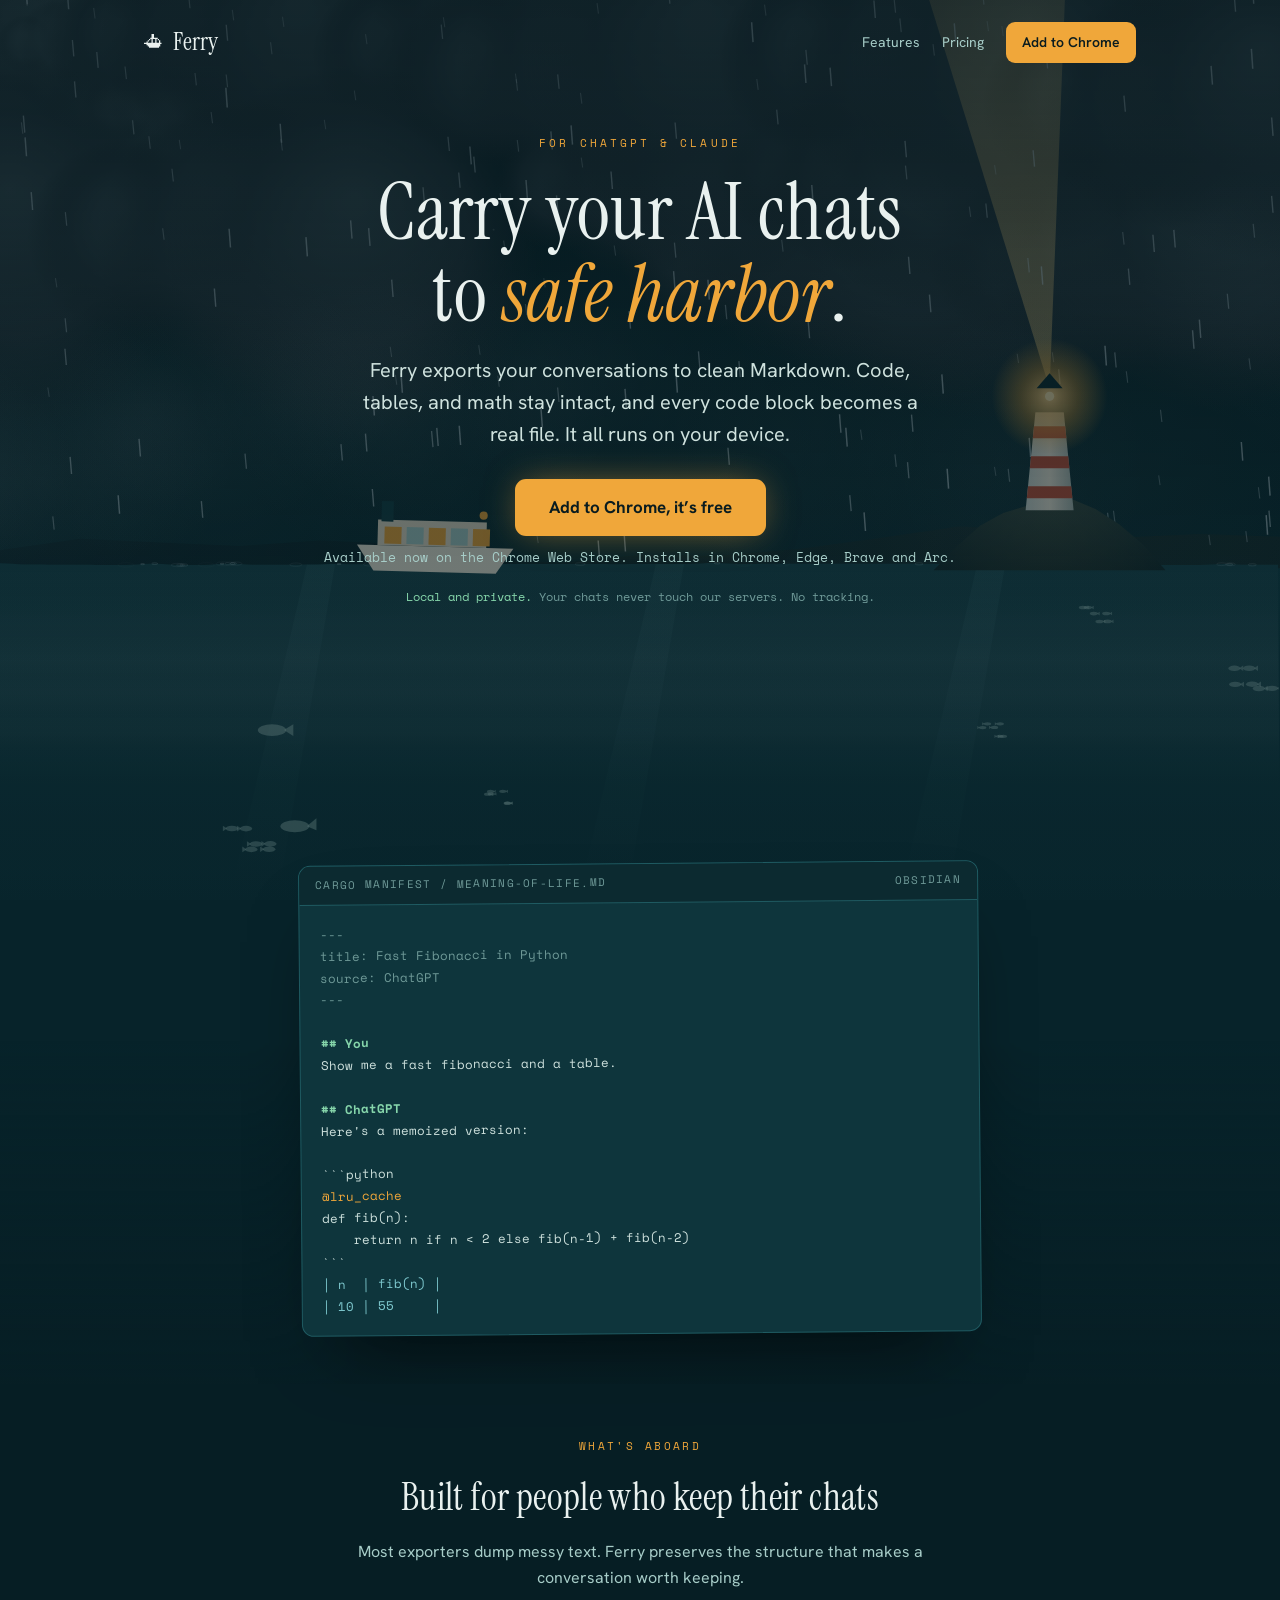
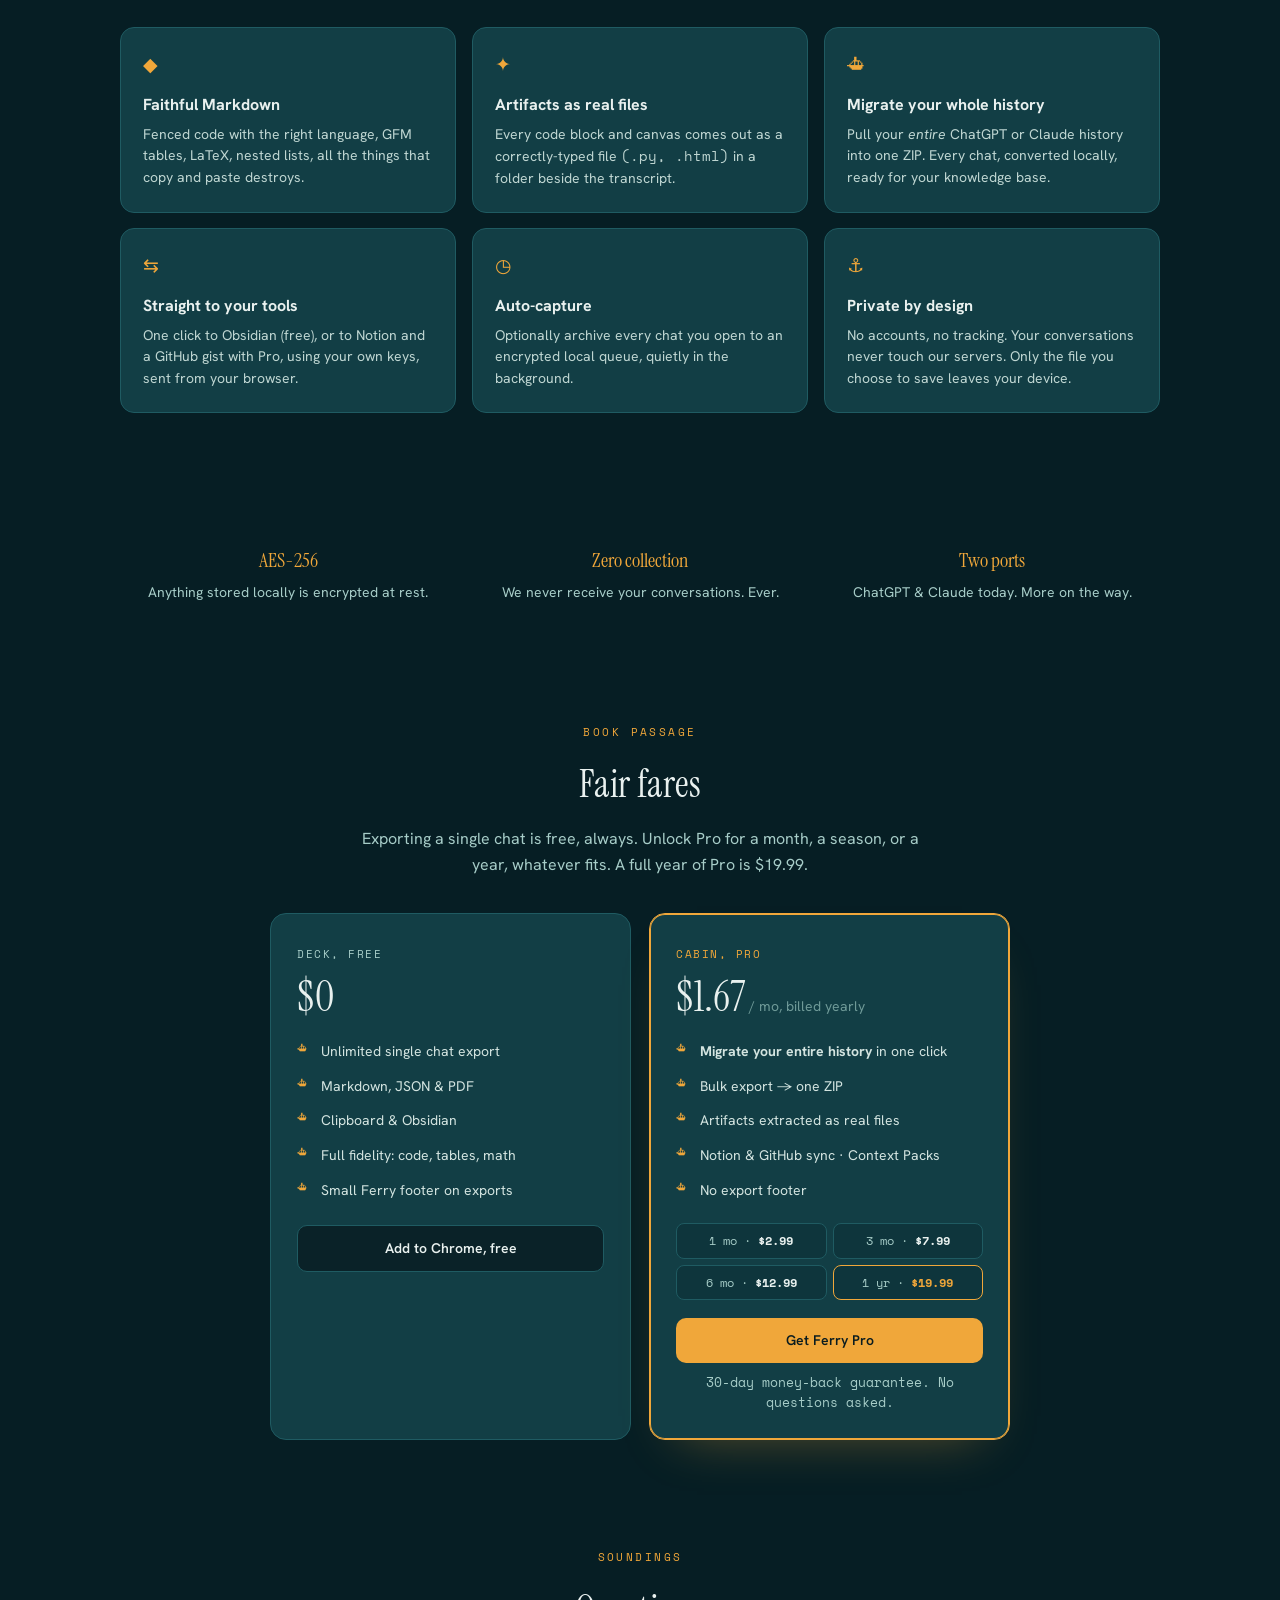
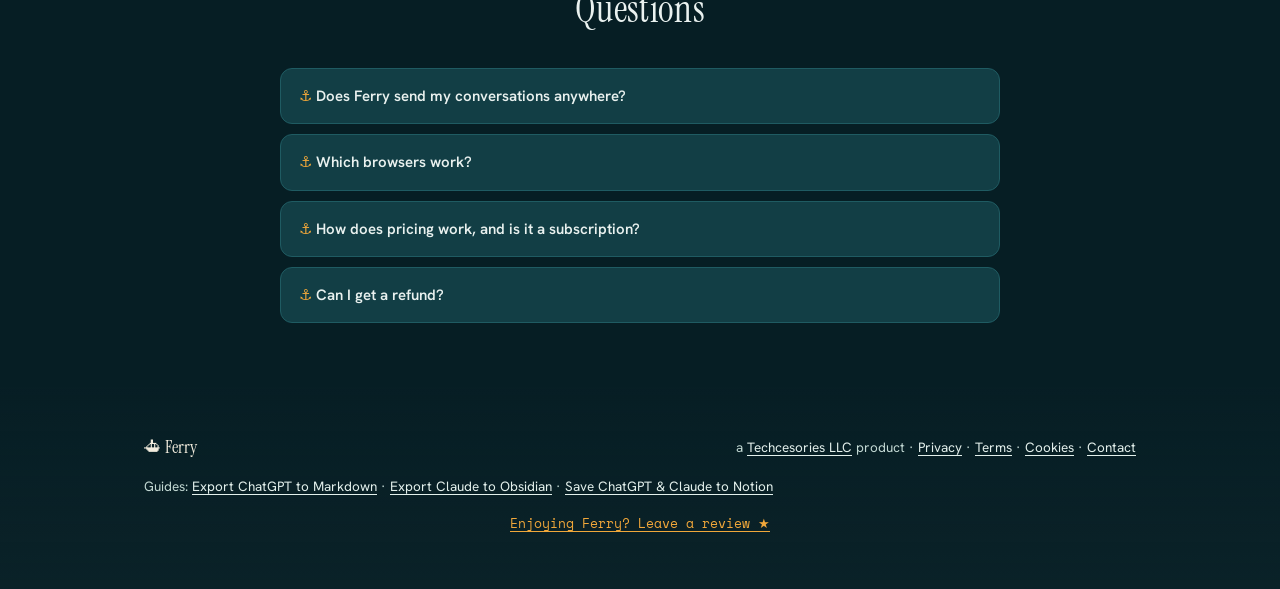
==== index.html @ b4bf06af "SEO fixes: trailing-slash URLs, real 404, link guides, copy accuracy - Canonicals, sitemap, internal" ====
<!doctype html>
<html lang="en">
<head>
<meta charset="utf-8" />
<meta name="viewport" content="width=device-width, initial-scale=1" />
<title>Ferry: Export ChatGPT & Claude to Markdown & Obsidian</title>
<link rel="canonical" href="https://ferry.techcesories.com/" />
<meta name="theme-color" content="#07232a" />
<meta property="og:type" content="website" />
<meta property="og:site_name" content="Ferry" />
<meta property="og:title" content="Ferry: Export ChatGPT &amp; Claude to Markdown &amp; Obsidian" />
<meta property="og:description" content="Carry your AI chats into your knowledge base. Clean Markdown with code, tables and artifacts as real files. Local-first. ChatGPT + Claude." />
<meta property="og:url" content="https://ferry.techcesories.com/" />
<meta property="og:image" content="https://ferry.techcesories.com/og.png" />
<meta property="og:image:width" content="1200" />
<meta property="og:image:height" content="630" />
<meta property="og:locale" content="en_US" />
<meta name="twitter:card" content="summary_large_image" />
<meta name="twitter:title" content="Ferry: Export ChatGPT &amp; Claude to Markdown &amp; Obsidian" />
<meta name="twitter:description" content="Carry your AI chats into your knowledge base. Clean Markdown with code, tables and artifacts as real files. Local-first. ChatGPT + Claude." />
<meta name="twitter:image" content="https://ferry.techcesories.com/og.png" />
<script type="application/ld+json">{"@context":"https://schema.org","@type":"SoftwareApplication","name":"Ferry","applicationCategory":"BrowserApplication","operatingSystem":"Chrome, Edge, Brave, Arc; Windows, macOS, Linux","description":"Export and migrate ChatGPT and Claude conversations into clean, re-importable Markdown and into Obsidian, Notion, and GitHub. Runs locally in your browser; conversation content never touches Ferry's servers.","url":"https://ferry.techcesories.com/","image":"https://ferry.techcesories.com/og.png","offers":{"@type":"AggregateOffer","priceCurrency":"USD","lowPrice":"2.99","highPrice":"19.99","offerCount":"4","offers":[{"@type":"Offer","name":"Ferry Pro — 1 month","price":"2.99","priceCurrency":"USD"},{"@type":"Offer","name":"Ferry Pro — 3 months","price":"7.99","priceCurrency":"USD"},{"@type":"Offer","name":"Ferry Pro — 6 months","price":"12.99","priceCurrency":"USD"},{"@type":"Offer","name":"Ferry Pro — 1 year","price":"19.99","priceCurrency":"USD"}]},"publisher":{"@context":"https://schema.org","@type":"Organization","name":"Techcesories LLC","url":"https://ferry.techcesories.com/","email":"contactus@techcesories.com"}}</script>
<script type="application/ld+json">{"@context":"https://schema.org","@type":"Organization","name":"Techcesories LLC","url":"https://ferry.techcesories.com/","email":"contactus@techcesories.com"}</script>
<script type="application/ld+json">{"@context":"https://schema.org","@type":"WebSite","name":"Ferry","url":"https://ferry.techcesories.com/","publisher":{"@context":"https://schema.org","@type":"Organization","name":"Techcesories LLC","url":"https://ferry.techcesories.com/","email":"contactus@techcesories.com"}}</script>
<script type="application/ld+json">{"@context":"https://schema.org","@type":"FAQPage","mainEntity":[{"@type":"Question","name":"Does Ferry send my conversations anywhere?","acceptedAnswer":{"@type":"Answer","text":"No. Ferry runs in your browser and we never receive your conversations. For Pro, a minimal licensing service sees only an anonymous ID to check your access status with Stripe, never chat content. The only time a conversation leaves your device is when you send one to Obsidian, Notion or GitHub with your own credentials."}},{"@type":"Question","name":"Which browsers work?","acceptedAnswer":{"@type":"Answer","text":"Chrome, Edge, Brave, and Arc. It works on Windows, macOS, and Linux."}},{"@type":"Question","name":"How does pricing work, and is it a subscription?","acceptedAnswer":{"@type":"Answer","text":"Your choice. The 1, 3, and 6 month fares are prepaid, so they don't auto-renew. Access simply ends unless you buy again. The annual fare auto-renews at the lowest rate and you can cancel anytime. Either way, anything you've already exported is yours and stays on your device."}},{"@type":"Question","name":"Can I get a refund?","acceptedAnswer":{"@type":"Answer","text":"Yes, 30 days, no questions asked. See the Terms page."}}]}</script>
<meta name="description" content="Carry your AI chats into your knowledge base. Clean Markdown with code, tables and artifacts as real files. Local-first. ChatGPT + Claude." />
<link rel="preconnect" href="https://fonts.googleapis.com">
<link rel="preconnect" href="https://fonts.gstatic.com" crossorigin>
<link href="https://fonts.googleapis.com/css2?family=Instrument+Serif:ital@0;1&family=Hanken+Grotesk:wght@400;500;600;700&family=Space+Mono:wght@400;700&display=swap" rel="stylesheet">
<style>
  :root{
    --abyss:#07232a;--hull:#123e45;--hull-2:#0e353c;
    --chart:#1f5b62;--foam:#a7cdc8;--foam-dim:#6f9a98;
    --beacon:#f0a73a;--ink:#0a1c1f;--ok:#86d6ab;
    --disp:"Instrument Serif",Georgia,serif;
    --body:"Hanken Grotesk",system-ui,-apple-system,sans-serif;
    --mono:"Space Mono",ui-monospace,Menlo,monospace;
  }
  *{box-sizing:border-box}
  html{scroll-behavior:smooth}
  body{margin:0;background:var(--abyss);color:#e9f1ef;font-family:var(--body);line-height:1.62;
    font-size:16px;-webkit-font-smoothing:antialiased}
  a{color:var(--beacon);text-decoration:none}
  .wrap{max-width:1040px;margin:0 auto;padding:0 24px}
  .mono{font-family:var(--mono)}

  /* nav */
  .nav{display:flex;align-items:center;justify-content:space-between;padding:22px 0;position:relative;z-index:5}
  .brand{display:flex;align-items:center;gap:9px;font-family:var(--disp);font-size:25px;letter-spacing:.01em}
  .brand .b-mark{font-size:20px;filter:saturate(.9)}
  .nav .links{display:flex;gap:22px;align-items:center}
  .nav .links a{color:var(--foam);font-size:14px}
  .nav .links a.btn{color:var(--ink);background:var(--beacon);padding:9px 16px;border-radius:9px;font-weight:600}

  /* hero */
  .hero{position:relative;overflow:hidden;min-height:clamp(760px,95vh,900px)}
  .seascape{position:fixed;inset:0;width:100vw;height:100vh;z-index:0;pointer-events:none}
  #seaDim{position:fixed;inset:0;z-index:0;pointer-events:none;background:linear-gradient(180deg,rgba(6,24,30,.72) 0%,rgba(6,24,30,.56) 55%,rgba(6,24,30,.52) 100%)}
  /* cursor light: follows the pointer and brightens cards + text */
  #cursorLight{position:fixed;inset:0;z-index:60;pointer-events:none;opacity:0;transition:opacity .35s ease;
    mix-blend-mode:screen;
    background:radial-gradient(circle 100px at var(--mx,-200px) var(--my,-200px),
      rgba(245,228,180,.22),rgba(240,210,150,.08) 45%,rgba(240,210,150,0) 72%)}
  /* lightning flash: brief page-wide brighten from the engine */
  #stormFlash{position:fixed;inset:0;z-index:61;pointer-events:none;opacity:0;
    mix-blend-mode:screen;background:rgba(150,185,210,.85)}
  .hero-inner{position:relative;z-index:2;padding:50px 0 200px;text-align:center}
  .eyebrow{font-family:var(--mono);text-transform:uppercase;letter-spacing:.28em;font-size:11px;
    color:var(--beacon);margin:0 0 20px}
  h1{font-family:var(--disp);font-weight:400;font-size:clamp(40px,7.4vw,80px);line-height:1.02;
    letter-spacing:.005em;margin:0 0 18px}
  h1 .i{font-style:italic;color:var(--beacon)}
  .sub{font-size:clamp(16px,2.3vw,20px);color:#cfe2de;max-width:560px;margin:0 auto 28px}
  .cta-row{display:flex;gap:12px;justify-content:center;flex-wrap:wrap}
  .cta-alt{display:flex;gap:10px;justify-content:center;flex-wrap:wrap;margin-top:10px}
  .cta-row .btn-primary{font-size:17px;padding:15px 34px}
  .btn-primary{display:inline-flex;align-items:center;gap:9px;background:var(--beacon);color:var(--ink);
    font-weight:700;font-size:15px;padding:13px 22px;border-radius:11px;
    box-shadow:0 0 36px -8px rgba(240,167,58,.6);transition:transform .08s,box-shadow .3s}
  .btn-primary:hover{box-shadow:0 0 46px -6px rgba(240,167,58,.75)}
  .btn-primary:active{transform:translateY(1px)}
  .btn-ghost{display:inline-flex;align-items:center;gap:8px;color:#e9f1ef;border:1px solid var(--chart);
    padding:13px 20px;border-radius:11px;font-weight:600;font-size:15px;background:rgba(10,32,38,.92)}
  .btn-ghost:hover{border-color:var(--beacon)}
  .notify{display:flex;gap:10px;flex-wrap:wrap;justify-content:center;width:100%;max-width:520px;margin:0 auto}
  .notify input{flex:1;min-width:220px;padding:14px 18px;border-radius:12px;border:1px solid var(--chart);background:rgba(7,28,34,.85);color:#eaf2f0;font-size:15px;font-family:var(--ui)}
  .notify input:focus{outline:none;border-color:var(--beacon)}
  .coming{margin-top:12px;text-align:center;font-family:var(--mono);font-size:12.5px;color:var(--foam)}
  .coming a{color:var(--beacon)}
  .guarantee{margin:10px 0 0;text-align:center;font-size:12.5px;color:var(--foam);font-family:var(--mono)}
  .hero-foot{margin-top:18px;font-family:var(--mono);font-size:12px;color:var(--foam-dim)}
  .hero-foot b{color:var(--ok);font-weight:400}

  /* manifest demo */
  .manifest-band{padding:8px 0 50px;position:relative;z-index:1;background:linear-gradient(180deg,rgba(7,28,34,0) 0%,rgba(7,28,34,0) 35%,rgba(7,28,34,.66) 100%)}
  .manifest{max-width:680px;margin:0 auto;background:var(--hull-2);color:#cfe2de;border-radius:12px;
    box-shadow:0 40px 80px -36px rgba(0,0,0,.7);overflow:hidden;transform:rotate(-.5deg);border:1px solid var(--chart)}
  .manifest .head{display:flex;justify-content:space-between;align-items:center;padding:10px 16px;
    background:#0c2a30;border-bottom:1px solid var(--chart);font-family:var(--mono);font-size:11px;
    text-transform:uppercase;letter-spacing:.12em;color:var(--foam-dim)}
  .manifest .body{padding:18px 20px;font-family:var(--mono);font-size:12.5px;line-height:1.75;white-space:pre-wrap}
  .manifest .fm{color:#6f9a98}.manifest .h{color:var(--ok);font-weight:700}
  .manifest .kw{color:var(--beacon)}.manifest .st{color:#7fcad0}


  /* sections: one consistent translucent tint, no blur */
  section{position:relative;z-index:1}
  .band,.band-2{background:rgba(7,28,34,.66)}
  .sec-pad{padding:54px 0}
  .kicker{font-family:var(--mono);font-size:11px;letter-spacing:.22em;text-transform:uppercase;
    color:var(--beacon);text-align:center;margin:0 0 12px}
  h2{font-family:var(--disp);font-weight:400;font-size:clamp(26px,4vw,38px);text-align:center;margin:0 0 10px;letter-spacing:.01em}
  .lede{text-align:center;color:var(--foam);max-width:580px;margin:0 auto 36px}

  .grid{display:grid;grid-template-columns:repeat(3,1fr);gap:16px}
  .card{background:var(--hull);border:1px solid var(--chart);border-radius:14px;padding:22px;transition:border-color .15s,box-shadow .15s}
  .card:hover{border-color:var(--beacon);box-shadow:0 12px 32px -14px rgba(240,167,58,.3)}
  .card .ic{font-size:19px;color:var(--beacon)}
  .card h3{font-family:var(--body);font-weight:700;margin:11px 0 6px;font-size:16px}
  .card p{margin:0;color:#bfd6d2;font-size:14px;line-height:1.55}
  .card .ic-m{font-family:var(--mono)}

  /* pricing as berths/tickets */
  .berths{display:grid;grid-template-columns:1fr 1fr;gap:18px;max-width:740px;margin:0 auto}
  .berth{background:var(--hull);border:1px solid var(--chart);border-radius:16px;padding:26px;position:relative}
  .berth.pro{border-color:var(--beacon);box-shadow:0 0 0 1px var(--beacon) inset, 0 24px 50px -30px rgba(240,167,58,.4)}
  .berth .tag{font-family:var(--mono);text-transform:uppercase;letter-spacing:.14em;font-size:11px;color:var(--foam)}
  .berth.pro .tag{color:var(--beacon)}
  .amt{font-family:var(--disp);font-size:42px;line-height:1;margin:10px 0 2px}
  .amt small{font-family:var(--body);font-size:14px;color:var(--foam-dim)}
  .berth ul{list-style:none;margin:16px 0 0;padding:0}
  .berth li{padding:6px 0 6px 24px;position:relative;font-size:14px;color:#d3e4e0}
  .berth li::before{content:"⛴";position:absolute;left:0;color:var(--beacon);font-size:11px}
  .berth .alt{margin-top:14px;font-family:var(--mono);font-size:12px;color:var(--foam-dim)}
  .berth .pick{display:block;text-align:center;margin-top:18px;padding:11px;border-radius:10px;font-weight:600;font-size:14px}
  .berth.free .pick{border:1px solid var(--chart);color:#e9f1ef;background:rgba(10,32,38,.92)}
  .berth.pro .pick{background:var(--beacon);color:var(--ink)}
  .fare-grid{display:grid;grid-template-columns:1fr 1fr;gap:6px;margin-top:16px;font-family:var(--mono);font-size:12px;color:var(--foam)}
  .fare-grid span{background:var(--hull-2,#0e353c);border:1px solid var(--chart);border-radius:8px;padding:7px 9px;text-align:center}
  .fare-grid b{color:#eaf2f0}
  .fare-grid .hl{border-color:var(--beacon)}
  .fare-grid .hl b{color:var(--beacon)}

  /* trust */
  .trust .grid{grid-template-columns:repeat(3,1fr)}
  .trust .card{background:transparent;border:0;text-align:center;padding:12px}
  .trust .card:hover{transform:none}
  /* all cards drift gently and rest at a slight, varied tilt */
  @keyframes floaty{0%,100%{transform:translateY(0) rotate(var(--tilt,0deg))}50%{transform:translateY(-6px) rotate(var(--tilt,0deg))}}
  .card,.berth{--tilt:0deg;animation:floaty 6.4s ease-in-out infinite;will-change:transform}
  .card:nth-child(1),.berth:nth-child(1){--tilt:-1.4deg}
  .card:nth-child(2),.berth:nth-child(2){--tilt:1.1deg;animation-delay:-2.1s;animation-duration:7s}
  .card:nth-child(3){--tilt:-0.7deg;animation-delay:-3.4s;animation-duration:6s}
  .card:nth-child(4){--tilt:1.6deg;animation-delay:-1.2s;animation-duration:7.4s}
  .card:nth-child(5){--tilt:-1.1deg;animation-delay:-2.7s;animation-duration:6.6s}
  .card:nth-child(6){--tilt:0.9deg;animation-delay:-1.8s;animation-duration:6.9s}
  @media(prefers-reduced-motion:reduce){.card,.berth{animation:none;transform:rotate(var(--tilt,0deg))}}
  .trust h3{color:var(--beacon);font-family:var(--disp);font-weight:400;font-size:20px}

  /* faq */
  details{background:var(--hull);border:1px solid var(--chart);border-radius:12px;padding:15px 18px;margin-bottom:10px}
  summary{cursor:pointer;font-weight:600;font-size:15px;list-style:none}
  summary::-webkit-details-marker{display:none}
  summary::before{content:"⚓ ";color:var(--beacon)}
  details p{color:#bfd6d2;font-size:14px;margin:10px 0 0}

  footer{position:relative;z-index:1;padding:46px 0 54px;color:#c2d8d3;font-size:13.5px}
  footer.band{background:linear-gradient(180deg,rgba(7,28,34,.66) 0%,rgba(11,34,40,.92) 100%)}
  footer a{color:#e3f0ec;text-decoration:underline;text-underline-offset:3px}
  footer .row{display:flex;justify-content:space-between;flex-wrap:wrap;gap:10px;align-items:center}
  footer .brand{font-size:18px;color:#f2ecdd;text-decoration:none}

  @media(max-width:720px){.grid,.berths,.trust .grid{grid-template-columns:1fr}.hero{min-height:560px}}
  /* ---------- mobile / touch ---------- */
  html,body{overflow-x:hidden;max-width:100%}
  @media (pointer:coarse){#cursorLight,#stormFlash{display:none!important}}
  @media (max-width:640px){
    .nav{font-size:13px;gap:10px;flex-wrap:wrap}
    .hero{min-height:auto}
    .hero-inner{padding:30px 0 70px}
    h1{font-size:clamp(40px,13vw,62px);line-height:1.05}
    .sub{font-size:15px;line-height:1.55}
    .cta-row .btn-primary{width:100%;max-width:330px;font-size:15px;padding:14px 20px}
    .cta-alt{flex-direction:column;align-items:center;gap:8px}
    .cta-alt .btn-ghost{width:100%;max-width:330px;text-align:center}
    h2{font-size:30px}
    .sec-pad{padding:46px 0}
    .grid,.berths,.trust .grid{grid-template-columns:1fr;gap:14px}
    .manifest{max-width:100%;transform:none}
    .fare-grid{grid-template-columns:1fr 1fr}
    /* gentler, slower card drift on small screens */
    .card,.berth{animation-duration:9s}
  }
</style>
</head>
<body>
  <canvas class="seascape" id="seaCanvas" aria-hidden="true"></canvas>
  <div id="seaDim" aria-hidden="true"></div>
  <div id="cursorLight" aria-hidden="true"></div>
  <div id="stormFlash" aria-hidden="true"></div>

<section class="hero">

  <div class="wrap">
    <nav class="nav">
      <span class="brand"><span class="b-mark">⛴</span> Ferry</span>
      <span class="links">
        <a href="#features">Features</a>
        <a href="#pricing">Pricing</a>
        <a class="btn" href="https://chromewebstore.google.com/detail/jccpfaknkdpnekdhgchkildnmphgmgao" data-goatcounter-click="cta-nav" target="_blank" rel="noopener">Add to Chrome</a>
      </span>
    </nav>

    <div class="hero-inner">
      <p class="eyebrow">For ChatGPT &amp; Claude</p>
      <h1>Carry your AI chats<br>to <span class="i">safe harbor</span>.</h1>
      <p class="sub">Ferry exports your conversations to clean Markdown. Code, tables, and math stay intact, and every code block becomes a real file. It all runs on your device.</p>
      <div class="cta-row" id="get">
        <a class="btn-primary" href="https://chromewebstore.google.com/detail/jccpfaknkdpnekdhgchkildnmphgmgao" data-goatcounter-click="cta-install" target="_blank" rel="noopener">Add to Chrome, it’s free</a>
      </div>
      <p class="coming">Available now on the Chrome Web Store. Installs in Chrome, Edge, Brave and Arc.</p>
      <p class="hero-foot"><b>Local and private.</b> Your chats never touch our servers. No tracking.</p>
    </div>
  </div>
</section>

<div class="manifest-band">
  <div class="wrap">
    <div class="manifest" role="img" aria-label="Example of an exported Markdown file">
      <div class="head"><span>cargo manifest / meaning-of-life.md</span><span>Obsidian</span></div>
      <div class="body"><span class="fm">---
title: Fast Fibonacci in Python
source: ChatGPT
---</span>

<span class="h">## You</span>
Show me a fast fibonacci and a table.

<span class="h">## ChatGPT</span>
Here's a memoized version:

```python
<span class="kw">@lru_cache</span>
def fib(n):
    return n if n &lt; 2 else fib(n-1) + fib(n-2)
```
<span class="st">│ n  │ fib(n) │
│ 10 │ 55     │</span></div>
    </div>
  </div>
</div>


<section class="band" id="features">
  <div class="wrap sec-pad">
    <p class="kicker">What's aboard</p>
    <h2>Built for people who keep their chats</h2>
    <p class="lede">Most exporters dump messy text. Ferry preserves the structure that makes a conversation worth keeping.</p>
    <div class="grid">
      <div class="card"><div class="ic">◆</div><h3>Faithful Markdown</h3><p>Fenced code with the right language, GFM tables, LaTeX, nested lists, all the things that copy and paste destroys.</p></div>
      <div class="card"><div class="ic">✦</div><h3>Artifacts as real files</h3><p>Every code block and canvas comes out as a correctly-typed file <span class="ic-m">(.py, .html)</span> in a folder beside the transcript.</p></div>
      <div class="card"><div class="ic">⛴</div><h3>Migrate your whole history</h3><p>Pull your <em>entire</em> ChatGPT or Claude history into one ZIP. Every chat, converted locally, ready for your knowledge base.</p></div>
      <div class="card"><div class="ic">⇆</div><h3>Straight to your tools</h3><p>One click to Obsidian (free), or to Notion and a GitHub gist with Pro, using your own keys, sent from your browser.</p></div>
      <div class="card"><div class="ic">◷</div><h3>Auto-capture</h3><p>Optionally archive every chat you open to an encrypted local queue, quietly in the background.</p></div>
      <div class="card"><div class="ic">⚓</div><h3>Private by design</h3><p>No accounts, no tracking. Your conversations never touch our servers. Only the file you choose to save leaves your device.</p></div>
    </div>
  </div>
</section>

<section class="band-2 trust">
  <div class="wrap sec-pad">
    <div class="grid">
      <div class="card"><h3>AES-256</h3><p style="color:var(--foam)">Anything stored locally is encrypted at rest.</p></div>
      <div class="card"><h3>Zero collection</h3><p style="color:var(--foam)">We never receive your conversations. Ever.</p></div>
      <div class="card"><h3>Two ports</h3><p style="color:var(--foam)">ChatGPT &amp; Claude today. More on the way.</p></div>
    </div>
  </div>
</section>

<section class="band" id="pricing">
  <div class="wrap sec-pad">
    <p class="kicker">Book passage</p>
    <h2>Fair fares</h2>
    <p class="lede">Exporting a single chat is free, always. Unlock Pro for a month, a season, or a year, whatever fits. A full year of Pro is $19.99.</p>
    <div class="berths">
      <div class="berth free">
        <span class="tag">Deck, Free</span>
        <div class="amt">$0</div>
        <ul>
          <li>Unlimited single chat export</li>
          <li>Markdown, JSON &amp; PDF</li>
          <li>Clipboard &amp; Obsidian</li>
          <li>Full fidelity: code, tables, math</li>
          <li>Small Ferry footer on exports</li>
        </ul>
        <a class="pick" href="https://chromewebstore.google.com/detail/jccpfaknkdpnekdhgchkildnmphgmgao" data-goatcounter-click="cta-free" target="_blank" rel="noopener">Add to Chrome, free</a>
      </div>
      <div class="berth pro">
        <span class="tag">Cabin, Pro</span>
        <div class="amt">$1.67<small> / mo, billed yearly</small></div>
        <ul>
          <li><b>Migrate your entire history</b> in one click</li>
          <li>Bulk export → one ZIP</li>
          <li>Artifacts extracted as real files</li>
          <li>Notion &amp; GitHub sync · Context Packs</li>
          <li>No export footer</li>
        </ul>
        <div class="fare-grid">
          <span>1 mo · <b>$2.99</b></span>
          <span>3 mo · <b>$7.99</b></span>
          <span>6 mo · <b>$12.99</b></span>
          <span class="hl">1 yr · <b>$19.99</b></span>
        </div>
        <a class="pick" href="https://chromewebstore.google.com/detail/jccpfaknkdpnekdhgchkildnmphgmgao" data-goatcounter-click="cta-pro" target="_blank" rel="noopener">Get Ferry Pro</a>
        <p class="guarantee">30-day money-back guarantee. No questions asked.</p>
      </div>
    </div>
  </div>
</section>

<section class="band-2">
  <div class="wrap sec-pad">
    <p class="kicker">Soundings</p>
    <h2>Questions</h2>
    <div style="max-width:720px;margin:28px auto 0">
      <details><summary>Does Ferry send my conversations anywhere?</summary><p>No. Ferry runs in your browser and we never receive your conversations. For Pro, a minimal licensing service sees only an anonymous ID to check your access status with Stripe, never chat content. The only time a conversation leaves your device is when <em>you</em> send one to Obsidian, Notion or GitHub with your own credentials.</p></details>
      <details><summary>Which browsers work?</summary><p>Chrome, Edge, Brave, and Arc. It works on Windows, macOS, and Linux.</p></details>
      <details><summary>How does pricing work, and is it a subscription?</summary><p>Your choice. The 1, 3, and 6 month fares are <b>prepaid</b>, so they don't auto-renew. Access simply ends unless you buy again. The annual fare auto-renews at the lowest rate and you can cancel anytime. Either way, anything you've already exported is yours and stays on your device.</p></details>
      <details><summary>Can I get a refund?</summary><p>Yes, 30 days, no questions asked. See <a href="/terms/">Terms</a>.</p></details>
    </div>
  </div>
</section>

<footer class="band">
  <div class="wrap">
    <div class="row">
      <span class="brand">⛴ Ferry</span>
      <span>a <a href="https://techcesories.com">Techcesories LLC</a> product · <a href="/privacy/">Privacy</a> · <a href="/terms/">Terms</a> · <a href="/cookies/">Cookies</a> · <a href="mailto:contactus@techcesories.com">Contact</a></span>
    </div>
    <p style="margin:14px 0 0">Guides: <a href="/export-chatgpt-to-markdown/">Export ChatGPT to Markdown</a> · <a href="/export-claude-to-obsidian/">Export Claude to Obsidian</a> · <a href="/chatgpt-claude-to-notion/">Save ChatGPT &amp; Claude to Notion</a></p>
  </div>
<p style="text-align:center;margin:16px 0 0;font-family:var(--mono);font-size:12.5px"><a href="https://chromewebstore.google.com/detail/jccpfaknkdpnekdhgchkildnmphgmgao/reviews" target="_blank" rel="noopener" data-goatcounter-click="cta-review" style="color:var(--beacon)">Enjoying Ferry? Leave a review ★</a></p>
</footer>

<script src="/sea.js" defer></script>

<script data-goatcounter="https://techcesories.goatcounter.com/count" async src="//gc.zgo.at/count.js"></script>
</body>
</html>
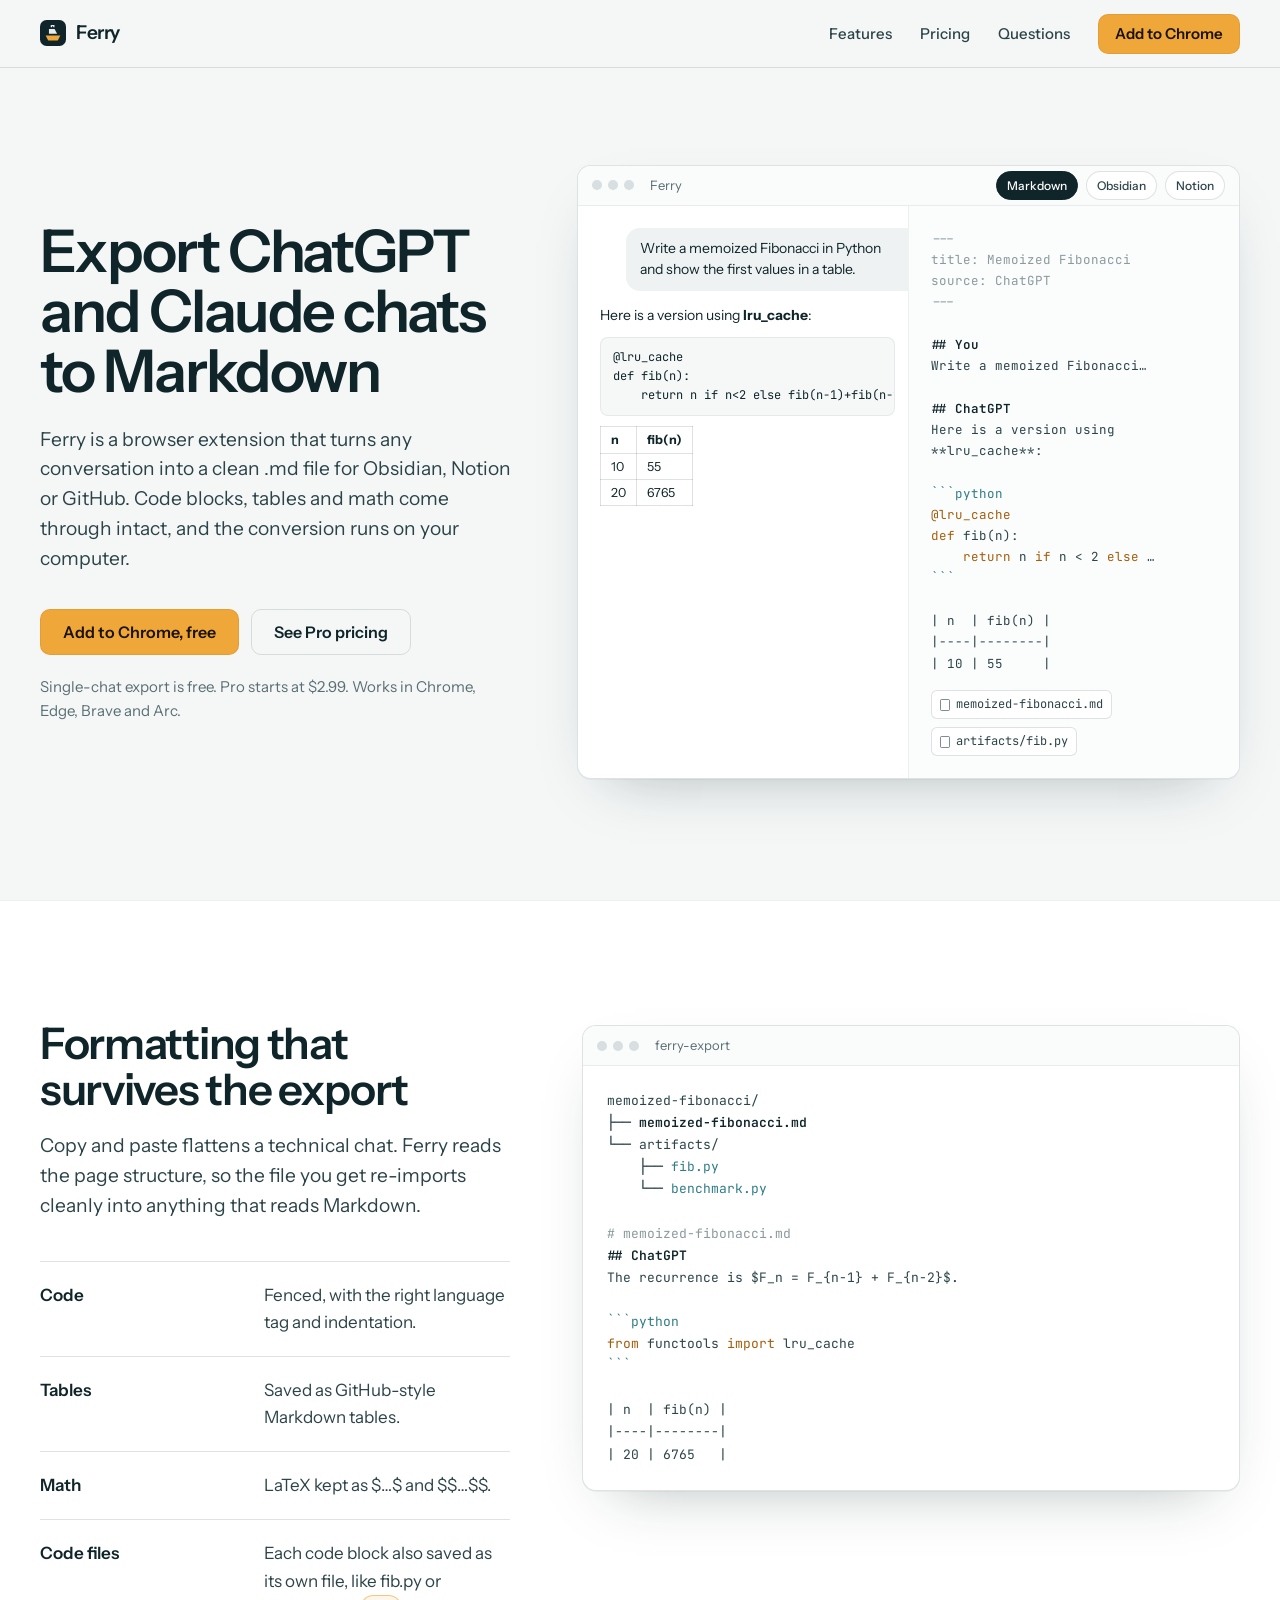
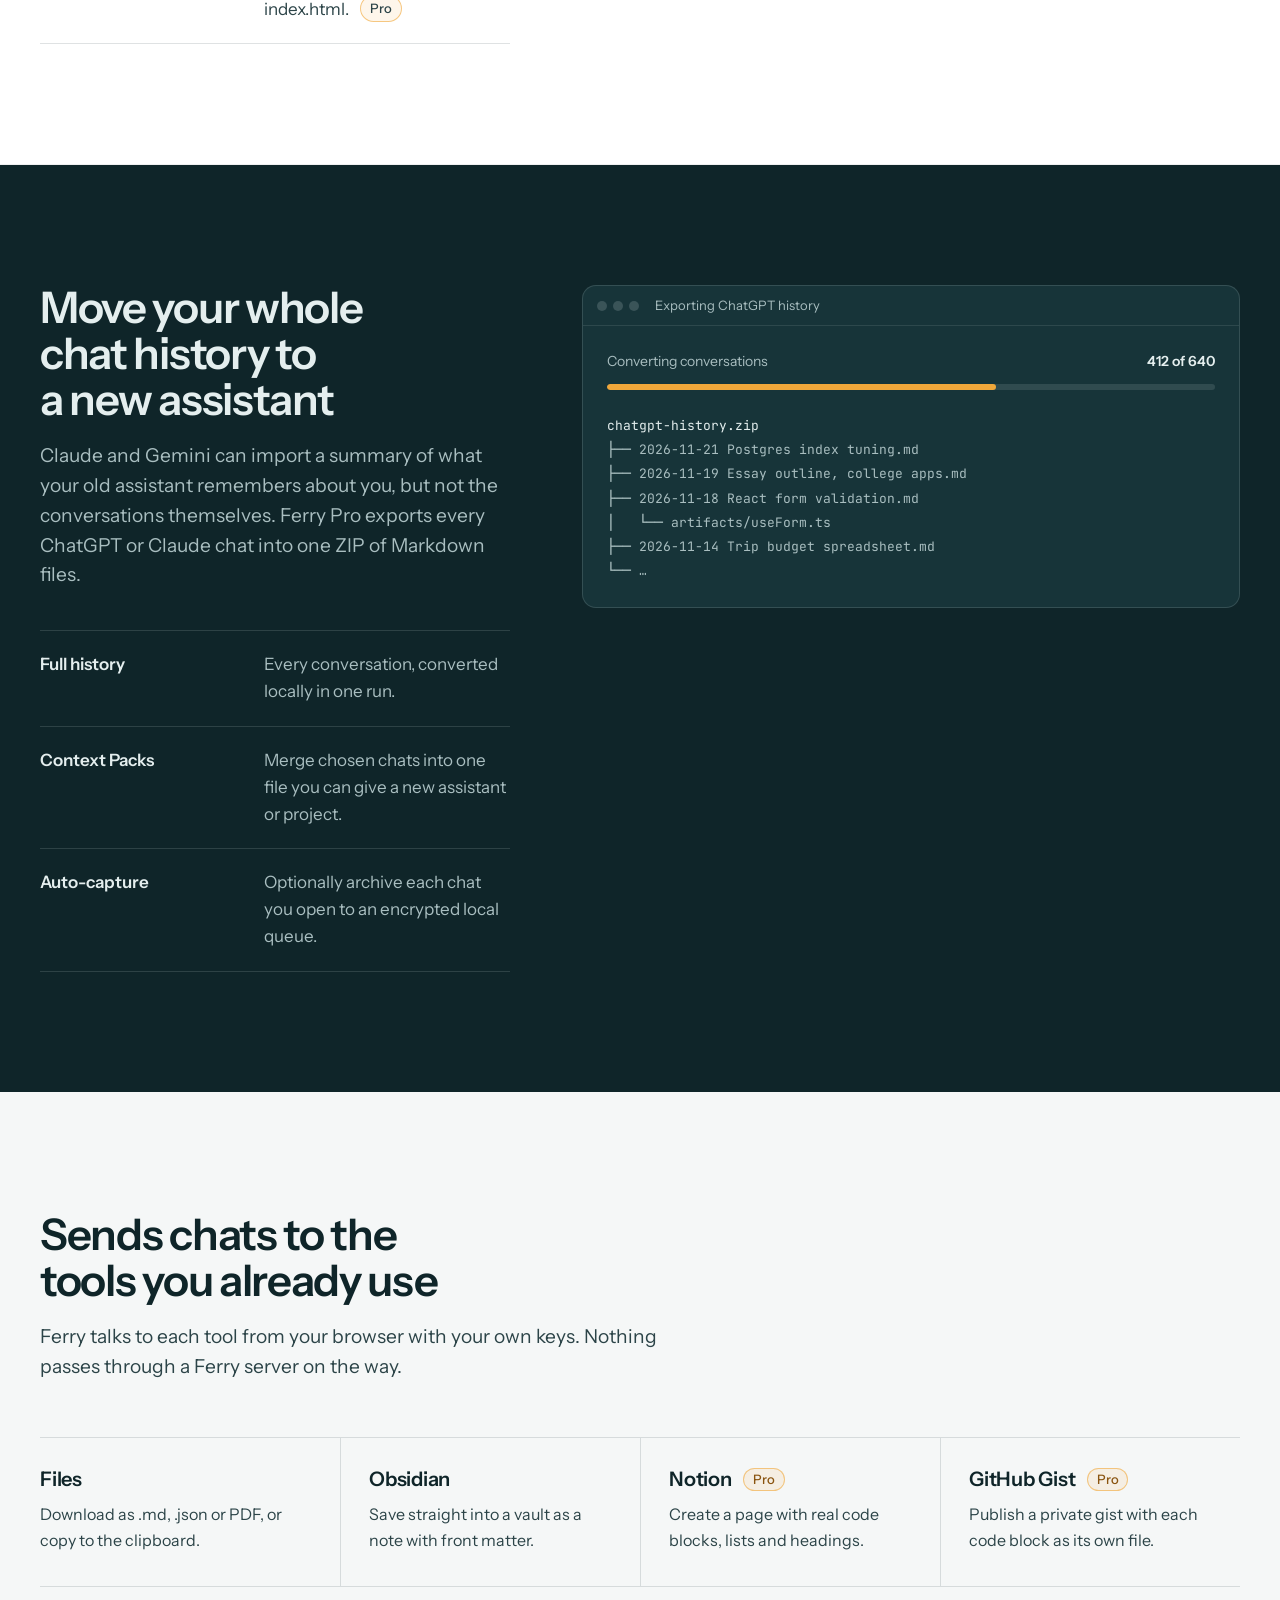
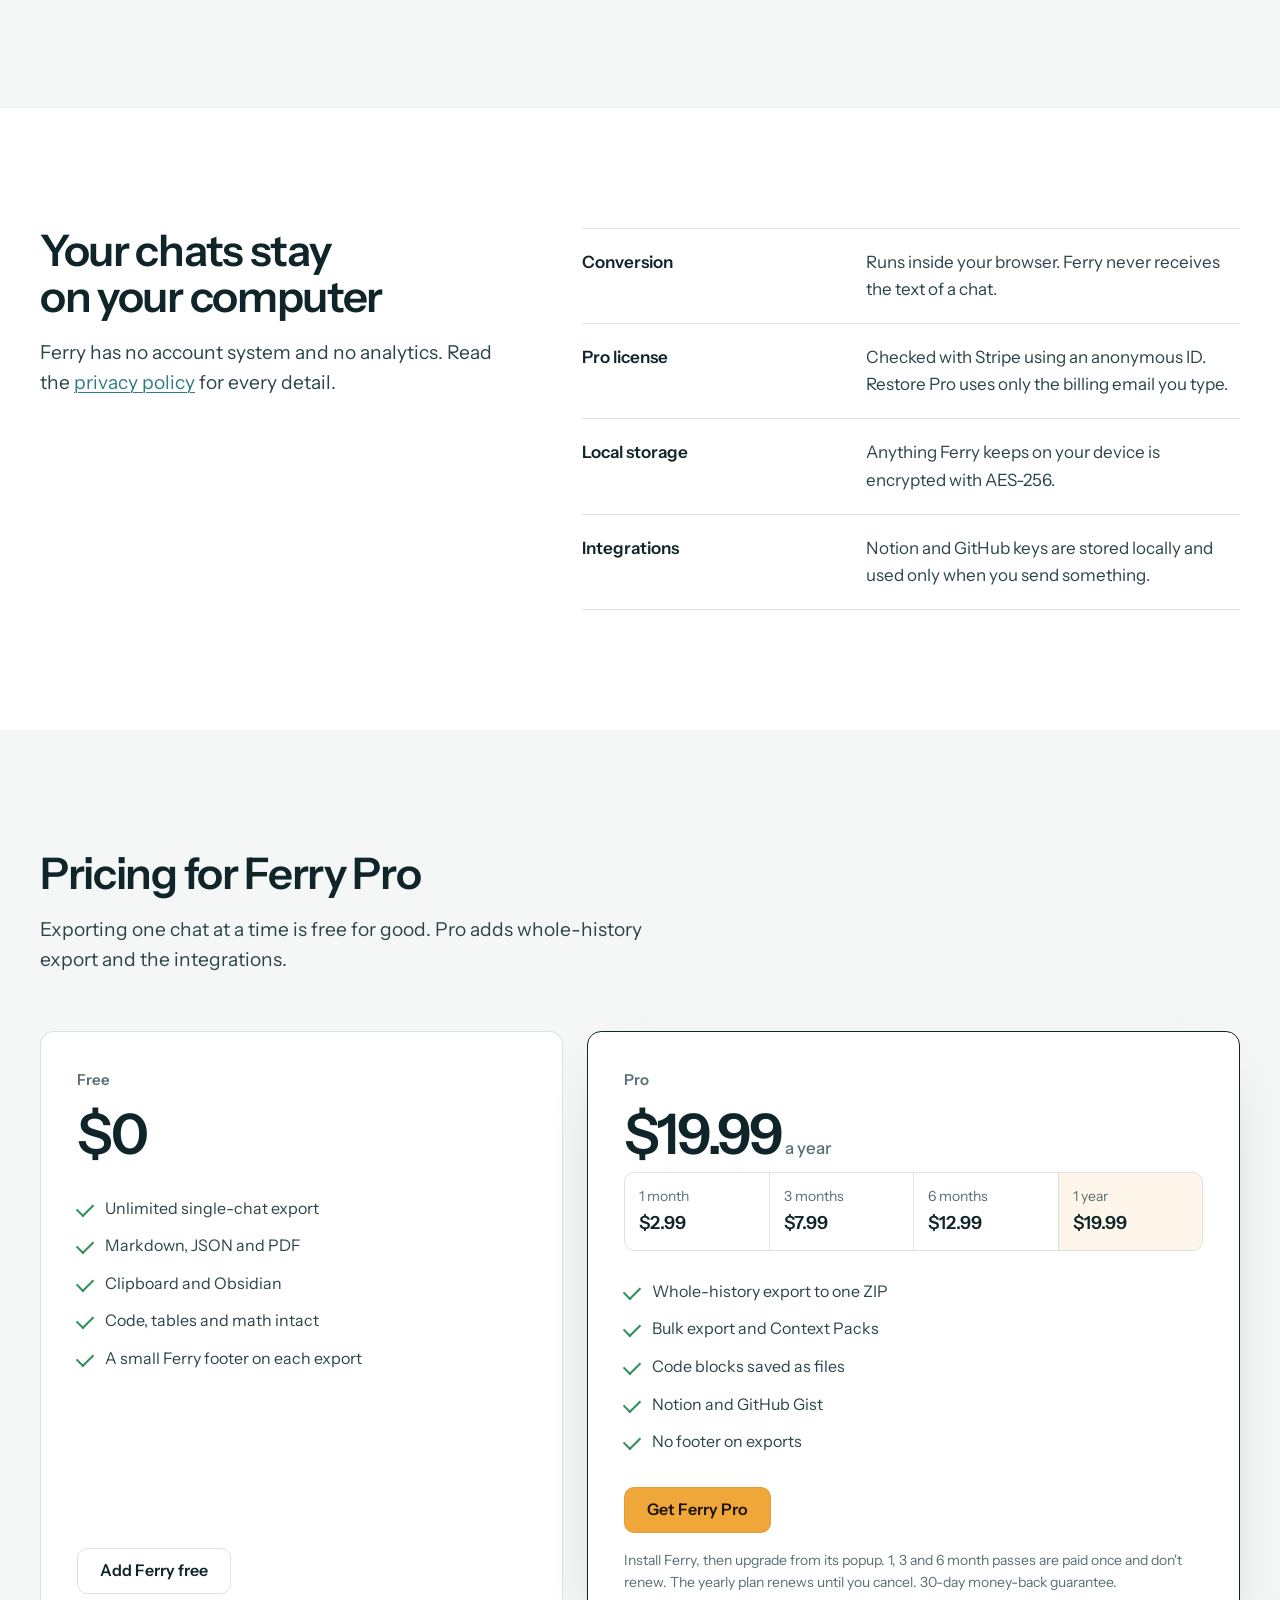
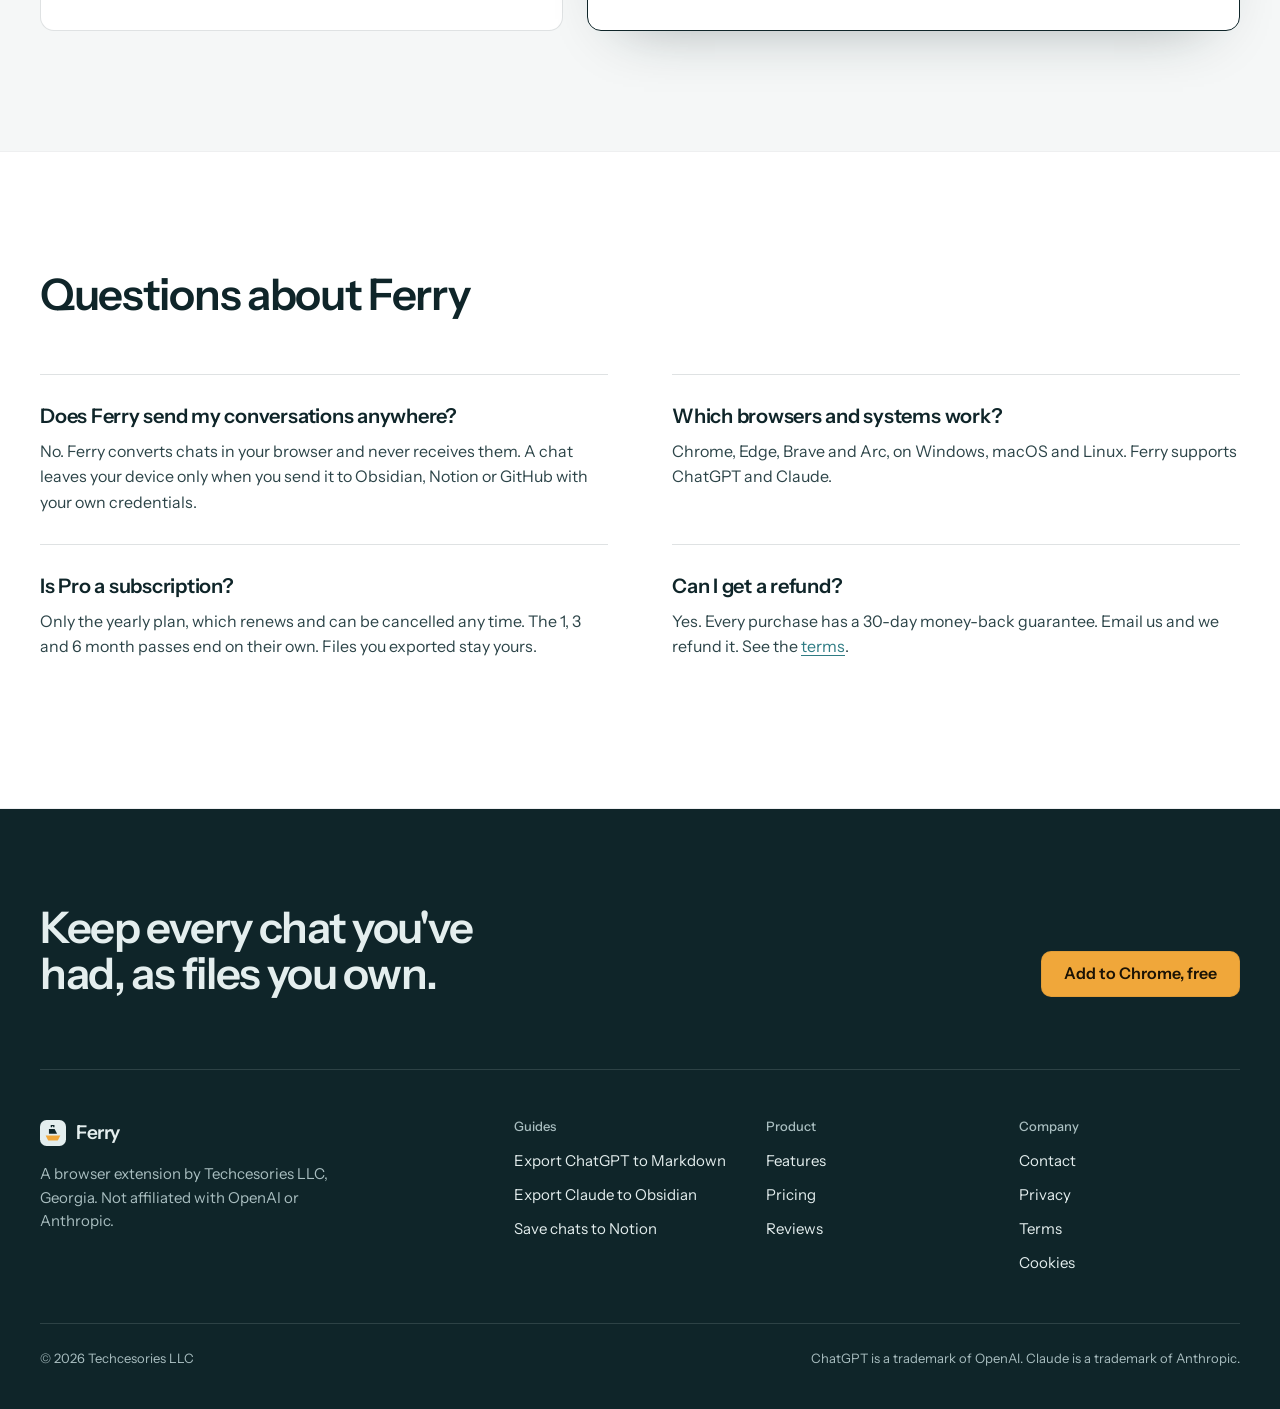
==== commit ad6b6635: "Redesign the Ferry site - New homepage: plain category headline, a product mock showing a chat   con" ====
--- a/index.html
+++ b/index.html
@@ -2,14 +2,16 @@
 <html lang="en">
 <head>
 <meta charset="utf-8" />
-<meta name="viewport" content="width=device-width, initial-scale=1" />
+<meta name="viewport" content="width=device-width, initial-scale=1, viewport-fit=cover" />
 <title>Ferry: Export ChatGPT & Claude to Markdown & Obsidian</title>
+<meta name="description" content="Ferry is a browser extension that exports ChatGPT and Claude chats to clean Markdown, Obsidian, Notion and GitHub. Code, tables and math stay intact. Runs locally." />
 <link rel="canonical" href="https://ferry.techcesories.com/" />
-<meta name="theme-color" content="#07232a" />
+<meta name="theme-color" content="#f5f7f7" />
+<link rel="icon" href="/favicon.svg" type="image/svg+xml" />
 <meta property="og:type" content="website" />
 <meta property="og:site_name" content="Ferry" />
 <meta property="og:title" content="Ferry: Export ChatGPT &amp; Claude to Markdown &amp; Obsidian" />
-<meta property="og:description" content="Carry your AI chats into your knowledge base. Clean Markdown with code, tables and artifacts as real files. Local-first. ChatGPT + Claude." />
+<meta property="og:description" content="Export ChatGPT and Claude chats to clean Markdown, Obsidian, Notion and GitHub. Code, tables and math stay intact. Runs locally." />
 <meta property="og:url" content="https://ferry.techcesories.com/" />
 <meta property="og:image" content="https://ferry.techcesories.com/og.png" />
 <meta property="og:image:width" content="1200" />
@@ -17,333 +19,368 @@
 <meta property="og:locale" content="en_US" />
 <meta name="twitter:card" content="summary_large_image" />
 <meta name="twitter:title" content="Ferry: Export ChatGPT &amp; Claude to Markdown &amp; Obsidian" />
-<meta name="twitter:description" content="Carry your AI chats into your knowledge base. Clean Markdown with code, tables and artifacts as real files. Local-first. ChatGPT + Claude." />
+<meta name="twitter:description" content="Export ChatGPT and Claude chats to clean Markdown, Obsidian, Notion and GitHub. Code, tables and math stay intact. Runs locally." />
 <meta name="twitter:image" content="https://ferry.techcesories.com/og.png" />
-<script type="application/ld+json">{"@context":"https://schema.org","@type":"SoftwareApplication","name":"Ferry","applicationCategory":"BrowserApplication","operatingSystem":"Chrome, Edge, Brave, Arc; Windows, macOS, Linux","description":"Export and migrate ChatGPT and Claude conversations into clean, re-importable Markdown and into Obsidian, Notion, and GitHub. Runs locally in your browser; conversation content never touches Ferry's servers.","url":"https://ferry.techcesories.com/","image":"https://ferry.techcesories.com/og.png","offers":{"@type":"AggregateOffer","priceCurrency":"USD","lowPrice":"2.99","highPrice":"19.99","offerCount":"4","offers":[{"@type":"Offer","name":"Ferry Pro — 1 month","price":"2.99","priceCurrency":"USD"},{"@type":"Offer","name":"Ferry Pro — 3 months","price":"7.99","priceCurrency":"USD"},{"@type":"Offer","name":"Ferry Pro — 6 months","price":"12.99","priceCurrency":"USD"},{"@type":"Offer","name":"Ferry Pro — 1 year","price":"19.99","priceCurrency":"USD"}]},"publisher":{"@context":"https://schema.org","@type":"Organization","name":"Techcesories LLC","url":"https://ferry.techcesories.com/","email":"contactus@techcesories.com"}}</script>
-<script type="application/ld+json">{"@context":"https://schema.org","@type":"Organization","name":"Techcesories LLC","url":"https://ferry.techcesories.com/","email":"contactus@techcesories.com"}</script>
-<script type="application/ld+json">{"@context":"https://schema.org","@type":"WebSite","name":"Ferry","url":"https://ferry.techcesories.com/","publisher":{"@context":"https://schema.org","@type":"Organization","name":"Techcesories LLC","url":"https://ferry.techcesories.com/","email":"contactus@techcesories.com"}}</script>
-<script type="application/ld+json">{"@context":"https://schema.org","@type":"FAQPage","mainEntity":[{"@type":"Question","name":"Does Ferry send my conversations anywhere?","acceptedAnswer":{"@type":"Answer","text":"No. Ferry runs in your browser and we never receive your conversations. For Pro, a minimal licensing service sees only an anonymous ID to check your access status with Stripe, never chat content. The only time a conversation leaves your device is when you send one to Obsidian, Notion or GitHub with your own credentials."}},{"@type":"Question","name":"Which browsers work?","acceptedAnswer":{"@type":"Answer","text":"Chrome, Edge, Brave, and Arc. It works on Windows, macOS, and Linux."}},{"@type":"Question","name":"How does pricing work, and is it a subscription?","acceptedAnswer":{"@type":"Answer","text":"Your choice. The 1, 3, and 6 month fares are prepaid, so they don't auto-renew. Access simply ends unless you buy again. The annual fare auto-renews at the lowest rate and you can cancel anytime. Either way, anything you've already exported is yours and stays on your device."}},{"@type":"Question","name":"Can I get a refund?","acceptedAnswer":{"@type":"Answer","text":"Yes, 30 days, no questions asked. See the Terms page."}}]}</script>
-<meta name="description" content="Carry your AI chats into your knowledge base. Clean Markdown with code, tables and artifacts as real files. Local-first. ChatGPT + Claude." />
-<link rel="preconnect" href="https://fonts.googleapis.com">
-<link rel="preconnect" href="https://fonts.gstatic.com" crossorigin>
-<link href="https://fonts.googleapis.com/css2?family=Instrument+Serif:ital@0;1&family=Hanken+Grotesk:wght@400;500;600;700&family=Space+Mono:wght@400;700&display=swap" rel="stylesheet">
+<script type="application/ld+json">{"@context":"https://schema.org","@type":"SoftwareApplication","name":"Ferry","applicationCategory":"BrowserApplication","operatingSystem":"Chrome, Edge, Brave, Arc; Windows, macOS, Linux","description":"Export and migrate ChatGPT and Claude conversations into clean, re-importable Markdown and into Obsidian, Notion, and GitHub. Runs locally in your browser; conversation content never touches Ferry's servers.","url":"https://ferry.techcesories.com/","image":"https://ferry.techcesories.com/og.png","offers":{"@type":"AggregateOffer","priceCurrency":"USD","lowPrice":"0","highPrice":"19.99","offerCount":"5","offers":[{"@type":"Offer","name":"Ferry Free","price":"0","priceCurrency":"USD"},{"@type":"Offer","name":"Ferry Pro, 1 month","price":"2.99","priceCurrency":"USD"},{"@type":"Offer","name":"Ferry Pro, 3 months","price":"7.99","priceCurrency":"USD"},{"@type":"Offer","name":"Ferry Pro, 6 months","price":"12.99","priceCurrency":"USD"},{"@type":"Offer","name":"Ferry Pro, 1 year","price":"19.99","priceCurrency":"USD"}]},"publisher":{"@type":"Organization","name":"Techcesories LLC","url":"https://ferry.techcesories.com/","email":"contactus@techcesories.com"}}</script>
+<script type="application/ld+json">{"@context":"https://schema.org","@type":"FAQPage","mainEntity":[{"@type":"Question","name":"Does Ferry send my conversations anywhere?","acceptedAnswer":{"@type":"Answer","text":"No. Ferry converts chats inside your browser and never receives them. Pro checks your license with an anonymous ID through Stripe. A chat leaves your device only when you send it to Obsidian, Notion or GitHub with your own credentials."}},{"@type":"Question","name":"Which browsers work?","acceptedAnswer":{"@type":"Answer","text":"Chrome, Edge, Brave and Arc, on Windows, macOS and Linux."}},{"@type":"Question","name":"Is Pro a subscription?","acceptedAnswer":{"@type":"Answer","text":"Only if you pick the yearly plan, which renews and can be cancelled any time. The 1, 3 and 6 month passes are paid once and end on their own. Files you exported stay yours either way."}},{"@type":"Question","name":"Can I get a refund?","acceptedAnswer":{"@type":"Answer","text":"Yes. Every purchase has a 30-day money-back guarantee."}}]}</script>
+<link rel="preconnect" href="https://fonts.googleapis.com" />
+<link rel="preconnect" href="https://fonts.gstatic.com" crossorigin />
+<link href="https://fonts.googleapis.com/css2?family=Instrument+Sans:wght@400;500;600&family=JetBrains+Mono:wght@400;600&display=swap" rel="stylesheet" />
+<link rel="stylesheet" href="/site.css" />
 <style>
-  :root{
-    --abyss:#07232a;--hull:#123e45;--hull-2:#0e353c;
-    --chart:#1f5b62;--foam:#a7cdc8;--foam-dim:#6f9a98;
-    --beacon:#f0a73a;--ink:#0a1c1f;--ok:#86d6ab;
-    --disp:"Instrument Serif",Georgia,serif;
-    --body:"Hanken Grotesk",system-ui,-apple-system,sans-serif;
-    --mono:"Space Mono",ui-monospace,Menlo,monospace;
+  /* hero */
+  .hero{padding:72px 0 96px;min-height:calc(100svh - var(--nav));display:flex;align-items:center}
+  .hero .split{grid-template-columns:5fr 7fr;gap:64px;align-items:center}
+  .hero h1{font-size:clamp(40px,4.6vw,62px);max-width:11em}
+  .hero .lead{margin-top:24px}
+  .hero .btn-row{margin-top:36px}
+  .hero__fact{margin-top:20px;font-size:15px;color:var(--muted)}
+
+  /* hero product mock: chat on the left, Markdown on the right */
+  .convert{display:grid;grid-template-columns:minmax(0,1fr) minmax(0,1fr)}
+  .chat{padding:22px;border-right:1px solid var(--line-2);display:grid;gap:14px;align-content:start;font-size:14px;line-height:1.55}
+  .msg{max-width:92%}
+  .msg--you{justify-self:end;background:#eef2f2;border-radius:14px 14px 4px 14px;padding:10px 14px}
+  .msg--ai p+p{margin-top:8px}
+  .msg__code{overflow:hidden;margin-top:10px;background:#f6f8f8;border:1px solid var(--line-2);border-radius:8px;padding:10px 12px;font-family:var(--mono);font-size:12px;line-height:1.6;white-space:pre}
+  .msg__table{margin-top:10px;border-collapse:collapse;font-size:12.5px}
+  .msg__table td,.msg__table th{border:1px solid var(--line);padding:3px 10px;text-align:left}
+  .md{padding:22px;background:#fbfcfc;position:relative;overflow:hidden;min-width:0}
+  .chat{min-width:0}
+  .md .code{font-size:12.5px}
+  .md__files{display:flex;gap:8px;margin-top:16px;flex-wrap:wrap}
+  .file{display:inline-flex;align-items:center;gap:6px;font-family:var(--mono);font-size:12px;border:1px solid var(--line);background:#fff;border-radius:6px;padding:4px 8px;color:var(--ink-2)}
+  .file::before{content:"";width:8px;height:10px;border:1.5px solid currentColor;border-radius:1.5px;opacity:.6}
+  .toolbar{display:flex;align-items:center;gap:8px;margin-left:auto}
+  .pill{font-size:12px;font-weight:500;padding:4px 10px;border-radius:99px;border:1px solid var(--line);color:var(--ink-2);background:#fff}
+  .pill--on{background:var(--ink);color:#fff;border-color:var(--ink)}
+  /* one load moment: the Markdown writes itself in, line by line */
+  .md .code span.l{display:block;opacity:0;transform:translateY(3px);animation:line .32s ease forwards}
+  @keyframes line{to{opacity:1;transform:none}}
+  .md__files .file{opacity:0;animation:line .3s ease forwards}
+
+  /* fidelity */
+  .fidelity .window{margin-top:4px}
+  .fidelity .code{padding:24px;font-size:13px}
+
+  /* migration */
+  .migrate .window{background:var(--deep-2);border-color:rgba(228,238,238,.14);box-shadow:none}
+  .migrate .window__bar{background:transparent;border-color:rgba(228,238,238,.1)}
+  .migrate .window__dots i{background:#3a5458}
+  .migrate .window__title{color:var(--on-deep-2)}
+  .progress{padding:24px}
+  .progress__row{display:flex;justify-content:space-between;font-size:14px;color:var(--on-deep-2)}
+  .progress__row b{color:var(--on-deep);font-weight:600}
+  .bar{height:6px;background:rgba(228,238,238,.12);border-radius:99px;margin:12px 0 24px;overflow:hidden}
+  .bar i{display:block;height:100%;width:64%;background:var(--amber);border-radius:99px}
+  .tree{font-family:var(--mono);font-size:13px;line-height:1.85;color:var(--on-deep-2);white-space:pre;margin:0}
+  .tree b{color:var(--on-deep);font-weight:400}
+  .migrate .rows{margin-top:40px}
+
+  /* destinations */
+  .dest{display:grid;grid-template-columns:repeat(4,1fr);gap:0;border-top:1px solid var(--line)}
+  .dest > div{padding:28px 28px 32px 0;border-bottom:1px solid var(--line)}
+  .dest > div + div{padding-left:28px;border-left:1px solid var(--line)}
+  .dest h3{margin-bottom:10px}
+  .dest p{color:var(--ink-2);font-size:16px}
+
+  /* privacy */
+  .privacy .rows li{grid-template-columns:260px 1fr}
+
+  /* pricing */
+  .plans{display:grid;grid-template-columns:1fr 1.25fr;gap:24px;align-items:stretch}
+  .plan{background:var(--surface);border:1px solid var(--line);border-radius:var(--r-lg);padding:36px;display:flex;flex-direction:column}
+  .plan--pro{border-color:var(--ink);box-shadow:0 24px 60px -36px rgba(15,37,41,.45)}
+  .plan__name{font-size:15px;font-weight:600;color:var(--muted)}
+  .plan__price{font-size:56px;font-weight:600;letter-spacing:-.04em;line-height:1;margin:14px 0 6px}
+  .plan__price small{font-size:17px;font-weight:500;letter-spacing:0;color:var(--muted)}
+  .plan ul{list-style:none;padding:0;margin:28px 0 32px;display:grid;gap:12px;font-size:16px;color:var(--ink-2)}
+  .plan li{display:flex;gap:12px}
+  .plan li::before{content:"";flex:0 0 auto;width:14px;height:8px;margin-top:7px;border-left:2px solid var(--ok);border-bottom:2px solid var(--ok);transform:rotate(-45deg)}
+  .plan .btn{margin-top:auto;align-self:flex-start}
+  .fares{display:grid;grid-template-columns:repeat(4,1fr);border:1px solid var(--line);border-radius:var(--r-md);overflow:hidden;margin-top:4px}
+  .fares div{padding:12px 14px;font-size:14px;color:var(--muted)}
+  .fares div + div{border-left:1px solid var(--line)}
+  .fares b{display:block;font-size:18px;color:var(--ink);font-weight:600;margin-top:2px}
+  .fares .best{background:rgba(240,167,58,.1)}
+  .plan__note{font-size:14px;color:var(--muted);margin-top:16px}
+
+  /* faq: answers open in full */
+  .faq{display:grid;grid-template-columns:1fr 1fr;gap:0 64px}
+  .faq div{padding:28px 0;border-top:1px solid var(--line)}
+  .faq h3{margin-bottom:10px}
+  .faq p{color:var(--ink-2);font-size:16px}
+
+  @media (max-width:1100px){
+    .convert{grid-template-columns:1fr}
+    .chat{border-right:0;border-bottom:1px solid var(--line-2)}
+    .dest{grid-template-columns:1fr 1fr}
+    .dest > div:nth-child(3){padding-left:0;border-left:0}
   }
-  *{box-sizing:border-box}
-  html{scroll-behavior:smooth}
-  body{margin:0;background:var(--abyss);color:#e9f1ef;font-family:var(--body);line-height:1.62;
-    font-size:16px;-webkit-font-smoothing:antialiased}
-  a{color:var(--beacon);text-decoration:none}
-  .wrap{max-width:1040px;margin:0 auto;padding:0 24px}
-  .mono{font-family:var(--mono)}
-
-  /* nav */
-  .nav{display:flex;align-items:center;justify-content:space-between;padding:22px 0;position:relative;z-index:5}
-  .brand{display:flex;align-items:center;gap:9px;font-family:var(--disp);font-size:25px;letter-spacing:.01em}
-  .brand .b-mark{font-size:20px;filter:saturate(.9)}
-  .nav .links{display:flex;gap:22px;align-items:center}
-  .nav .links a{color:var(--foam);font-size:14px}
-  .nav .links a.btn{color:var(--ink);background:var(--beacon);padding:9px 16px;border-radius:9px;font-weight:600}
-
-  /* hero */
-  .hero{position:relative;overflow:hidden;min-height:clamp(760px,95vh,900px)}
-  .seascape{position:fixed;inset:0;width:100vw;height:100vh;z-index:0;pointer-events:none}
-  #seaDim{position:fixed;inset:0;z-index:0;pointer-events:none;background:linear-gradient(180deg,rgba(6,24,30,.72) 0%,rgba(6,24,30,.56) 55%,rgba(6,24,30,.52) 100%)}
-  /* cursor light: follows the pointer and brightens cards + text */
-  #cursorLight{position:fixed;inset:0;z-index:60;pointer-events:none;opacity:0;transition:opacity .35s ease;
-    mix-blend-mode:screen;
-    background:radial-gradient(circle 100px at var(--mx,-200px) var(--my,-200px),
-      rgba(245,228,180,.22),rgba(240,210,150,.08) 45%,rgba(240,210,150,0) 72%)}
-  /* lightning flash: brief page-wide brighten from the engine */
-  #stormFlash{position:fixed;inset:0;z-index:61;pointer-events:none;opacity:0;
-    mix-blend-mode:screen;background:rgba(150,185,210,.85)}
-  .hero-inner{position:relative;z-index:2;padding:50px 0 200px;text-align:center}
-  .eyebrow{font-family:var(--mono);text-transform:uppercase;letter-spacing:.28em;font-size:11px;
-    color:var(--beacon);margin:0 0 20px}
-  h1{font-family:var(--disp);font-weight:400;font-size:clamp(40px,7.4vw,80px);line-height:1.02;
-    letter-spacing:.005em;margin:0 0 18px}
-  h1 .i{font-style:italic;color:var(--beacon)}
-  .sub{font-size:clamp(16px,2.3vw,20px);color:#cfe2de;max-width:560px;margin:0 auto 28px}
-  .cta-row{display:flex;gap:12px;justify-content:center;flex-wrap:wrap}
-  .cta-alt{display:flex;gap:10px;justify-content:center;flex-wrap:wrap;margin-top:10px}
-  .cta-row .btn-primary{font-size:17px;padding:15px 34px}
-  .btn-primary{display:inline-flex;align-items:center;gap:9px;background:var(--beacon);color:var(--ink);
-    font-weight:700;font-size:15px;padding:13px 22px;border-radius:11px;
-    box-shadow:0 0 36px -8px rgba(240,167,58,.6);transition:transform .08s,box-shadow .3s}
-  .btn-primary:hover{box-shadow:0 0 46px -6px rgba(240,167,58,.75)}
-  .btn-primary:active{transform:translateY(1px)}
-  .btn-ghost{display:inline-flex;align-items:center;gap:8px;color:#e9f1ef;border:1px solid var(--chart);
-    padding:13px 20px;border-radius:11px;font-weight:600;font-size:15px;background:rgba(10,32,38,.92)}
-  .btn-ghost:hover{border-color:var(--beacon)}
-  .notify{display:flex;gap:10px;flex-wrap:wrap;justify-content:center;width:100%;max-width:520px;margin:0 auto}
-  .notify input{flex:1;min-width:220px;padding:14px 18px;border-radius:12px;border:1px solid var(--chart);background:rgba(7,28,34,.85);color:#eaf2f0;font-size:15px;font-family:var(--ui)}
-  .notify input:focus{outline:none;border-color:var(--beacon)}
-  .coming{margin-top:12px;text-align:center;font-family:var(--mono);font-size:12.5px;color:var(--foam)}
-  .coming a{color:var(--beacon)}
-  .guarantee{margin:10px 0 0;text-align:center;font-size:12.5px;color:var(--foam);font-family:var(--mono)}
-  .hero-foot{margin-top:18px;font-family:var(--mono);font-size:12px;color:var(--foam-dim)}
-  .hero-foot b{color:var(--ok);font-weight:400}
-
-  /* manifest demo */
-  .manifest-band{padding:8px 0 50px;position:relative;z-index:1;background:linear-gradient(180deg,rgba(7,28,34,0) 0%,rgba(7,28,34,0) 35%,rgba(7,28,34,.66) 100%)}
-  .manifest{max-width:680px;margin:0 auto;background:var(--hull-2);color:#cfe2de;border-radius:12px;
-    box-shadow:0 40px 80px -36px rgba(0,0,0,.7);overflow:hidden;transform:rotate(-.5deg);border:1px solid var(--chart)}
-  .manifest .head{display:flex;justify-content:space-between;align-items:center;padding:10px 16px;
-    background:#0c2a30;border-bottom:1px solid var(--chart);font-family:var(--mono);font-size:11px;
-    text-transform:uppercase;letter-spacing:.12em;color:var(--foam-dim)}
-  .manifest .body{padding:18px 20px;font-family:var(--mono);font-size:12.5px;line-height:1.75;white-space:pre-wrap}
-  .manifest .fm{color:#6f9a98}.manifest .h{color:var(--ok);font-weight:700}
-  .manifest .kw{color:var(--beacon)}.manifest .st{color:#7fcad0}
-
-
-  /* sections: one consistent translucent tint, no blur */
-  section{position:relative;z-index:1}
-  .band,.band-2{background:rgba(7,28,34,.66)}
-  .sec-pad{padding:54px 0}
-  .kicker{font-family:var(--mono);font-size:11px;letter-spacing:.22em;text-transform:uppercase;
-    color:var(--beacon);text-align:center;margin:0 0 12px}
-  h2{font-family:var(--disp);font-weight:400;font-size:clamp(26px,4vw,38px);text-align:center;margin:0 0 10px;letter-spacing:.01em}
-  .lede{text-align:center;color:var(--foam);max-width:580px;margin:0 auto 36px}
-
-  .grid{display:grid;grid-template-columns:repeat(3,1fr);gap:16px}
-  .card{background:var(--hull);border:1px solid var(--chart);border-radius:14px;padding:22px;transition:border-color .15s,box-shadow .15s}
-  .card:hover{border-color:var(--beacon);box-shadow:0 12px 32px -14px rgba(240,167,58,.3)}
-  .card .ic{font-size:19px;color:var(--beacon)}
-  .card h3{font-family:var(--body);font-weight:700;margin:11px 0 6px;font-size:16px}
-  .card p{margin:0;color:#bfd6d2;font-size:14px;line-height:1.55}
-  .card .ic-m{font-family:var(--mono)}
-
-  /* pricing as berths/tickets */
-  .berths{display:grid;grid-template-columns:1fr 1fr;gap:18px;max-width:740px;margin:0 auto}
-  .berth{background:var(--hull);border:1px solid var(--chart);border-radius:16px;padding:26px;position:relative}
-  .berth.pro{border-color:var(--beacon);box-shadow:0 0 0 1px var(--beacon) inset, 0 24px 50px -30px rgba(240,167,58,.4)}
-  .berth .tag{font-family:var(--mono);text-transform:uppercase;letter-spacing:.14em;font-size:11px;color:var(--foam)}
-  .berth.pro .tag{color:var(--beacon)}
-  .amt{font-family:var(--disp);font-size:42px;line-height:1;margin:10px 0 2px}
-  .amt small{font-family:var(--body);font-size:14px;color:var(--foam-dim)}
-  .berth ul{list-style:none;margin:16px 0 0;padding:0}
-  .berth li{padding:6px 0 6px 24px;position:relative;font-size:14px;color:#d3e4e0}
-  .berth li::before{content:"⛴";position:absolute;left:0;color:var(--beacon);font-size:11px}
-  .berth .alt{margin-top:14px;font-family:var(--mono);font-size:12px;color:var(--foam-dim)}
-  .berth .pick{display:block;text-align:center;margin-top:18px;padding:11px;border-radius:10px;font-weight:600;font-size:14px}
-  .berth.free .pick{border:1px solid var(--chart);color:#e9f1ef;background:rgba(10,32,38,.92)}
-  .berth.pro .pick{background:var(--beacon);color:var(--ink)}
-  .fare-grid{display:grid;grid-template-columns:1fr 1fr;gap:6px;margin-top:16px;font-family:var(--mono);font-size:12px;color:var(--foam)}
-  .fare-grid span{background:var(--hull-2,#0e353c);border:1px solid var(--chart);border-radius:8px;padding:7px 9px;text-align:center}
-  .fare-grid b{color:#eaf2f0}
-  .fare-grid .hl{border-color:var(--beacon)}
-  .fare-grid .hl b{color:var(--beacon)}
-
-  /* trust */
-  .trust .grid{grid-template-columns:repeat(3,1fr)}
-  .trust .card{background:transparent;border:0;text-align:center;padding:12px}
-  .trust .card:hover{transform:none}
-  /* all cards drift gently and rest at a slight, varied tilt */
-  @keyframes floaty{0%,100%{transform:translateY(0) rotate(var(--tilt,0deg))}50%{transform:translateY(-6px) rotate(var(--tilt,0deg))}}
-  .card,.berth{--tilt:0deg;animation:floaty 6.4s ease-in-out infinite;will-change:transform}
-  .card:nth-child(1),.berth:nth-child(1){--tilt:-1.4deg}
-  .card:nth-child(2),.berth:nth-child(2){--tilt:1.1deg;animation-delay:-2.1s;animation-duration:7s}
-  .card:nth-child(3){--tilt:-0.7deg;animation-delay:-3.4s;animation-duration:6s}
-  .card:nth-child(4){--tilt:1.6deg;animation-delay:-1.2s;animation-duration:7.4s}
-  .card:nth-child(5){--tilt:-1.1deg;animation-delay:-2.7s;animation-duration:6.6s}
-  .card:nth-child(6){--tilt:0.9deg;animation-delay:-1.8s;animation-duration:6.9s}
-  @media(prefers-reduced-motion:reduce){.card,.berth{animation:none;transform:rotate(var(--tilt,0deg))}}
-  .trust h3{color:var(--beacon);font-family:var(--disp);font-weight:400;font-size:20px}
-
-  /* faq */
-  details{background:var(--hull);border:1px solid var(--chart);border-radius:12px;padding:15px 18px;margin-bottom:10px}
-  summary{cursor:pointer;font-weight:600;font-size:15px;list-style:none}
-  summary::-webkit-details-marker{display:none}
-  summary::before{content:"⚓ ";color:var(--beacon)}
-  details p{color:#bfd6d2;font-size:14px;margin:10px 0 0}
-
-  footer{position:relative;z-index:1;padding:46px 0 54px;color:#c2d8d3;font-size:13.5px}
-  footer.band{background:linear-gradient(180deg,rgba(7,28,34,.66) 0%,rgba(11,34,40,.92) 100%)}
-  footer a{color:#e3f0ec;text-decoration:underline;text-underline-offset:3px}
-  footer .row{display:flex;justify-content:space-between;flex-wrap:wrap;gap:10px;align-items:center}
-  footer .brand{font-size:18px;color:#f2ecdd;text-decoration:none}
-
-  @media(max-width:720px){.grid,.berths,.trust .grid{grid-template-columns:1fr}.hero{min-height:560px}}
-  /* ---------- mobile / touch ---------- */
-  html,body{overflow-x:hidden;max-width:100%}
-  @media (pointer:coarse){#cursorLight,#stormFlash{display:none!important}}
+  @media (max-width:960px){
+    .hero{min-height:0;padding:56px 0 72px}
+    .hero .split{grid-template-columns:1fr;gap:48px}
+    .plans{grid-template-columns:1fr}
+    .privacy .rows li{grid-template-columns:1fr}
+  }
   @media (max-width:640px){
-    .nav{font-size:13px;gap:10px;flex-wrap:wrap}
-    .hero{min-height:auto}
-    .hero-inner{padding:30px 0 70px}
-    h1{font-size:clamp(40px,13vw,62px);line-height:1.05}
-    .sub{font-size:15px;line-height:1.55}
-    .cta-row .btn-primary{width:100%;max-width:330px;font-size:15px;padding:14px 20px}
-    .cta-alt{flex-direction:column;align-items:center;gap:8px}
-    .cta-alt .btn-ghost{width:100%;max-width:330px;text-align:center}
-    h2{font-size:30px}
-    .sec-pad{padding:46px 0}
-    .grid,.berths,.trust .grid{grid-template-columns:1fr;gap:14px}
-    .manifest{max-width:100%;transform:none}
-    .fare-grid{grid-template-columns:1fr 1fr}
-    /* gentler, slower card drift on small screens */
-    .card,.berth{animation-duration:9s}
+    .chat .msg__code,.chat .msg__table{display:none}
+    .toolbar .pill:not(.pill--on),.window__title{display:none}
+    .tree{font-size:11.5px;overflow:hidden}
+    .fidelity .code{font-size:11.5px;overflow:hidden}
+    .dest{grid-template-columns:1fr}
+    .dest > div,.dest > div + div{padding:24px 0;border-left:0}
+    .fares{grid-template-columns:1fr 1fr}
+    .fares div:nth-child(3){border-left:0}
+    .fares div:nth-child(n+3){border-top:1px solid var(--line)}
+    .faq{grid-template-columns:1fr}
+    .plan{padding:28px 24px}
+    .plan .btn{align-self:stretch}
   }
+  @media (prefers-reduced-motion:reduce){.md .code span.l,.md__files .file{opacity:1;transform:none}}
 </style>
 </head>
 <body>
-  <canvas class="seascape" id="seaCanvas" aria-hidden="true"></canvas>
-  <div id="seaDim" aria-hidden="true"></div>
-  <div id="cursorLight" aria-hidden="true"></div>
-  <div id="stormFlash" aria-hidden="true"></div>
-
-<section class="hero">
-
+<header class="nav">
   <div class="wrap">
-    <nav class="nav">
-      <span class="brand"><span class="b-mark">⛴</span> Ferry</span>
-      <span class="links">
-        <a href="#features">Features</a>
-        <a href="#pricing">Pricing</a>
-        <a class="btn" href="https://chromewebstore.google.com/detail/jccpfaknkdpnekdhgchkildnmphgmgao" data-goatcounter-click="cta-nav" target="_blank" rel="noopener">Add to Chrome</a>
-      </span>
+    <a class="skip-link" href="#top">Skip to content</a>
+    <a class="brand" href="/" aria-label="Ferry home">
+      <svg viewBox="0 0 32 32" aria-hidden="true"><rect width="32" height="32" rx="8" fill="#0f2529"/><path d="M7 19h18l-2.6 5.2a2 2 0 0 1-1.8 1.1H11.4a2 2 0 0 1-1.8-1.1z" fill="#f0a73a"/><path d="M11 17V11h7l3 6z" fill="#e4eeee"/><path d="M14 9V7h3v2" stroke="#e4eeee" stroke-width="1.6" fill="none"/></svg>
+      Ferry
+    </a>
+    <nav class="nav__links" aria-label="Main">
+      <a href="#features">Features</a>
+      <a href="#pricing">Pricing</a>
+      <a href="#questions">Questions</a>
+      <a class="btn btn--primary btn--sm" href="https://chromewebstore.google.com/detail/jccpfaknkdpnekdhgchkildnmphgmgao" data-goatcounter-click="cta-nav" target="_blank" rel="noopener">Add to Chrome</a>
     </nav>
-
-    <div class="hero-inner">
-      <p class="eyebrow">For ChatGPT &amp; Claude</p>
-      <h1>Carry your AI chats<br>to <span class="i">safe harbor</span>.</h1>
-      <p class="sub">Ferry exports your conversations to clean Markdown. Code, tables, and math stay intact, and every code block becomes a real file. It all runs on your device.</p>
-      <div class="cta-row" id="get">
-        <a class="btn-primary" href="https://chromewebstore.google.com/detail/jccpfaknkdpnekdhgchkildnmphgmgao" data-goatcounter-click="cta-install" target="_blank" rel="noopener">Add to Chrome, it’s free</a>
-      </div>
-      <p class="coming">Available now on the Chrome Web Store. Installs in Chrome, Edge, Brave and Arc.</p>
-      <p class="hero-foot"><b>Local and private.</b> Your chats never touch our servers. No tracking.</p>
-    </div>
   </div>
-</section>
-
-<div class="manifest-band">
+</header>
+
+<main id="top">
+  <section class="hero">
+    <div class="wrap split">
+      <div>
+        <h1>Export ChatGPT and Claude chats to Markdown</h1>
+        <p class="lead">Ferry is a browser extension that turns any conversation into a clean .md file for Obsidian, Notion or GitHub. Code blocks, tables and math come through intact, and the conversion runs on your computer.</p>
+        <div class="btn-row">
+          <a class="btn btn--primary" href="https://chromewebstore.google.com/detail/jccpfaknkdpnekdhgchkildnmphgmgao" data-goatcounter-click="cta-install" target="_blank" rel="noopener">Add to Chrome, free</a>
+          <a class="btn btn--secondary" href="#pricing" data-goatcounter-click="cta-pricing">See Pro pricing</a>
+        </div>
+        <p class="hero__fact">Single-chat export is free. Pro starts at $2.99. Works in Chrome, Edge, Brave and Arc.</p>
+      </div>
+
+      <div class="window" role="img" aria-label="A ChatGPT conversation about a Fibonacci function, next to the Markdown file Ferry exports from it, with the code block saved as fib.py">
+        <div class="window__bar">
+          <span class="window__dots"><i></i><i></i><i></i></span>
+          <span class="window__title">Ferry</span>
+          <span class="toolbar"><span class="pill pill--on">Markdown</span><span class="pill">Obsidian</span><span class="pill">Notion</span></span>
+        </div>
+        <div class="convert">
+          <div class="chat" aria-hidden="true">
+            <div class="msg msg--you">Write a memoized Fibonacci in Python and show the first values in a table.</div>
+            <div class="msg msg--ai">
+              <p>Here is a version using <b>lru_cache</b>:</p>
+              <div class="msg__code">@lru_cache
+def fib(n):
+    return n if n&lt;2 else fib(n-1)+fib(n-2)</div>
+              <table class="msg__table"><tr><th>n</th><th>fib(n)</th></tr><tr><td>10</td><td>55</td></tr><tr><td>20</td><td>6765</td></tr></table>
+            </div>
+          </div>
+          <div class="md" aria-hidden="true">
+<pre class="code"><span class="l c">---</span><span class="l c">title: Memoized Fibonacci</span><span class="l c">source: ChatGPT</span><span class="l c">---</span><span class="l"> </span><span class="l h">## You</span><span class="l">Write a memoized Fibonacci…</span><span class="l"> </span><span class="l h">## ChatGPT</span><span class="l">Here is a version using</span><span class="l">**lru_cache**:</span><span class="l"> </span><span class="l"><span class="s">```python</span></span><span class="l"><span class="k">@lru_cache</span></span><span class="l"><span class="k">def</span> fib(n):</span><span class="l">    <span class="k">return</span> n <span class="k">if</span> n &lt; 2 <span class="k">else</span> …</span><span class="l"><span class="s">```</span></span><span class="l"> </span><span class="l">| n  | fib(n) |</span><span class="l">|----|--------|</span><span class="l">| 10 | 55     |</span></pre>
+            <div class="md__files"><span class="file">memoized-fibonacci.md</span><span class="file">artifacts/fib.py</span></div>
+          </div>
+        </div>
+      </div>
+    </div>
+  </section>
+
+  <section class="section section--white fidelity" id="features">
+    <div class="wrap split">
+      <div>
+        <h2>Formatting that survives the export</h2>
+        <p class="lead" style="margin-top:18px">Copy and paste flattens a technical chat. Ferry reads the page structure, so the file you get re-imports cleanly into anything that reads Markdown.</p>
+        <ul class="rows" style="margin-top:40px">
+          <li><b>Code</b><span>Fenced, with the right language tag and indentation.</span></li>
+          <li><b>Tables</b><span>Saved as GitHub-style Markdown tables.</span></li>
+          <li><b>Math</b><span>LaTeX kept as $…$ and $$…$$.</span></li>
+          <li><b>Code files</b><span>Each code block also saved as its own file, like fib.py or index.html. <span class="tag tag--pro">Pro</span></span></li>
+        </ul>
+      </div>
+      <div class="window" role="img" aria-label="A folder with one exported conversation and its code blocks saved as separate files">
+        <div class="window__bar"><span class="window__dots"><i></i><i></i><i></i></span><span class="window__title">ferry-export</span></div>
+<pre class="code">memoized-fibonacci/
+├── <span class="h">memoized-fibonacci.md</span>
+└── artifacts/
+    ├── <span class="s">fib.py</span>
+    └── <span class="s">benchmark.py</span>
+
+<span class="c"># memoized-fibonacci.md</span>
+<span class="h">## ChatGPT</span>
+The recurrence is $F_n = F_{n-1} + F_{n-2}$.
+
+<span class="s">```python</span>
+<span class="k">from</span> functools <span class="k">import</span> lru_cache
+<span class="s">```</span>
+
+| n  | fib(n) |
+|----|--------|
+| 20 | 6765   |</pre>
+      </div>
+    </div>
+  </section>
+
+  <section class="section section--deep migrate" id="migrate">
+    <div class="wrap split">
+      <div>
+        <h2>Move your whole chat history to a new assistant</h2>
+        <p class="lead" style="margin-top:18px">Claude and Gemini can import a summary of what your old assistant remembers about you, but not the conversations themselves. Ferry Pro exports every ChatGPT or Claude chat into one ZIP of Markdown files.</p>
+        <ul class="rows">
+          <li><b>Full history</b><span>Every conversation, converted locally in one run.</span></li>
+          <li><b>Context Packs</b><span>Merge chosen chats into one file you can give a new assistant or project.</span></li>
+          <li><b>Auto-capture</b><span>Optionally archive each chat you open to an encrypted local queue.</span></li>
+        </ul>
+      </div>
+      <div class="window" role="img" aria-label="Ferry exporting a full ChatGPT history into a ZIP file">
+        <div class="window__bar"><span class="window__dots"><i></i><i></i><i></i></span><span class="window__title">Exporting ChatGPT history</span></div>
+        <div class="progress">
+          <div class="progress__row"><span>Converting conversations</span><b>412 of 640</b></div>
+          <div class="bar"><i></i></div>
+<pre class="tree"><b>chatgpt-history.zip</b>
+├── 2026-11-21 Postgres index tuning.md
+├── 2026-11-19 Essay outline, college apps.md
+├── 2026-11-18 React form validation.md
+│   └── artifacts/useForm.ts
+├── 2026-11-14 Trip budget spreadsheet.md
+└── …</pre>
+        </div>
+      </div>
+    </div>
+  </section>
+
+  <section class="section" id="destinations">
+    <div class="wrap">
+      <div class="head">
+        <h2>Sends chats to the tools you already use</h2>
+        <p class="lead">Ferry talks to each tool from your browser with your own keys. Nothing passes through a Ferry server on the way.</p>
+      </div>
+      <div class="dest">
+        <div><h3>Files</h3><p>Download as .md, .json or PDF, or copy to the clipboard.</p></div>
+        <div><h3>Obsidian</h3><p>Save straight into a vault as a note with front matter.</p></div>
+        <div><h3>Notion <span class="tag tag--pro">Pro</span></h3><p>Create a page with real code blocks, lists and headings.</p></div>
+        <div><h3>GitHub Gist <span class="tag tag--pro">Pro</span></h3><p>Publish a private gist with each code block as its own file.</p></div>
+      </div>
+    </div>
+  </section>
+
+  <section class="section section--white privacy" id="privacy">
+    <div class="wrap split">
+      <div>
+        <h2>Your chats stay on your computer</h2>
+        <p class="lead" style="margin-top:18px">Ferry has no account system and no analytics. Read the <a class="link" href="/privacy/">privacy policy</a> for every detail.</p>
+      </div>
+      <ul class="rows">
+        <li><b>Conversion</b><span>Runs inside your browser. Ferry never receives the text of a chat.</span></li>
+        <li><b>Pro license</b><span>Checked with Stripe using an anonymous ID. Restore Pro uses only the billing email you type.</span></li>
+        <li><b>Local storage</b><span>Anything Ferry keeps on your device is encrypted with AES-256.</span></li>
+        <li><b>Integrations</b><span>Notion and GitHub keys are stored locally and used only when you send something.</span></li>
+      </ul>
+    </div>
+  </section>
+
+  <section class="section" id="pricing">
+    <div class="wrap">
+      <div class="head">
+        <h2>Pricing for Ferry Pro</h2>
+        <p class="lead">Exporting one chat at a time is free for good. Pro adds whole-history export and the integrations.</p>
+      </div>
+      <div class="plans">
+        <div class="plan">
+          <span class="plan__name">Free</span>
+          <div class="plan__price">$0</div>
+          <ul>
+            <li>Unlimited single-chat export</li>
+            <li>Markdown, JSON and PDF</li>
+            <li>Clipboard and Obsidian</li>
+            <li>Code, tables and math intact</li>
+            <li>A small Ferry footer on each export</li>
+          </ul>
+          <a class="btn btn--secondary" href="https://chromewebstore.google.com/detail/jccpfaknkdpnekdhgchkildnmphgmgao" data-goatcounter-click="cta-free" target="_blank" rel="noopener">Add Ferry free</a>
+        </div>
+        <div class="plan plan--pro">
+          <span class="plan__name">Pro</span>
+          <div class="plan__price">$19.99<small> a year</small></div>
+          <div class="fares">
+            <div>1 month<b>$2.99</b></div>
+            <div>3 months<b>$7.99</b></div>
+            <div>6 months<b>$12.99</b></div>
+            <div class="best">1 year<b>$19.99</b></div>
+          </div>
+          <ul>
+            <li>Whole-history export to one ZIP</li>
+            <li>Bulk export and Context Packs</li>
+            <li>Code blocks saved as files</li>
+            <li>Notion and GitHub Gist</li>
+            <li>No footer on exports</li>
+          </ul>
+          <a class="btn btn--primary" href="https://chromewebstore.google.com/detail/jccpfaknkdpnekdhgchkildnmphgmgao" data-goatcounter-click="cta-pro" target="_blank" rel="noopener">Get Ferry Pro</a>
+          <p class="plan__note">Install Ferry, then upgrade from its popup. 1, 3 and 6 month passes are paid once and don't renew. The yearly plan renews until you cancel. 30-day money-back guarantee.</p>
+        </div>
+      </div>
+    </div>
+  </section>
+
+  <section class="section section--white" id="questions">
+    <div class="wrap">
+      <div class="head"><h2>Questions about Ferry</h2></div>
+      <div class="faq">
+        <div><h3>Does Ferry send my conversations anywhere?</h3><p>No. Ferry converts chats in your browser and never receives them. A chat leaves your device only when you send it to Obsidian, Notion or GitHub with your own credentials.</p></div>
+        <div><h3>Which browsers and systems work?</h3><p>Chrome, Edge, Brave and Arc, on Windows, macOS and Linux. Ferry supports ChatGPT and Claude.</p></div>
+        <div><h3>Is Pro a subscription?</h3><p>Only the yearly plan, which renews and can be cancelled any time. The 1, 3 and 6 month passes end on their own. Files you exported stay yours.</p></div>
+        <div><h3>Can I get a refund?</h3><p>Yes. Every purchase has a 30-day money-back guarantee. Email us and we refund it. See the <a class="link" href="/terms/">terms</a>.</p></div>
+      </div>
+    </div>
+  </section>
+</main>
+
+<footer class="footer">
   <div class="wrap">
-    <div class="manifest" role="img" aria-label="Example of an exported Markdown file">
-      <div class="head"><span>cargo manifest / meaning-of-life.md</span><span>Obsidian</span></div>
-      <div class="body"><span class="fm">---
-title: Fast Fibonacci in Python
-source: ChatGPT
----</span>
-
-<span class="h">## You</span>
-Show me a fast fibonacci and a table.
-
-<span class="h">## ChatGPT</span>
-Here's a memoized version:
-
-```python
-<span class="kw">@lru_cache</span>
-def fib(n):
-    return n if n &lt; 2 else fib(n-1) + fib(n-2)
-```
-<span class="st">│ n  │ fib(n) │
-│ 10 │ 55     │</span></div>
-    </div>
+    <div class="footer__close">
+      <h2>Keep every chat you've had, as files you own.</h2>
+      <a class="btn btn--primary" href="https://chromewebstore.google.com/detail/jccpfaknkdpnekdhgchkildnmphgmgao" data-goatcounter-click="cta-close" target="_blank" rel="noopener">Add to Chrome, free</a>
+    </div>
+    <div class="footer__cols">
+      <div>
+        <a class="brand" href="/" aria-label="Ferry home"><svg viewBox="0 0 32 32" aria-hidden="true"><rect width="32" height="32" rx="8" fill="#e4eeee"/><path d="M7 19h18l-2.6 5.2a2 2 0 0 1-1.8 1.1H11.4a2 2 0 0 1-1.8-1.1z" fill="#f0a73a"/><path d="M11 17V11h7l3 6z" fill="#0f2529"/><path d="M14 9V7h3v2" stroke="#0f2529" stroke-width="1.6" fill="none"/></svg>Ferry</a>
+        <p class="small" style="margin-top:14px;color:var(--on-deep-2);max-width:22em">A browser extension by Techcesories LLC, Georgia. Not affiliated with OpenAI or Anthropic.</p>
+      </div>
+      <div><h3>Guides</h3><ul>
+        <li><a href="/export-chatgpt-to-markdown/">Export ChatGPT to Markdown</a></li>
+        <li><a href="/export-claude-to-obsidian/">Export Claude to Obsidian</a></li>
+        <li><a href="/chatgpt-claude-to-notion/">Save chats to Notion</a></li>
+      </ul></div>
+      <div><h3>Product</h3><ul>
+        <li><a href="#features">Features</a></li>
+        <li><a href="#pricing">Pricing</a></li>
+        <li><a href="https://chromewebstore.google.com/detail/jccpfaknkdpnekdhgchkildnmphgmgao/reviews" target="_blank" rel="noopener" data-goatcounter-click="cta-review">Reviews</a></li>
+      </ul></div>
+      <div><h3>Company</h3><ul>
+        <li><a href="mailto:contactus@techcesories.com">Contact</a></li>
+        <li><a href="/privacy/">Privacy</a></li>
+        <li><a href="/terms/">Terms</a></li>
+        <li><a href="/cookies/">Cookies</a></li>
+      </ul></div>
+    </div>
+    <div class="footer__legal"><span>© 2026 Techcesories LLC</span><span>ChatGPT is a trademark of OpenAI. Claude is a trademark of Anthropic.</span></div>
   </div>
-</div>
-
-
-<section class="band" id="features">
-  <div class="wrap sec-pad">
-    <p class="kicker">What's aboard</p>
-    <h2>Built for people who keep their chats</h2>
-    <p class="lede">Most exporters dump messy text. Ferry preserves the structure that makes a conversation worth keeping.</p>
-    <div class="grid">
-      <div class="card"><div class="ic">◆</div><h3>Faithful Markdown</h3><p>Fenced code with the right language, GFM tables, LaTeX, nested lists, all the things that copy and paste destroys.</p></div>
-      <div class="card"><div class="ic">✦</div><h3>Artifacts as real files</h3><p>Every code block and canvas comes out as a correctly-typed file <span class="ic-m">(.py, .html)</span> in a folder beside the transcript.</p></div>
-      <div class="card"><div class="ic">⛴</div><h3>Migrate your whole history</h3><p>Pull your <em>entire</em> ChatGPT or Claude history into one ZIP. Every chat, converted locally, ready for your knowledge base.</p></div>
-      <div class="card"><div class="ic">⇆</div><h3>Straight to your tools</h3><p>One click to Obsidian (free), or to Notion and a GitHub gist with Pro, using your own keys, sent from your browser.</p></div>
-      <div class="card"><div class="ic">◷</div><h3>Auto-capture</h3><p>Optionally archive every chat you open to an encrypted local queue, quietly in the background.</p></div>
-      <div class="card"><div class="ic">⚓</div><h3>Private by design</h3><p>No accounts, no tracking. Your conversations never touch our servers. Only the file you choose to save leaves your device.</p></div>
-    </div>
-  </div>
-</section>
-
-<section class="band-2 trust">
-  <div class="wrap sec-pad">
-    <div class="grid">
-      <div class="card"><h3>AES-256</h3><p style="color:var(--foam)">Anything stored locally is encrypted at rest.</p></div>
-      <div class="card"><h3>Zero collection</h3><p style="color:var(--foam)">We never receive your conversations. Ever.</p></div>
-      <div class="card"><h3>Two ports</h3><p style="color:var(--foam)">ChatGPT &amp; Claude today. More on the way.</p></div>
-    </div>
-  </div>
-</section>
-
-<section class="band" id="pricing">
-  <div class="wrap sec-pad">
-    <p class="kicker">Book passage</p>
-    <h2>Fair fares</h2>
-    <p class="lede">Exporting a single chat is free, always. Unlock Pro for a month, a season, or a year, whatever fits. A full year of Pro is $19.99.</p>
-    <div class="berths">
-      <div class="berth free">
-        <span class="tag">Deck, Free</span>
-        <div class="amt">$0</div>
-        <ul>
-          <li>Unlimited single chat export</li>
-          <li>Markdown, JSON &amp; PDF</li>
-          <li>Clipboard &amp; Obsidian</li>
-          <li>Full fidelity: code, tables, math</li>
-          <li>Small Ferry footer on exports</li>
-        </ul>
-        <a class="pick" href="https://chromewebstore.google.com/detail/jccpfaknkdpnekdhgchkildnmphgmgao" data-goatcounter-click="cta-free" target="_blank" rel="noopener">Add to Chrome, free</a>
-      </div>
-      <div class="berth pro">
-        <span class="tag">Cabin, Pro</span>
-        <div class="amt">$1.67<small> / mo, billed yearly</small></div>
-        <ul>
-          <li><b>Migrate your entire history</b> in one click</li>
-          <li>Bulk export → one ZIP</li>
-          <li>Artifacts extracted as real files</li>
-          <li>Notion &amp; GitHub sync · Context Packs</li>
-          <li>No export footer</li>
-        </ul>
-        <div class="fare-grid">
-          <span>1 mo · <b>$2.99</b></span>
-          <span>3 mo · <b>$7.99</b></span>
-          <span>6 mo · <b>$12.99</b></span>
-          <span class="hl">1 yr · <b>$19.99</b></span>
-        </div>
-        <a class="pick" href="https://chromewebstore.google.com/detail/jccpfaknkdpnekdhgchkildnmphgmgao" data-goatcounter-click="cta-pro" target="_blank" rel="noopener">Get Ferry Pro</a>
-        <p class="guarantee">30-day money-back guarantee. No questions asked.</p>
-      </div>
-    </div>
-  </div>
-</section>
-
-<section class="band-2">
-  <div class="wrap sec-pad">
-    <p class="kicker">Soundings</p>
-    <h2>Questions</h2>
-    <div style="max-width:720px;margin:28px auto 0">
-      <details><summary>Does Ferry send my conversations anywhere?</summary><p>No. Ferry runs in your browser and we never receive your conversations. For Pro, a minimal licensing service sees only an anonymous ID to check your access status with Stripe, never chat content. The only time a conversation leaves your device is when <em>you</em> send one to Obsidian, Notion or GitHub with your own credentials.</p></details>
-      <details><summary>Which browsers work?</summary><p>Chrome, Edge, Brave, and Arc. It works on Windows, macOS, and Linux.</p></details>
-      <details><summary>How does pricing work, and is it a subscription?</summary><p>Your choice. The 1, 3, and 6 month fares are <b>prepaid</b>, so they don't auto-renew. Access simply ends unless you buy again. The annual fare auto-renews at the lowest rate and you can cancel anytime. Either way, anything you've already exported is yours and stays on your device.</p></details>
-      <details><summary>Can I get a refund?</summary><p>Yes, 30 days, no questions asked. See <a href="/terms/">Terms</a>.</p></details>
-    </div>
-  </div>
-</section>
-
-<footer class="band">
-  <div class="wrap">
-    <div class="row">
-      <span class="brand">⛴ Ferry</span>
-      <span>a <a href="https://techcesories.com">Techcesories LLC</a> product · <a href="/privacy/">Privacy</a> · <a href="/terms/">Terms</a> · <a href="/cookies/">Cookies</a> · <a href="mailto:contactus@techcesories.com">Contact</a></span>
-    </div>
-    <p style="margin:14px 0 0">Guides: <a href="/export-chatgpt-to-markdown/">Export ChatGPT to Markdown</a> · <a href="/export-claude-to-obsidian/">Export Claude to Obsidian</a> · <a href="/chatgpt-claude-to-notion/">Save ChatGPT &amp; Claude to Notion</a></p>
-  </div>
-<p style="text-align:center;margin:16px 0 0;font-family:var(--mono);font-size:12.5px"><a href="https://chromewebstore.google.com/detail/jccpfaknkdpnekdhgchkildnmphgmgao/reviews" target="_blank" rel="noopener" data-goatcounter-click="cta-review" style="color:var(--beacon)">Enjoying Ferry? Leave a review ★</a></p>
 </footer>
 
-<script src="/sea.js" defer></script>
-
+<script>
+  // Stagger the hero's Markdown lines once on load.
+  document.querySelectorAll('.md .code span.l').forEach(function(el,i){el.style.animationDelay=(250+i*55)+'ms'});
+  document.querySelectorAll('.md__files .file').forEach(function(el,i){el.style.animationDelay=(1300+i*120)+'ms'});
+</script>
 <script data-goatcounter="https://techcesories.goatcounter.com/count" async src="//gc.zgo.at/count.js"></script>
 </body>
 </html>
--- a/site.css
+++ b/site.css
@@ -0,0 +1,158 @@
+/* Ferry site styles. One system for every page. */
+:root{
+  --paper:#f5f7f7;
+  --surface:#ffffff;
+  --ink:#0f2529;
+  --ink-2:#2c4448;
+  --muted:#5a6f73;
+  --line:rgba(15,37,41,.13);
+  --line-2:rgba(15,37,41,.07);
+  --amber:#f0a73a;
+  --amber-2:#e2932a;
+  --deep:#0f2529;
+  --deep-2:#173439;
+  --on-deep:#e4eeee;
+  --on-deep-2:#a9bec0;
+  --sea:#2f7c84;
+  --ok:#2f8f5b;
+  --sans:"Instrument Sans",ui-sans-serif,system-ui,-apple-system,"Segoe UI",sans-serif;
+  --mono:"JetBrains Mono",ui-monospace,SFMono-Regular,Menlo,monospace;
+  --r-sm:6px;--r-md:10px;--r-lg:14px;
+  --nav:68px;
+  --wrap:1200px;--gut:40px;
+}
+*{box-sizing:border-box}
+html,body{margin:0}
+html{-webkit-text-size-adjust:100%}
+body{background:var(--paper);color:var(--ink);font-family:var(--sans);font-size:17px;line-height:1.6;
+  -webkit-font-smoothing:antialiased;text-rendering:optimizeLegibility}
+img,svg{display:block;max-width:100%}
+a{color:inherit}
+.wrap{width:min(100% - 2*var(--gut),var(--wrap));margin:0 auto}
+.skip-link{position:absolute;left:-9999px;top:8px;background:var(--ink);color:#fff;padding:10px 14px;border-radius:var(--r-sm);z-index:50}
+.skip-link:focus{left:16px}
+:focus-visible{outline:2px solid var(--sea);outline-offset:3px;border-radius:4px}
+
+/* type */
+h1,h2,h3{font-weight:600;letter-spacing:-.022em;margin:0;text-wrap:balance}
+h1{font-size:clamp(40px,5.4vw,70px);line-height:1.02;letter-spacing:-.035em}
+h2{font-size:clamp(30px,3.4vw,46px);line-height:1.06;letter-spacing:-.03em}
+h3{font-size:20px;line-height:1.3;letter-spacing:-.012em}
+p{margin:0}
+.lead{font-size:clamp(18px,1.5vw,20px);line-height:1.55;color:var(--ink-2);max-width:34em}
+.muted{color:var(--muted)}
+.small{font-size:15px;line-height:1.55}
+
+/* nav */
+.nav{position:sticky;top:0;z-index:20;height:var(--nav);background:var(--paper);
+  border-bottom:1px solid var(--line)}
+.nav .wrap{height:100%;display:flex;align-items:center;justify-content:space-between;gap:24px}
+.brand{display:flex;align-items:center;gap:10px;font-weight:600;font-size:19px;letter-spacing:-.02em;text-decoration:none}
+.brand svg{width:26px;height:26px}
+.nav__links{display:flex;align-items:center;gap:28px;font-size:15px;font-weight:500}
+.nav__links a:not(.btn){text-decoration:none;color:var(--ink-2)}
+.nav__links a:not(.btn):hover{color:var(--ink)}
+
+/* buttons */
+.btn{display:inline-flex;align-items:center;justify-content:center;gap:10px;height:46px;padding:0 22px;
+  border-radius:var(--r-md);font:inherit;font-size:16px;font-weight:600;text-decoration:none;cursor:pointer;
+  border:1px solid transparent;transition:transform .12s ease,background-color .15s ease,border-color .15s ease;white-space:nowrap}
+.btn:active{transform:translateY(1px) scale(.985)}
+.btn--primary{background:var(--amber);color:#1b1305;border-color:rgba(0,0,0,.06)}
+.btn--primary:hover{background:var(--amber-2)}
+.btn--secondary{background:transparent;color:var(--ink);border-color:var(--line)}
+.btn--secondary:hover{border-color:var(--ink);background:var(--surface)}
+.btn--sm{height:40px;padding:0 16px;font-size:15px}
+.btn svg{width:18px;height:18px}
+.btn-row{display:flex;flex-wrap:wrap;gap:12px}
+.link{color:var(--sea);text-decoration:underline;text-decoration-thickness:1px;text-underline-offset:3px}
+.link:hover{color:var(--ink)}
+
+/* sections */
+.section{padding:120px 0}
+.section--deep{background:var(--deep);color:var(--on-deep)}
+.section--deep .lead,.section--deep .muted{color:var(--on-deep-2)}
+.section--white{background:var(--surface);border-top:1px solid var(--line-2);border-bottom:1px solid var(--line-2)}
+.head{max-width:640px;margin-bottom:56px}
+.head .lead{margin-top:18px}
+.split{display:grid;grid-template-columns:5fr 7fr;gap:72px;align-items:start}
+.split--even{grid-template-columns:1fr 1fr}
+
+/* app window (product mocks) */
+.window{background:var(--surface);border:1px solid var(--line);border-radius:var(--r-lg);overflow:hidden;
+  box-shadow:0 1px 0 rgba(15,37,41,.04),0 24px 60px -32px rgba(15,37,41,.35)}
+.window__bar{display:flex;align-items:center;gap:8px;height:40px;padding:0 14px;border-bottom:1px solid var(--line-2);background:#fafbfb}
+.window__dots{display:flex;gap:6px}
+.window__dots i{width:10px;height:10px;border-radius:50%;background:#d8dfe0}
+.window__title{font-size:13px;color:var(--muted);margin-left:8px}
+.code{font-family:var(--mono);font-size:13px;line-height:1.7;color:var(--ink-2);white-space:pre;margin:0}
+.code .k{color:#a45d0c}.code .s{color:#2f7c84}.code .c{color:#8a9a9d}.code .h{color:var(--ink);font-weight:600}
+
+/* rows (lists with a rule) */
+.rows{list-style:none;margin:0;padding:0;border-top:1px solid var(--line)}
+.rows li{display:grid;grid-template-columns:200px 1fr;gap:24px;padding:20px 0;border-bottom:1px solid var(--line)}
+.rows b{font-weight:600}
+.rows span{color:var(--ink-2)}
+.section--deep .rows,.section--deep .rows li{border-color:rgba(228,238,238,.14)}
+.section--deep .rows span{color:var(--on-deep-2)}
+
+.tag{display:inline-block;font-size:13px;font-weight:500;padding:2px 9px;border-radius:99px;border:1px solid var(--line);color:var(--muted);vertical-align:2px;margin-left:8px}
+.tag--pro{border-color:rgba(240,167,58,.6);color:#8a5410;background:rgba(240,167,58,.1)}
+
+/* footer */
+.footer{background:var(--deep);color:var(--on-deep);padding:96px 0 40px}
+.footer a{color:var(--on-deep);text-decoration:none}
+.footer .btn--primary{color:#1b1305}
+.footer a:not(.btn):hover{text-decoration:underline;text-underline-offset:3px}
+.footer__close{display:flex;justify-content:space-between;align-items:end;gap:40px;padding-bottom:72px;border-bottom:1px solid rgba(228,238,238,.14)}
+.footer__close h2{max-width:14em}
+.footer__cols{display:grid;grid-template-columns:2fr 1fr 1fr 1fr;gap:32px;padding:48px 0;font-size:15px}
+.footer__cols h3{font-size:13px;font-weight:500;color:var(--on-deep-2);letter-spacing:0;margin-bottom:14px}
+.footer__cols ul{list-style:none;margin:0;padding:0;display:grid;gap:10px}
+.footer__legal{display:flex;justify-content:space-between;gap:16px;flex-wrap:wrap;font-size:13px;color:var(--on-deep-2);padding-top:24px;border-top:1px solid rgba(228,238,238,.14)}
+
+/* article pages (guides, policies) */
+.article{padding:72px 0 120px}
+.article .wrap{max-width:720px}
+.article h1{font-size:clamp(34px,4.4vw,52px)}
+.article h2{font-size:28px;margin:56px 0 14px}
+.article h3{margin:32px 0 10px}
+.article p,.article li{font-size:17px;line-height:1.7;color:var(--ink-2)}
+.article p+p{margin-top:16px}
+.article ol,.article ul{padding-left:22px}
+.article li{margin:8px 0}
+.article .lead{margin-top:20px}
+.article .crumb{font-size:14px;color:var(--muted);margin-bottom:20px}
+.article .crumb a{color:var(--muted)}
+.article code{font-family:var(--mono);font-size:.88em;background:#e9eeee;padding:1px 6px;border-radius:5px}
+.article .box{background:var(--surface);border:1px solid var(--line);border-radius:var(--r-lg);padding:24px 28px;margin:32px 0}
+.article .box p{margin:0}
+.article .cta{margin:28px 0}
+.article details{border-bottom:1px solid var(--line);padding:16px 0}
+.article details:first-of-type{border-top:1px solid var(--line)}
+.article summary{cursor:pointer;font-weight:600}
+.article details p{margin-top:10px}
+.article table{border-collapse:collapse;width:100%;margin:20px 0;font-size:15px}
+.article th,.article td{text-align:left;padding:10px 12px;border-bottom:1px solid var(--line);vertical-align:top}
+
+@media (max-width:960px){
+  :root{--gut:24px}
+  .split,.split--even{grid-template-columns:1fr;gap:48px}
+  .footer__cols{grid-template-columns:1fr 1fr}
+  .footer__close{flex-direction:column;align-items:start}
+  .section{padding:88px 0}
+}
+@media (max-width:640px){
+  :root{--nav:60px}
+  body{font-size:16px}
+  .nav__links a:not(.btn){display:none}
+  .rows li{grid-template-columns:1fr;gap:4px}
+  .head{margin-bottom:40px}
+  .btn-row .btn{width:100%}
+  .section{padding:72px 0}
+}
+@media (prefers-reduced-motion:reduce){*{transition:none!important;animation:none!important}}
+.article h1 + p{margin-top:20px}
+.article blockquote{margin:28px 0;padding:20px 24px;background:var(--surface);border:1px solid var(--line);border-radius:var(--r-lg)}
+.article blockquote p,.article blockquote{color:var(--ink-2)}
+.article a:not(.btn){color:var(--sea)}
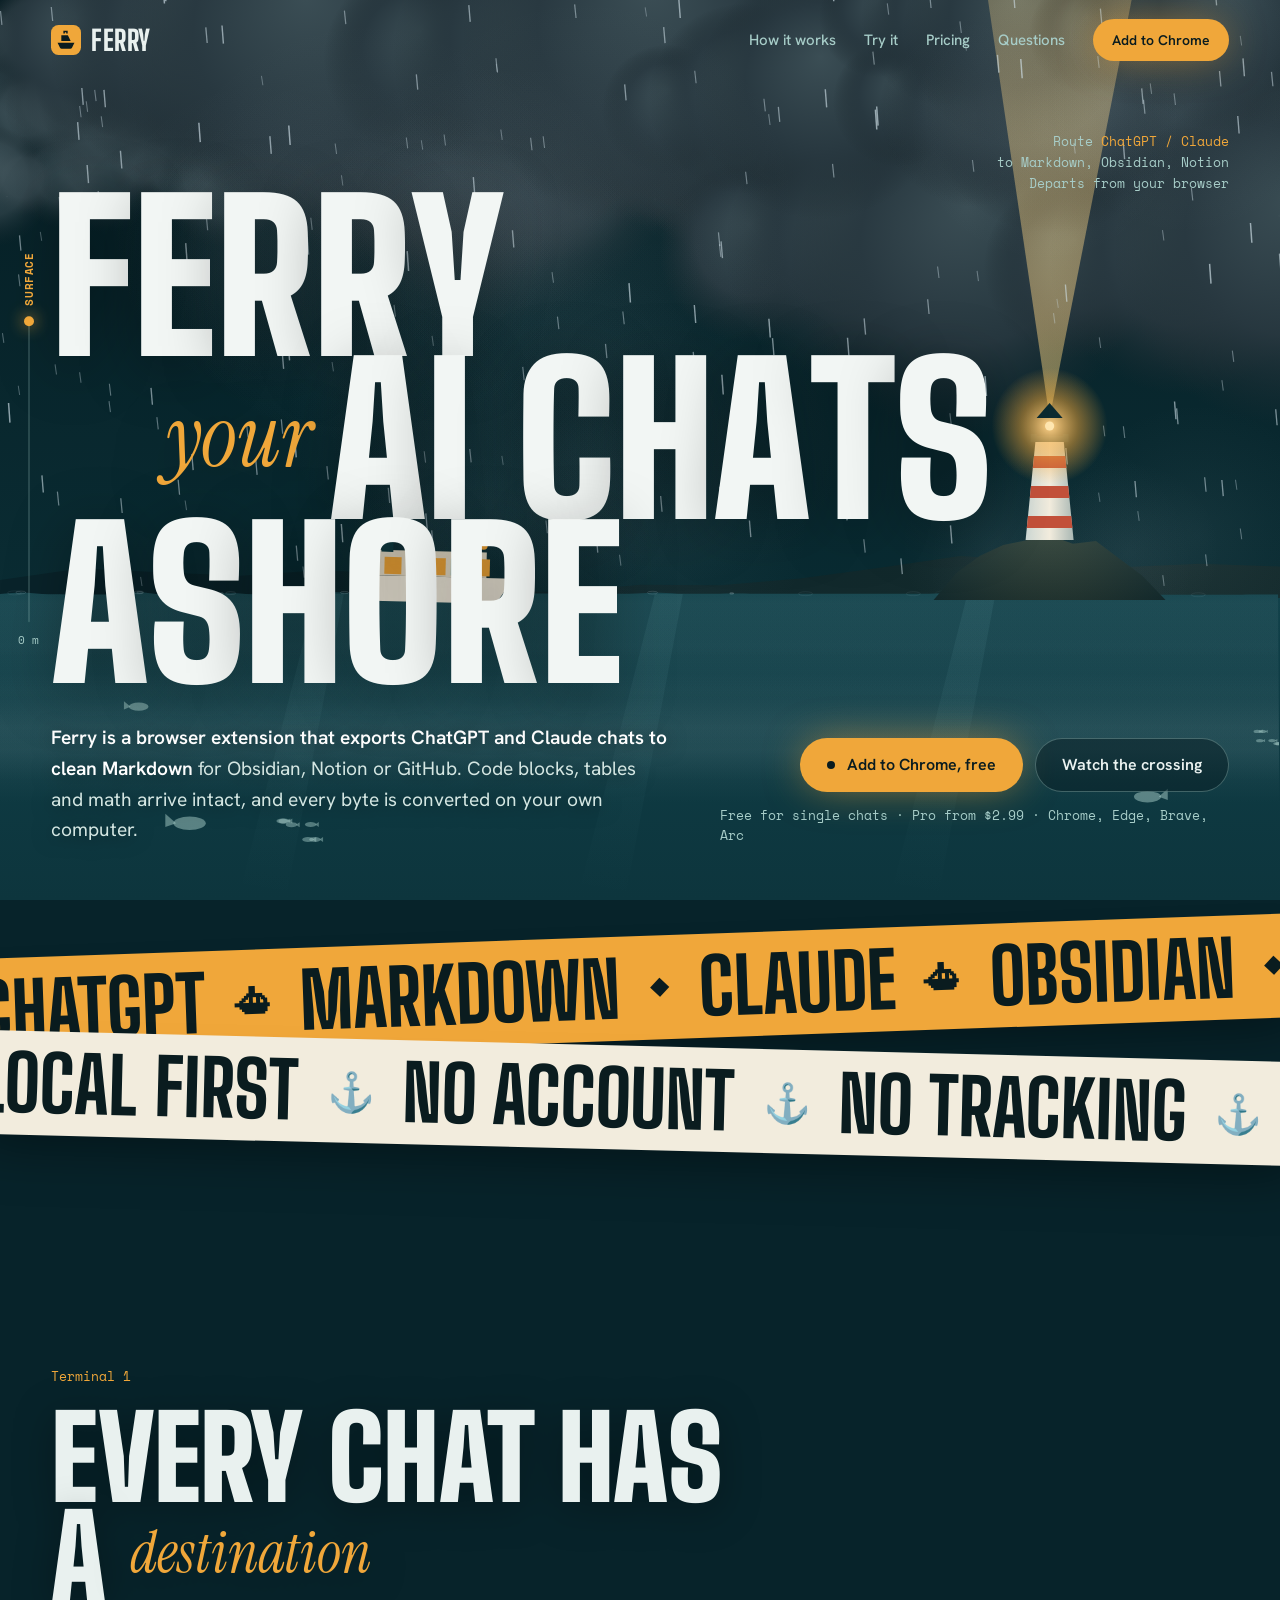
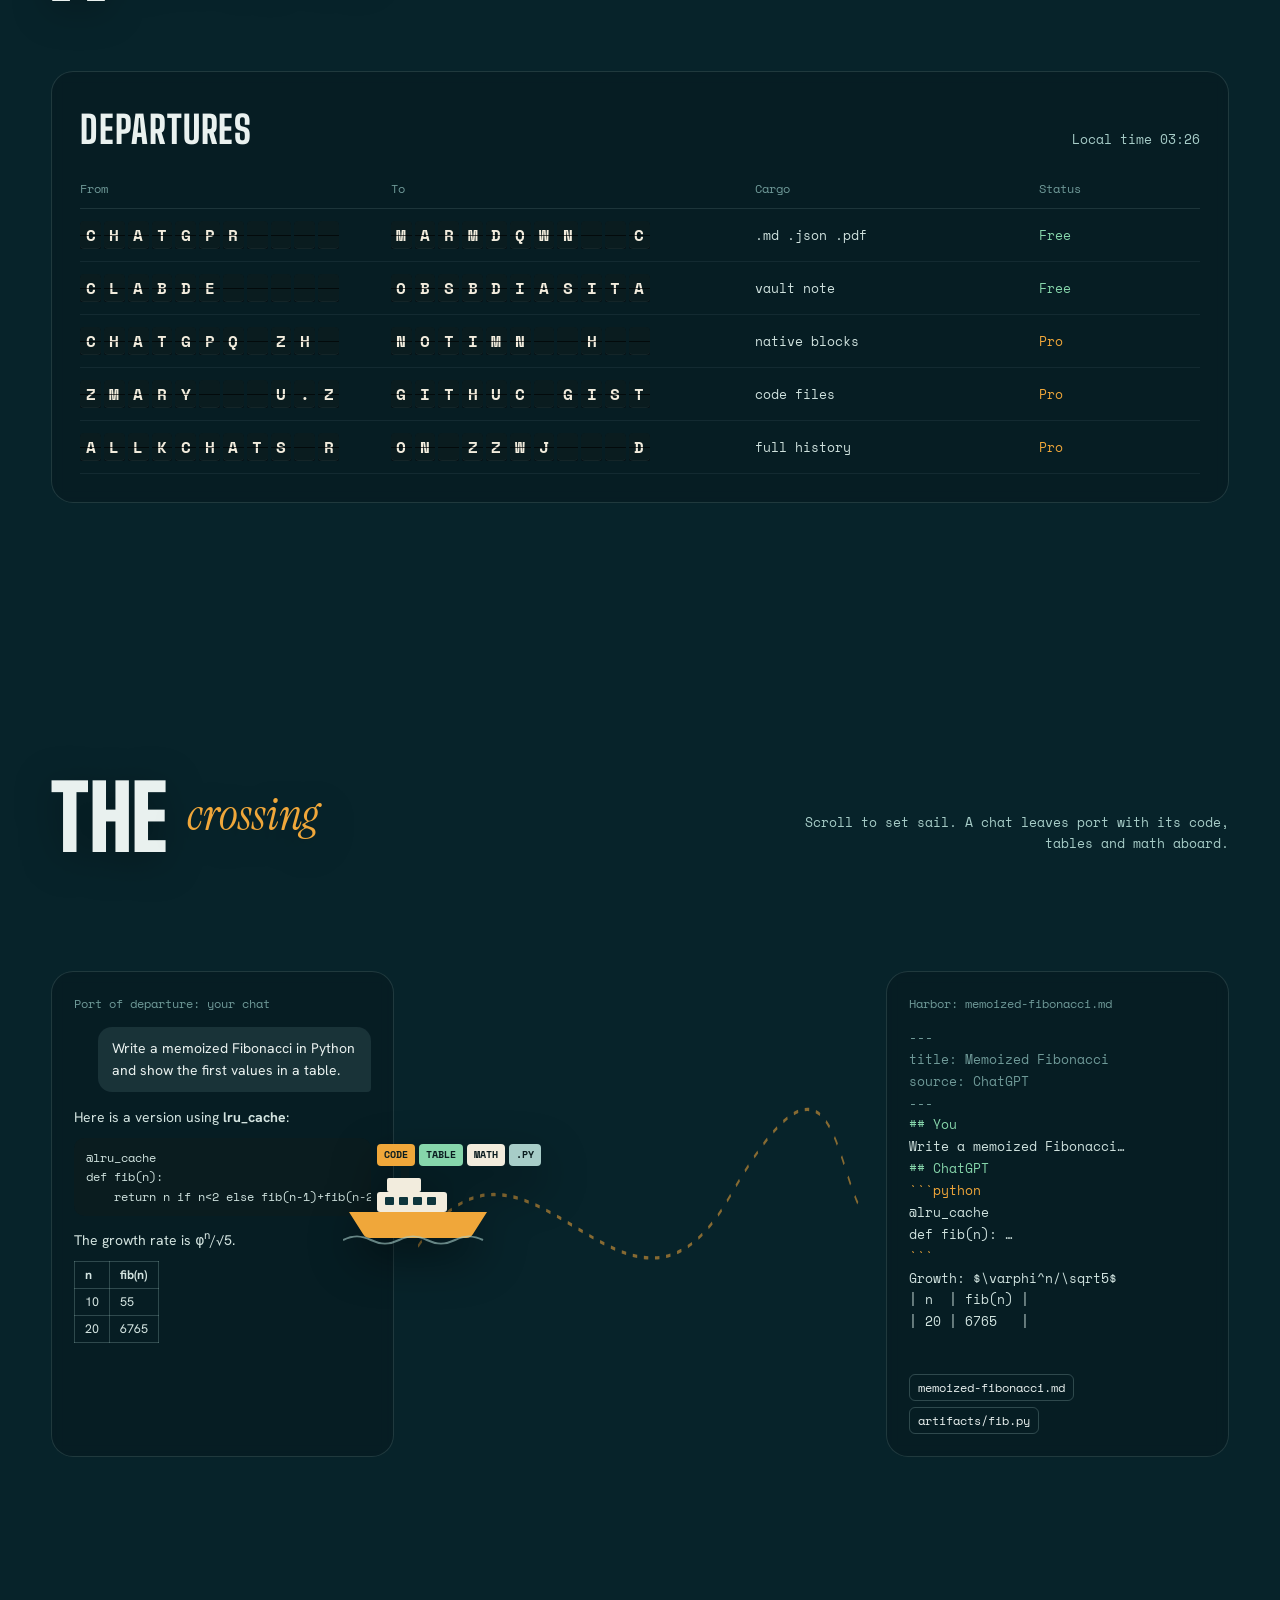
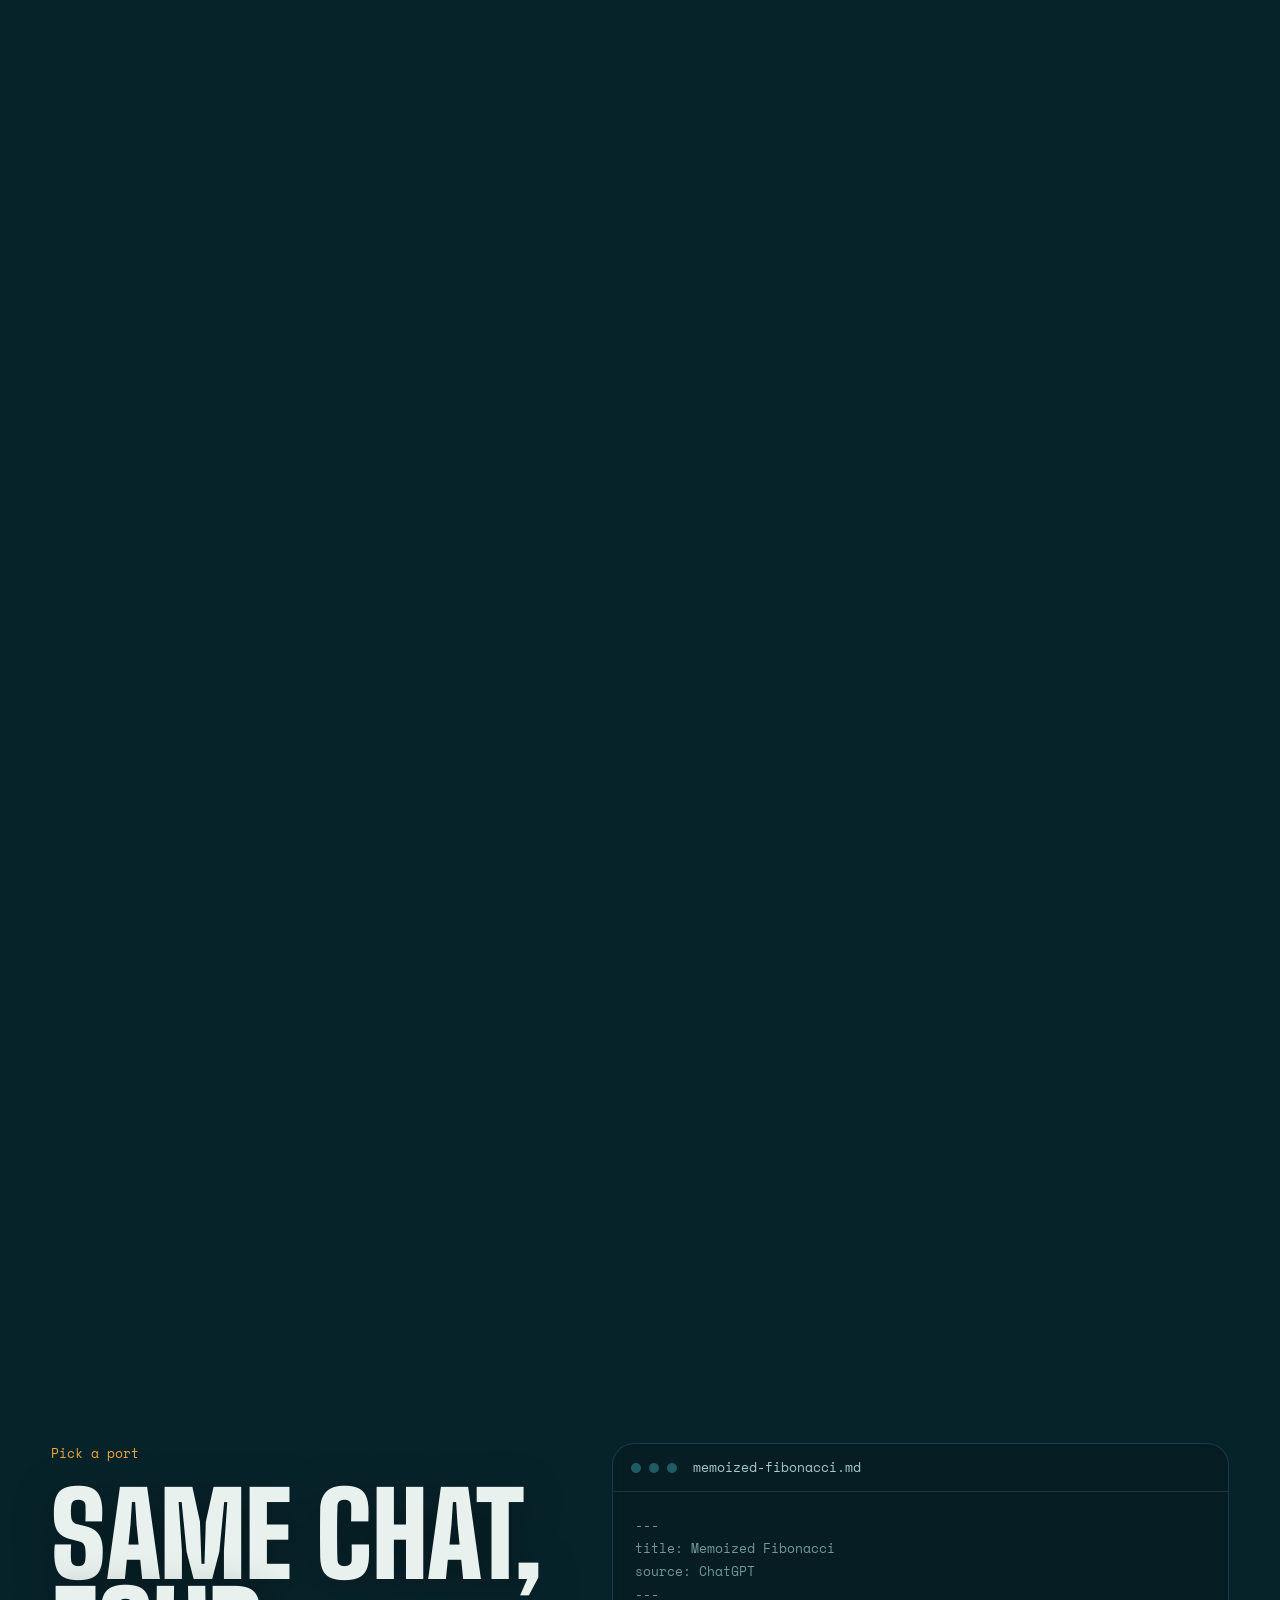
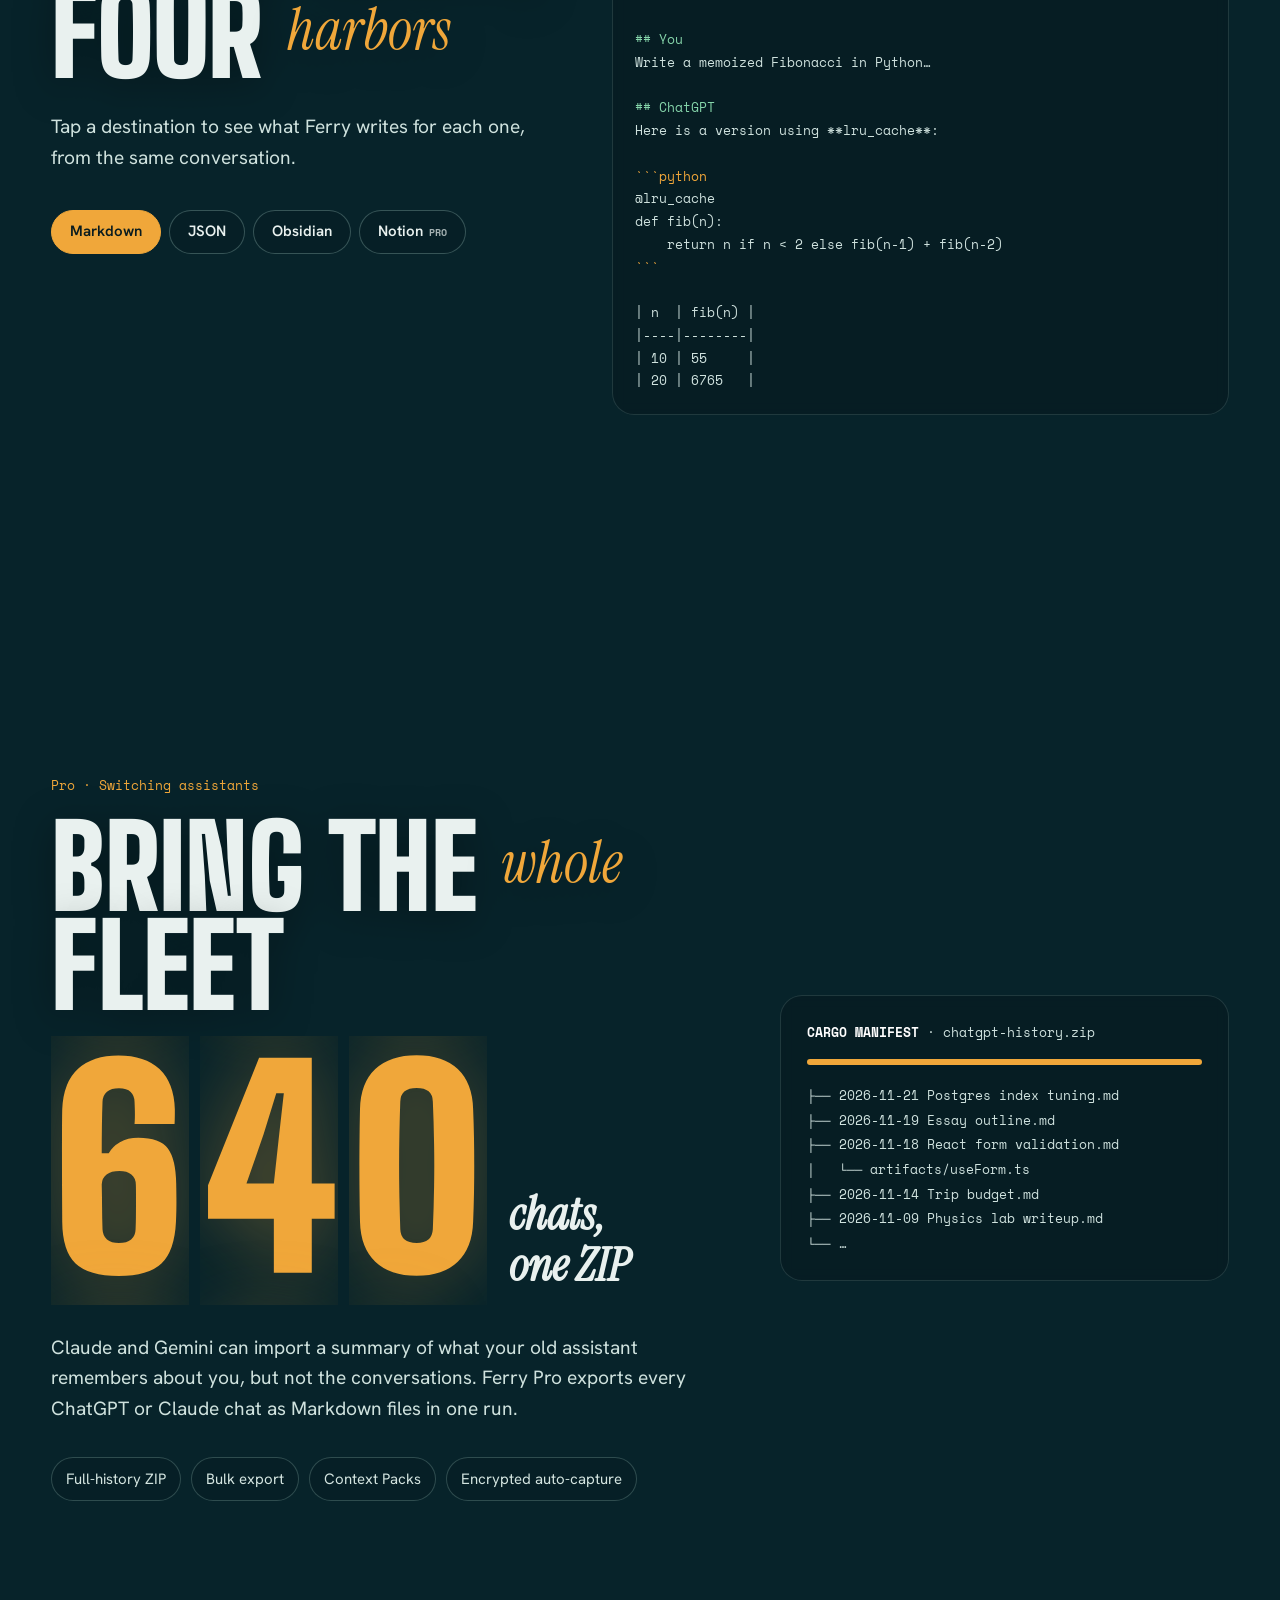
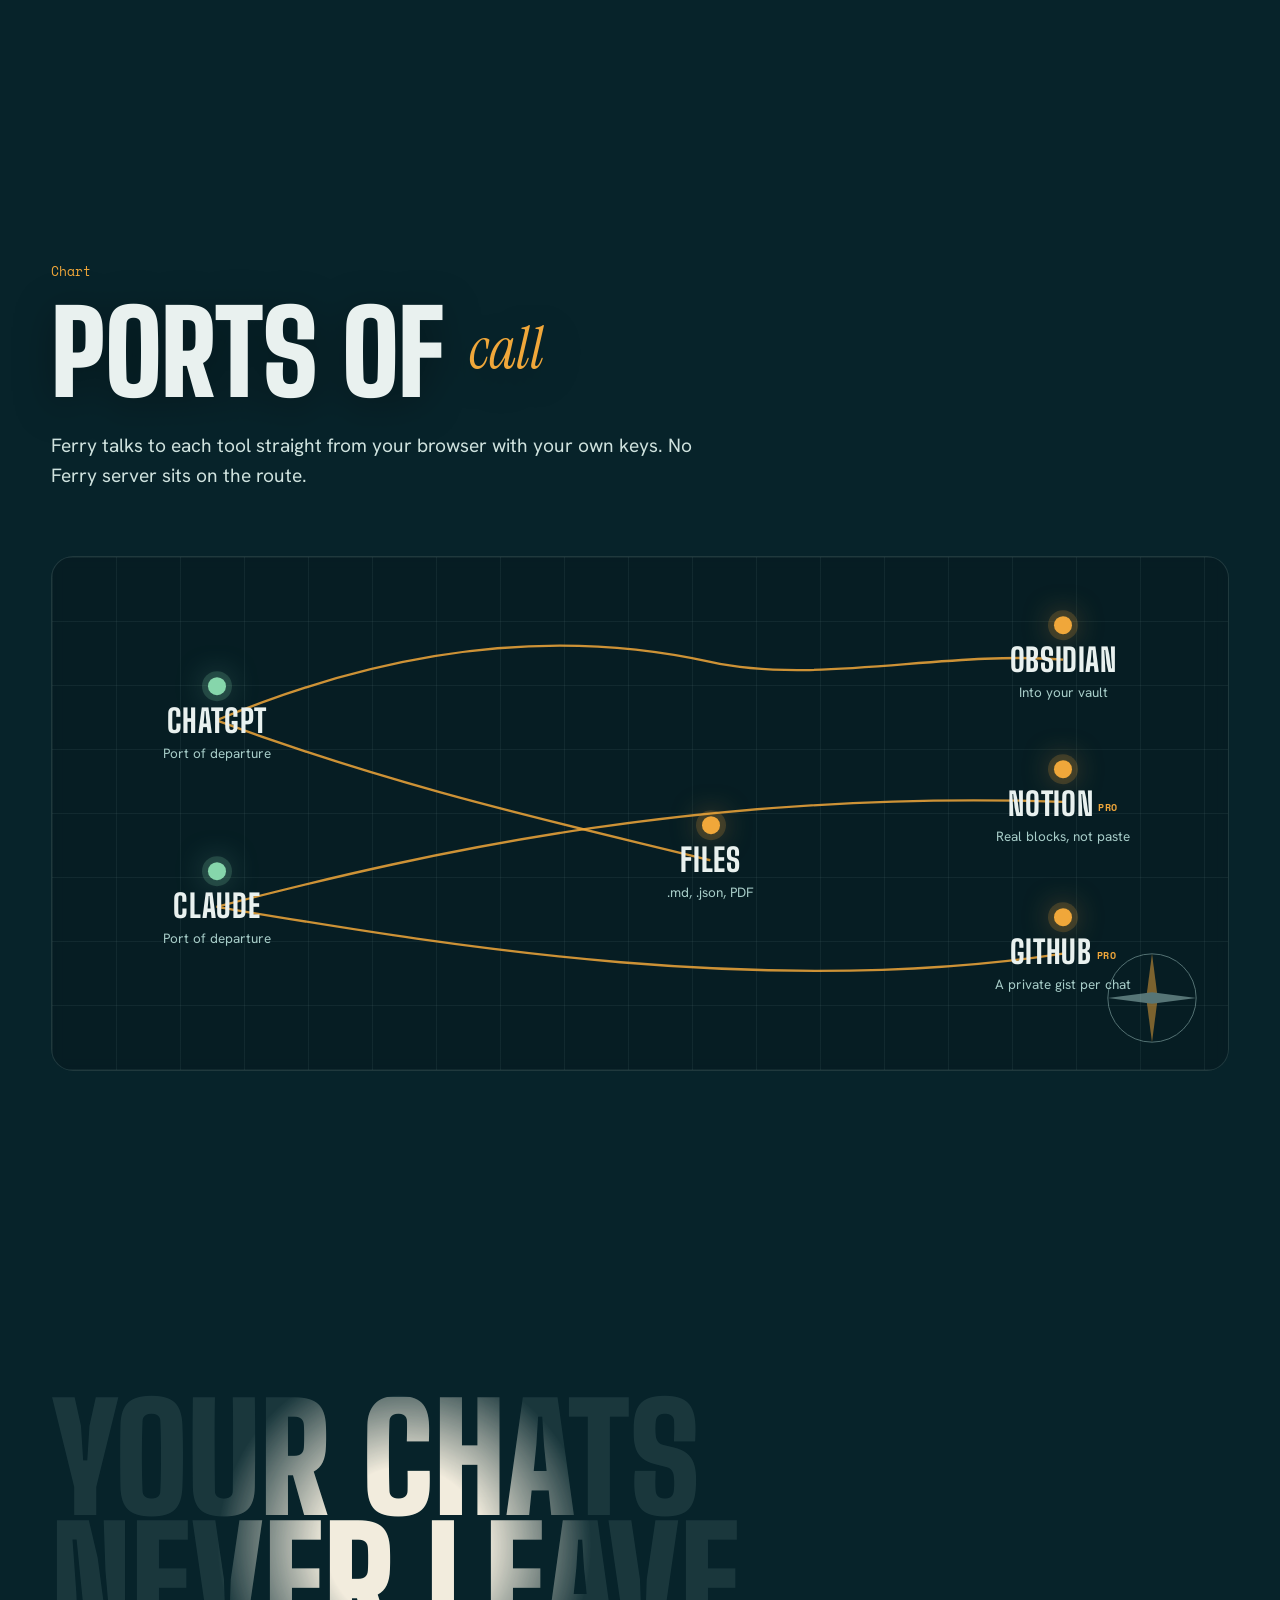
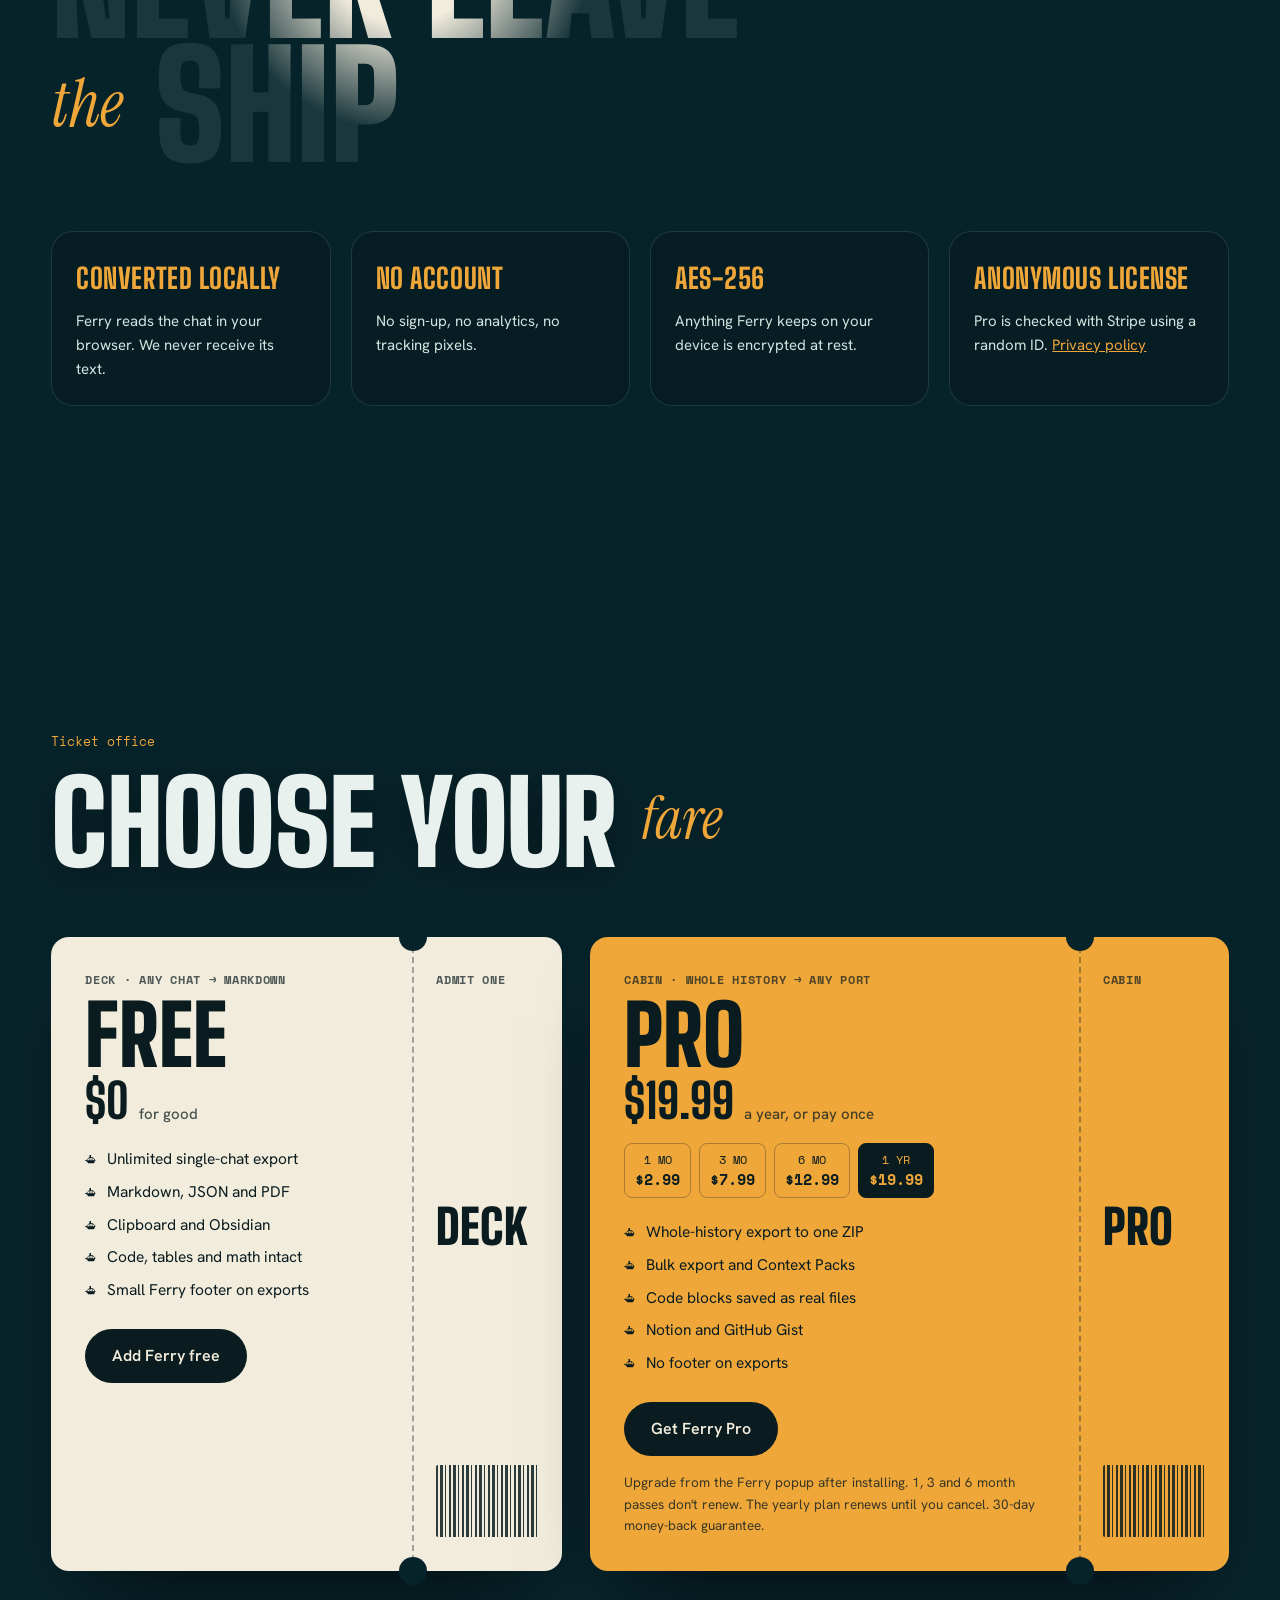
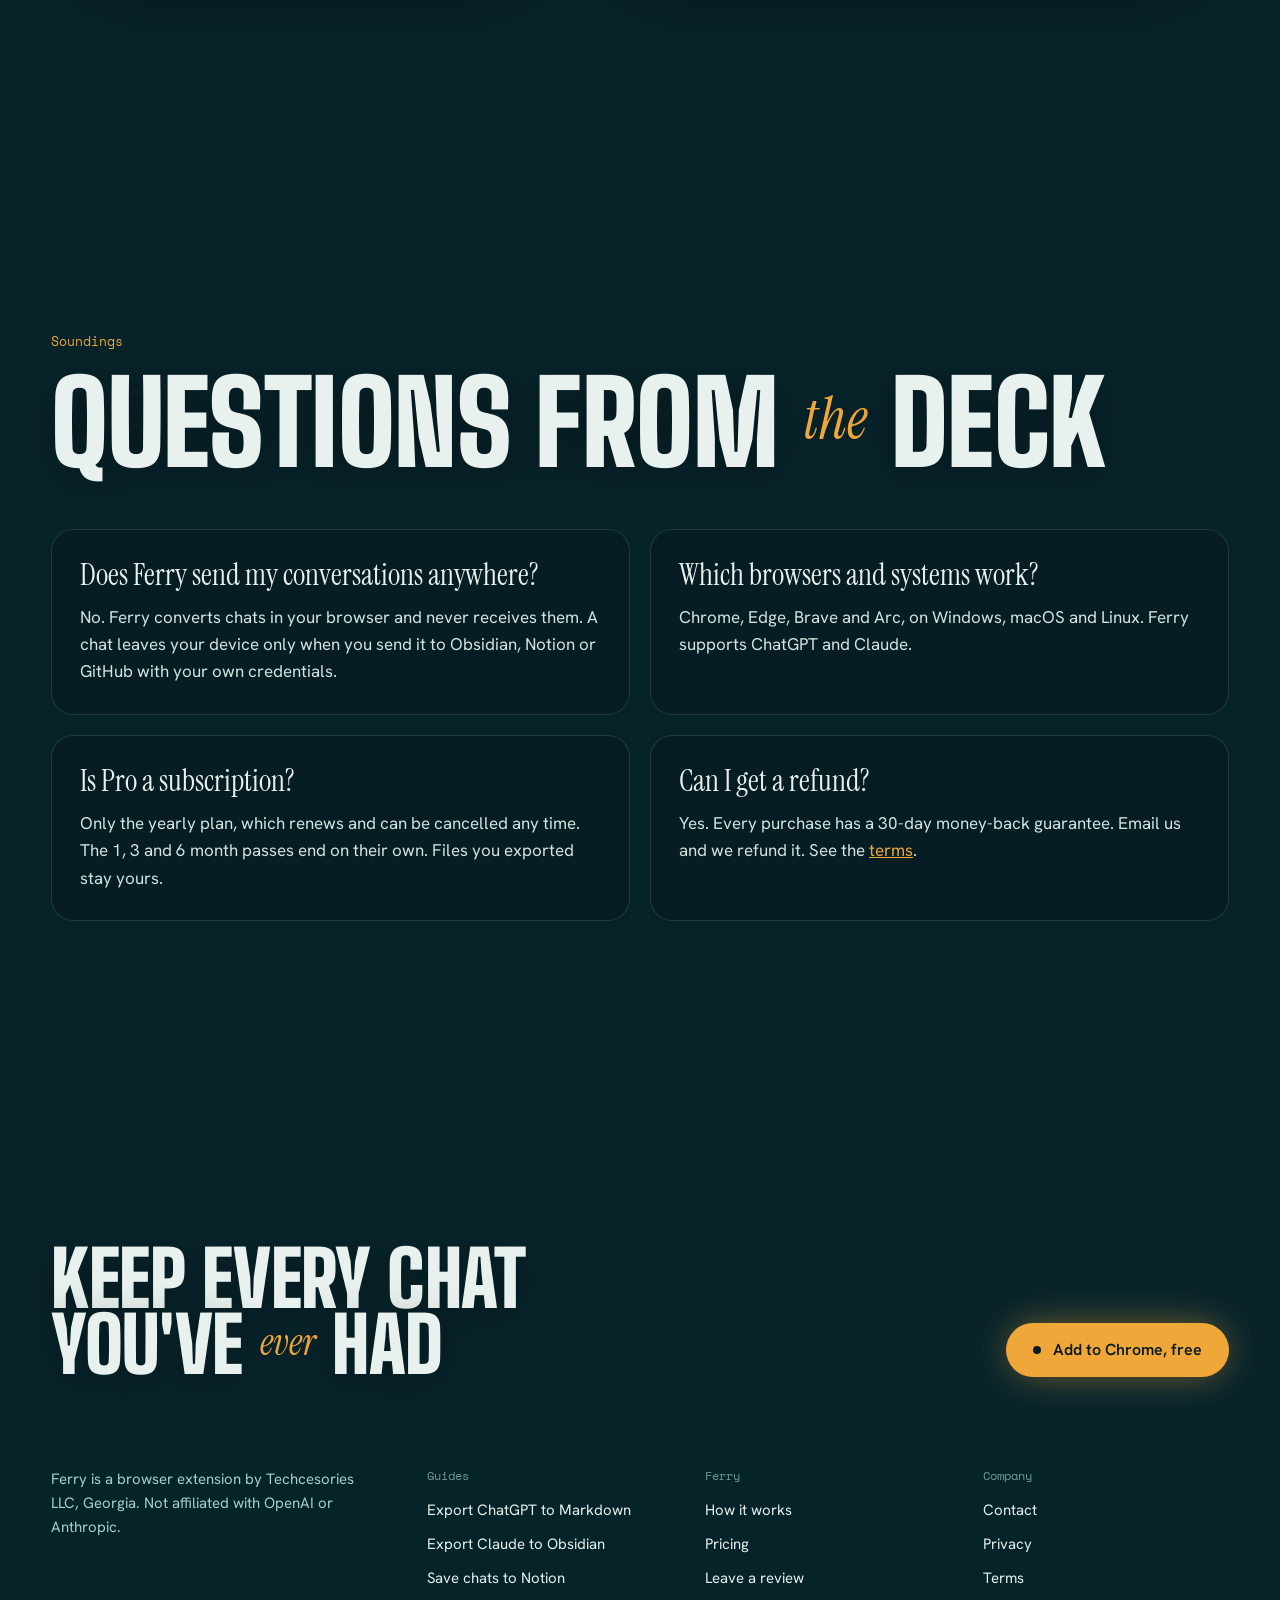
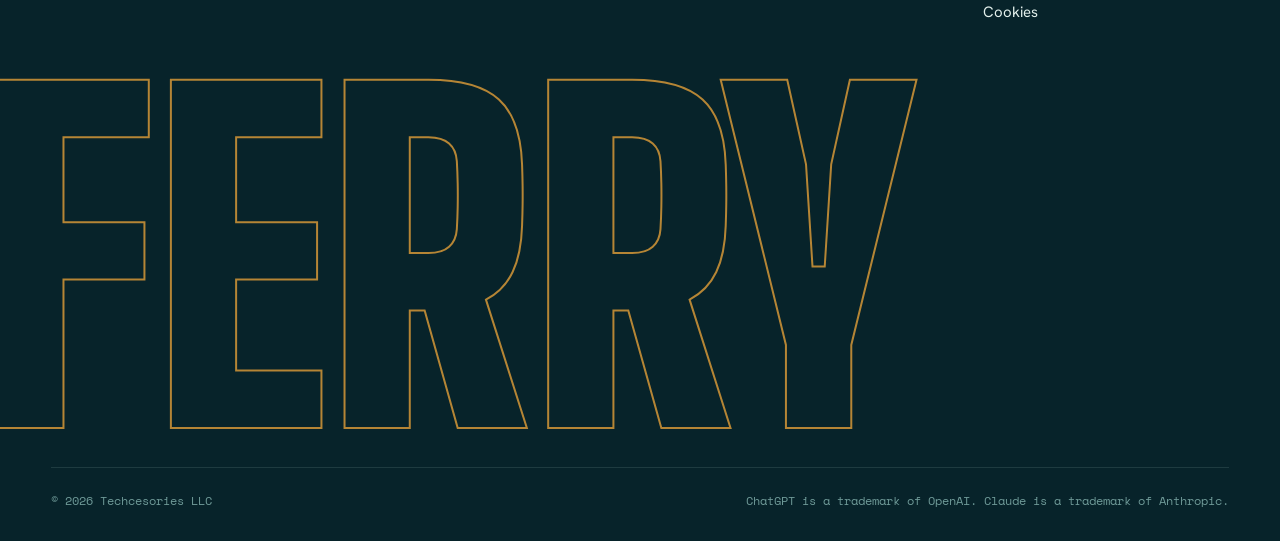
==== commit e4f885c7: "Night-sea maximal redesign Back to the original palette and literal ferry world (the animated sea, l" ====
--- a/index.html
+++ b/index.html
@@ -6,7 +6,7 @@
 <title>Ferry: Export ChatGPT & Claude to Markdown & Obsidian</title>
 <meta name="description" content="Ferry is a browser extension that exports ChatGPT and Claude chats to clean Markdown, Obsidian, Notion and GitHub. Code, tables and math stay intact. Runs locally." />
 <link rel="canonical" href="https://ferry.techcesories.com/" />
-<meta name="theme-color" content="#f5f7f7" />
+<meta name="theme-color" content="#07232a" />
 <link rel="icon" href="/favicon.svg" type="image/svg+xml" />
 <meta property="og:type" content="website" />
 <meta property="og:site_name" content="Ferry" />
@@ -22,365 +22,265 @@
 <meta name="twitter:description" content="Export ChatGPT and Claude chats to clean Markdown, Obsidian, Notion and GitHub. Code, tables and math stay intact. Runs locally." />
 <meta name="twitter:image" content="https://ferry.techcesories.com/og.png" />
 <script type="application/ld+json">{"@context":"https://schema.org","@type":"SoftwareApplication","name":"Ferry","applicationCategory":"BrowserApplication","operatingSystem":"Chrome, Edge, Brave, Arc; Windows, macOS, Linux","description":"Export and migrate ChatGPT and Claude conversations into clean, re-importable Markdown and into Obsidian, Notion, and GitHub. Runs locally in your browser; conversation content never touches Ferry's servers.","url":"https://ferry.techcesories.com/","image":"https://ferry.techcesories.com/og.png","offers":{"@type":"AggregateOffer","priceCurrency":"USD","lowPrice":"0","highPrice":"19.99","offerCount":"5","offers":[{"@type":"Offer","name":"Ferry Free","price":"0","priceCurrency":"USD"},{"@type":"Offer","name":"Ferry Pro, 1 month","price":"2.99","priceCurrency":"USD"},{"@type":"Offer","name":"Ferry Pro, 3 months","price":"7.99","priceCurrency":"USD"},{"@type":"Offer","name":"Ferry Pro, 6 months","price":"12.99","priceCurrency":"USD"},{"@type":"Offer","name":"Ferry Pro, 1 year","price":"19.99","priceCurrency":"USD"}]},"publisher":{"@type":"Organization","name":"Techcesories LLC","url":"https://ferry.techcesories.com/","email":"contactus@techcesories.com"}}</script>
-<script type="application/ld+json">{"@context":"https://schema.org","@type":"FAQPage","mainEntity":[{"@type":"Question","name":"Does Ferry send my conversations anywhere?","acceptedAnswer":{"@type":"Answer","text":"No. Ferry converts chats inside your browser and never receives them. Pro checks your license with an anonymous ID through Stripe. A chat leaves your device only when you send it to Obsidian, Notion or GitHub with your own credentials."}},{"@type":"Question","name":"Which browsers work?","acceptedAnswer":{"@type":"Answer","text":"Chrome, Edge, Brave and Arc, on Windows, macOS and Linux."}},{"@type":"Question","name":"Is Pro a subscription?","acceptedAnswer":{"@type":"Answer","text":"Only if you pick the yearly plan, which renews and can be cancelled any time. The 1, 3 and 6 month passes are paid once and end on their own. Files you exported stay yours either way."}},{"@type":"Question","name":"Can I get a refund?","acceptedAnswer":{"@type":"Answer","text":"Yes. Every purchase has a 30-day money-back guarantee."}}]}</script>
+<script type="application/ld+json">{"@context":"https://schema.org","@type":"FAQPage","mainEntity":[{"@type":"Question","name":"Does Ferry send my conversations anywhere?","acceptedAnswer":{"@type":"Answer","text":"No. Ferry converts chats inside your browser and never receives them. Pro checks your license with an anonymous ID through Stripe. A chat leaves your device only when you send it to Obsidian, Notion or GitHub with your own credentials."}},{"@type":"Question","name":"Which browsers work?","acceptedAnswer":{"@type":"Answer","text":"Chrome, Edge, Brave and Arc, on Windows, macOS and Linux."}},{"@type":"Question","name":"Is Pro a subscription?","acceptedAnswer":{"@type":"Answer","text":"Only the yearly plan, which renews and can be cancelled any time. The 1, 3 and 6 month passes are paid once and end on their own."}},{"@type":"Question","name":"Can I get a refund?","acceptedAnswer":{"@type":"Answer","text":"Yes. Every purchase has a 30-day money-back guarantee."}}]}</script>
 <link rel="preconnect" href="https://fonts.googleapis.com" />
 <link rel="preconnect" href="https://fonts.gstatic.com" crossorigin />
-<link href="https://fonts.googleapis.com/css2?family=Instrument+Sans:wght@400;500;600&family=JetBrains+Mono:wght@400;600&display=swap" rel="stylesheet" />
+<link href="https://fonts.googleapis.com/css2?family=Big+Shoulders+Display:wght@600;700;800;900&family=Instrument+Serif:ital@0;1&family=Hanken+Grotesk:wght@400;500;600;700&family=Space+Mono:wght@400;700&display=swap" rel="stylesheet" />
+<link rel="stylesheet" href="/sea.css" />
 <link rel="stylesheet" href="/site.css" />
-<style>
-  /* hero */
-  .hero{padding:72px 0 96px;min-height:calc(100svh - var(--nav));display:flex;align-items:center}
-  .hero .split{grid-template-columns:5fr 7fr;gap:64px;align-items:center}
-  .hero h1{font-size:clamp(40px,4.6vw,62px);max-width:11em}
-  .hero .lead{margin-top:24px}
-  .hero .btn-row{margin-top:36px}
-  .hero__fact{margin-top:20px;font-size:15px;color:var(--muted)}
-
-  /* hero product mock: chat on the left, Markdown on the right */
-  .convert{display:grid;grid-template-columns:minmax(0,1fr) minmax(0,1fr)}
-  .chat{padding:22px;border-right:1px solid var(--line-2);display:grid;gap:14px;align-content:start;font-size:14px;line-height:1.55}
-  .msg{max-width:92%}
-  .msg--you{justify-self:end;background:#eef2f2;border-radius:14px 14px 4px 14px;padding:10px 14px}
-  .msg--ai p+p{margin-top:8px}
-  .msg__code{overflow:hidden;margin-top:10px;background:#f6f8f8;border:1px solid var(--line-2);border-radius:8px;padding:10px 12px;font-family:var(--mono);font-size:12px;line-height:1.6;white-space:pre}
-  .msg__table{margin-top:10px;border-collapse:collapse;font-size:12.5px}
-  .msg__table td,.msg__table th{border:1px solid var(--line);padding:3px 10px;text-align:left}
-  .md{padding:22px;background:#fbfcfc;position:relative;overflow:hidden;min-width:0}
-  .chat{min-width:0}
-  .md .code{font-size:12.5px}
-  .md__files{display:flex;gap:8px;margin-top:16px;flex-wrap:wrap}
-  .file{display:inline-flex;align-items:center;gap:6px;font-family:var(--mono);font-size:12px;border:1px solid var(--line);background:#fff;border-radius:6px;padding:4px 8px;color:var(--ink-2)}
-  .file::before{content:"";width:8px;height:10px;border:1.5px solid currentColor;border-radius:1.5px;opacity:.6}
-  .toolbar{display:flex;align-items:center;gap:8px;margin-left:auto}
-  .pill{font-size:12px;font-weight:500;padding:4px 10px;border-radius:99px;border:1px solid var(--line);color:var(--ink-2);background:#fff}
-  .pill--on{background:var(--ink);color:#fff;border-color:var(--ink)}
-  /* one load moment: the Markdown writes itself in, line by line */
-  .md .code span.l{display:block;opacity:0;transform:translateY(3px);animation:line .32s ease forwards}
-  @keyframes line{to{opacity:1;transform:none}}
-  .md__files .file{opacity:0;animation:line .3s ease forwards}
-
-  /* fidelity */
-  .fidelity .window{margin-top:4px}
-  .fidelity .code{padding:24px;font-size:13px}
-
-  /* migration */
-  .migrate .window{background:var(--deep-2);border-color:rgba(228,238,238,.14);box-shadow:none}
-  .migrate .window__bar{background:transparent;border-color:rgba(228,238,238,.1)}
-  .migrate .window__dots i{background:#3a5458}
-  .migrate .window__title{color:var(--on-deep-2)}
-  .progress{padding:24px}
-  .progress__row{display:flex;justify-content:space-between;font-size:14px;color:var(--on-deep-2)}
-  .progress__row b{color:var(--on-deep);font-weight:600}
-  .bar{height:6px;background:rgba(228,238,238,.12);border-radius:99px;margin:12px 0 24px;overflow:hidden}
-  .bar i{display:block;height:100%;width:64%;background:var(--amber);border-radius:99px}
-  .tree{font-family:var(--mono);font-size:13px;line-height:1.85;color:var(--on-deep-2);white-space:pre;margin:0}
-  .tree b{color:var(--on-deep);font-weight:400}
-  .migrate .rows{margin-top:40px}
-
-  /* destinations */
-  .dest{display:grid;grid-template-columns:repeat(4,1fr);gap:0;border-top:1px solid var(--line)}
-  .dest > div{padding:28px 28px 32px 0;border-bottom:1px solid var(--line)}
-  .dest > div + div{padding-left:28px;border-left:1px solid var(--line)}
-  .dest h3{margin-bottom:10px}
-  .dest p{color:var(--ink-2);font-size:16px}
-
-  /* privacy */
-  .privacy .rows li{grid-template-columns:260px 1fr}
-
-  /* pricing */
-  .plans{display:grid;grid-template-columns:1fr 1.25fr;gap:24px;align-items:stretch}
-  .plan{background:var(--surface);border:1px solid var(--line);border-radius:var(--r-lg);padding:36px;display:flex;flex-direction:column}
-  .plan--pro{border-color:var(--ink);box-shadow:0 24px 60px -36px rgba(15,37,41,.45)}
-  .plan__name{font-size:15px;font-weight:600;color:var(--muted)}
-  .plan__price{font-size:56px;font-weight:600;letter-spacing:-.04em;line-height:1;margin:14px 0 6px}
-  .plan__price small{font-size:17px;font-weight:500;letter-spacing:0;color:var(--muted)}
-  .plan ul{list-style:none;padding:0;margin:28px 0 32px;display:grid;gap:12px;font-size:16px;color:var(--ink-2)}
-  .plan li{display:flex;gap:12px}
-  .plan li::before{content:"";flex:0 0 auto;width:14px;height:8px;margin-top:7px;border-left:2px solid var(--ok);border-bottom:2px solid var(--ok);transform:rotate(-45deg)}
-  .plan .btn{margin-top:auto;align-self:flex-start}
-  .fares{display:grid;grid-template-columns:repeat(4,1fr);border:1px solid var(--line);border-radius:var(--r-md);overflow:hidden;margin-top:4px}
-  .fares div{padding:12px 14px;font-size:14px;color:var(--muted)}
-  .fares div + div{border-left:1px solid var(--line)}
-  .fares b{display:block;font-size:18px;color:var(--ink);font-weight:600;margin-top:2px}
-  .fares .best{background:rgba(240,167,58,.1)}
-  .plan__note{font-size:14px;color:var(--muted);margin-top:16px}
-
-  /* faq: answers open in full */
-  .faq{display:grid;grid-template-columns:1fr 1fr;gap:0 64px}
-  .faq div{padding:28px 0;border-top:1px solid var(--line)}
-  .faq h3{margin-bottom:10px}
-  .faq p{color:var(--ink-2);font-size:16px}
-
-  @media (max-width:1100px){
-    .convert{grid-template-columns:1fr}
-    .chat{border-right:0;border-bottom:1px solid var(--line-2)}
-    .dest{grid-template-columns:1fr 1fr}
-    .dest > div:nth-child(3){padding-left:0;border-left:0}
-  }
-  @media (max-width:960px){
-    .hero{min-height:0;padding:56px 0 72px}
-    .hero .split{grid-template-columns:1fr;gap:48px}
-    .plans{grid-template-columns:1fr}
-    .privacy .rows li{grid-template-columns:1fr}
-  }
-  @media (max-width:640px){
-    .chat .msg__code,.chat .msg__table{display:none}
-    .toolbar .pill:not(.pill--on),.window__title{display:none}
-    .tree{font-size:11.5px;overflow:hidden}
-    .fidelity .code{font-size:11.5px;overflow:hidden}
-    .dest{grid-template-columns:1fr}
-    .dest > div,.dest > div + div{padding:24px 0;border-left:0}
-    .fares{grid-template-columns:1fr 1fr}
-    .fares div:nth-child(3){border-left:0}
-    .fares div:nth-child(n+3){border-top:1px solid var(--line)}
-    .faq{grid-template-columns:1fr}
-    .plan{padding:28px 24px}
-    .plan .btn{align-self:stretch}
-  }
-  @media (prefers-reduced-motion:reduce){.md .code span.l,.md__files .file{opacity:1;transform:none}}
-</style>
 </head>
 <body>
-<header class="nav">
+<a class="skip" href="#top">Skip to content</a>
+<div id="boarding" aria-hidden="true"><span>NOW BOARDING ⛴</span></div>
+<canvas class="seascape" id="seaCanvas" aria-hidden="true"></canvas>
+<div id="cursorLight" aria-hidden="true"></div>
+<div id="stormFlash" aria-hidden="true"></div>
+
+<header class="top" id="topbar">
   <div class="wrap">
-    <a class="skip-link" href="#top">Skip to content</a>
     <a class="brand" href="/" aria-label="Ferry home">
-      <svg viewBox="0 0 32 32" aria-hidden="true"><rect width="32" height="32" rx="8" fill="#0f2529"/><path d="M7 19h18l-2.6 5.2a2 2 0 0 1-1.8 1.1H11.4a2 2 0 0 1-1.8-1.1z" fill="#f0a73a"/><path d="M11 17V11h7l3 6z" fill="#e4eeee"/><path d="M14 9V7h3v2" stroke="#e4eeee" stroke-width="1.6" fill="none"/></svg>
+      <svg viewBox="0 0 32 32" aria-hidden="true"><rect width="32" height="32" rx="8" fill="#f0a73a"/><path d="M7 19h18l-2.6 5.2a2 2 0 0 1-1.8 1.1H11.4a2 2 0 0 1-1.8-1.1z" fill="#0a1c1f"/><path d="M11 17V11h7l3 6z" fill="#0a1c1f"/><path d="M14 9V7h3v2" stroke="#0a1c1f" stroke-width="1.6" fill="none"/></svg>
       Ferry
     </a>
-    <nav class="nav__links" aria-label="Main">
-      <a href="#features">Features</a>
-      <a href="#pricing">Pricing</a>
-      <a href="#questions">Questions</a>
-      <a class="btn btn--primary btn--sm" href="https://chromewebstore.google.com/detail/jccpfaknkdpnekdhgchkildnmphgmgao" data-goatcounter-click="cta-nav" target="_blank" rel="noopener">Add to Chrome</a>
+    <nav aria-label="Main">
+      <a href="/#crossing">How it works</a>
+      <a href="/#try">Try it</a>
+      <a href="/#fares">Pricing</a>
+      <a href="/#soundings">Questions</a>
+      <a class="btn btn--beacon btn--sm magnet" href="https://chromewebstore.google.com/detail/jccpfaknkdpnekdhgchkildnmphgmgao" data-goatcounter-click="cta-nav" target="_blank" rel="noopener">Add to Chrome</a>
     </nav>
   </div>
 </header>
 
+<div class="gauge" aria-hidden="true"><b id="gaugeLabel">SURFACE</b><div class="gauge__tube"><i id="gaugeDot"></i></div><span id="gaugeDepth">0 m</span></div>
+
 <main id="top">
   <section class="hero">
-    <div class="wrap split">
+    <p class="hero__tag">Route <b>ChatGPT / Claude</b><br>to Markdown, Obsidian, Notion<br>Departs from your browser</p>
+    <div class="wrap">
+      <h1 aria-label="Ferry your AI chats ashore">
+        <span class="row" aria-hidden="true" data-split>Ferry</span>
+        <span class="row row--2" aria-hidden="true"><span class="serif">your</span><span data-split>AI chats</span></span>
+        <span class="row" aria-hidden="true" data-split>ashore</span>
+      </h1>
+      <div class="hero__foot">
+        <p class="hero__lead"><b>Ferry is a browser extension that exports ChatGPT and Claude chats to clean Markdown</b> for Obsidian, Notion or GitHub. Code blocks, tables and math arrive intact, and every byte is converted on your own computer.</p>
+        <div class="hero__cta">
+          <div class="row">
+            <a class="btn btn--beacon magnet" href="https://chromewebstore.google.com/detail/jccpfaknkdpnekdhgchkildnmphgmgao" data-goatcounter-click="cta-install" target="_blank" rel="noopener"><span class="dot"></span>Add to Chrome, free</a>
+            <a class="btn btn--ghost magnet" href="#crossing" data-goatcounter-click="cta-how">Watch the crossing</a>
+          </div>
+          <span class="hero__fine">Free for single chats · Pro from $2.99 · Chrome, Edge, Brave, Arc</span>
+        </div>
+      </div>
+    </div>
+  </section>
+
+  <div class="band" aria-hidden="true"><div class="band__track">
+    <span>ChatGPT <i>⛴</i> Markdown <i>◆</i> Claude <i>⛴</i> Obsidian <i>◆</i> Code as files <i>◆</i> Tables intact <i>◆</i> Math intact <i>◆</i></span>
+    <span>ChatGPT <i>⛴</i> Markdown <i>◆</i> Claude <i>⛴</i> Obsidian <i>◆</i> Code as files <i>◆</i> Tables intact <i>◆</i> Math intact <i>◆</i></span>
+  </div></div>
+  <div class="band band--rev" aria-hidden="true"><div class="band__track">
+    <span>Local first <i>⚓</i> No account <i>⚓</i> No tracking <i>⚓</i> Your keys <i>⚓</i> Your files <i>⚓</i></span>
+    <span>Local first <i>⚓</i> No account <i>⚓</i> No tracking <i>⚓</i> Your keys <i>⚓</i> Your files <i>⚓</i></span>
+  </div></div>
+
+  <section class="sec" id="departures" data-depth="Departures">
+    <div class="wrap">
+      <p class="kick rv">Terminal 1</p>
+      <h2 class="mega rv">Every chat has<br>a <span class="serif">destination</span></h2>
+      <div class="board glass rv" aria-label="Export routes Ferry supports">
+        <div class="board__head"><h3>Departures</h3><span id="clock">--:--</span></div>
+        <div class="board__cols"><span>From</span><span>To</span><span>Cargo</span><span>Status</span></div>
+        <div class="board__row"><div class="flaps" data-flap="CHATGPT"></div><div class="flaps" data-flap="MARKDOWN"></div><span class="mono">.md .json .pdf</span><span class="status">Free</span></div>
+        <div class="board__row"><div class="flaps" data-flap="CLAUDE"></div><div class="flaps" data-flap="OBSIDIAN"></div><span class="mono">vault note</span><span class="status">Free</span></div>
+        <div class="board__row"><div class="flaps" data-flap="CHATGPT"></div><div class="flaps" data-flap="NOTION"></div><span class="mono">native blocks</span><span class="status status--b">Pro</span></div>
+        <div class="board__row"><div class="flaps" data-flap="CLAUDE"></div><div class="flaps" data-flap="GITHUB GIST"></div><span class="mono">code files</span><span class="status status--b">Pro</span></div>
+        <div class="board__row"><div class="flaps" data-flap="ALL CHATS"></div><div class="flaps" data-flap="ONE ZIP"></div><span class="mono">full history</span><span class="status status--b">Pro</span></div>
+      </div>
+    </div>
+  </section>
+
+  <section class="crossing" id="crossing" data-depth="The crossing">
+    <div class="crossing__stage">
+      <div class="wrap crossing__head">
+        <h2 class="mega">The <span class="serif">crossing</span></h2>
+        <p class="crossing__step" id="stepText" aria-live="polite">Scroll to set sail. A chat leaves port with its code, tables and math aboard.</p>
+      </div>
+      <div class="wrap strait">
+        <div class="dock dock--from glass">
+          <div class="dock__label">Port of departure: your chat</div>
+          <div class="bubble">Write a memoized Fibonacci in Python and show the first values in a table.</div>
+          <div class="reply">Here is a version using <b>lru_cache</b>:
+<pre>@lru_cache
+def fib(n):
+    return n if n&lt;2 else fib(n-1)+fib(n-2)</pre>
+            The growth rate is φ<sup>n</sup>/√5.
+            <table><tr><th>n</th><th>fib(n)</th></tr><tr><td>10</td><td>55</td></tr><tr><td>20</td><td>6765</td></tr></table>
+          </div>
+        </div>
+        <div class="water" aria-hidden="true">
+          <svg class="route" viewBox="0 0 600 400" preserveAspectRatio="none"><path d="M0 220 C150 120 280 300 420 190 S560 170 600 200" fill="none" stroke="rgba(240,167,58,.55)" stroke-width="2" stroke-dasharray="6 9"/></svg>
+          <div class="vessel" id="vessel">
+            <div class="crates"><span class="crate">CODE</span><span class="crate">TABLE</span><span class="crate">MATH</span><span class="crate">.PY</span></div>
+            <svg viewBox="0 0 150 80"><path d="M6 46h138l-14 22a8 8 0 0 1-7 4H27a8 8 0 0 1-7-4z" fill="#f0a73a"/><rect x="34" y="26" width="70" height="20" rx="3" fill="#f2ecdd"/><rect x="44" y="12" width="34" height="14" rx="2" fill="#f2ecdd"/><rect x="58" y="2" width="8" height="10" fill="#0a1c1f"/><g fill="#0e353c"><rect x="42" y="31" width="9" height="8" rx="1"/><rect x="56" y="31" width="9" height="8" rx="1"/><rect x="70" y="31" width="9" height="8" rx="1"/><rect x="84" y="31" width="9" height="8" rx="1"/></g><path d="M0 74c10-5 18-5 28 0s18 5 28 0 18-5 28 0 18 5 28 0 18-5 28 0" stroke="#a7cdc8" stroke-width="2" fill="none" opacity=".6"/></svg>
+          </div>
+        </div>
+        <div class="dock dock--to glass">
+          <div class="dock__label">Harbor: memoized-fibonacci.md</div>
+<pre id="mdOut"><span class="ln c">---</span><span class="ln c">title: Memoized Fibonacci</span><span class="ln c">source: ChatGPT</span><span class="ln c">---</span><span class="ln h">## You</span><span class="ln">Write a memoized Fibonacci…</span><span class="ln h">## ChatGPT</span><span class="ln"><span class="k">```python</span></span><span class="ln">@lru_cache</span><span class="ln">def fib(n): …</span><span class="ln"><span class="k">```</span></span><span class="ln">Growth: $\varphi^n/\sqrt5$</span><span class="ln">| n  | fib(n) |</span><span class="ln">| 20 | 6765   |</span></pre>
+          <div class="files"><span>memoized-fibonacci.md</span><span>artifacts/fib.py</span></div>
+        </div>
+      </div>
+    </div>
+  </section>
+
+  <section class="sec" id="try" data-depth="Try it">
+    <div class="wrap try">
       <div>
-        <h1>Export ChatGPT and Claude chats to Markdown</h1>
-        <p class="lead">Ferry is a browser extension that turns any conversation into a clean .md file for Obsidian, Notion or GitHub. Code blocks, tables and math come through intact, and the conversion runs on your computer.</p>
-        <div class="btn-row">
-          <a class="btn btn--primary" href="https://chromewebstore.google.com/detail/jccpfaknkdpnekdhgchkildnmphgmgao" data-goatcounter-click="cta-install" target="_blank" rel="noopener">Add to Chrome, free</a>
-          <a class="btn btn--secondary" href="#pricing" data-goatcounter-click="cta-pricing">See Pro pricing</a>
-        </div>
-        <p class="hero__fact">Single-chat export is free. Pro starts at $2.99. Works in Chrome, Edge, Brave and Arc.</p>
-      </div>
-
-      <div class="window" role="img" aria-label="A ChatGPT conversation about a Fibonacci function, next to the Markdown file Ferry exports from it, with the code block saved as fib.py">
-        <div class="window__bar">
-          <span class="window__dots"><i></i><i></i><i></i></span>
-          <span class="window__title">Ferry</span>
-          <span class="toolbar"><span class="pill pill--on">Markdown</span><span class="pill">Obsidian</span><span class="pill">Notion</span></span>
-        </div>
-        <div class="convert">
-          <div class="chat" aria-hidden="true">
-            <div class="msg msg--you">Write a memoized Fibonacci in Python and show the first values in a table.</div>
-            <div class="msg msg--ai">
-              <p>Here is a version using <b>lru_cache</b>:</p>
-              <div class="msg__code">@lru_cache
-def fib(n):
-    return n if n&lt;2 else fib(n-1)+fib(n-2)</div>
-              <table class="msg__table"><tr><th>n</th><th>fib(n)</th></tr><tr><td>10</td><td>55</td></tr><tr><td>20</td><td>6765</td></tr></table>
-            </div>
-          </div>
-          <div class="md" aria-hidden="true">
-<pre class="code"><span class="l c">---</span><span class="l c">title: Memoized Fibonacci</span><span class="l c">source: ChatGPT</span><span class="l c">---</span><span class="l"> </span><span class="l h">## You</span><span class="l">Write a memoized Fibonacci…</span><span class="l"> </span><span class="l h">## ChatGPT</span><span class="l">Here is a version using</span><span class="l">**lru_cache**:</span><span class="l"> </span><span class="l"><span class="s">```python</span></span><span class="l"><span class="k">@lru_cache</span></span><span class="l"><span class="k">def</span> fib(n):</span><span class="l">    <span class="k">return</span> n <span class="k">if</span> n &lt; 2 <span class="k">else</span> …</span><span class="l"><span class="s">```</span></span><span class="l"> </span><span class="l">| n  | fib(n) |</span><span class="l">|----|--------|</span><span class="l">| 10 | 55     |</span></pre>
-            <div class="md__files"><span class="file">memoized-fibonacci.md</span><span class="file">artifacts/fib.py</span></div>
-          </div>
-        </div>
-      </div>
-    </div>
-  </section>
-
-  <section class="section section--white fidelity" id="features">
-    <div class="wrap split">
+        <p class="kick rv">Pick a port</p>
+        <h2 class="mega rv">Same chat,<br>four <span class="serif">harbors</span></h2>
+        <p class="lede rv">Tap a destination to see what Ferry writes for each one, from the same conversation.</p>
+        <div class="tabs rv" role="tablist" aria-label="Export format">
+          <button class="tab" role="tab" aria-selected="true" data-fmt="md">Markdown</button>
+          <button class="tab" role="tab" aria-selected="false" data-fmt="json">JSON</button>
+          <button class="tab" role="tab" aria-selected="false" data-fmt="obs">Obsidian</button>
+          <button class="tab" role="tab" aria-selected="false" data-fmt="notion">Notion<span class="pro">PRO</span></button>
+        </div>
+      </div>
+      <div class="out glass rv" role="tabpanel">
+        <div class="out__bar"><i></i><i></i><i></i><span id="outName">memoized-fibonacci.md</span></div>
+        <pre id="outPre"></pre>
+      </div>
+    </div>
+  </section>
+
+  <section class="sec" id="history" data-depth="Full history">
+    <div class="wrap history">
       <div>
-        <h2>Formatting that survives the export</h2>
-        <p class="lead" style="margin-top:18px">Copy and paste flattens a technical chat. Ferry reads the page structure, so the file you get re-imports cleanly into anything that reads Markdown.</p>
-        <ul class="rows" style="margin-top:40px">
-          <li><b>Code</b><span>Fenced, with the right language tag and indentation.</span></li>
-          <li><b>Tables</b><span>Saved as GitHub-style Markdown tables.</span></li>
-          <li><b>Math</b><span>LaTeX kept as $…$ and $$…$$.</span></li>
-          <li><b>Code files</b><span>Each code block also saved as its own file, like fib.py or index.html. <span class="tag tag--pro">Pro</span></span></li>
-        </ul>
-      </div>
-      <div class="window" role="img" aria-label="A folder with one exported conversation and its code blocks saved as separate files">
-        <div class="window__bar"><span class="window__dots"><i></i><i></i><i></i></span><span class="window__title">ferry-export</span></div>
-<pre class="code">memoized-fibonacci/
-├── <span class="h">memoized-fibonacci.md</span>
-└── artifacts/
-    ├── <span class="s">fib.py</span>
-    └── <span class="s">benchmark.py</span>
-
-<span class="c"># memoized-fibonacci.md</span>
-<span class="h">## ChatGPT</span>
-The recurrence is $F_n = F_{n-1} + F_{n-2}$.
-
-<span class="s">```python</span>
-<span class="k">from</span> functools <span class="k">import</span> lru_cache
-<span class="s">```</span>
-
-| n  | fib(n) |
-|----|--------|
-| 20 | 6765   |</pre>
-      </div>
-    </div>
-  </section>
-
-  <section class="section section--deep migrate" id="migrate">
-    <div class="wrap split">
-      <div>
-        <h2>Move your whole chat history to a new assistant</h2>
-        <p class="lead" style="margin-top:18px">Claude and Gemini can import a summary of what your old assistant remembers about you, but not the conversations themselves. Ferry Pro exports every ChatGPT or Claude chat into one ZIP of Markdown files.</p>
-        <ul class="rows">
-          <li><b>Full history</b><span>Every conversation, converted locally in one run.</span></li>
-          <li><b>Context Packs</b><span>Merge chosen chats into one file you can give a new assistant or project.</span></li>
-          <li><b>Auto-capture</b><span>Optionally archive each chat you open to an encrypted local queue.</span></li>
-        </ul>
-      </div>
-      <div class="window" role="img" aria-label="Ferry exporting a full ChatGPT history into a ZIP file">
-        <div class="window__bar"><span class="window__dots"><i></i><i></i><i></i></span><span class="window__title">Exporting ChatGPT history</span></div>
-        <div class="progress">
-          <div class="progress__row"><span>Converting conversations</span><b>412 of 640</b></div>
-          <div class="bar"><i></i></div>
-<pre class="tree"><b>chatgpt-history.zip</b>
-├── 2026-11-21 Postgres index tuning.md
-├── 2026-11-19 Essay outline, college apps.md
-├── 2026-11-18 React form validation.md
-│   └── artifacts/useForm.ts
-├── 2026-11-14 Trip budget spreadsheet.md
-└── …</pre>
-        </div>
-      </div>
-    </div>
-  </section>
-
-  <section class="section" id="destinations">
-    <div class="wrap">
-      <div class="head">
-        <h2>Sends chats to the tools you already use</h2>
-        <p class="lead">Ferry talks to each tool from your browser with your own keys. Nothing passes through a Ferry server on the way.</p>
-      </div>
-      <div class="dest">
-        <div><h3>Files</h3><p>Download as .md, .json or PDF, or copy to the clipboard.</p></div>
-        <div><h3>Obsidian</h3><p>Save straight into a vault as a note with front matter.</p></div>
-        <div><h3>Notion <span class="tag tag--pro">Pro</span></h3><p>Create a page with real code blocks, lists and headings.</p></div>
-        <div><h3>GitHub Gist <span class="tag tag--pro">Pro</span></h3><p>Publish a private gist with each code block as its own file.</p></div>
-      </div>
-    </div>
-  </section>
-
-  <section class="section section--white privacy" id="privacy">
-    <div class="wrap split">
-      <div>
-        <h2>Your chats stay on your computer</h2>
-        <p class="lead" style="margin-top:18px">Ferry has no account system and no analytics. Read the <a class="link" href="/privacy/">privacy policy</a> for every detail.</p>
-      </div>
-      <ul class="rows">
-        <li><b>Conversion</b><span>Runs inside your browser. Ferry never receives the text of a chat.</span></li>
-        <li><b>Pro license</b><span>Checked with Stripe using an anonymous ID. Restore Pro uses only the billing email you type.</span></li>
-        <li><b>Local storage</b><span>Anything Ferry keeps on your device is encrypted with AES-256.</span></li>
-        <li><b>Integrations</b><span>Notion and GitHub keys are stored locally and used only when you send something.</span></li>
-      </ul>
-    </div>
-  </section>
-
-  <section class="section" id="pricing">
-    <div class="wrap">
-      <div class="head">
-        <h2>Pricing for Ferry Pro</h2>
-        <p class="lead">Exporting one chat at a time is free for good. Pro adds whole-history export and the integrations.</p>
-      </div>
-      <div class="plans">
-        <div class="plan">
-          <span class="plan__name">Free</span>
-          <div class="plan__price">$0</div>
-          <ul>
-            <li>Unlimited single-chat export</li>
-            <li>Markdown, JSON and PDF</li>
-            <li>Clipboard and Obsidian</li>
-            <li>Code, tables and math intact</li>
-            <li>A small Ferry footer on each export</li>
-          </ul>
-          <a class="btn btn--secondary" href="https://chromewebstore.google.com/detail/jccpfaknkdpnekdhgchkildnmphgmgao" data-goatcounter-click="cta-free" target="_blank" rel="noopener">Add Ferry free</a>
-        </div>
-        <div class="plan plan--pro">
-          <span class="plan__name">Pro</span>
-          <div class="plan__price">$19.99<small> a year</small></div>
-          <div class="fares">
-            <div>1 month<b>$2.99</b></div>
-            <div>3 months<b>$7.99</b></div>
-            <div>6 months<b>$12.99</b></div>
-            <div class="best">1 year<b>$19.99</b></div>
-          </div>
-          <ul>
-            <li>Whole-history export to one ZIP</li>
-            <li>Bulk export and Context Packs</li>
-            <li>Code blocks saved as files</li>
-            <li>Notion and GitHub Gist</li>
-            <li>No footer on exports</li>
-          </ul>
-          <a class="btn btn--primary" href="https://chromewebstore.google.com/detail/jccpfaknkdpnekdhgchkildnmphgmgao" data-goatcounter-click="cta-pro" target="_blank" rel="noopener">Get Ferry Pro</a>
-          <p class="plan__note">Install Ferry, then upgrade from its popup. 1, 3 and 6 month passes are paid once and don't renew. The yearly plan renews until you cancel. 30-day money-back guarantee.</p>
-        </div>
-      </div>
-    </div>
-  </section>
-
-  <section class="section section--white" id="questions">
-    <div class="wrap">
-      <div class="head"><h2>Questions about Ferry</h2></div>
+        <p class="kick rv">Pro · Switching assistants</p>
+        <h2 class="mega rv">Bring the <span class="serif">whole</span> fleet</h2>
+        <div class="odo" id="odo" role="img" aria-label="640 chats into one ZIP"><span class="odo__d"><span></span></span><span class="odo__d"><span></span></span><span class="odo__d"><span></span></span><small>chats,<br>one ZIP</small></div>
+        <p class="lede rv">Claude and Gemini can import a summary of what your old assistant remembers about you, but not the conversations. Ferry Pro exports every ChatGPT or Claude chat as Markdown files in one run.</p>
+        <div class="perks rv"><span>Full-history ZIP</span><span>Bulk export</span><span>Context Packs</span><span>Encrypted auto-capture</span></div>
+      </div>
+      <div class="manifest glass rv">
+        <b>CARGO MANIFEST</b> · chatgpt-history.zip
+        <div class="bar"><i id="manBar"></i></div>
+        ├── 2026-11-21 Postgres index tuning.md<br>
+        ├── 2026-11-19 Essay outline.md<br>
+        ├── 2026-11-18 React form validation.md<br>
+        │&nbsp;&nbsp;&nbsp;└── artifacts/useForm.ts<br>
+        ├── 2026-11-14 Trip budget.md<br>
+        ├── 2026-11-09 Physics lab writeup.md<br>
+        └── …
+      </div>
+    </div>
+  </section>
+
+  <section class="sec" id="ports" data-depth="Ports of call">
+    <div class="wrap">
+      <p class="kick rv">Chart</p>
+      <h2 class="mega rv">Ports of <span class="serif">call</span></h2>
+      <p class="lede rv">Ferry talks to each tool straight from your browser with your own keys. No Ferry server sits on the route.</p>
+      <div class="chart glass" id="chart">
+        <div class="chart__grid"></div>
+        <svg viewBox="0 0 1000 440" preserveAspectRatio="none" aria-hidden="true">
+          <path class="lane draw" d="M140 140 C330 60 470 70 560 90 S760 80 860 88"/>
+          <path class="lane draw" d="M140 140 C300 200 440 230 560 260"/>
+          <path class="lane draw" d="M140 300 C320 330 600 380 860 340"/>
+          <path class="lane draw" d="M140 300 C330 250 560 200 860 210"/>
+        </svg>
+        <div class="port port--src" style="left:14%;top:32%"><i></i><b>ChatGPT</b><span>Port of departure</span></div>
+        <div class="port port--src" style="left:14%;top:68%"><i></i><b>Claude</b><span>Port of departure</span></div>
+        <div class="port" style="left:86%;top:20%"><i></i><b>Obsidian</b><span>Into your vault</span></div>
+        <div class="port" style="left:56%;top:59%"><i></i><b>Files</b><span>.md, .json, PDF</span></div>
+        <div class="port" style="left:86%;top:48%"><i></i><b>Notion<em>PRO</em></b><span>Real blocks, not paste</span></div>
+        <div class="port" style="left:86%;top:77%"><i></i><b>GitHub<em>PRO</em></b><span>A private gist per chat</span></div>
+        <svg class="rose" viewBox="0 0 100 100" aria-hidden="true"><circle cx="50" cy="50" r="46" fill="none" stroke="#a7cdc8" stroke-width="1"/><path d="M50 4 L56 50 L50 96 L44 50Z" fill="#f0a73a"/><path d="M4 50 L50 44 L96 50 L50 56Z" fill="#a7cdc8"/></svg>
+      </div>
+    </div>
+  </section>
+
+  <section class="hold" id="hold" data-depth="The hold">
+    <div class="wrap">
+      <div class="hold__words">
+        <p class="hold__dark" aria-hidden="true">Your chats<br>never leave<br><span class="serif">the</span> ship</p>
+        <h2 class="hold__lit" id="holdLit">Your chats<br>never leave<br><span class="serif">the</span> ship</h2>
+      </div>
+      <div class="hold__facts">
+        <div class="glass"><b>Converted locally</b><p>Ferry reads the chat in your browser. We never receive its text.</p></div>
+        <div class="glass"><b>No account</b><p>No sign-up, no analytics, no tracking pixels.</p></div>
+        <div class="glass"><b>AES-256</b><p>Anything Ferry keeps on your device is encrypted at rest.</p></div>
+        <div class="glass"><b>Anonymous license</b><p>Pro is checked with Stripe using a random ID. <a href="/privacy/">Privacy policy</a></p></div>
+      </div>
+    </div>
+  </section>
+
+  <section class="sec" id="fares" data-depth="Fares">
+    <div class="wrap">
+      <p class="kick rv">Ticket office</p>
+      <h2 class="mega rv">Choose your <span class="serif">fare</span></h2>
+      <div class="passes">
+        <article class="pass tilt rv">
+          <div class="pass__main">
+            <div class="pass__route">DECK · ANY CHAT → MARKDOWN</div>
+            <div class="pass__name">Free</div>
+            <div class="pass__price">$0 <small>for good</small></div>
+            <ul><li>Unlimited single-chat export</li><li>Markdown, JSON and PDF</li><li>Clipboard and Obsidian</li><li>Code, tables and math intact</li><li>Small Ferry footer on exports</li></ul>
+            <a class="btn btn--ink magnet" href="https://chromewebstore.google.com/detail/jccpfaknkdpnekdhgchkildnmphgmgao" data-goatcounter-click="cta-free" target="_blank" rel="noopener">Add Ferry free</a>
+          </div>
+          <div class="pass__stub"><span class="pass__route">ADMIT ONE</span><span class="big">DECK</span><div class="barcode"></div></div>
+        </article>
+        <article class="pass pass--pro tilt rv">
+          <div class="pass__main">
+            <div class="pass__route">CABIN · WHOLE HISTORY → ANY PORT</div>
+            <div class="pass__name">Pro</div>
+            <div class="pass__price">$19.99 <small>a year, or pay once</small></div>
+            <div class="fares"><span>1 MO<b>$2.99</b></span><span>3 MO<b>$7.99</b></span><span>6 MO<b>$12.99</b></span><span class="best">1 YR<b>$19.99</b></span></div>
+            <ul><li>Whole-history export to one ZIP</li><li>Bulk export and Context Packs</li><li>Code blocks saved as real files</li><li>Notion and GitHub Gist</li><li>No footer on exports</li></ul>
+            <a class="btn btn--ink magnet" href="https://chromewebstore.google.com/detail/jccpfaknkdpnekdhgchkildnmphgmgao" data-goatcounter-click="cta-pro" target="_blank" rel="noopener">Get Ferry Pro</a>
+            <p class="pass__note">Upgrade from the Ferry popup after installing. 1, 3 and 6 month passes don't renew. The yearly plan renews until you cancel. 30-day money-back guarantee.</p>
+          </div>
+          <div class="pass__stub"><span class="pass__route">CABIN</span><span class="big">PRO</span><div class="barcode"></div></div>
+        </article>
+      </div>
+    </div>
+  </section>
+
+  <section class="sec" id="soundings" data-depth="Soundings">
+    <div class="wrap">
+      <p class="kick rv">Soundings</p>
+      <h2 class="mega rv">Questions from <span class="serif">the</span> deck</h2>
       <div class="faq">
-        <div><h3>Does Ferry send my conversations anywhere?</h3><p>No. Ferry converts chats in your browser and never receives them. A chat leaves your device only when you send it to Obsidian, Notion or GitHub with your own credentials.</p></div>
-        <div><h3>Which browsers and systems work?</h3><p>Chrome, Edge, Brave and Arc, on Windows, macOS and Linux. Ferry supports ChatGPT and Claude.</p></div>
-        <div><h3>Is Pro a subscription?</h3><p>Only the yearly plan, which renews and can be cancelled any time. The 1, 3 and 6 month passes end on their own. Files you exported stay yours.</p></div>
-        <div><h3>Can I get a refund?</h3><p>Yes. Every purchase has a 30-day money-back guarantee. Email us and we refund it. See the <a class="link" href="/terms/">terms</a>.</p></div>
+        <div class="glass rv"><h3>Does Ferry send my conversations anywhere?</h3><p>No. Ferry converts chats in your browser and never receives them. A chat leaves your device only when you send it to Obsidian, Notion or GitHub with your own credentials.</p></div>
+        <div class="glass rv"><h3>Which browsers and systems work?</h3><p>Chrome, Edge, Brave and Arc, on Windows, macOS and Linux. Ferry supports ChatGPT and Claude.</p></div>
+        <div class="glass rv"><h3>Is Pro a subscription?</h3><p>Only the yearly plan, which renews and can be cancelled any time. The 1, 3 and 6 month passes end on their own. Files you exported stay yours.</p></div>
+        <div class="glass rv"><h3>Can I get a refund?</h3><p>Yes. Every purchase has a 30-day money-back guarantee. Email us and we refund it. See the <a href="/terms/">terms</a>.</p></div>
       </div>
     </div>
   </section>
 </main>
 
-<footer class="footer">
+<footer class="foot" data-depth="Seafloor">
   <div class="wrap">
-    <div class="footer__close">
-      <h2>Keep every chat you've had, as files you own.</h2>
-      <a class="btn btn--primary" href="https://chromewebstore.google.com/detail/jccpfaknkdpnekdhgchkildnmphgmgao" data-goatcounter-click="cta-close" target="_blank" rel="noopener">Add to Chrome, free</a>
-    </div>
-    <div class="footer__cols">
-      <div>
-        <a class="brand" href="/" aria-label="Ferry home"><svg viewBox="0 0 32 32" aria-hidden="true"><rect width="32" height="32" rx="8" fill="#e4eeee"/><path d="M7 19h18l-2.6 5.2a2 2 0 0 1-1.8 1.1H11.4a2 2 0 0 1-1.8-1.1z" fill="#f0a73a"/><path d="M11 17V11h7l3 6z" fill="#0f2529"/><path d="M14 9V7h3v2" stroke="#0f2529" stroke-width="1.6" fill="none"/></svg>Ferry</a>
-        <p class="small" style="margin-top:14px;color:var(--on-deep-2);max-width:22em">A browser extension by Techcesories LLC, Georgia. Not affiliated with OpenAI or Anthropic.</p>
-      </div>
-      <div><h3>Guides</h3><ul>
-        <li><a href="/export-chatgpt-to-markdown/">Export ChatGPT to Markdown</a></li>
-        <li><a href="/export-claude-to-obsidian/">Export Claude to Obsidian</a></li>
-        <li><a href="/chatgpt-claude-to-notion/">Save chats to Notion</a></li>
-      </ul></div>
-      <div><h3>Product</h3><ul>
-        <li><a href="#features">Features</a></li>
-        <li><a href="#pricing">Pricing</a></li>
-        <li><a href="https://chromewebstore.google.com/detail/jccpfaknkdpnekdhgchkildnmphgmgao/reviews" target="_blank" rel="noopener" data-goatcounter-click="cta-review">Reviews</a></li>
-      </ul></div>
-      <div><h3>Company</h3><ul>
-        <li><a href="mailto:contactus@techcesories.com">Contact</a></li>
-        <li><a href="/privacy/">Privacy</a></li>
-        <li><a href="/terms/">Terms</a></li>
-        <li><a href="/cookies/">Cookies</a></li>
-      </ul></div>
-    </div>
-    <div class="footer__legal"><span>© 2026 Techcesories LLC</span><span>ChatGPT is a trademark of OpenAI. Claude is a trademark of Anthropic.</span></div>
+    <div class="foot__close">
+      <h2 class="mega">Keep every chat<br>you've <span class="serif">ever</span> had</h2>
+      <a class="btn btn--beacon magnet" href="https://chromewebstore.google.com/detail/jccpfaknkdpnekdhgchkildnmphgmgao" data-goatcounter-click="cta-close" target="_blank" rel="noopener"><span class="dot"></span>Add to Chrome, free</a>
+    </div>
+    <div class="foot__row">
+      <div><p class="foot__about">Ferry is a browser extension by Techcesories LLC, Georgia. Not affiliated with OpenAI or Anthropic.</p></div>
+      <div><h3>Guides</h3><ul><li><a href="/export-chatgpt-to-markdown/">Export ChatGPT to Markdown</a></li><li><a href="/export-claude-to-obsidian/">Export Claude to Obsidian</a></li><li><a href="/chatgpt-claude-to-notion/">Save chats to Notion</a></li></ul></div>
+      <div><h3>Ferry</h3><ul><li><a href="/#crossing">How it works</a></li><li><a href="/#fares">Pricing</a></li><li><a href="https://chromewebstore.google.com/detail/jccpfaknkdpnekdhgchkildnmphgmgao/reviews" target="_blank" rel="noopener" data-goatcounter-click="cta-review">Leave a review</a></li></ul></div>
+      <div><h3>Company</h3><ul><li><a href="mailto:contactus@techcesories.com">Contact</a></li><li><a href="/privacy/">Privacy</a></li><li><a href="/terms/">Terms</a></li><li><a href="/cookies/">Cookies</a></li></ul></div>
+    </div>
   </div>
+  <p class="foot__word" aria-hidden="true">Ferry</p>
+  <div class="wrap"><div class="foot__legal"><span>© 2026 Techcesories LLC</span><span>ChatGPT is a trademark of OpenAI. Claude is a trademark of Anthropic.</span></div></div>
 </footer>
 
-<script>
-  // Stagger the hero's Markdown lines once on load.
-  document.querySelectorAll('.md .code span.l').forEach(function(el,i){el.style.animationDelay=(250+i*55)+'ms'});
-  document.querySelectorAll('.md__files .file').forEach(function(el,i){el.style.animationDelay=(1300+i*120)+'ms'});
-</script>
+<script src="/home.js" defer></script>
+<script src="/sea.js" defer></script>
 <script data-goatcounter="https://techcesories.goatcounter.com/count" async src="//gc.zgo.at/count.js"></script>
 </body>
 </html>
--- a/sea.css
+++ b/sea.css
@@ -0,0 +1,18 @@
+/* Ferry — shared animated sea background (persists across all pages) */
+.seascape{position:fixed;inset:0;width:100vw;height:100vh;z-index:0;pointer-events:none}
+#cursorLight{position:fixed;inset:0;z-index:60;pointer-events:none;opacity:0;transition:opacity .35s ease;
+  mix-blend-mode:screen;
+  background:radial-gradient(circle 100px at var(--mx,-200px) var(--my,-200px),
+    rgba(245,228,180,.22),rgba(240,210,150,.08) 45%,rgba(240,210,150,0) 72%)}
+#stormFlash{position:fixed;inset:0;z-index:61;pointer-events:none;opacity:0;
+  mix-blend-mode:screen;background:rgba(150,185,210,.85)}
+/* content floats above the sea */
+.wrap,.card,main,header,footer,section{position:relative;z-index:1}
+
+/* mobile / touch */
+html,body{overflow-x:clip;max-width:100%}
+@media (pointer:coarse){#cursorLight,#stormFlash{display:none!important}}
+
+/* muted/dim layer over the sea on subpages (matches the homepage hero-scrim feel) */
+#seaDim{position:fixed;inset:0;z-index:0;pointer-events:none;
+  background:linear-gradient(180deg,rgba(6,24,30,.7) 0%,rgba(6,24,30,.54) 55%,rgba(6,24,30,.5) 100%)}
--- a/site.css
+++ b/site.css
@@ -1,158 +1,318 @@
-/* Ferry site styles. One system for every page. */
+/* Ferry: one stylesheet for every page. Night sea, beacon amber, dock signage type. */
 :root{
-  --paper:#f5f7f7;
-  --surface:#ffffff;
-  --ink:#0f2529;
-  --ink-2:#2c4448;
-  --muted:#5a6f73;
-  --line:rgba(15,37,41,.13);
-  --line-2:rgba(15,37,41,.07);
-  --amber:#f0a73a;
-  --amber-2:#e2932a;
-  --deep:#0f2529;
-  --deep-2:#173439;
-  --on-deep:#e4eeee;
-  --on-deep-2:#a9bec0;
-  --sea:#2f7c84;
-  --ok:#2f8f5b;
-  --sans:"Instrument Sans",ui-sans-serif,system-ui,-apple-system,"Segoe UI",sans-serif;
-  --mono:"JetBrains Mono",ui-monospace,SFMono-Regular,Menlo,monospace;
-  --r-sm:6px;--r-md:10px;--r-lg:14px;
-  --nav:68px;
-  --wrap:1200px;--gut:40px;
+  --abyss:#07232a;--hull:#123e45;--hull-2:#0e353c;--chart:#1f5b62;
+  --foam:#a7cdc8;--foam-dim:#6f9a98;--beacon:#f0a73a;--ink:#0a1c1f;--ok:#86d6ab;--paper:#f2ecdd;
+  --mega:"Big Shoulders Display",Impact,"Arial Narrow",sans-serif;
+  --disp:"Instrument Serif",Georgia,serif;
+  --body:"Hanken Grotesk",system-ui,-apple-system,sans-serif;
+  --mono:"Space Mono",ui-monospace,Menlo,monospace;
+  --gut:clamp(20px,4vw,64px);
 }
 *{box-sizing:border-box}
 html,body{margin:0}
-html{-webkit-text-size-adjust:100%}
-body{background:var(--paper);color:var(--ink);font-family:var(--sans);font-size:17px;line-height:1.6;
-  -webkit-font-smoothing:antialiased;text-rendering:optimizeLegibility}
-img,svg{display:block;max-width:100%}
+body{background:var(--abyss);color:#e9f1ef;font-family:var(--body);font-size:17px;line-height:1.6;-webkit-font-smoothing:antialiased}
 a{color:inherit}
-.wrap{width:min(100% - 2*var(--gut),var(--wrap));margin:0 auto}
-.skip-link{position:absolute;left:-9999px;top:8px;background:var(--ink);color:#fff;padding:10px 14px;border-radius:var(--r-sm);z-index:50}
-.skip-link:focus{left:16px}
-:focus-visible{outline:2px solid var(--sea);outline-offset:3px;border-radius:4px}
-
-/* type */
-h1,h2,h3{font-weight:600;letter-spacing:-.022em;margin:0;text-wrap:balance}
-h1{font-size:clamp(40px,5.4vw,70px);line-height:1.02;letter-spacing:-.035em}
-h2{font-size:clamp(30px,3.4vw,46px);line-height:1.06;letter-spacing:-.03em}
-h3{font-size:20px;line-height:1.3;letter-spacing:-.012em}
-p{margin:0}
-.lead{font-size:clamp(18px,1.5vw,20px);line-height:1.55;color:var(--ink-2);max-width:34em}
-.muted{color:var(--muted)}
-.small{font-size:15px;line-height:1.55}
-
-/* nav */
-.nav{position:sticky;top:0;z-index:20;height:var(--nav);background:var(--paper);
-  border-bottom:1px solid var(--line)}
-.nav .wrap{height:100%;display:flex;align-items:center;justify-content:space-between;gap:24px}
-.brand{display:flex;align-items:center;gap:10px;font-weight:600;font-size:19px;letter-spacing:-.02em;text-decoration:none}
-.brand svg{width:26px;height:26px}
-.nav__links{display:flex;align-items:center;gap:28px;font-size:15px;font-weight:500}
-.nav__links a:not(.btn){text-decoration:none;color:var(--ink-2)}
-.nav__links a:not(.btn):hover{color:var(--ink)}
+img,svg{display:block}
+.wrap{width:min(100% - 2*var(--gut),1320px);margin:0 auto}
+.skip{position:absolute;left:-9999px}.skip:focus{left:16px;top:12px;z-index:100;background:var(--beacon);color:var(--ink);padding:10px 14px;border-radius:8px}
+:focus-visible{outline:2px solid var(--beacon);outline-offset:3px}
+.mono{font-family:var(--mono)}
+.serif{font-family:var(--disp);font-style:italic;font-weight:400;letter-spacing:0;text-transform:none}
+
+/* boarding: fog lifts once on load */
+#boarding{position:fixed;inset:0;z-index:90;display:grid;place-items:center;pointer-events:none;
+  background:radial-gradient(120% 80% at 50% 60%,#0d3138 0%,#061a1f 70%);animation:lift 1.1s cubic-bezier(.7,0,.2,1) 1.05s forwards}
+#boarding span{font-family:var(--mono);font-size:13px;letter-spacing:.08em;color:var(--foam);animation:blink 1s steps(2) infinite}
+@keyframes lift{to{transform:translateY(-100%);opacity:.4;visibility:hidden}}
+@keyframes blink{50%{opacity:.35}}
+
+/* header */
+.top{position:fixed;inset:0 0 auto;z-index:40;padding:18px 0;transition:background .3s,padding .3s}
+.top.is-scrolled{background:rgba(7,28,34,.88);padding:10px 0;border-bottom:1px solid rgba(167,205,200,.12)}
+.top .wrap{display:flex;align-items:center;justify-content:space-between;gap:20px}
+.brand{display:flex;align-items:center;gap:10px;text-decoration:none;font-family:var(--mega);font-weight:800;font-size:28px;letter-spacing:.02em;text-transform:uppercase}
+.brand svg{width:30px;height:30px}
+.top nav{display:flex;align-items:center;gap:28px;font-size:15px;font-weight:500}
+.top nav a:not(.btn){text-decoration:none;color:var(--foam)}
+.top nav a:not(.btn):hover{color:#fff}
 
 /* buttons */
-.btn{display:inline-flex;align-items:center;justify-content:center;gap:10px;height:46px;padding:0 22px;
-  border-radius:var(--r-md);font:inherit;font-size:16px;font-weight:600;text-decoration:none;cursor:pointer;
-  border:1px solid transparent;transition:transform .12s ease,background-color .15s ease,border-color .15s ease;white-space:nowrap}
-.btn:active{transform:translateY(1px) scale(.985)}
-.btn--primary{background:var(--amber);color:#1b1305;border-color:rgba(0,0,0,.06)}
-.btn--primary:hover{background:var(--amber-2)}
-.btn--secondary{background:transparent;color:var(--ink);border-color:var(--line)}
-.btn--secondary:hover{border-color:var(--ink);background:var(--surface)}
-.btn--sm{height:40px;padding:0 16px;font-size:15px}
-.btn svg{width:18px;height:18px}
-.btn-row{display:flex;flex-wrap:wrap;gap:12px}
-.link{color:var(--sea);text-decoration:underline;text-decoration-thickness:1px;text-underline-offset:3px}
-.link:hover{color:var(--ink)}
-
-/* sections */
-.section{padding:120px 0}
-.section--deep{background:var(--deep);color:var(--on-deep)}
-.section--deep .lead,.section--deep .muted{color:var(--on-deep-2)}
-.section--white{background:var(--surface);border-top:1px solid var(--line-2);border-bottom:1px solid var(--line-2)}
-.head{max-width:640px;margin-bottom:56px}
-.head .lead{margin-top:18px}
-.split{display:grid;grid-template-columns:5fr 7fr;gap:72px;align-items:start}
-.split--even{grid-template-columns:1fr 1fr}
-
-/* app window (product mocks) */
-.window{background:var(--surface);border:1px solid var(--line);border-radius:var(--r-lg);overflow:hidden;
-  box-shadow:0 1px 0 rgba(15,37,41,.04),0 24px 60px -32px rgba(15,37,41,.35)}
-.window__bar{display:flex;align-items:center;gap:8px;height:40px;padding:0 14px;border-bottom:1px solid var(--line-2);background:#fafbfb}
-.window__dots{display:flex;gap:6px}
-.window__dots i{width:10px;height:10px;border-radius:50%;background:#d8dfe0}
-.window__title{font-size:13px;color:var(--muted);margin-left:8px}
-.code{font-family:var(--mono);font-size:13px;line-height:1.7;color:var(--ink-2);white-space:pre;margin:0}
-.code .k{color:#a45d0c}.code .s{color:#2f7c84}.code .c{color:#8a9a9d}.code .h{color:var(--ink);font-weight:600}
-
-/* rows (lists with a rule) */
-.rows{list-style:none;margin:0;padding:0;border-top:1px solid var(--line)}
-.rows li{display:grid;grid-template-columns:200px 1fr;gap:24px;padding:20px 0;border-bottom:1px solid var(--line)}
-.rows b{font-weight:600}
-.rows span{color:var(--ink-2)}
-.section--deep .rows,.section--deep .rows li{border-color:rgba(228,238,238,.14)}
-.section--deep .rows span{color:var(--on-deep-2)}
-
-.tag{display:inline-block;font-size:13px;font-weight:500;padding:2px 9px;border-radius:99px;border:1px solid var(--line);color:var(--muted);vertical-align:2px;margin-left:8px}
-.tag--pro{border-color:rgba(240,167,58,.6);color:#8a5410;background:rgba(240,167,58,.1)}
+.btn{display:inline-flex;align-items:center;gap:12px;height:54px;padding:0 26px;border-radius:999px;font:600 16px/1 var(--body);text-decoration:none;
+  border:1px solid transparent;cursor:pointer;transition:background .2s,color .2s,border-color .2s,box-shadow .3s,transform .2s;white-space:nowrap}
+.btn--beacon{background:var(--beacon);color:var(--ink);box-shadow:0 0 40px -6px rgba(240,167,58,.6)}
+.btn--beacon:hover{box-shadow:0 0 64px -4px rgba(240,167,58,.85)}
+.btn--ghost{border-color:rgba(167,205,200,.35);color:#eaf2f0;background:rgba(7,28,34,.5)}
+.btn--ghost:hover{border-color:var(--beacon)}
+.btn--ink{background:var(--ink);color:var(--paper)}
+.btn--ink:hover{background:#000}
+.btn--sm{height:42px;padding:0 18px;font-size:14px}
+.btn .dot{width:8px;height:8px;border-radius:50%;background:currentColor}
+
+/* hero */
+.hero{position:relative;min-height:100svh;display:flex;flex-direction:column;justify-content:flex-end;padding:120px 0 6vh;overflow:hidden}
+.hero h1{font-family:var(--mega);font-weight:900;text-transform:uppercase;line-height:.8;letter-spacing:-.005em;margin:0;
+  font-size:clamp(78px,16vw,290px);color:#f2f6f4;text-shadow:0 10px 60px rgba(0,0,0,.35)}
+.hero h1 .row{display:block;white-space:nowrap}
+.hero h1 .row--2{padding-left:9vw}
+.hero h1 .serif{font-size:.42em;color:var(--beacon);vertical-align:.62em;margin-right:.18em}
+.hero h1 .ch{display:inline-block;transform:translateY(105%);opacity:0;animation:rise .9s cubic-bezier(.2,.8,.2,1) forwards}
+@keyframes rise{to{transform:none;opacity:1}}
+.hero__foot{display:grid;grid-template-columns:1.1fr .9fr;gap:48px;align-items:end;margin-top:4vh}
+.hero__lead{font-size:clamp(18px,1.5vw,21px);color:#d4e6e2;max-width:36em;margin:0;text-shadow:0 2px 20px rgba(0,0,0,.6)}
+.hero__lead b{color:#fff;font-weight:600}
+.hero__cta{display:flex;flex-direction:column;align-items:flex-end;gap:14px}
+.hero__cta .row{display:flex;gap:12px;flex-wrap:wrap;justify-content:flex-end}
+.hero__fine{font-family:var(--mono);font-size:12.5px;color:var(--foam)}
+.hero__tag{position:absolute;top:118px;right:var(--gut);font-family:var(--mono);font-size:12.5px;color:var(--foam);text-align:right;line-height:1.7;z-index:2}
+.hero__tag b{color:var(--beacon);font-weight:400}
+
+/* marquee bands */
+.band{position:relative;z-index:2;background:var(--beacon);color:var(--ink);overflow:hidden;transform:rotate(-2deg);margin:4vh -4vw;box-shadow:0 30px 60px -30px rgba(0,0,0,.6)}
+.band + .band{background:var(--paper);transform:rotate(1.4deg);margin-top:-3.4vh}
+.band__track{display:flex;width:max-content;animation:slide 38s linear infinite}
+.band--rev .band__track{animation-direction:reverse;animation-duration:46s}
+.band__track span{font-family:var(--mega);font-weight:800;text-transform:uppercase;font-size:clamp(40px,6vw,92px);line-height:1.1;padding:10px 28px;white-space:nowrap;display:flex;align-items:center;gap:28px}
+.band__track span i{font-style:normal;font-size:.5em}
+@keyframes slide{to{transform:translateX(-50%)}}
+
+/* section scaffolding */
+.sec{position:relative;z-index:1;padding:20vh 0}
+.kick{font-family:var(--mono);font-size:13px;color:var(--beacon);margin:0 0 22px}
+.mega{font-family:var(--mega);font-weight:900;text-transform:uppercase;line-height:.86;letter-spacing:-.005em;margin:0;font-size:clamp(56px,9vw,168px);text-shadow:0 8px 40px rgba(0,0,0,.35)}
+.mega .serif{font-size:.5em;color:var(--beacon);vertical-align:.5em}
+.lede{font-size:clamp(18px,1.5vw,21px);color:#cfe2de;max-width:34em;margin:28px 0 0}
+.glass{background:rgba(7,28,34,.74);border:1px solid rgba(167,205,200,.16);border-radius:22px;backdrop-filter:blur(6px);-webkit-backdrop-filter:blur(6px)}
+
+/* departures board */
+.board{padding:28px;margin-top:64px}
+.board__head{display:flex;justify-content:space-between;align-items:baseline;gap:16px;margin-bottom:18px}
+.board__head h3{font-family:var(--mega);font-weight:800;text-transform:uppercase;font-size:38px;margin:0;letter-spacing:.02em}
+.board__head span{font-family:var(--mono);font-size:12.5px;color:var(--foam)}
+.board__cols,.board__row{display:grid;grid-template-columns:1.1fr 1.3fr 1fr .6fr;gap:16px;align-items:center}
+.board__cols{font-family:var(--mono);font-size:12px;color:var(--foam-dim);padding:0 0 10px;border-bottom:1px solid rgba(167,205,200,.14)}
+.board__row{padding:12px 0;border-bottom:1px solid rgba(167,205,200,.08)}
+.board__row .mono{font-size:13px;color:#cfe2de}
+.flaps{display:flex;gap:3px;flex-wrap:nowrap;overflow:hidden}
+.flap{flex:0 0 auto;width:1.3em;height:1.75em;display:grid;place-items:center;background:#0a1c1f;border-radius:4px;font:700 clamp(13px,1.25vw,18px)/1 var(--mono);color:#f2ecdd;position:relative;
+  box-shadow:inset 0 -1px 0 rgba(255,255,255,.04),0 1px 0 rgba(0,0,0,.6)}
+.flap::after{content:"";position:absolute;left:0;right:0;top:50%;height:1px;background:rgba(0,0,0,.65)}
+.flap.go{animation:flip .09s linear}
+@keyframes flip{50%{transform:scaleY(.1)}}
+.status{font-family:var(--mono);font-size:13px;color:var(--ok)}
+.status--b{color:var(--beacon)}
+
+/* the crossing: pinned scroll scene */
+.crossing{position:relative;z-index:1;height:420vh}
+.crossing__stage{position:sticky;top:0;height:100svh;display:grid;grid-template-rows:auto 1fr;padding:96px 0 40px;overflow:hidden}
+.crossing__head{display:flex;justify-content:space-between;align-items:end;gap:24px}
+.crossing__head .mega{font-size:clamp(48px,7vw,124px)}
+.crossing__step{font-family:var(--mono);font-size:13px;color:var(--foam);text-align:right;min-height:3.4em;max-width:34em;margin:0}
+.strait{position:relative;margin-top:28px;display:grid;grid-template-columns:minmax(0,1fr) minmax(0,1.3fr) minmax(0,1fr);gap:24px;align-items:center}
+.dock{padding:22px;min-height:54vh;display:flex;flex-direction:column}
+.dock__label{font-family:var(--mono);font-size:12px;color:var(--foam-dim);margin-bottom:14px}
+.dock--from .bubble{background:rgba(167,205,200,.12);border-radius:14px 14px 4px 14px;padding:10px 14px;font-size:14px;align-self:flex-end;max-width:92%}
+.dock--from .reply{margin-top:14px;font-size:14px;color:#d3e4e0}
+.dock--from pre{background:#0a1c1f;border-radius:10px;padding:10px 12px;font:12px/1.6 var(--mono);color:#cfe2de;overflow:hidden;margin:10px 0}
+.dock--from table{border-collapse:collapse;font-size:12.5px;margin-top:10px}
+.dock--from td,.dock--from th{border:1px solid rgba(167,205,200,.25);padding:3px 10px;text-align:left}
+.water{position:relative;height:100%;min-height:52vh}
+.water svg.route{position:absolute;inset:0;width:100%;height:100%}
+.vessel{position:absolute;top:50%;left:0;width:150px;transform:translate(-75px,-60%);filter:drop-shadow(0 18px 24px rgba(0,0,0,.45))}
+.crates{position:absolute;left:34px;top:-22px;display:flex;gap:4px}
+.crate{font:700 10px/1 var(--mono);padding:6px 7px;border-radius:4px;background:var(--beacon);color:var(--ink);transition:transform .5s cubic-bezier(.2,.8,.2,1),opacity .4s}
+.crate:nth-child(2){background:var(--ok)}.crate:nth-child(3){background:var(--paper)}.crate:nth-child(4){background:var(--foam)}
+.crate.off{transform:translateY(-34px) scale(.6);opacity:0}
+.dock--to pre{margin:0;font:12.5px/1.75 var(--mono);color:#cfe2de;white-space:pre-wrap}
+.dock--to pre .ln{display:block;opacity:.1;transition:opacity .5s}
+.dock--to pre .ln.in{opacity:1}
+.h{color:var(--ok)}.k{color:var(--beacon)}.c{color:var(--foam-dim)}
+.dock--to .files{display:flex;gap:6px;margin-top:auto;padding-top:14px;flex-wrap:wrap}
+.dock--to .files span{font:12px var(--mono);padding:4px 8px;border:1px solid rgba(167,205,200,.25);border-radius:6px;opacity:.2;transition:opacity .5s,color .5s,border-color .5s}
+.dock--to .files span.in{opacity:1;border-color:var(--beacon);color:var(--beacon)}
+
+/* try it */
+.try{display:grid;grid-template-columns:.9fr 1.1fr;gap:56px;align-items:start}
+.tabs{display:flex;gap:8px;flex-wrap:wrap;margin-top:36px}
+.tab{font:600 15px/1 var(--body);padding:13px 18px;border-radius:999px;border:1px solid rgba(167,205,200,.3);background:rgba(7,28,34,.5);color:#e9f1ef;cursor:pointer;transition:all .2s}
+.tab:hover{border-color:var(--beacon)}
+.tab[aria-selected="true"]{background:var(--beacon);border-color:var(--beacon);color:var(--ink)}
+.tab .pro{font:700 10px var(--mono);margin-left:6px;opacity:.7}
+.out{overflow:hidden}
+.out__bar{display:flex;align-items:center;gap:8px;padding:14px 18px;border-bottom:1px solid rgba(167,205,200,.14);font:12.5px var(--mono);color:var(--foam)}
+.out__bar i{width:10px;height:10px;border-radius:50%;background:var(--chart)}
+.out__bar span{margin-left:8px}
+.out pre{margin:0;padding:22px;min-height:380px;font:13px/1.75 var(--mono);color:#cfe2de;white-space:pre-wrap}
+.out pre.swap{animation:swap .35s ease}
+@keyframes swap{from{opacity:0;transform:translateY(8px)}}
+
+/* whole history */
+.history{display:grid;grid-template-columns:1.2fr .8fr;gap:56px;align-items:center}
+.odo{display:flex;align-items:flex-end;gap:.04em;font-family:var(--mega);font-weight:900;font-size:clamp(120px,21vw,360px);line-height:1;color:var(--beacon);margin:20px 0 0;text-shadow:0 0 80px rgba(240,167,58,.35)}
+.odo__d{height:1em;overflow:hidden;display:inline-block}
+.odo__d > span{display:block;transition:transform 2.2s cubic-bezier(.15,.85,.2,1)}
+.odo__d b{display:block;height:1em;line-height:1em;font-weight:900}
+.odo small{font-family:var(--disp);font-style:italic;font-size:.17em;color:#e9f1ef;line-height:1.1;margin-left:.25em;margin-bottom:.3em;text-shadow:none}
+.manifest{padding:24px 26px;font:13px/1.9 var(--mono);color:#cfe2de}
+.manifest b{color:#fff;font-weight:700}
+.manifest .bar{height:6px;border-radius:9px;background:rgba(167,205,200,.15);margin:14px 0 18px;overflow:hidden}
+.manifest .bar i{display:block;height:100%;width:0;background:var(--beacon);transition:width 2.4s cubic-bezier(.15,.85,.2,1)}
+.perks{display:flex;flex-wrap:wrap;gap:10px;margin-top:32px}
+.perks span{font-size:15px;padding:9px 14px;border:1px solid rgba(167,205,200,.25);border-radius:999px;color:#d3e4e0;background:rgba(7,28,34,.5)}
+
+/* ports chart */
+.chart{position:relative;margin-top:64px;overflow:hidden;aspect-ratio:16/7;min-height:440px}
+.chart__grid{position:absolute;inset:0;background-image:linear-gradient(rgba(167,205,200,.07) 1px,transparent 1px),linear-gradient(90deg,rgba(167,205,200,.07) 1px,transparent 1px);background-size:64px 64px}
+.chart svg{position:absolute;inset:0;width:100%;height:100%}
+.chart .lane{fill:none;stroke:var(--beacon);stroke-width:2;opacity:.85;stroke-dasharray:1400;stroke-dashoffset:1400;transition:stroke-dashoffset 2.6s cubic-bezier(.3,.7,.2,1)}
+.chart .lane:nth-child(2){transition-delay:.25s}.chart .lane:nth-child(3){transition-delay:.5s}.chart .lane:nth-child(4){transition-delay:.75s}
+.chart.on .lane{stroke-dashoffset:0}
+.port{position:absolute;transform:translate(-50%,-50%);text-align:center;width:210px}
+.port i{display:block;width:18px;height:18px;margin:0 auto 10px;border-radius:50%;background:var(--beacon);box-shadow:0 0 0 6px rgba(240,167,58,.18),0 0 30px rgba(240,167,58,.7);animation:pulse 2.6s ease-in-out infinite}
+.port--src i{background:var(--ok);box-shadow:0 0 0 6px rgba(134,214,171,.18),0 0 30px rgba(134,214,171,.6)}
+@keyframes pulse{50%{box-shadow:0 0 0 12px rgba(240,167,58,.06),0 0 40px rgba(240,167,58,.5)}}
+.port b{display:block;font-family:var(--mega);font-weight:800;text-transform:uppercase;font-size:32px;letter-spacing:.02em;line-height:1}
+.port span{display:block;font-size:13.5px;color:var(--foam);margin-top:6px}
+.port em{font:700 10px var(--mono);font-style:normal;color:var(--beacon);margin-left:5px;vertical-align:5px}
+.chart svg.rose{position:absolute;inset:auto 28px 24px auto;width:96px;height:96px;opacity:.5;animation:spin 60s linear infinite}
+@keyframes spin{to{transform:rotate(360deg)}}
+
+/* sealed hold: lantern reveal */
+.hold{position:relative;z-index:1;min-height:100svh;display:flex;align-items:center;padding:16vh 0}
+.hold__words{position:relative}
+.hold__dark,.hold__lit{font-family:var(--mega);font-weight:900;text-transform:uppercase;font-size:clamp(64px,11.5vw,210px);line-height:.84;margin:0}
+.hold__dark{color:rgba(167,205,200,.12)}
+.hold__lit{position:absolute;inset:0;color:var(--paper);
+  -webkit-mask-image:radial-gradient(circle 260px at var(--lx,30%) var(--ly,40%),#000 30%,transparent 72%);mask-image:radial-gradient(circle 260px at var(--lx,30%) var(--ly,40%),#000 30%,transparent 72%)}
+.hold__lit .serif,.hold__dark .serif{font-size:.45em;color:var(--beacon);vertical-align:.55em}
+.hold__facts{display:grid;grid-template-columns:repeat(4,1fr);gap:20px;margin-top:64px}
+.hold__facts div{padding:24px}
+.hold__facts b{display:block;font-family:var(--mega);font-weight:800;text-transform:uppercase;font-size:28px;letter-spacing:.02em;margin-bottom:8px;color:var(--beacon)}
+.hold__facts p{margin:0;font-size:15px;color:#d3e4e0}
+.hold__facts a{color:var(--beacon)}
+
+/* boarding passes */
+.passes{display:grid;grid-template-columns:1fr 1.25fr;gap:28px;margin-top:64px;perspective:1400px}
+.pass{position:relative;display:grid;grid-template-columns:1fr 150px;background:var(--paper);color:var(--ink);border-radius:18px;transition:transform .25s ease;box-shadow:0 40px 80px -40px rgba(0,0,0,.75)}
+.pass--pro{background:var(--beacon)}
+.pass__main{padding:34px}
+.pass__stub{padding:34px 22px;border-left:2px dashed rgba(10,28,31,.35);position:relative;display:flex;flex-direction:column;justify-content:space-between;gap:16px}
+.pass__stub::before,.pass__stub::after{content:"";position:absolute;left:-15px;width:28px;height:28px;border-radius:50%;background:var(--abyss)}
+.pass__stub::before{top:-14px}.pass__stub::after{bottom:-14px}
+.pass__route{font:700 12px var(--mono);letter-spacing:.06em;opacity:.7}
+.pass__name{font-family:var(--mega);font-weight:900;text-transform:uppercase;font-size:clamp(64px,6.5vw,110px);line-height:.85;margin:12px 0 6px}
+.pass__price{font-family:var(--mega);font-weight:800;font-size:48px;line-height:1}
+.pass__price small{font:500 15px var(--body);opacity:.75}
+.pass ul{list-style:none;margin:22px 0 26px;padding:0;display:grid;gap:8px;font-size:15.5px}
+.pass li::before{content:"⛴";margin-right:10px;font-size:12px}
+.fares{display:grid;grid-template-columns:repeat(4,auto);gap:8px;margin-top:18px;justify-content:start}
+.fares span{font:12px var(--mono);border:1px solid rgba(10,28,31,.3);border-radius:8px;padding:7px 10px;text-align:center}
+.fares b{display:block;font-size:15px}
+.fares .best{background:var(--ink);color:var(--beacon);border-color:var(--ink)}
+.barcode{height:72px;background:repeating-linear-gradient(90deg,var(--ink) 0 2px,transparent 2px 4px,var(--ink) 4px 7px,transparent 7px 9px,var(--ink) 9px 10px,transparent 10px 13px);opacity:.85;border-radius:2px}
+.pass__stub .big{font-family:var(--mega);font-weight:900;font-size:48px;line-height:.9}
+.pass__note{font-size:13.5px;margin:16px 0 0;opacity:.8}
+
+/* faq */
+.faq{display:grid;grid-template-columns:repeat(2,1fr);gap:20px;margin-top:56px}
+.faq > div{padding:28px}
+.faq h3{font-family:var(--disp);font-weight:400;font-size:30px;line-height:1.15;margin:0 0 12px}
+.faq p{margin:0;color:#d3e4e0}
+.faq a{color:var(--beacon)}
 
 /* footer */
-.footer{background:var(--deep);color:var(--on-deep);padding:96px 0 40px}
-.footer a{color:var(--on-deep);text-decoration:none}
-.footer .btn--primary{color:#1b1305}
-.footer a:not(.btn):hover{text-decoration:underline;text-underline-offset:3px}
-.footer__close{display:flex;justify-content:space-between;align-items:end;gap:40px;padding-bottom:72px;border-bottom:1px solid rgba(228,238,238,.14)}
-.footer__close h2{max-width:14em}
-.footer__cols{display:grid;grid-template-columns:2fr 1fr 1fr 1fr;gap:32px;padding:48px 0;font-size:15px}
-.footer__cols h3{font-size:13px;font-weight:500;color:var(--on-deep-2);letter-spacing:0;margin-bottom:14px}
-.footer__cols ul{list-style:none;margin:0;padding:0;display:grid;gap:10px}
-.footer__legal{display:flex;justify-content:space-between;gap:16px;flex-wrap:wrap;font-size:13px;color:var(--on-deep-2);padding-top:24px;border-top:1px solid rgba(228,238,238,.14)}
-
-/* article pages (guides, policies) */
-.article{padding:72px 0 120px}
-.article .wrap{max-width:720px}
-.article h1{font-size:clamp(34px,4.4vw,52px)}
-.article h2{font-size:28px;margin:56px 0 14px}
-.article h3{margin:32px 0 10px}
-.article p,.article li{font-size:17px;line-height:1.7;color:var(--ink-2)}
-.article p+p{margin-top:16px}
+.foot{position:relative;z-index:1;padding:16vh 0 32px;overflow:hidden}
+.foot__close{display:flex;justify-content:space-between;align-items:end;gap:24px;flex-wrap:wrap}
+.foot__close .mega{font-size:clamp(48px,6vw,104px)}
+.foot__about{margin:0;color:var(--foam);max-width:22em;font-size:15px}
+.foot__word{font-family:var(--mega);font-weight:900;text-transform:uppercase;font-size:34vw;line-height:.76;letter-spacing:-.01em;margin:8vh 0 0 -1.5vw;color:transparent;-webkit-text-stroke:2px rgba(240,167,58,.75);white-space:nowrap;user-select:none}
+.foot__row{display:grid;grid-template-columns:1.4fr 1fr 1fr 1fr;gap:32px;margin-top:10vh;font-size:15px}
+.foot__row h3{font:400 12px var(--mono);color:var(--foam-dim);margin:0 0 14px}
+.foot__row ul{list-style:none;margin:0;padding:0;display:grid;gap:10px}
+.foot__row a{text-decoration:none;color:#e3f0ec}.foot__row a:hover{color:var(--beacon)}
+.foot__legal{display:flex;justify-content:space-between;flex-wrap:wrap;gap:12px;margin-top:40px;padding-top:24px;border-top:1px solid rgba(167,205,200,.14);font:12px var(--mono);color:var(--foam-dim)}
+
+/* depth gauge */
+.gauge{position:fixed;left:18px;top:50%;transform:translateY(-50%);z-index:30;display:flex;flex-direction:column;align-items:center;gap:10px;font:11px var(--mono);color:var(--foam)}
+.gauge__tube{width:2px;height:34vh;background:rgba(167,205,200,.2);position:relative;border-radius:2px}
+.gauge__tube i{position:absolute;left:-4px;width:10px;height:10px;border-radius:50%;background:var(--beacon);box-shadow:0 0 16px var(--beacon);top:0;transition:top .15s linear}
+.gauge b{color:var(--beacon);font-weight:700;writing-mode:vertical-rl;transform:rotate(180deg);letter-spacing:.06em;max-height:30vh;overflow:hidden;white-space:nowrap}
+
+/* reveal on view */
+.rv{opacity:0;transform:translateY(40px);transition:opacity .9s ease,transform .9s cubic-bezier(.2,.8,.2,1)}
+.rv.in{opacity:1;transform:none}
+.no-js .rv{opacity:1;transform:none}
+
+/* article pages (guides, policies, thanks, 404) */
+.article{position:relative;z-index:1;padding:150px 0 12vh}
+.article .wrap{max-width:820px}
+.article .sheet{padding:clamp(28px,5vw,64px)}
+.article h1{font-family:var(--mega);font-weight:900;text-transform:uppercase;line-height:.88;font-size:clamp(52px,7vw,104px);margin:0 0 24px}
+.article h2{font-family:var(--disp);font-weight:400;font-size:clamp(28px,3vw,38px);line-height:1.15;margin:48px 0 14px}
+.article h3{font-size:19px;margin:28px 0 8px}
+.article p,.article li{font-size:17px;line-height:1.75;color:#d3e4e0}
+.article p{margin:0 0 16px}
 .article ol,.article ul{padding-left:22px}
 .article li{margin:8px 0}
-.article .lead{margin-top:20px}
-.article .crumb{font-size:14px;color:var(--muted);margin-bottom:20px}
-.article .crumb a{color:var(--muted)}
-.article code{font-family:var(--mono);font-size:.88em;background:#e9eeee;padding:1px 6px;border-radius:5px}
-.article .box{background:var(--surface);border:1px solid var(--line);border-radius:var(--r-lg);padding:24px 28px;margin:32px 0}
-.article .box p{margin:0}
-.article .cta{margin:28px 0}
-.article details{border-bottom:1px solid var(--line);padding:16px 0}
-.article details:first-of-type{border-top:1px solid var(--line)}
+.article .lead{font-size:20px;color:#e9f1ef}
+.article .crumb{font:13px var(--mono);color:var(--beacon);margin:0 0 20px}
+.article .crumb a{color:var(--foam);text-decoration:none}
+.article a:not(.btn){color:var(--beacon)}
+.article code{font-family:var(--mono);font-size:.86em;background:rgba(10,28,31,.9);padding:2px 7px;border-radius:5px}
+.article .box,.article blockquote{background:rgba(10,28,31,.7);border-left:3px solid var(--beacon);border-radius:10px;padding:20px 24px;margin:28px 0;color:#d3e4e0}
+.article .cta{margin:32px 0}
+.article details{border-bottom:1px solid rgba(167,205,200,.16);padding:16px 0}
 .article summary{cursor:pointer;font-weight:600}
-.article details p{margin-top:10px}
+.article details p{margin:10px 0 0}
 .article table{border-collapse:collapse;width:100%;margin:20px 0;font-size:15px}
-.article th,.article td{text-align:left;padding:10px 12px;border-bottom:1px solid var(--line);vertical-align:top}
-
-@media (max-width:960px){
-  :root{--gut:24px}
-  .split,.split--even{grid-template-columns:1fr;gap:48px}
-  .footer__cols{grid-template-columns:1fr 1fr}
-  .footer__close{flex-direction:column;align-items:start}
-  .section{padding:88px 0}
-}
-@media (max-width:640px){
-  :root{--nav:60px}
-  body{font-size:16px}
-  .nav__links a:not(.btn){display:none}
-  .rows li{grid-template-columns:1fr;gap:4px}
-  .head{margin-bottom:40px}
-  .btn-row .btn{width:100%}
-  .section{padding:72px 0}
-}
-@media (prefers-reduced-motion:reduce){*{transition:none!important;animation:none!important}}
-.article h1 + p{margin-top:20px}
-.article blockquote{margin:28px 0;padding:20px 24px;background:var(--surface);border:1px solid var(--line);border-radius:var(--r-lg)}
-.article blockquote p,.article blockquote{color:var(--ink-2)}
-.article a:not(.btn){color:var(--sea)}
+.article th,.article td{text-align:left;padding:10px 12px;border-bottom:1px solid rgba(167,205,200,.16);vertical-align:top}
+
+/* responsive */
+@media (max-width:1100px){
+  .try,.history{grid-template-columns:1fr}
+  .hold__facts{grid-template-columns:1fr 1fr}
+  .passes{grid-template-columns:1fr}
+  .strait{grid-template-columns:1fr 1fr}
+  .water{display:none}
+}
+@media (max-width:820px){
+  .top nav a:not(.btn){display:none}
+  .gauge{display:none}
+  .hero__foot{grid-template-columns:1fr;gap:28px}
+  .hero__cta{align-items:flex-start}.hero__cta .row{justify-content:flex-start}
+  .hero__tag{display:none}
+  .hero__lead{background:rgba(7,28,34,.72);padding:16px 18px;border-radius:14px;backdrop-filter:blur(4px)}
+  .hero h1 .row--2{padding-left:0}
+  .board{padding:20px}
+  .board__cols{display:none}
+  .board__row{grid-template-columns:1fr 1fr;row-gap:8px}
+  .crossing{height:auto}
+  .crossing__stage{position:relative;height:auto;padding:14vh 0;display:block}
+  .crossing__head{flex-direction:column;align-items:flex-start}
+  .crossing__step{text-align:left}
+  .strait{grid-template-columns:1fr}
+  .dock{min-height:0}
+  .chart{aspect-ratio:auto;min-height:0;padding:12px 24px}
+  .chart svg,.chart__grid,.rose{display:none}
+  .port{position:static;transform:none;width:auto;text-align:left;display:grid;grid-template-columns:34px 1fr;align-items:center;padding:16px 0;border-bottom:1px solid rgba(167,205,200,.12)}
+  .port i{margin:0;grid-row:span 2}
+  .faq{grid-template-columns:1fr}
+  .pass{grid-template-columns:1fr}
+  .pass__stub{border-left:0;border-top:2px dashed rgba(10,28,31,.35);flex-direction:row;align-items:center}
+  .pass__stub .barcode{flex:1;height:48px}
+  .pass__stub::before,.pass__stub::after{display:none}
+  .fares{grid-template-columns:repeat(2,1fr)}
+  .foot__row{grid-template-columns:1fr 1fr}
+  .btn{height:50px}
+  .band{margin:3vh -6vw}
+  .sec{padding:14vh 0}
+}
+@media (max-width:520px){
+  .hold__facts{grid-template-columns:1fr}
+  .hero__cta .row .btn{flex:1 1 100%;justify-content:center}
+  .flap{width:1.15em}
+}
+@media (prefers-reduced-motion:reduce){
+  *,*::before,*::after{animation:none!important;transition:none!important}
+  #boarding{display:none}
+  .hero h1 .ch,.rv{opacity:1;transform:none}
+}
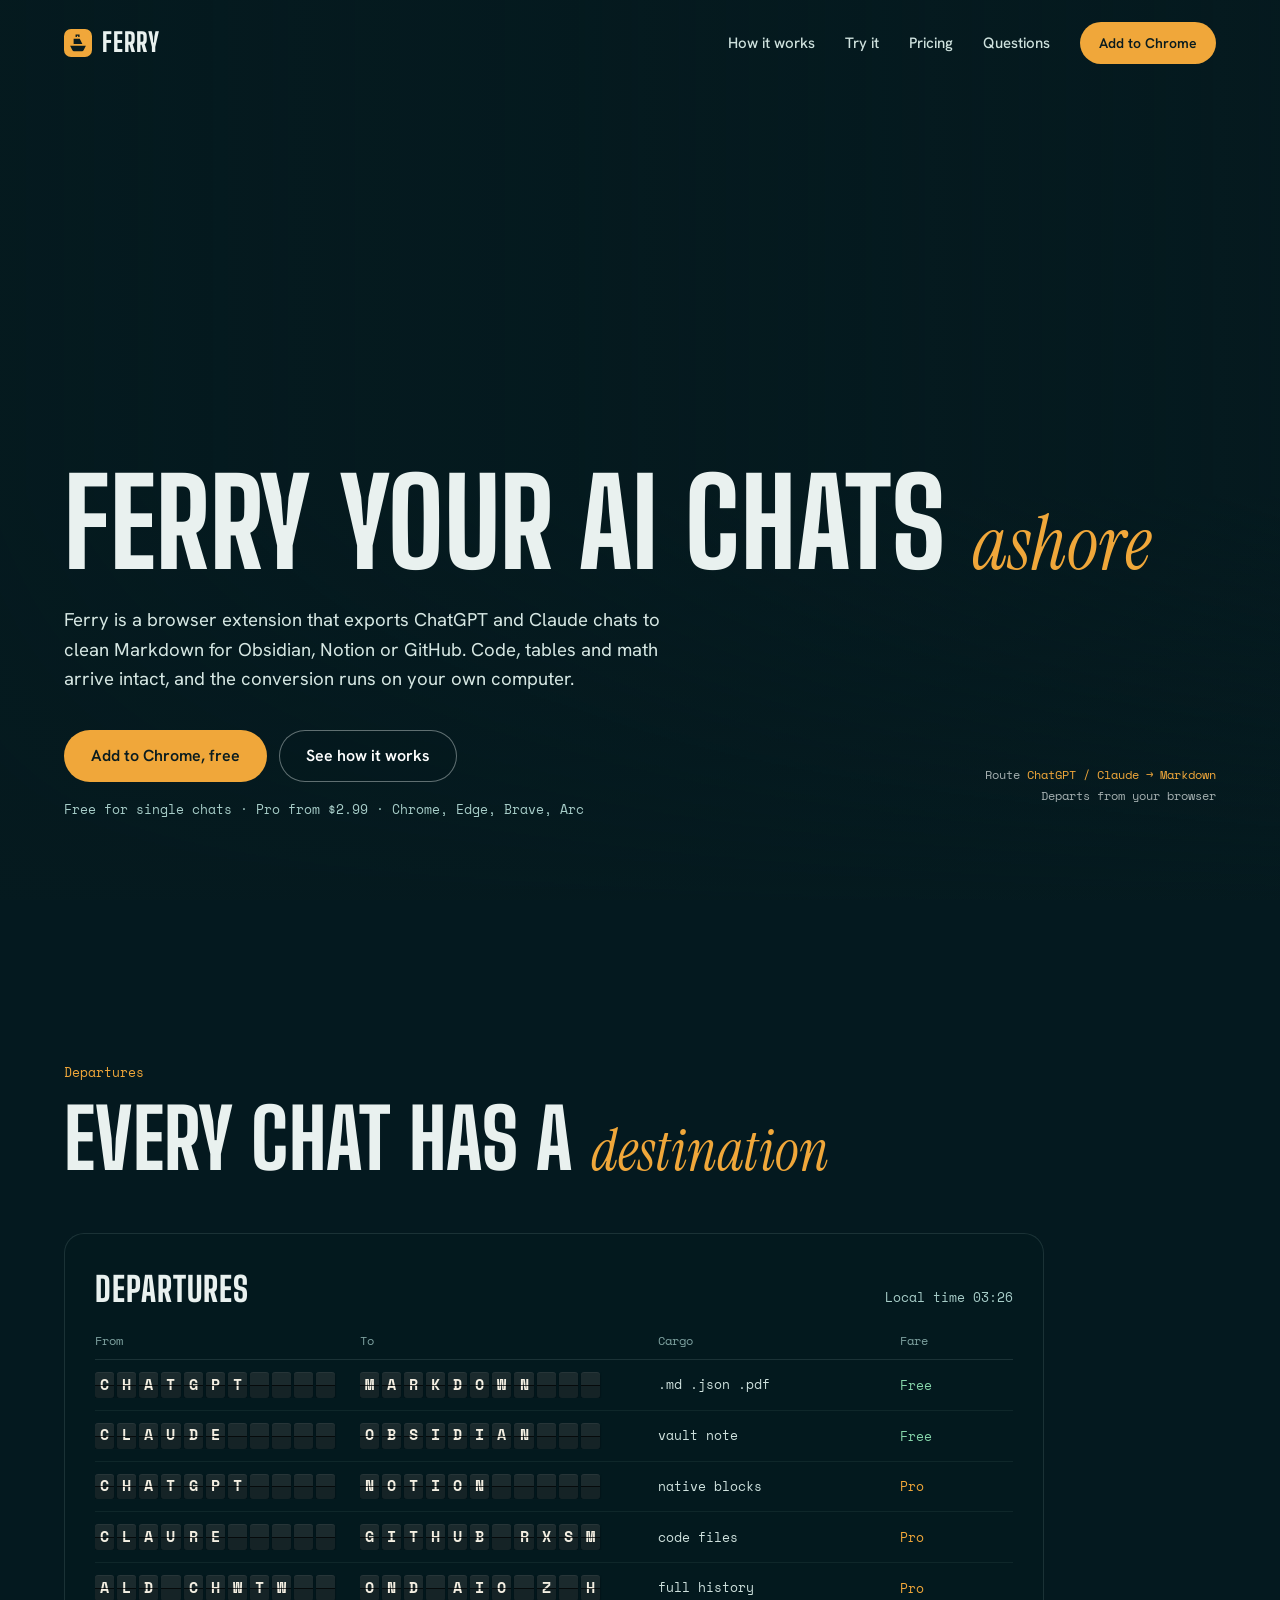
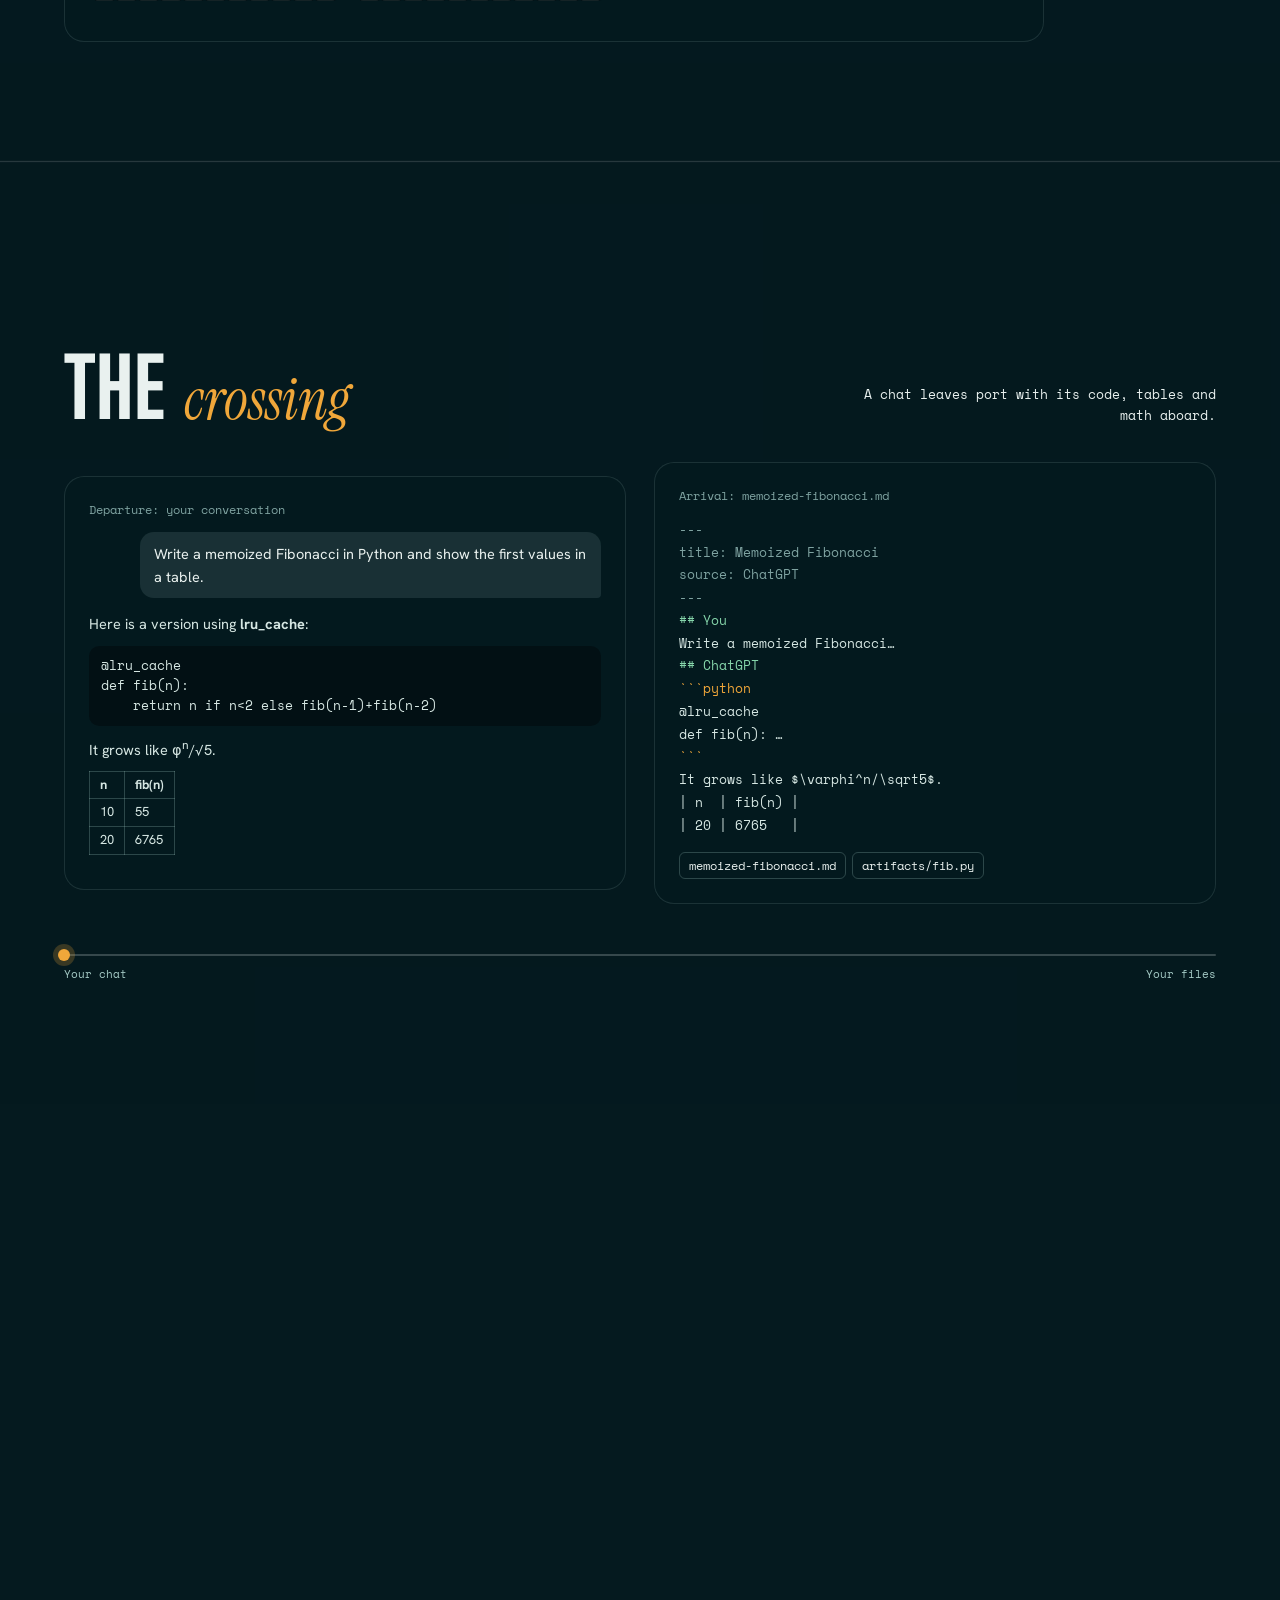
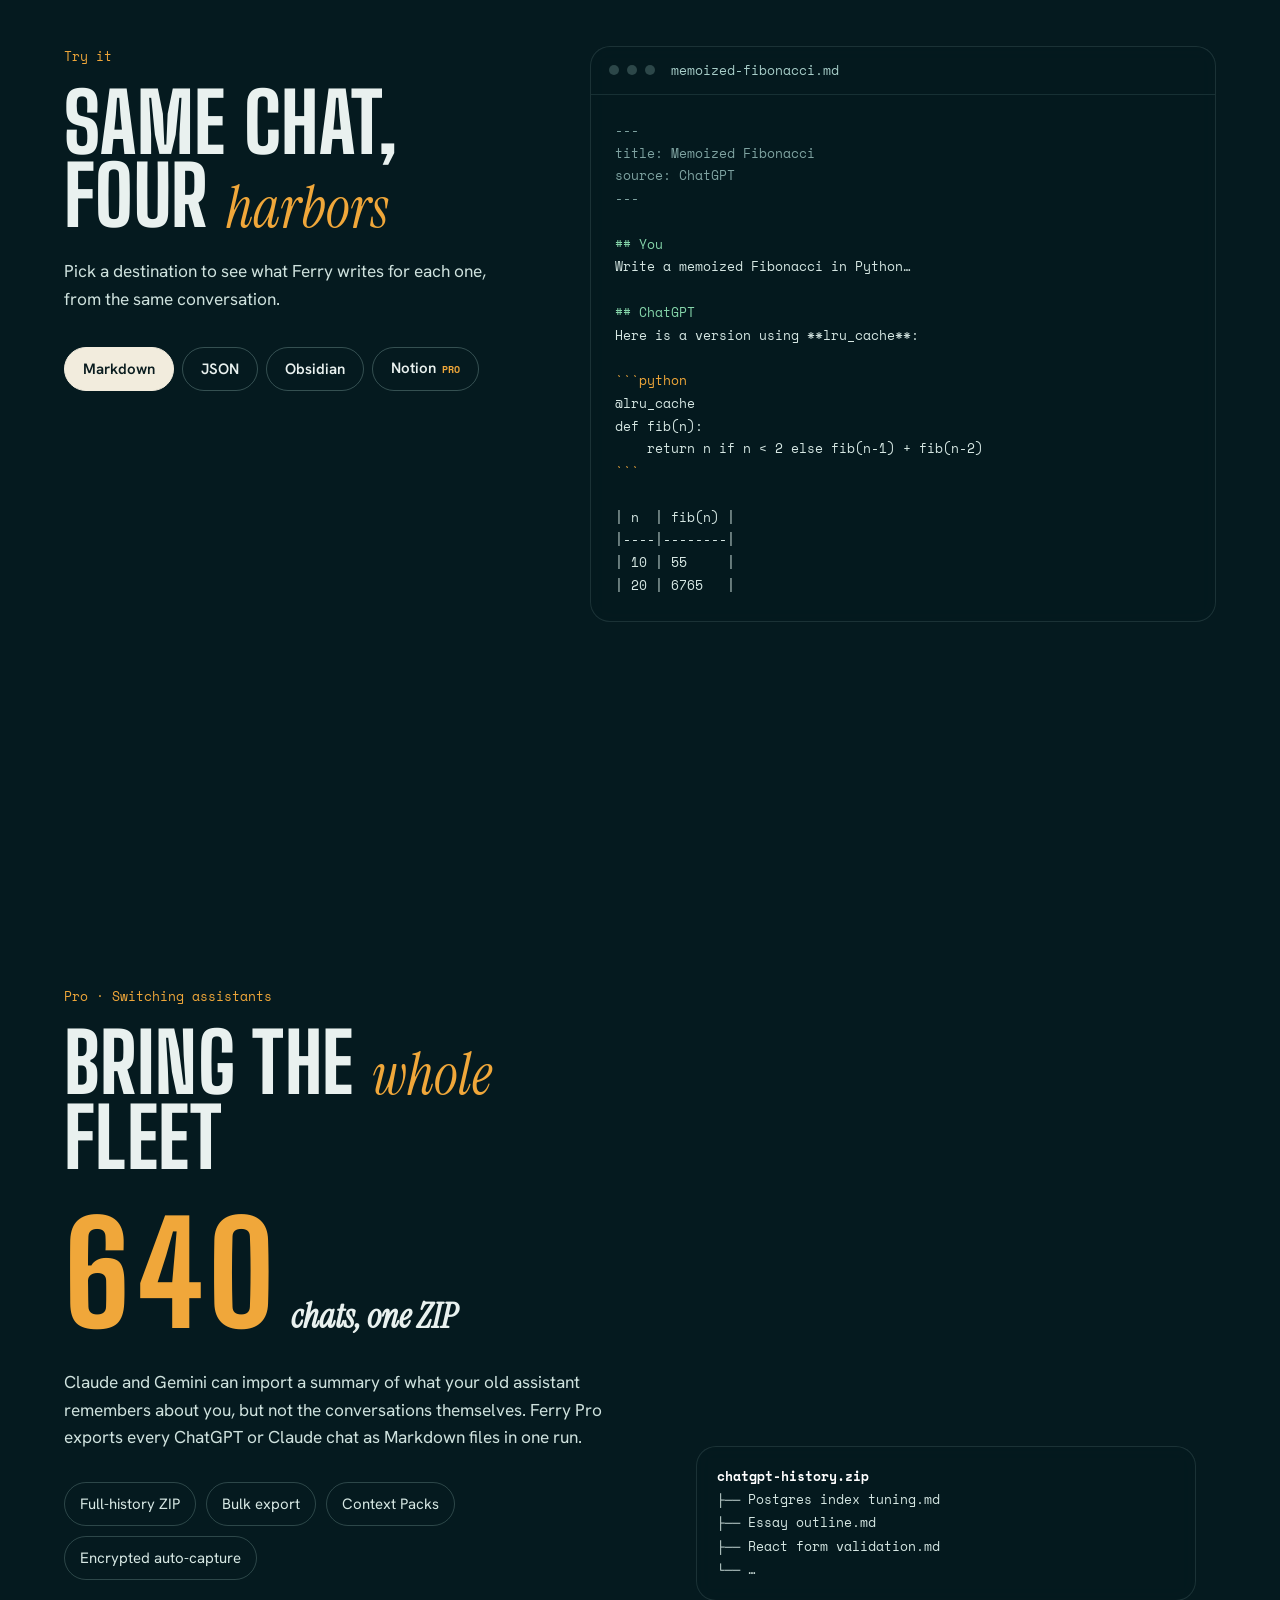
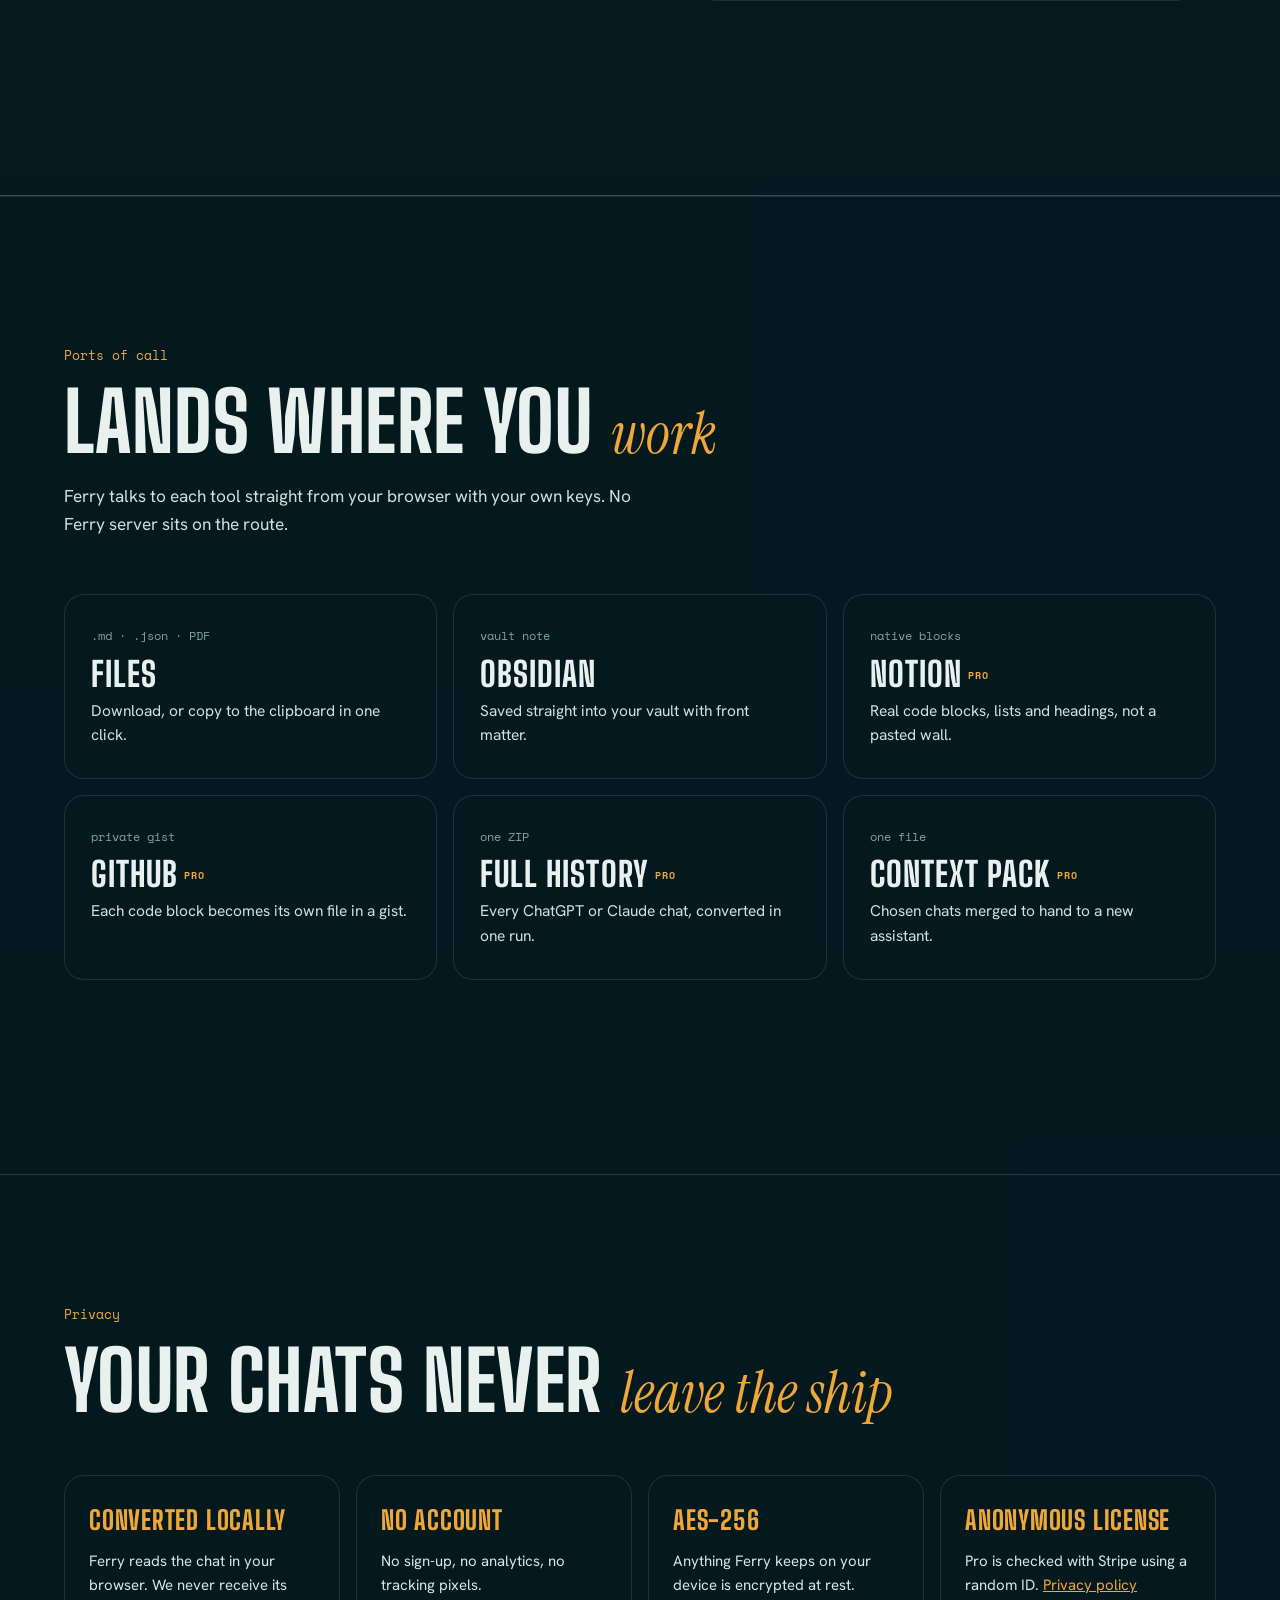
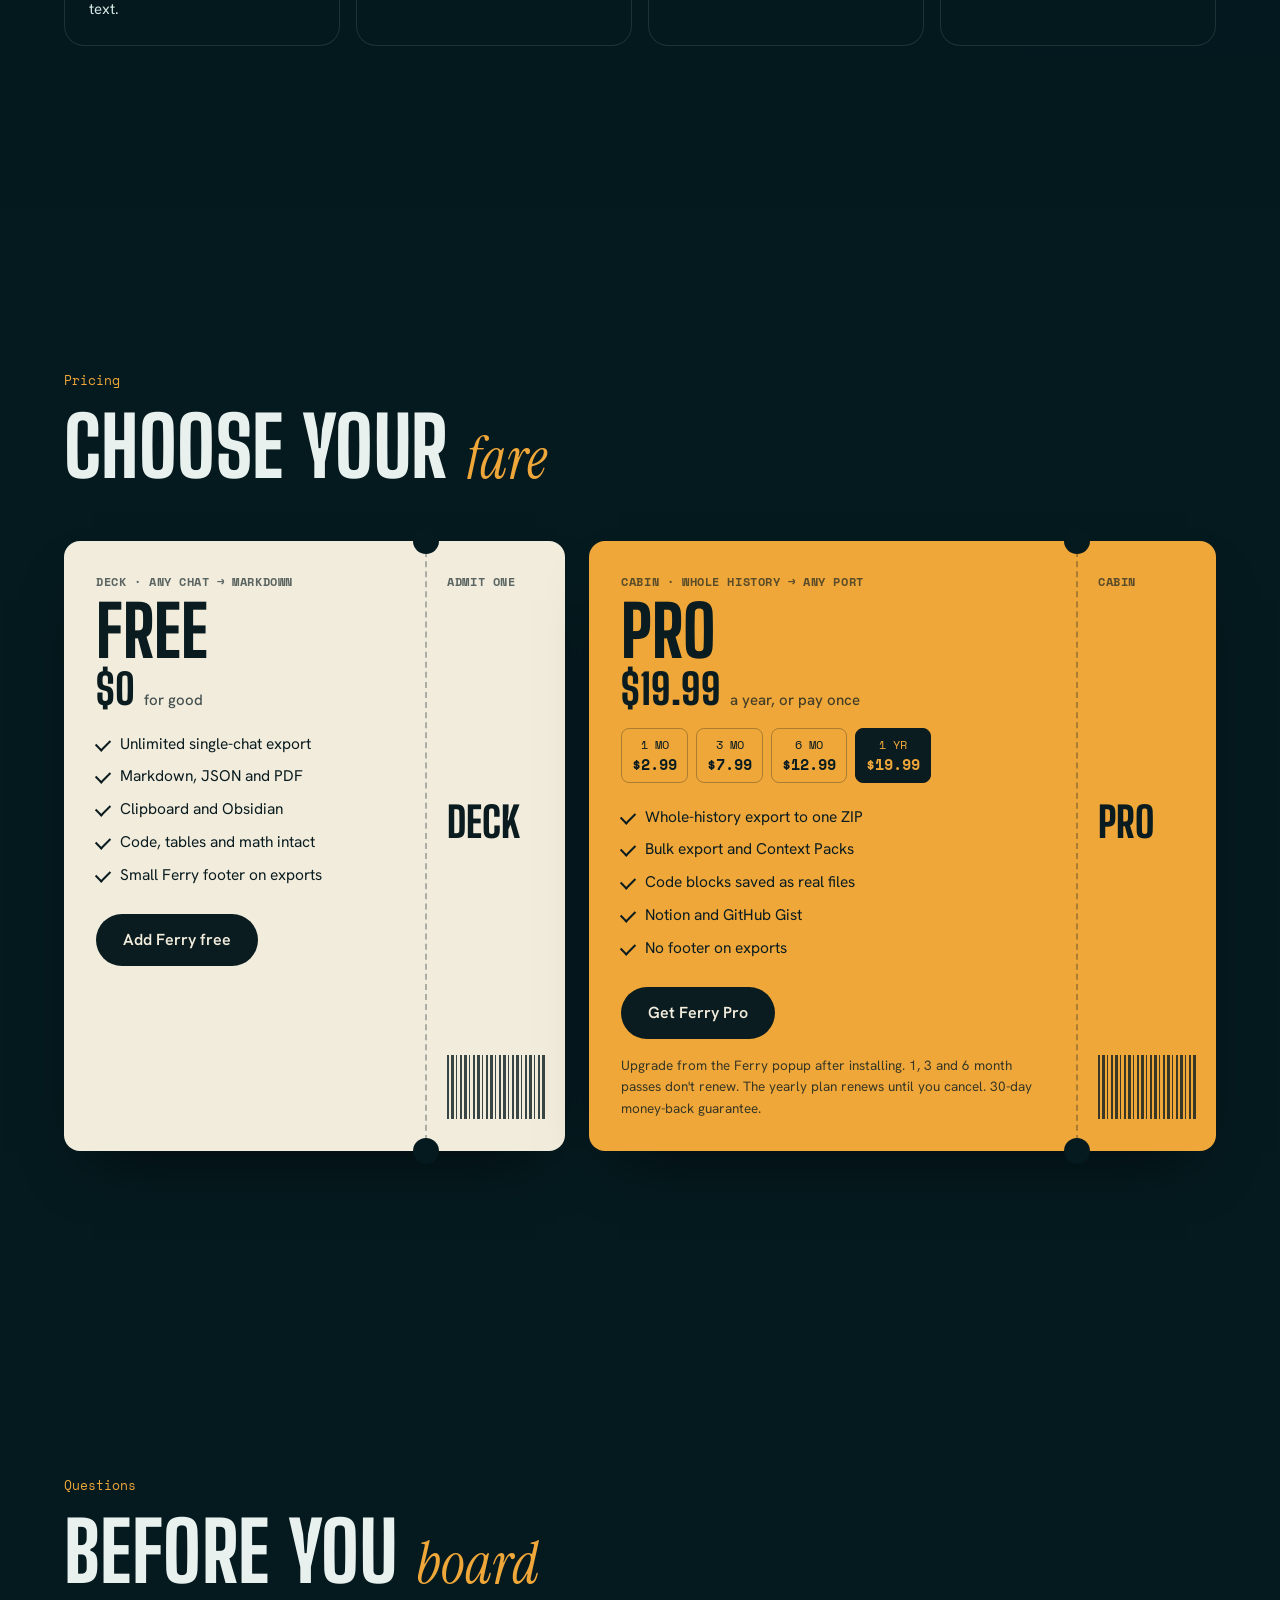
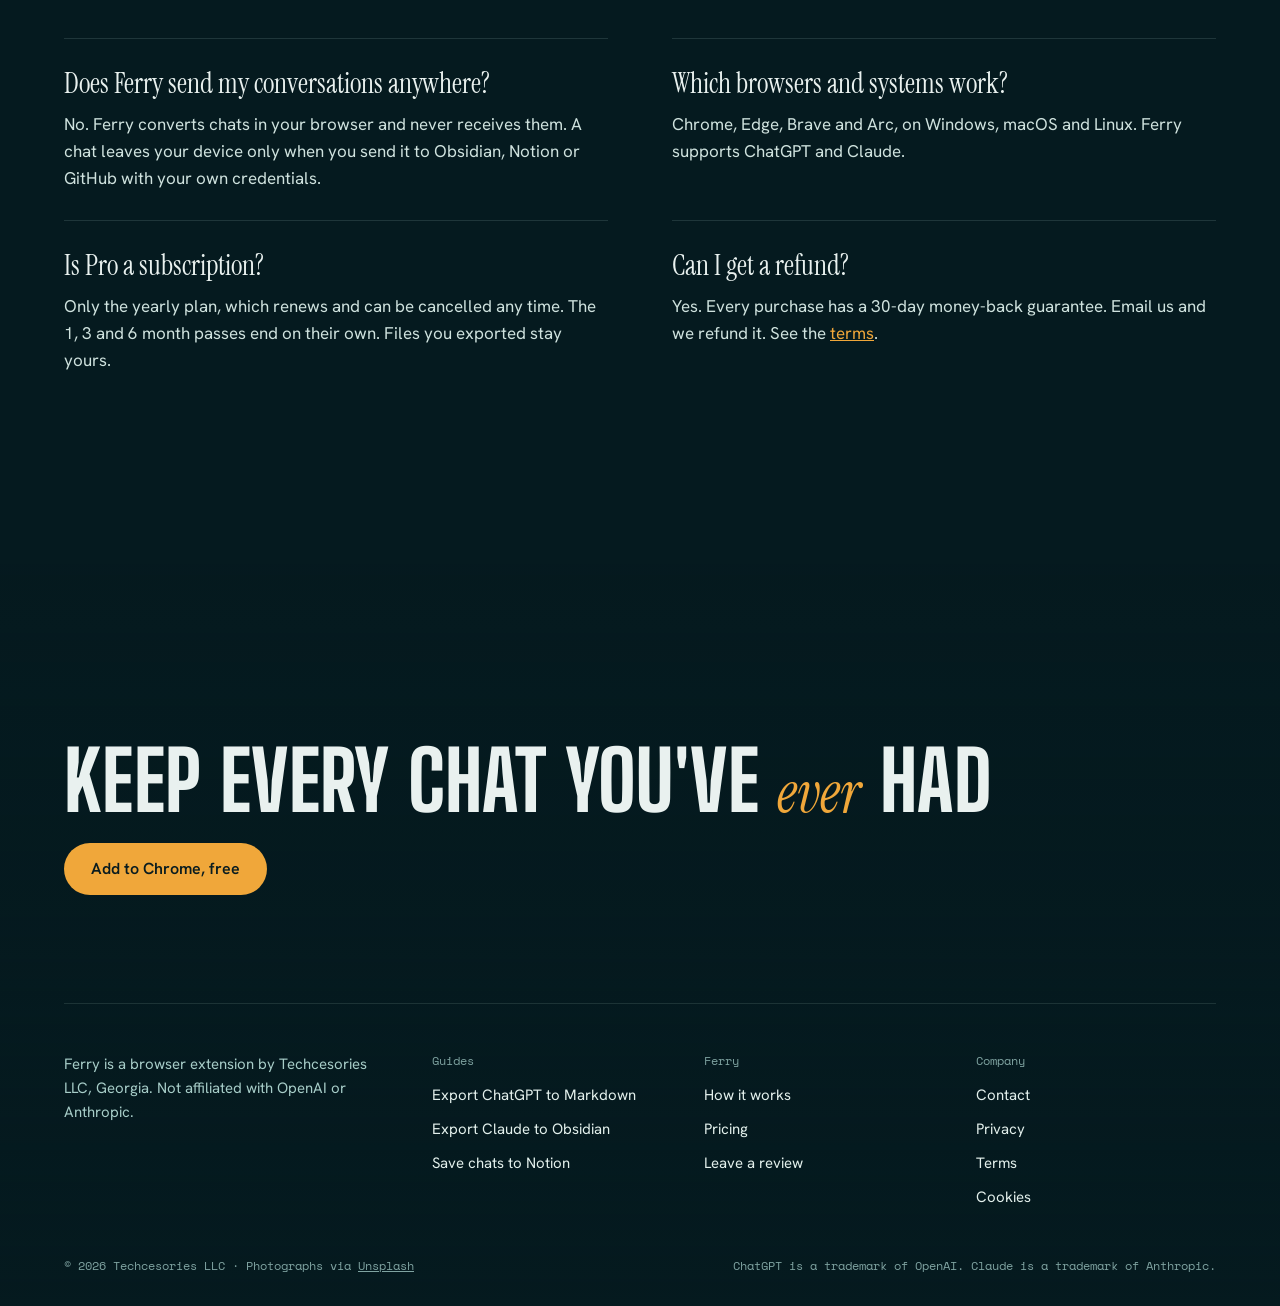
==== commit 8a3fa0ef: "Photo-based redesign: real Unsplash photography, calmer motion - Cartoon canvas sea replaced by full" ====
--- a/index.html
+++ b/index.html
@@ -6,7 +6,7 @@
 <title>Ferry: Export ChatGPT & Claude to Markdown & Obsidian</title>
 <meta name="description" content="Ferry is a browser extension that exports ChatGPT and Claude chats to clean Markdown, Obsidian, Notion and GitHub. Code, tables and math stay intact. Runs locally." />
 <link rel="canonical" href="https://ferry.techcesories.com/" />
-<meta name="theme-color" content="#07232a" />
+<meta name="theme-color" content="#051a1f" />
 <link rel="icon" href="/favicon.svg" type="image/svg+xml" />
 <meta property="og:type" content="website" />
 <meta property="og:site_name" content="Ferry" />
@@ -25,16 +25,12 @@
 <script type="application/ld+json">{"@context":"https://schema.org","@type":"FAQPage","mainEntity":[{"@type":"Question","name":"Does Ferry send my conversations anywhere?","acceptedAnswer":{"@type":"Answer","text":"No. Ferry converts chats inside your browser and never receives them. Pro checks your license with an anonymous ID through Stripe. A chat leaves your device only when you send it to Obsidian, Notion or GitHub with your own credentials."}},{"@type":"Question","name":"Which browsers work?","acceptedAnswer":{"@type":"Answer","text":"Chrome, Edge, Brave and Arc, on Windows, macOS and Linux."}},{"@type":"Question","name":"Is Pro a subscription?","acceptedAnswer":{"@type":"Answer","text":"Only the yearly plan, which renews and can be cancelled any time. The 1, 3 and 6 month passes are paid once and end on their own."}},{"@type":"Question","name":"Can I get a refund?","acceptedAnswer":{"@type":"Answer","text":"Yes. Every purchase has a 30-day money-back guarantee."}}]}</script>
 <link rel="preconnect" href="https://fonts.googleapis.com" />
 <link rel="preconnect" href="https://fonts.gstatic.com" crossorigin />
-<link href="https://fonts.googleapis.com/css2?family=Big+Shoulders+Display:wght@600;700;800;900&family=Instrument+Serif:ital@0;1&family=Hanken+Grotesk:wght@400;500;600;700&family=Space+Mono:wght@400;700&display=swap" rel="stylesheet" />
-<link rel="stylesheet" href="/sea.css" />
-<link rel="stylesheet" href="/site.css" />
+<link rel="preconnect" href="https://images.unsplash.com" />
+<link href="https://fonts.googleapis.com/css2?family=Big+Shoulders+Display:wght@800&family=Instrument+Serif:ital@0;1&family=Hanken+Grotesk:wght@400;500;600&family=Space+Mono:wght@400;700&display=swap" rel="stylesheet" />
+<link rel="stylesheet" href="site.css" />
 </head>
 <body>
 <a class="skip" href="#top">Skip to content</a>
-<div id="boarding" aria-hidden="true"><span>NOW BOARDING ⛴</span></div>
-<canvas class="seascape" id="seaCanvas" aria-hidden="true"></canvas>
-<div id="cursorLight" aria-hidden="true"></div>
-<div id="stormFlash" aria-hidden="true"></div>
 
 <header class="top" id="topbar">
   <div class="wrap">
@@ -46,52 +42,35 @@
       <a href="/#crossing">How it works</a>
       <a href="/#try">Try it</a>
       <a href="/#fares">Pricing</a>
-      <a href="/#soundings">Questions</a>
-      <a class="btn btn--beacon btn--sm magnet" href="https://chromewebstore.google.com/detail/jccpfaknkdpnekdhgchkildnmphgmgao" data-goatcounter-click="cta-nav" target="_blank" rel="noopener">Add to Chrome</a>
+      <a href="/#questions">Questions</a>
+      <a class="btn btn--beacon btn--sm" href="https://chromewebstore.google.com/detail/jccpfaknkdpnekdhgchkildnmphgmgao" data-goatcounter-click="cta-nav" target="_blank" rel="noopener">Add to Chrome</a>
     </nav>
   </div>
 </header>
 
-<div class="gauge" aria-hidden="true"><b id="gaugeLabel">SURFACE</b><div class="gauge__tube"><i id="gaugeDot"></i></div><span id="gaugeDepth">0 m</span></div>
-
 <main id="top">
   <section class="hero">
-    <p class="hero__tag">Route <b>ChatGPT / Claude</b><br>to Markdown, Obsidian, Notion<br>Departs from your browser</p>
-    <div class="wrap">
-      <h1 aria-label="Ferry your AI chats ashore">
-        <span class="row" aria-hidden="true" data-split>Ferry</span>
-        <span class="row row--2" aria-hidden="true"><span class="serif">your</span><span data-split>AI chats</span></span>
-        <span class="row" aria-hidden="true" data-split>ashore</span>
-      </h1>
-      <div class="hero__foot">
-        <p class="hero__lead"><b>Ferry is a browser extension that exports ChatGPT and Claude chats to clean Markdown</b> for Obsidian, Notion or GitHub. Code blocks, tables and math arrive intact, and every byte is converted on your own computer.</p>
-        <div class="hero__cta">
-          <div class="row">
-            <a class="btn btn--beacon magnet" href="https://chromewebstore.google.com/detail/jccpfaknkdpnekdhgchkildnmphgmgao" data-goatcounter-click="cta-install" target="_blank" rel="noopener"><span class="dot"></span>Add to Chrome, free</a>
-            <a class="btn btn--ghost magnet" href="#crossing" data-goatcounter-click="cta-how">Watch the crossing</a>
-          </div>
-          <span class="hero__fine">Free for single chats · Pro from $2.99 · Chrome, Edge, Brave, Arc</span>
-        </div>
-      </div>
-    </div>
-  </section>
-
-  <div class="band" aria-hidden="true"><div class="band__track">
-    <span>ChatGPT <i>⛴</i> Markdown <i>◆</i> Claude <i>⛴</i> Obsidian <i>◆</i> Code as files <i>◆</i> Tables intact <i>◆</i> Math intact <i>◆</i></span>
-    <span>ChatGPT <i>⛴</i> Markdown <i>◆</i> Claude <i>⛴</i> Obsidian <i>◆</i> Code as files <i>◆</i> Tables intact <i>◆</i> Math intact <i>◆</i></span>
-  </div></div>
-  <div class="band band--rev" aria-hidden="true"><div class="band__track">
-    <span>Local first <i>⚓</i> No account <i>⚓</i> No tracking <i>⚓</i> Your keys <i>⚓</i> Your files <i>⚓</i></span>
-    <span>Local first <i>⚓</i> No account <i>⚓</i> No tracking <i>⚓</i> Your keys <i>⚓</i> Your files <i>⚓</i></span>
-  </div></div>
-
-  <section class="sec" id="departures" data-depth="Departures">
-    <div class="wrap">
-      <p class="kick rv">Terminal 1</p>
-      <h2 class="mega rv">Every chat has<br>a <span class="serif">destination</span></h2>
+    <div class="photo photo--hero shade-left" aria-hidden="true"><img src="https://images.unsplash.com/photo-1480742444427-f4bb0573e315?auto=format&fit=crop&w=2000&q=72" srcset="https://images.unsplash.com/photo-1480742444427-f4bb0573e315?auto=format&fit=crop&w=800&q=72 800w, https://images.unsplash.com/photo-1480742444427-f4bb0573e315?auto=format&fit=crop&w=1400&q=72 1400w, https://images.unsplash.com/photo-1480742444427-f4bb0573e315?auto=format&fit=crop&w=2000&q=72 2000w, https://images.unsplash.com/photo-1480742444427-f4bb0573e315?auto=format&fit=crop&w=2800&q=72 2800w" sizes="100vw" alt="" style="object-position:62% 50%" fetchpriority="high"></div>
+    <div class="wrap">
+      <h1 class="enter">Ferry your AI chats <span class="serif">ashore</span></h1>
+      <p class="hero__lead enter">Ferry is a browser extension that exports ChatGPT and Claude chats to clean Markdown for Obsidian, Notion or GitHub. Code, tables and math arrive intact, and the conversion runs on your own computer.</p>
+      <div class="hero__cta enter">
+        <a class="btn btn--beacon" href="https://chromewebstore.google.com/detail/jccpfaknkdpnekdhgchkildnmphgmgao" data-goatcounter-click="cta-install" target="_blank" rel="noopener">Add to Chrome, free</a>
+        <a class="btn btn--ghost" href="#crossing" data-goatcounter-click="cta-how">See how it works</a>
+      </div>
+      <span class="hero__fine enter">Free for single chats · Pro from $2.99 · Chrome, Edge, Brave, Arc</span>
+    </div>
+    <p class="hero__coords" aria-hidden="true">Route <b>ChatGPT / Claude → Markdown</b><br>Departs from your browser</p>
+  </section>
+
+  <section class="sec" id="departures">
+    <div class="photo shade-full" aria-hidden="true" data-parallax><img src="https://images.unsplash.com/photo-1762838896748-12aba8c2a7b8?auto=format&fit=crop&w=2000&q=72" srcset="https://images.unsplash.com/photo-1762838896748-12aba8c2a7b8?auto=format&fit=crop&w=800&q=72 800w, https://images.unsplash.com/photo-1762838896748-12aba8c2a7b8?auto=format&fit=crop&w=1400&q=72 1400w, https://images.unsplash.com/photo-1762838896748-12aba8c2a7b8?auto=format&fit=crop&w=2000&q=72 2000w, https://images.unsplash.com/photo-1762838896748-12aba8c2a7b8?auto=format&fit=crop&w=2800&q=72 2800w" sizes="100vw" alt="" style="object-position:center" loading="lazy" decoding="async"></div>
+    <div class="wrap">
+      <p class="kick rv">Departures</p>
+      <h2 class="mega rv">Every chat has a <span class="serif">destination</span></h2>
       <div class="board glass rv" aria-label="Export routes Ferry supports">
-        <div class="board__head"><h3>Departures</h3><span id="clock">--:--</span></div>
-        <div class="board__cols"><span>From</span><span>To</span><span>Cargo</span><span>Status</span></div>
+        <div class="board__head"><h3>Departures</h3><span id="clock"></span></div>
+        <div class="board__cols"><span>From</span><span>To</span><span>Cargo</span><span>Fare</span></div>
         <div class="board__row"><div class="flaps" data-flap="CHATGPT"></div><div class="flaps" data-flap="MARKDOWN"></div><span class="mono">.md .json .pdf</span><span class="status">Free</span></div>
         <div class="board__row"><div class="flaps" data-flap="CLAUDE"></div><div class="flaps" data-flap="OBSIDIAN"></div><span class="mono">vault note</span><span class="status">Free</span></div>
         <div class="board__row"><div class="flaps" data-flap="CHATGPT"></div><div class="flaps" data-flap="NOTION"></div><span class="mono">native blocks</span><span class="status status--b">Pro</span></div>
@@ -101,46 +80,41 @@
     </div>
   </section>
 
-  <section class="crossing" id="crossing" data-depth="The crossing">
+  <section class="crossing" id="crossing">
     <div class="crossing__stage">
-      <div class="wrap crossing__head">
-        <h2 class="mega">The <span class="serif">crossing</span></h2>
-        <p class="crossing__step" id="stepText" aria-live="polite">Scroll to set sail. A chat leaves port with its code, tables and math aboard.</p>
-      </div>
-      <div class="wrap strait">
-        <div class="dock dock--from glass">
-          <div class="dock__label">Port of departure: your chat</div>
+      <div class="photo shade-full" aria-hidden="true"><img src="https://images.unsplash.com/photo-1765463393699-460078386b10?auto=format&fit=crop&w=2000&q=72" srcset="https://images.unsplash.com/photo-1765463393699-460078386b10?auto=format&fit=crop&w=800&q=72 800w, https://images.unsplash.com/photo-1765463393699-460078386b10?auto=format&fit=crop&w=1400&q=72 1400w, https://images.unsplash.com/photo-1765463393699-460078386b10?auto=format&fit=crop&w=2000&q=72 2000w, https://images.unsplash.com/photo-1765463393699-460078386b10?auto=format&fit=crop&w=2800&q=72 2800w" sizes="100vw" alt="" style="object-position:center" loading="lazy" decoding="async"></div>
+      <div class="crossing__inner">
+        <div class="crossing__head">
+          <h2 class="mega">The <span class="serif">crossing</span></h2>
+          <p class="crossing__step" id="stepText" aria-live="polite">A chat leaves port with its code, tables and math aboard.</p>
+        </div>
+        <div class="card glass">
+          <div class="card__label">Departure: your conversation</div>
           <div class="bubble">Write a memoized Fibonacci in Python and show the first values in a table.</div>
           <div class="reply">Here is a version using <b>lru_cache</b>:
 <pre>@lru_cache
 def fib(n):
     return n if n&lt;2 else fib(n-1)+fib(n-2)</pre>
-            The growth rate is φ<sup>n</sup>/√5.
+            It grows like φ<sup>n</sup>/√5.
             <table><tr><th>n</th><th>fib(n)</th></tr><tr><td>10</td><td>55</td></tr><tr><td>20</td><td>6765</td></tr></table>
           </div>
         </div>
-        <div class="water" aria-hidden="true">
-          <svg class="route" viewBox="0 0 600 400" preserveAspectRatio="none"><path d="M0 220 C150 120 280 300 420 190 S560 170 600 200" fill="none" stroke="rgba(240,167,58,.55)" stroke-width="2" stroke-dasharray="6 9"/></svg>
-          <div class="vessel" id="vessel">
-            <div class="crates"><span class="crate">CODE</span><span class="crate">TABLE</span><span class="crate">MATH</span><span class="crate">.PY</span></div>
-            <svg viewBox="0 0 150 80"><path d="M6 46h138l-14 22a8 8 0 0 1-7 4H27a8 8 0 0 1-7-4z" fill="#f0a73a"/><rect x="34" y="26" width="70" height="20" rx="3" fill="#f2ecdd"/><rect x="44" y="12" width="34" height="14" rx="2" fill="#f2ecdd"/><rect x="58" y="2" width="8" height="10" fill="#0a1c1f"/><g fill="#0e353c"><rect x="42" y="31" width="9" height="8" rx="1"/><rect x="56" y="31" width="9" height="8" rx="1"/><rect x="70" y="31" width="9" height="8" rx="1"/><rect x="84" y="31" width="9" height="8" rx="1"/></g><path d="M0 74c10-5 18-5 28 0s18 5 28 0 18-5 28 0 18 5 28 0 18-5 28 0" stroke="#a7cdc8" stroke-width="2" fill="none" opacity=".6"/></svg>
-          </div>
-        </div>
-        <div class="dock dock--to glass">
-          <div class="dock__label">Harbor: memoized-fibonacci.md</div>
-<pre id="mdOut"><span class="ln c">---</span><span class="ln c">title: Memoized Fibonacci</span><span class="ln c">source: ChatGPT</span><span class="ln c">---</span><span class="ln h">## You</span><span class="ln">Write a memoized Fibonacci…</span><span class="ln h">## ChatGPT</span><span class="ln"><span class="k">```python</span></span><span class="ln">@lru_cache</span><span class="ln">def fib(n): …</span><span class="ln"><span class="k">```</span></span><span class="ln">Growth: $\varphi^n/\sqrt5$</span><span class="ln">| n  | fib(n) |</span><span class="ln">| 20 | 6765   |</span></pre>
+        <div class="card glass">
+          <div class="card__label">Arrival: memoized-fibonacci.md</div>
+<pre class="md" id="mdOut"><span class="ln c">---</span><span class="ln c">title: Memoized Fibonacci</span><span class="ln c">source: ChatGPT</span><span class="ln c">---</span><span class="ln h">## You</span><span class="ln">Write a memoized Fibonacci…</span><span class="ln h">## ChatGPT</span><span class="ln"><span class="k">```python</span></span><span class="ln">@lru_cache</span><span class="ln">def fib(n): …</span><span class="ln"><span class="k">```</span></span><span class="ln">It grows like $\varphi^n/\sqrt5$.</span><span class="ln">| n  | fib(n) |</span><span class="ln">| 20 | 6765   |</span></pre>
           <div class="files"><span>memoized-fibonacci.md</span><span>artifacts/fib.py</span></div>
         </div>
-      </div>
-    </div>
-  </section>
-
-  <section class="sec" id="try" data-depth="Try it">
+        <div class="route" id="route" aria-hidden="true"><i></i><b></b><span>Your chat</span><span>Your files</span></div>
+      </div>
+    </div>
+  </section>
+
+  <section class="sec" id="try">
     <div class="wrap try">
       <div>
-        <p class="kick rv">Pick a port</p>
-        <h2 class="mega rv">Same chat,<br>four <span class="serif">harbors</span></h2>
-        <p class="lede rv">Tap a destination to see what Ferry writes for each one, from the same conversation.</p>
+        <p class="kick rv">Try it</p>
+        <h2 class="mega rv">Same chat, four <span class="serif">harbors</span></h2>
+        <p class="lede rv">Pick a destination to see what Ferry writes for each one, from the same conversation.</p>
         <div class="tabs rv" role="tablist" aria-label="Export format">
           <button class="tab" role="tab" aria-selected="true" data-fmt="md">Markdown</button>
           <button class="tab" role="tab" aria-selected="false" data-fmt="json">JSON</button>
@@ -155,91 +129,76 @@
     </div>
   </section>
 
-  <section class="sec" id="history" data-depth="Full history">
+  <section class="sec" id="history">
     <div class="wrap history">
       <div>
         <p class="kick rv">Pro · Switching assistants</p>
         <h2 class="mega rv">Bring the <span class="serif">whole</span> fleet</h2>
-        <div class="odo" id="odo" role="img" aria-label="640 chats into one ZIP"><span class="odo__d"><span></span></span><span class="odo__d"><span></span></span><span class="odo__d"><span></span></span><small>chats,<br>one ZIP</small></div>
-        <p class="lede rv">Claude and Gemini can import a summary of what your old assistant remembers about you, but not the conversations. Ferry Pro exports every ChatGPT or Claude chat as Markdown files in one run.</p>
+        <div class="odo" id="odo" role="img" aria-label="640 chats in one ZIP"><span class="odo__d"><span></span></span><span class="odo__d"><span></span></span><span class="odo__d"><span></span></span><small>chats, one ZIP</small></div>
+        <p class="lede rv">Claude and Gemini can import a summary of what your old assistant remembers about you, but not the conversations themselves. Ferry Pro exports every ChatGPT or Claude chat as Markdown files in one run.</p>
         <div class="perks rv"><span>Full-history ZIP</span><span>Bulk export</span><span>Context Packs</span><span>Encrypted auto-capture</span></div>
       </div>
-      <div class="manifest glass rv">
-        <b>CARGO MANIFEST</b> · chatgpt-history.zip
-        <div class="bar"><i id="manBar"></i></div>
-        ├── 2026-11-21 Postgres index tuning.md<br>
-        ├── 2026-11-19 Essay outline.md<br>
-        ├── 2026-11-18 React form validation.md<br>
-        │&nbsp;&nbsp;&nbsp;└── artifacts/useForm.ts<br>
-        ├── 2026-11-14 Trip budget.md<br>
-        ├── 2026-11-09 Physics lab writeup.md<br>
-        └── …
-      </div>
-    </div>
-  </section>
-
-  <section class="sec" id="ports" data-depth="Ports of call">
-    <div class="wrap">
-      <p class="kick rv">Chart</p>
-      <h2 class="mega rv">Ports of <span class="serif">call</span></h2>
+      <div class="history__pic rv">
+        <img src="https://images.unsplash.com/photo-1494412552100-42e4e7a74ec6?auto=format&fit=crop&w=2000&q=72" srcset="https://images.unsplash.com/photo-1494412552100-42e4e7a74ec6?auto=format&fit=crop&w=800&q=72 800w, https://images.unsplash.com/photo-1494412552100-42e4e7a74ec6?auto=format&fit=crop&w=1400&q=72 1400w, https://images.unsplash.com/photo-1494412552100-42e4e7a74ec6?auto=format&fit=crop&w=2000&q=72 2000w, https://images.unsplash.com/photo-1494412552100-42e4e7a74ec6?auto=format&fit=crop&w=2800&q=72 2800w" sizes="(max-width:1100px) 100vw, 640px" alt="Shipping containers stacked in rows at a port, seen from above" style="object-position:center" loading="lazy" decoding="async">
+        <div class="history__badge glass"><b>chatgpt-history.zip</b><br>├── Postgres index tuning.md<br>├── Essay outline.md<br>├── React form validation.md<br>└── …</div>
+      </div>
+    </div>
+  </section>
+
+  <section class="sec" id="ports">
+    <div class="photo shade-full" aria-hidden="true" data-parallax><img src="https://images.unsplash.com/photo-1747115632855-ae7ae83acec2?auto=format&fit=crop&w=2000&q=72" srcset="https://images.unsplash.com/photo-1747115632855-ae7ae83acec2?auto=format&fit=crop&w=800&q=72 800w, https://images.unsplash.com/photo-1747115632855-ae7ae83acec2?auto=format&fit=crop&w=1400&q=72 1400w, https://images.unsplash.com/photo-1747115632855-ae7ae83acec2?auto=format&fit=crop&w=2000&q=72 2000w, https://images.unsplash.com/photo-1747115632855-ae7ae83acec2?auto=format&fit=crop&w=2800&q=72 2800w" sizes="100vw" alt="" style="object-position:center" loading="lazy" decoding="async"></div>
+    <div class="wrap">
+      <p class="kick rv">Ports of call</p>
+      <h2 class="mega rv">Lands where you <span class="serif">work</span></h2>
       <p class="lede rv">Ferry talks to each tool straight from your browser with your own keys. No Ferry server sits on the route.</p>
-      <div class="chart glass" id="chart">
-        <div class="chart__grid"></div>
-        <svg viewBox="0 0 1000 440" preserveAspectRatio="none" aria-hidden="true">
-          <path class="lane draw" d="M140 140 C330 60 470 70 560 90 S760 80 860 88"/>
-          <path class="lane draw" d="M140 140 C300 200 440 230 560 260"/>
-          <path class="lane draw" d="M140 300 C320 330 600 380 860 340"/>
-          <path class="lane draw" d="M140 300 C330 250 560 200 860 210"/>
-        </svg>
-        <div class="port port--src" style="left:14%;top:32%"><i></i><b>ChatGPT</b><span>Port of departure</span></div>
-        <div class="port port--src" style="left:14%;top:68%"><i></i><b>Claude</b><span>Port of departure</span></div>
-        <div class="port" style="left:86%;top:20%"><i></i><b>Obsidian</b><span>Into your vault</span></div>
-        <div class="port" style="left:56%;top:59%"><i></i><b>Files</b><span>.md, .json, PDF</span></div>
-        <div class="port" style="left:86%;top:48%"><i></i><b>Notion<em>PRO</em></b><span>Real blocks, not paste</span></div>
-        <div class="port" style="left:86%;top:77%"><i></i><b>GitHub<em>PRO</em></b><span>A private gist per chat</span></div>
-        <svg class="rose" viewBox="0 0 100 100" aria-hidden="true"><circle cx="50" cy="50" r="46" fill="none" stroke="#a7cdc8" stroke-width="1"/><path d="M50 4 L56 50 L50 96 L44 50Z" fill="#f0a73a"/><path d="M4 50 L50 44 L96 50 L50 56Z" fill="#a7cdc8"/></svg>
-      </div>
-    </div>
-  </section>
-
-  <section class="hold" id="hold" data-depth="The hold">
-    <div class="wrap">
-      <div class="hold__words">
-        <p class="hold__dark" aria-hidden="true">Your chats<br>never leave<br><span class="serif">the</span> ship</p>
-        <h2 class="hold__lit" id="holdLit">Your chats<br>never leave<br><span class="serif">the</span> ship</h2>
-      </div>
-      <div class="hold__facts">
-        <div class="glass"><b>Converted locally</b><p>Ferry reads the chat in your browser. We never receive its text.</p></div>
-        <div class="glass"><b>No account</b><p>No sign-up, no analytics, no tracking pixels.</p></div>
-        <div class="glass"><b>AES-256</b><p>Anything Ferry keeps on your device is encrypted at rest.</p></div>
-        <div class="glass"><b>Anonymous license</b><p>Pro is checked with Stripe using a random ID. <a href="/privacy/">Privacy policy</a></p></div>
-      </div>
-    </div>
-  </section>
-
-  <section class="sec" id="fares" data-depth="Fares">
-    <div class="wrap">
-      <p class="kick rv">Ticket office</p>
+      <div class="ports">
+        <div class="port glass rv"><span class="port__k">.md · .json · PDF</span><h3>Files</h3><p>Download, or copy to the clipboard in one click.</p></div>
+        <div class="port glass rv"><span class="port__k">vault note</span><h3>Obsidian</h3><p>Saved straight into your vault with front matter.</p></div>
+        <div class="port glass rv"><span class="port__k">native blocks</span><h3>Notion<em>PRO</em></h3><p>Real code blocks, lists and headings, not a pasted wall.</p></div>
+        <div class="port glass rv"><span class="port__k">private gist</span><h3>GitHub<em>PRO</em></h3><p>Each code block becomes its own file in a gist.</p></div>
+        <div class="port glass rv"><span class="port__k">one ZIP</span><h3>Full history<em>PRO</em></h3><p>Every ChatGPT or Claude chat, converted in one run.</p></div>
+        <div class="port glass rv"><span class="port__k">one file</span><h3>Context Pack<em>PRO</em></h3><p>Chosen chats merged to hand to a new assistant.</p></div>
+      </div>
+    </div>
+  </section>
+
+  <section class="sec" id="privacy">
+    <div class="photo shade-full" aria-hidden="true" data-parallax><img src="https://images.unsplash.com/photo-1687904673913-53383dbe85cb?auto=format&fit=crop&w=2000&q=72" srcset="https://images.unsplash.com/photo-1687904673913-53383dbe85cb?auto=format&fit=crop&w=800&q=72 800w, https://images.unsplash.com/photo-1687904673913-53383dbe85cb?auto=format&fit=crop&w=1400&q=72 1400w, https://images.unsplash.com/photo-1687904673913-53383dbe85cb?auto=format&fit=crop&w=2000&q=72 2000w, https://images.unsplash.com/photo-1687904673913-53383dbe85cb?auto=format&fit=crop&w=2800&q=72 2800w" sizes="100vw" alt="" style="object-position:center" loading="lazy" decoding="async"></div>
+    <div class="wrap">
+      <p class="kick rv">Privacy</p>
+      <h2 class="mega rv">Your chats never <span class="serif">leave the ship</span></h2>
+      <div class="facts">
+        <div class="glass rv"><b>Converted locally</b><p>Ferry reads the chat in your browser. We never receive its text.</p></div>
+        <div class="glass rv"><b>No account</b><p>No sign-up, no analytics, no tracking pixels.</p></div>
+        <div class="glass rv"><b>AES-256</b><p>Anything Ferry keeps on your device is encrypted at rest.</p></div>
+        <div class="glass rv"><b>Anonymous license</b><p>Pro is checked with Stripe using a random ID. <a href="/privacy/">Privacy policy</a></p></div>
+      </div>
+    </div>
+  </section>
+
+  <section class="sec" id="fares">
+    <div class="wrap">
+      <p class="kick rv">Pricing</p>
       <h2 class="mega rv">Choose your <span class="serif">fare</span></h2>
       <div class="passes">
-        <article class="pass tilt rv">
+        <article class="pass rv">
           <div class="pass__main">
             <div class="pass__route">DECK · ANY CHAT → MARKDOWN</div>
             <div class="pass__name">Free</div>
             <div class="pass__price">$0 <small>for good</small></div>
             <ul><li>Unlimited single-chat export</li><li>Markdown, JSON and PDF</li><li>Clipboard and Obsidian</li><li>Code, tables and math intact</li><li>Small Ferry footer on exports</li></ul>
-            <a class="btn btn--ink magnet" href="https://chromewebstore.google.com/detail/jccpfaknkdpnekdhgchkildnmphgmgao" data-goatcounter-click="cta-free" target="_blank" rel="noopener">Add Ferry free</a>
+            <a class="btn btn--ink" href="https://chromewebstore.google.com/detail/jccpfaknkdpnekdhgchkildnmphgmgao" data-goatcounter-click="cta-free" target="_blank" rel="noopener">Add Ferry free</a>
           </div>
           <div class="pass__stub"><span class="pass__route">ADMIT ONE</span><span class="big">DECK</span><div class="barcode"></div></div>
         </article>
-        <article class="pass pass--pro tilt rv">
+        <article class="pass pass--pro rv">
           <div class="pass__main">
             <div class="pass__route">CABIN · WHOLE HISTORY → ANY PORT</div>
             <div class="pass__name">Pro</div>
             <div class="pass__price">$19.99 <small>a year, or pay once</small></div>
             <div class="fares"><span>1 MO<b>$2.99</b></span><span>3 MO<b>$7.99</b></span><span>6 MO<b>$12.99</b></span><span class="best">1 YR<b>$19.99</b></span></div>
             <ul><li>Whole-history export to one ZIP</li><li>Bulk export and Context Packs</li><li>Code blocks saved as real files</li><li>Notion and GitHub Gist</li><li>No footer on exports</li></ul>
-            <a class="btn btn--ink magnet" href="https://chromewebstore.google.com/detail/jccpfaknkdpnekdhgchkildnmphgmgao" data-goatcounter-click="cta-pro" target="_blank" rel="noopener">Get Ferry Pro</a>
+            <a class="btn btn--ink" href="https://chromewebstore.google.com/detail/jccpfaknkdpnekdhgchkildnmphgmgao" data-goatcounter-click="cta-pro" target="_blank" rel="noopener">Get Ferry Pro</a>
             <p class="pass__note">Upgrade from the Ferry popup after installing. 1, 3 and 6 month passes don't renew. The yearly plan renews until you cancel. 30-day money-back guarantee.</p>
           </div>
           <div class="pass__stub"><span class="pass__route">CABIN</span><span class="big">PRO</span><div class="barcode"></div></div>
@@ -248,25 +207,26 @@
     </div>
   </section>
 
-  <section class="sec" id="soundings" data-depth="Soundings">
-    <div class="wrap">
-      <p class="kick rv">Soundings</p>
-      <h2 class="mega rv">Questions from <span class="serif">the</span> deck</h2>
+  <section class="sec" id="questions">
+    <div class="wrap">
+      <p class="kick rv">Questions</p>
+      <h2 class="mega rv">Before you <span class="serif">board</span></h2>
       <div class="faq">
-        <div class="glass rv"><h3>Does Ferry send my conversations anywhere?</h3><p>No. Ferry converts chats in your browser and never receives them. A chat leaves your device only when you send it to Obsidian, Notion or GitHub with your own credentials.</p></div>
-        <div class="glass rv"><h3>Which browsers and systems work?</h3><p>Chrome, Edge, Brave and Arc, on Windows, macOS and Linux. Ferry supports ChatGPT and Claude.</p></div>
-        <div class="glass rv"><h3>Is Pro a subscription?</h3><p>Only the yearly plan, which renews and can be cancelled any time. The 1, 3 and 6 month passes end on their own. Files you exported stay yours.</p></div>
-        <div class="glass rv"><h3>Can I get a refund?</h3><p>Yes. Every purchase has a 30-day money-back guarantee. Email us and we refund it. See the <a href="/terms/">terms</a>.</p></div>
+        <div class="rv"><h3>Does Ferry send my conversations anywhere?</h3><p>No. Ferry converts chats in your browser and never receives them. A chat leaves your device only when you send it to Obsidian, Notion or GitHub with your own credentials.</p></div>
+        <div class="rv"><h3>Which browsers and systems work?</h3><p>Chrome, Edge, Brave and Arc, on Windows, macOS and Linux. Ferry supports ChatGPT and Claude.</p></div>
+        <div class="rv"><h3>Is Pro a subscription?</h3><p>Only the yearly plan, which renews and can be cancelled any time. The 1, 3 and 6 month passes end on their own. Files you exported stay yours.</p></div>
+        <div class="rv"><h3>Can I get a refund?</h3><p>Yes. Every purchase has a 30-day money-back guarantee. Email us and we refund it. See the <a href="/terms/">terms</a>.</p></div>
       </div>
     </div>
   </section>
 </main>
 
-<footer class="foot" data-depth="Seafloor">
+<footer class="foot">
+  <div class="photo shade-bottom" aria-hidden="true" data-parallax><img src="https://images.unsplash.com/photo-1594521241308-8b53bb5b9f13?auto=format&fit=crop&w=2000&q=72" srcset="https://images.unsplash.com/photo-1594521241308-8b53bb5b9f13?auto=format&fit=crop&w=800&q=72 800w, https://images.unsplash.com/photo-1594521241308-8b53bb5b9f13?auto=format&fit=crop&w=1400&q=72 1400w, https://images.unsplash.com/photo-1594521241308-8b53bb5b9f13?auto=format&fit=crop&w=2000&q=72 2000w, https://images.unsplash.com/photo-1594521241308-8b53bb5b9f13?auto=format&fit=crop&w=2800&q=72 2800w" sizes="100vw" alt="" style="object-position:center 70%" loading="lazy" decoding="async"></div>
   <div class="wrap">
     <div class="foot__close">
-      <h2 class="mega">Keep every chat<br>you've <span class="serif">ever</span> had</h2>
-      <a class="btn btn--beacon magnet" href="https://chromewebstore.google.com/detail/jccpfaknkdpnekdhgchkildnmphgmgao" data-goatcounter-click="cta-close" target="_blank" rel="noopener"><span class="dot"></span>Add to Chrome, free</a>
+      <h2 class="mega">Keep every chat you've <span class="serif">ever</span> had</h2>
+      <a class="btn btn--beacon" href="https://chromewebstore.google.com/detail/jccpfaknkdpnekdhgchkildnmphgmgao" data-goatcounter-click="cta-close" target="_blank" rel="noopener">Add to Chrome, free</a>
     </div>
     <div class="foot__row">
       <div><p class="foot__about">Ferry is a browser extension by Techcesories LLC, Georgia. Not affiliated with OpenAI or Anthropic.</p></div>
@@ -274,13 +234,11 @@
       <div><h3>Ferry</h3><ul><li><a href="/#crossing">How it works</a></li><li><a href="/#fares">Pricing</a></li><li><a href="https://chromewebstore.google.com/detail/jccpfaknkdpnekdhgchkildnmphgmgao/reviews" target="_blank" rel="noopener" data-goatcounter-click="cta-review">Leave a review</a></li></ul></div>
       <div><h3>Company</h3><ul><li><a href="mailto:contactus@techcesories.com">Contact</a></li><li><a href="/privacy/">Privacy</a></li><li><a href="/terms/">Terms</a></li><li><a href="/cookies/">Cookies</a></li></ul></div>
     </div>
+    <div class="foot__legal"><span>© 2026 Techcesories LLC · Photographs via <a href="https://unsplash.com" target="_blank" rel="noopener">Unsplash</a></span><span>ChatGPT is a trademark of OpenAI. Claude is a trademark of Anthropic.</span></div>
   </div>
-  <p class="foot__word" aria-hidden="true">Ferry</p>
-  <div class="wrap"><div class="foot__legal"><span>© 2026 Techcesories LLC</span><span>ChatGPT is a trademark of OpenAI. Claude is a trademark of Anthropic.</span></div></div>
 </footer>
 
-<script src="/home.js" defer></script>
-<script src="/sea.js" defer></script>
+<script src="home.js" defer></script>
 <script data-goatcounter="https://techcesories.goatcounter.com/count" async src="//gc.zgo.at/count.js"></script>
 </body>
 </html>
--- a/site.css
+++ b/site.css
@@ -1,253 +1,231 @@
-/* Ferry: one stylesheet for every page. Night sea, beacon amber, dock signage type. */
+/* Ferry: one stylesheet for every page. Real photographs, night-sea palette, slow motion. */
 :root{
-  --abyss:#07232a;--hull:#123e45;--hull-2:#0e353c;--chart:#1f5b62;
-  --foam:#a7cdc8;--foam-dim:#6f9a98;--beacon:#f0a73a;--ink:#0a1c1f;--ok:#86d6ab;--paper:#f2ecdd;
+  --abyss:#07232a;--deep:#051a1f;--hull:#123e45;--chart:#1f5b62;
+  --foam:#a7cdc8;--foam-dim:#7fa3a1;--beacon:#f0a73a;--ink:#0a1c1f;--ok:#86d6ab;--paper:#f2ecdd;
   --mega:"Big Shoulders Display",Impact,"Arial Narrow",sans-serif;
   --disp:"Instrument Serif",Georgia,serif;
   --body:"Hanken Grotesk",system-ui,-apple-system,sans-serif;
   --mono:"Space Mono",ui-monospace,Menlo,monospace;
-  --gut:clamp(20px,4vw,64px);
+  --gut:clamp(20px,5vw,80px);
+  --ease:cubic-bezier(.22,.7,.15,1);
 }
 *{box-sizing:border-box}
 html,body{margin:0}
-body{background:var(--abyss);color:#e9f1ef;font-family:var(--body);font-size:17px;line-height:1.6;-webkit-font-smoothing:antialiased}
+html{overflow-x:clip}
+body{background:var(--deep);color:#e9f1ef;font-family:var(--body);font-size:17px;line-height:1.6;-webkit-font-smoothing:antialiased}
 a{color:inherit}
-img,svg{display:block}
-.wrap{width:min(100% - 2*var(--gut),1320px);margin:0 auto}
+img{display:block;max-width:100%}
+.wrap{width:min(100% - 2*var(--gut),1280px);margin:0 auto}
 .skip{position:absolute;left:-9999px}.skip:focus{left:16px;top:12px;z-index:100;background:var(--beacon);color:var(--ink);padding:10px 14px;border-radius:8px}
 :focus-visible{outline:2px solid var(--beacon);outline-offset:3px}
 .mono{font-family:var(--mono)}
 .serif{font-family:var(--disp);font-style:italic;font-weight:400;letter-spacing:0;text-transform:none}
 
-/* boarding: fog lifts once on load */
-#boarding{position:fixed;inset:0;z-index:90;display:grid;place-items:center;pointer-events:none;
-  background:radial-gradient(120% 80% at 50% 60%,#0d3138 0%,#061a1f 70%);animation:lift 1.1s cubic-bezier(.7,0,.2,1) 1.05s forwards}
-#boarding span{font-family:var(--mono);font-size:13px;letter-spacing:.08em;color:var(--foam);animation:blink 1s steps(2) infinite}
-@keyframes lift{to{transform:translateY(-100%);opacity:.4;visibility:hidden}}
-@keyframes blink{50%{opacity:.35}}
+/* photographs: full-bleed layers with a slow drift */
+.photo{position:absolute;inset:0;overflow:hidden;z-index:0}
+.photo img{width:100%;height:100%;object-fit:cover;transform:scale(1.08) translate3d(0,var(--py,0px),0);will-change:transform}
+.photo::after{content:"";position:absolute;inset:0}
+.photo--hero img{animation:settle 9s var(--ease) both}
+@keyframes settle{from{transform:scale(1.2)}to{transform:scale(1.08)}}
+.shade-left::after{background:linear-gradient(90deg,rgba(5,26,31,.92) 0%,rgba(5,26,31,.62) 45%,rgba(5,26,31,.15) 100%),linear-gradient(0deg,rgba(5,26,31,.95) 0%,rgba(5,26,31,0) 45%)}
+.shade-full::after{background:rgba(5,26,31,.72)}
+.shade-bottom::after{background:linear-gradient(0deg,rgba(5,26,31,1) 0%,rgba(5,26,31,.55) 50%,rgba(5,26,31,.35) 100%)}
 
 /* header */
-.top{position:fixed;inset:0 0 auto;z-index:40;padding:18px 0;transition:background .3s,padding .3s}
-.top.is-scrolled{background:rgba(7,28,34,.88);padding:10px 0;border-bottom:1px solid rgba(167,205,200,.12)}
+.top{position:fixed;inset:0 0 auto;z-index:40;padding:22px 0;transition:background .4s,padding .4s}
+.top.is-scrolled{background:rgba(5,26,31,.9);padding:12px 0;box-shadow:0 1px 0 rgba(167,205,200,.1)}
 .top .wrap{display:flex;align-items:center;justify-content:space-between;gap:20px}
-.brand{display:flex;align-items:center;gap:10px;text-decoration:none;font-family:var(--mega);font-weight:800;font-size:28px;letter-spacing:.02em;text-transform:uppercase}
-.brand svg{width:30px;height:30px}
-.top nav{display:flex;align-items:center;gap:28px;font-size:15px;font-weight:500}
-.top nav a:not(.btn){text-decoration:none;color:var(--foam)}
+.brand{display:flex;align-items:center;gap:10px;text-decoration:none;font-family:var(--mega);font-weight:800;font-size:26px;letter-spacing:.03em;text-transform:uppercase}
+.brand svg{width:28px;height:28px}
+.top nav{display:flex;align-items:center;gap:30px;font-size:15px;font-weight:500}
+.top nav a:not(.btn){text-decoration:none;color:#cfe2de;transition:color .2s}
 .top nav a:not(.btn):hover{color:#fff}
 
 /* buttons */
-.btn{display:inline-flex;align-items:center;gap:12px;height:54px;padding:0 26px;border-radius:999px;font:600 16px/1 var(--body);text-decoration:none;
-  border:1px solid transparent;cursor:pointer;transition:background .2s,color .2s,border-color .2s,box-shadow .3s,transform .2s;white-space:nowrap}
-.btn--beacon{background:var(--beacon);color:var(--ink);box-shadow:0 0 40px -6px rgba(240,167,58,.6)}
-.btn--beacon:hover{box-shadow:0 0 64px -4px rgba(240,167,58,.85)}
-.btn--ghost{border-color:rgba(167,205,200,.35);color:#eaf2f0;background:rgba(7,28,34,.5)}
-.btn--ghost:hover{border-color:var(--beacon)}
+.btn{display:inline-flex;align-items:center;justify-content:center;gap:10px;height:52px;padding:0 26px;border-radius:999px;font:600 16px/1 var(--body);text-decoration:none;
+  border:1px solid transparent;cursor:pointer;transition:background .25s,color .25s,border-color .25s,transform .15s;white-space:nowrap}
+.btn:active{transform:scale(.98)}
+.btn--beacon{background:var(--beacon);color:var(--ink)}
+.btn--beacon:hover{background:#ffb94f}
+.btn--ghost{border-color:rgba(233,241,239,.4);color:#fff;background:rgba(5,26,31,.25)}
+.btn--ghost:hover{border-color:#fff;background:rgba(5,26,31,.5)}
 .btn--ink{background:var(--ink);color:var(--paper)}
 .btn--ink:hover{background:#000}
 .btn--sm{height:42px;padding:0 18px;font-size:14px}
-.btn .dot{width:8px;height:8px;border-radius:50%;background:currentColor}
 
 /* hero */
-.hero{position:relative;min-height:100svh;display:flex;flex-direction:column;justify-content:flex-end;padding:120px 0 6vh;overflow:hidden}
-.hero h1{font-family:var(--mega);font-weight:900;text-transform:uppercase;line-height:.8;letter-spacing:-.005em;margin:0;
-  font-size:clamp(78px,16vw,290px);color:#f2f6f4;text-shadow:0 10px 60px rgba(0,0,0,.35)}
-.hero h1 .row{display:block;white-space:nowrap}
-.hero h1 .row--2{padding-left:9vw}
-.hero h1 .serif{font-size:.42em;color:var(--beacon);vertical-align:.62em;margin-right:.18em}
-.hero h1 .ch{display:inline-block;transform:translateY(105%);opacity:0;animation:rise .9s cubic-bezier(.2,.8,.2,1) forwards}
-@keyframes rise{to{transform:none;opacity:1}}
-.hero__foot{display:grid;grid-template-columns:1.1fr .9fr;gap:48px;align-items:end;margin-top:4vh}
-.hero__lead{font-size:clamp(18px,1.5vw,21px);color:#d4e6e2;max-width:36em;margin:0;text-shadow:0 2px 20px rgba(0,0,0,.6)}
-.hero__lead b{color:#fff;font-weight:600}
-.hero__cta{display:flex;flex-direction:column;align-items:flex-end;gap:14px}
-.hero__cta .row{display:flex;gap:12px;flex-wrap:wrap;justify-content:flex-end}
-.hero__fine{font-family:var(--mono);font-size:12.5px;color:var(--foam)}
-.hero__tag{position:absolute;top:118px;right:var(--gut);font-family:var(--mono);font-size:12.5px;color:var(--foam);text-align:right;line-height:1.7;z-index:2}
-.hero__tag b{color:var(--beacon);font-weight:400}
-
-/* marquee bands */
-.band{position:relative;z-index:2;background:var(--beacon);color:var(--ink);overflow:hidden;transform:rotate(-2deg);margin:4vh -4vw;box-shadow:0 30px 60px -30px rgba(0,0,0,.6)}
-.band + .band{background:var(--paper);transform:rotate(1.4deg);margin-top:-3.4vh}
-.band__track{display:flex;width:max-content;animation:slide 38s linear infinite}
-.band--rev .band__track{animation-direction:reverse;animation-duration:46s}
-.band__track span{font-family:var(--mega);font-weight:800;text-transform:uppercase;font-size:clamp(40px,6vw,92px);line-height:1.1;padding:10px 28px;white-space:nowrap;display:flex;align-items:center;gap:28px}
-.band__track span i{font-style:normal;font-size:.5em}
-@keyframes slide{to{transform:translateX(-50%)}}
-
-/* section scaffolding */
-.sec{position:relative;z-index:1;padding:20vh 0}
-.kick{font-family:var(--mono);font-size:13px;color:var(--beacon);margin:0 0 22px}
-.mega{font-family:var(--mega);font-weight:900;text-transform:uppercase;line-height:.86;letter-spacing:-.005em;margin:0;font-size:clamp(56px,9vw,168px);text-shadow:0 8px 40px rgba(0,0,0,.35)}
-.mega .serif{font-size:.5em;color:var(--beacon);vertical-align:.5em}
-.lede{font-size:clamp(18px,1.5vw,21px);color:#cfe2de;max-width:34em;margin:28px 0 0}
-.glass{background:rgba(7,28,34,.74);border:1px solid rgba(167,205,200,.16);border-radius:22px;backdrop-filter:blur(6px);-webkit-backdrop-filter:blur(6px)}
+.hero{position:relative;min-height:100svh;display:flex;align-items:flex-end;padding:140px 0 9vh;overflow:hidden}
+.hero .wrap{position:relative;z-index:1}
+.hero h1{font-family:var(--mega);font-weight:800;text-transform:uppercase;line-height:.88;letter-spacing:.005em;margin:0;
+  font-size:min(9.4vw,15vh,150px);max-width:9.5em}
+.hero h1 .serif{font-size:.62em;color:var(--beacon);text-transform:none}
+.hero__lead{font-size:clamp(18px,1.45vw,21px);color:#d6e7e3;max-width:33em;margin:28px 0 0}
+.hero__cta{display:flex;gap:12px;flex-wrap:wrap;margin-top:36px}
+.hero__fine{display:block;margin-top:18px;font:12.5px var(--mono);color:var(--foam)}
+.hero__coords{position:absolute;right:var(--gut);bottom:9vh;z-index:1;font:12px/1.8 var(--mono);color:rgba(233,241,239,.7);text-align:right}
+.hero__coords b{color:var(--beacon);font-weight:400}
+
+/* entrance: one quiet rise, staggered */
+.enter{opacity:0;transform:translateY(24px);animation:enter 1.2s var(--ease) forwards}
+.enter:nth-child(2){animation-delay:.15s}.enter:nth-child(3){animation-delay:.3s}.enter:nth-child(4){animation-delay:.45s}
+@keyframes enter{to{opacity:1;transform:none}}
+
+/* sections */
+.sec{position:relative;padding:18vh 0;overflow:hidden}
+.sec > .wrap{position:relative;z-index:1}
+.kick{font:13px var(--mono);color:var(--beacon);margin:0 0 20px}
+h2.mega,.mega{font-family:var(--mega);font-weight:800;text-transform:uppercase;line-height:.9;letter-spacing:.005em;margin:0;font-size:clamp(46px,6.4vw,104px)}
+.mega .serif{color:var(--beacon);font-size:.7em}
+.lede{font-size:clamp(17px,1.35vw,20px);color:#cfe2de;max-width:34em;margin:24px 0 0}
+.glass{background:rgba(5,26,31,.78);border:1px solid rgba(167,205,200,.14);border-radius:20px;backdrop-filter:blur(10px);-webkit-backdrop-filter:blur(10px)}
+.rv{opacity:0;transform:translateY(28px);transition:opacity 1.1s var(--ease),transform 1.1s var(--ease)}
+.rv.in{opacity:1;transform:none}
 
 /* departures board */
-.board{padding:28px;margin-top:64px}
-.board__head{display:flex;justify-content:space-between;align-items:baseline;gap:16px;margin-bottom:18px}
-.board__head h3{font-family:var(--mega);font-weight:800;text-transform:uppercase;font-size:38px;margin:0;letter-spacing:.02em}
-.board__head span{font-family:var(--mono);font-size:12.5px;color:var(--foam)}
-.board__cols,.board__row{display:grid;grid-template-columns:1.1fr 1.3fr 1fr .6fr;gap:16px;align-items:center}
-.board__cols{font-family:var(--mono);font-size:12px;color:var(--foam-dim);padding:0 0 10px;border-bottom:1px solid rgba(167,205,200,.14)}
-.board__row{padding:12px 0;border-bottom:1px solid rgba(167,205,200,.08)}
+.board{padding:28px 30px;margin-top:56px;max-width:980px}
+.board__head{display:flex;justify-content:space-between;align-items:baseline;gap:16px;margin-bottom:16px}
+.board__head h3{font-family:var(--mega);font-weight:800;text-transform:uppercase;font-size:34px;margin:0;letter-spacing:.03em}
+.board__head span{font:12.5px var(--mono);color:var(--foam)}
+.board__cols,.board__row{display:grid;grid-template-columns:1.1fr 1.25fr 1fr .5fr;gap:16px;align-items:center}
+.board__cols{font:12px var(--mono);color:var(--foam-dim);padding-bottom:10px;border-bottom:1px solid rgba(167,205,200,.14)}
+.board__row{padding:12px 0;border-bottom:1px solid rgba(167,205,200,.07)}
+.board__row:last-child{border-bottom:0}
 .board__row .mono{font-size:13px;color:#cfe2de}
-.flaps{display:flex;gap:3px;flex-wrap:nowrap;overflow:hidden}
-.flap{flex:0 0 auto;width:1.3em;height:1.75em;display:grid;place-items:center;background:#0a1c1f;border-radius:4px;font:700 clamp(13px,1.25vw,18px)/1 var(--mono);color:#f2ecdd;position:relative;
-  box-shadow:inset 0 -1px 0 rgba(255,255,255,.04),0 1px 0 rgba(0,0,0,.6)}
-.flap::after{content:"";position:absolute;left:0;right:0;top:50%;height:1px;background:rgba(0,0,0,.65)}
-.flap.go{animation:flip .09s linear}
-@keyframes flip{50%{transform:scaleY(.1)}}
-.status{font-family:var(--mono);font-size:13px;color:var(--ok)}
+.flaps{display:flex;gap:3px;overflow:hidden}
+.flap{flex:0 0 auto;width:1.3em;height:1.75em;display:grid;place-items:center;border-radius:3px;font:700 clamp(12px,1.15vw,17px)/1 var(--mono);color:#f4efe2;position:relative;
+  background:linear-gradient(#1b2a2d 0 50%,#152326 50% 100%);box-shadow:inset 0 1px 0 rgba(255,255,255,.05),0 1px 2px rgba(0,0,0,.6)}
+.flap::after{content:"";position:absolute;left:0;right:0;top:50%;height:1px;background:rgba(0,0,0,.7)}
+.flap.go{animation:flip .1s linear}
+@keyframes flip{50%{transform:perspective(200px) rotateX(-70deg)}}
+.status{font:13px var(--mono);color:var(--ok)}
 .status--b{color:var(--beacon)}
 
-/* the crossing: pinned scroll scene */
-.crossing{position:relative;z-index:1;height:420vh}
-.crossing__stage{position:sticky;top:0;height:100svh;display:grid;grid-template-rows:auto 1fr;padding:96px 0 40px;overflow:hidden}
-.crossing__head{display:flex;justify-content:space-between;align-items:end;gap:24px}
-.crossing__head .mega{font-size:clamp(48px,7vw,124px)}
-.crossing__step{font-family:var(--mono);font-size:13px;color:var(--foam);text-align:right;min-height:3.4em;max-width:34em;margin:0}
-.strait{position:relative;margin-top:28px;display:grid;grid-template-columns:minmax(0,1fr) minmax(0,1.3fr) minmax(0,1fr);gap:24px;align-items:center}
-.dock{padding:22px;min-height:54vh;display:flex;flex-direction:column}
-.dock__label{font-family:var(--mono);font-size:12px;color:var(--foam-dim);margin-bottom:14px}
-.dock--from .bubble{background:rgba(167,205,200,.12);border-radius:14px 14px 4px 14px;padding:10px 14px;font-size:14px;align-self:flex-end;max-width:92%}
-.dock--from .reply{margin-top:14px;font-size:14px;color:#d3e4e0}
-.dock--from pre{background:#0a1c1f;border-radius:10px;padding:10px 12px;font:12px/1.6 var(--mono);color:#cfe2de;overflow:hidden;margin:10px 0}
-.dock--from table{border-collapse:collapse;font-size:12.5px;margin-top:10px}
-.dock--from td,.dock--from th{border:1px solid rgba(167,205,200,.25);padding:3px 10px;text-align:left}
-.water{position:relative;height:100%;min-height:52vh}
-.water svg.route{position:absolute;inset:0;width:100%;height:100%}
-.vessel{position:absolute;top:50%;left:0;width:150px;transform:translate(-75px,-60%);filter:drop-shadow(0 18px 24px rgba(0,0,0,.45))}
-.crates{position:absolute;left:34px;top:-22px;display:flex;gap:4px}
-.crate{font:700 10px/1 var(--mono);padding:6px 7px;border-radius:4px;background:var(--beacon);color:var(--ink);transition:transform .5s cubic-bezier(.2,.8,.2,1),opacity .4s}
-.crate:nth-child(2){background:var(--ok)}.crate:nth-child(3){background:var(--paper)}.crate:nth-child(4){background:var(--foam)}
-.crate.off{transform:translateY(-34px) scale(.6);opacity:0}
-.dock--to pre{margin:0;font:12.5px/1.75 var(--mono);color:#cfe2de;white-space:pre-wrap}
-.dock--to pre .ln{display:block;opacity:.1;transition:opacity .5s}
-.dock--to pre .ln.in{opacity:1}
+/* the crossing */
+.crossing{position:relative;height:320vh}
+.crossing__stage{position:sticky;top:0;height:100svh;overflow:hidden;display:flex;align-items:center}
+.crossing__stage .photo img{transform:scale(var(--z,1.15))}
+.crossing__inner{position:relative;z-index:1;width:min(100% - 2*var(--gut),1280px);margin:0 auto;display:grid;grid-template-columns:1fr 1fr;gap:28px;align-items:center}
+.crossing__head{grid-column:1/-1;display:flex;justify-content:space-between;align-items:end;gap:24px;margin-bottom:8px}
+.crossing__step{font:13px/1.6 var(--mono);color:#e9f1ef;max-width:30em;text-align:right;margin:0;min-height:3.2em}
+.card{padding:24px;min-height:46vh;display:flex;flex-direction:column}
+.card__label{font:12px var(--mono);color:var(--foam-dim);margin-bottom:14px}
+.bubble{background:rgba(167,205,200,.13);border-radius:14px 14px 4px 14px;padding:10px 14px;font-size:14.5px;align-self:flex-end;max-width:90%}
+.reply{margin-top:14px;font-size:14.5px;color:#d6e7e3}
+.reply pre{background:rgba(0,0,0,.35);border-radius:10px;padding:10px 12px;font:12.5px/1.6 var(--mono);color:#d6e7e3;overflow:hidden;margin:10px 0}
+.reply table{border-collapse:collapse;font-size:13px;margin-top:10px}
+.reply td,.reply th{border:1px solid rgba(167,205,200,.25);padding:3px 10px;text-align:left}
+.md{margin:0;font:13px/1.75 var(--mono);color:#d6e7e3;white-space:pre-wrap}
+.md .ln{display:block;opacity:.12;transition:opacity .6s}
+.md .ln.in{opacity:1}
 .h{color:var(--ok)}.k{color:var(--beacon)}.c{color:var(--foam-dim)}
-.dock--to .files{display:flex;gap:6px;margin-top:auto;padding-top:14px;flex-wrap:wrap}
-.dock--to .files span{font:12px var(--mono);padding:4px 8px;border:1px solid rgba(167,205,200,.25);border-radius:6px;opacity:.2;transition:opacity .5s,color .5s,border-color .5s}
-.dock--to .files span.in{opacity:1;border-color:var(--beacon);color:var(--beacon)}
+.files{display:flex;gap:6px;margin-top:auto;padding-top:16px;flex-wrap:wrap}
+.files span{font:12px var(--mono);padding:4px 9px;border:1px solid rgba(167,205,200,.25);border-radius:6px;opacity:.25;transition:all .6s}
+.files span.in{opacity:1;border-color:var(--beacon);color:var(--beacon)}
+.route{grid-column:1/-1;position:relative;height:2px;background:rgba(233,241,239,.22);margin-top:22px;border-radius:2px}
+.route i{position:absolute;left:0;top:0;height:2px;background:var(--beacon);width:var(--p,0%)}
+.route b{position:absolute;top:50%;left:var(--p,0%);width:12px;height:12px;margin:-6px 0 0 -6px;border-radius:50%;background:var(--beacon);box-shadow:0 0 0 5px rgba(240,167,58,.22)}
+.route span{position:absolute;top:12px;font:11px var(--mono);color:var(--foam)}
+.route span:last-of-type{right:0}
 
 /* try it */
-.try{display:grid;grid-template-columns:.9fr 1.1fr;gap:56px;align-items:start}
-.tabs{display:flex;gap:8px;flex-wrap:wrap;margin-top:36px}
-.tab{font:600 15px/1 var(--body);padding:13px 18px;border-radius:999px;border:1px solid rgba(167,205,200,.3);background:rgba(7,28,34,.5);color:#e9f1ef;cursor:pointer;transition:all .2s}
-.tab:hover{border-color:var(--beacon)}
-.tab[aria-selected="true"]{background:var(--beacon);border-color:var(--beacon);color:var(--ink)}
-.tab .pro{font:700 10px var(--mono);margin-left:6px;opacity:.7}
+.try{display:grid;grid-template-columns:.85fr 1.15fr;gap:64px;align-items:start}
+.tabs{display:flex;gap:8px;flex-wrap:wrap;margin-top:34px}
+.tab{font:600 15px/1 var(--body);padding:13px 18px;border-radius:999px;border:1px solid rgba(167,205,200,.3);background:transparent;color:#e9f1ef;cursor:pointer;transition:all .25s}
+.tab:hover{border-color:#fff}
+.tab[aria-selected="true"]{background:var(--paper);border-color:var(--paper);color:var(--ink)}
+.tab .pro{font:700 10px var(--mono);margin-left:6px;color:var(--beacon)}
+.tab[aria-selected="true"] .pro{color:#a86a10}
 .out{overflow:hidden}
-.out__bar{display:flex;align-items:center;gap:8px;padding:14px 18px;border-bottom:1px solid rgba(167,205,200,.14);font:12.5px var(--mono);color:var(--foam)}
-.out__bar i{width:10px;height:10px;border-radius:50%;background:var(--chart)}
+.out__bar{display:flex;align-items:center;gap:8px;padding:14px 18px;border-bottom:1px solid rgba(167,205,200,.12);font:12.5px var(--mono);color:var(--foam)}
+.out__bar i{width:10px;height:10px;border-radius:50%;background:rgba(167,205,200,.25)}
 .out__bar span{margin-left:8px}
-.out pre{margin:0;padding:22px;min-height:380px;font:13px/1.75 var(--mono);color:#cfe2de;white-space:pre-wrap}
-.out pre.swap{animation:swap .35s ease}
-@keyframes swap{from{opacity:0;transform:translateY(8px)}}
+.out pre{margin:0;padding:24px;min-height:390px;font:13px/1.75 var(--mono);color:#d6e7e3;white-space:pre-wrap}
+.out pre.swap{animation:swap .45s var(--ease)}
+@keyframes swap{from{opacity:0;transform:translateY(6px)}}
 
 /* whole history */
-.history{display:grid;grid-template-columns:1.2fr .8fr;gap:56px;align-items:center}
-.odo{display:flex;align-items:flex-end;gap:.04em;font-family:var(--mega);font-weight:900;font-size:clamp(120px,21vw,360px);line-height:1;color:var(--beacon);margin:20px 0 0;text-shadow:0 0 80px rgba(240,167,58,.35)}
+.history{display:grid;grid-template-columns:1fr 1fr;gap:72px;align-items:center}
+.history__pic{position:relative;aspect-ratio:4/5;border-radius:20px;overflow:hidden}
+.history__pic img{width:100%;height:110%;object-fit:cover;transform:translate3d(0,var(--py,0px),0)}
+.history__badge{position:absolute;left:20px;bottom:20px;right:20px;padding:18px 20px;font:13px/1.8 var(--mono);color:#d6e7e3}
+.history__badge b{color:#fff}
+.odo{display:flex;align-items:baseline;gap:.03em;font-family:var(--mega);font-weight:800;font-size:clamp(96px,11vw,180px);line-height:1;color:var(--beacon);margin:30px 0 0}
 .odo__d{height:1em;overflow:hidden;display:inline-block}
-.odo__d > span{display:block;transition:transform 2.2s cubic-bezier(.15,.85,.2,1)}
-.odo__d b{display:block;height:1em;line-height:1em;font-weight:900}
-.odo small{font-family:var(--disp);font-style:italic;font-size:.17em;color:#e9f1ef;line-height:1.1;margin-left:.25em;margin-bottom:.3em;text-shadow:none}
-.manifest{padding:24px 26px;font:13px/1.9 var(--mono);color:#cfe2de}
-.manifest b{color:#fff;font-weight:700}
-.manifest .bar{height:6px;border-radius:9px;background:rgba(167,205,200,.15);margin:14px 0 18px;overflow:hidden}
-.manifest .bar i{display:block;height:100%;width:0;background:var(--beacon);transition:width 2.4s cubic-bezier(.15,.85,.2,1)}
-.perks{display:flex;flex-wrap:wrap;gap:10px;margin-top:32px}
-.perks span{font-size:15px;padding:9px 14px;border:1px solid rgba(167,205,200,.25);border-radius:999px;color:#d3e4e0;background:rgba(7,28,34,.5)}
-
-/* ports chart */
-.chart{position:relative;margin-top:64px;overflow:hidden;aspect-ratio:16/7;min-height:440px}
-.chart__grid{position:absolute;inset:0;background-image:linear-gradient(rgba(167,205,200,.07) 1px,transparent 1px),linear-gradient(90deg,rgba(167,205,200,.07) 1px,transparent 1px);background-size:64px 64px}
-.chart svg{position:absolute;inset:0;width:100%;height:100%}
-.chart .lane{fill:none;stroke:var(--beacon);stroke-width:2;opacity:.85;stroke-dasharray:1400;stroke-dashoffset:1400;transition:stroke-dashoffset 2.6s cubic-bezier(.3,.7,.2,1)}
-.chart .lane:nth-child(2){transition-delay:.25s}.chart .lane:nth-child(3){transition-delay:.5s}.chart .lane:nth-child(4){transition-delay:.75s}
-.chart.on .lane{stroke-dashoffset:0}
-.port{position:absolute;transform:translate(-50%,-50%);text-align:center;width:210px}
-.port i{display:block;width:18px;height:18px;margin:0 auto 10px;border-radius:50%;background:var(--beacon);box-shadow:0 0 0 6px rgba(240,167,58,.18),0 0 30px rgba(240,167,58,.7);animation:pulse 2.6s ease-in-out infinite}
-.port--src i{background:var(--ok);box-shadow:0 0 0 6px rgba(134,214,171,.18),0 0 30px rgba(134,214,171,.6)}
-@keyframes pulse{50%{box-shadow:0 0 0 12px rgba(240,167,58,.06),0 0 40px rgba(240,167,58,.5)}}
-.port b{display:block;font-family:var(--mega);font-weight:800;text-transform:uppercase;font-size:32px;letter-spacing:.02em;line-height:1}
-.port span{display:block;font-size:13.5px;color:var(--foam);margin-top:6px}
-.port em{font:700 10px var(--mono);font-style:normal;color:var(--beacon);margin-left:5px;vertical-align:5px}
-.chart svg.rose{position:absolute;inset:auto 28px 24px auto;width:96px;height:96px;opacity:.5;animation:spin 60s linear infinite}
-@keyframes spin{to{transform:rotate(360deg)}}
-
-/* sealed hold: lantern reveal */
-.hold{position:relative;z-index:1;min-height:100svh;display:flex;align-items:center;padding:16vh 0}
-.hold__words{position:relative}
-.hold__dark,.hold__lit{font-family:var(--mega);font-weight:900;text-transform:uppercase;font-size:clamp(64px,11.5vw,210px);line-height:.84;margin:0}
-.hold__dark{color:rgba(167,205,200,.12)}
-.hold__lit{position:absolute;inset:0;color:var(--paper);
-  -webkit-mask-image:radial-gradient(circle 260px at var(--lx,30%) var(--ly,40%),#000 30%,transparent 72%);mask-image:radial-gradient(circle 260px at var(--lx,30%) var(--ly,40%),#000 30%,transparent 72%)}
-.hold__lit .serif,.hold__dark .serif{font-size:.45em;color:var(--beacon);vertical-align:.55em}
-.hold__facts{display:grid;grid-template-columns:repeat(4,1fr);gap:20px;margin-top:64px}
-.hold__facts div{padding:24px}
-.hold__facts b{display:block;font-family:var(--mega);font-weight:800;text-transform:uppercase;font-size:28px;letter-spacing:.02em;margin-bottom:8px;color:var(--beacon)}
-.hold__facts p{margin:0;font-size:15px;color:#d3e4e0}
-.hold__facts a{color:var(--beacon)}
+.odo__d > span{display:block;transition:transform 2.6s var(--ease)}
+.odo__d b{display:block;height:1em;line-height:1em;font-weight:800}
+.odo small{font-family:var(--disp);font-style:italic;font-size:.24em;color:#e9f1ef;line-height:1.1;margin-left:.3em}
+.perks{display:flex;flex-wrap:wrap;gap:10px;margin-top:30px}
+.perks span{font-size:15px;padding:9px 15px;border:1px solid rgba(167,205,200,.25);border-radius:999px;color:#d6e7e3}
+
+/* ports */
+.ports{display:grid;grid-template-columns:repeat(3,1fr);gap:16px;margin-top:56px}
+.port{padding:26px 26px 30px;transition:border-color .3s,transform .3s var(--ease)}
+.port:hover{border-color:rgba(240,167,58,.6);transform:translateY(-3px)}
+.port__k{font:12px var(--mono);color:var(--foam-dim)}
+.port h3{font-family:var(--mega);font-weight:800;text-transform:uppercase;font-size:34px;letter-spacing:.03em;margin:8px 0 8px;line-height:1}
+.port h3 em{font:700 10px var(--mono);font-style:normal;color:var(--beacon);vertical-align:8px;margin-left:6px}
+.port p{margin:0;color:#cfe2de;font-size:15.5px}
+
+/* privacy */
+.facts{display:grid;grid-template-columns:repeat(4,1fr);gap:16px;margin-top:56px}
+.facts div{padding:24px}
+.facts b{display:block;font-family:var(--mega);font-weight:800;text-transform:uppercase;font-size:26px;letter-spacing:.03em;margin-bottom:8px;color:var(--beacon)}
+.facts p{margin:0;font-size:15px;color:#d6e7e3}
+.facts a{color:var(--beacon)}
 
 /* boarding passes */
-.passes{display:grid;grid-template-columns:1fr 1.25fr;gap:28px;margin-top:64px;perspective:1400px}
-.pass{position:relative;display:grid;grid-template-columns:1fr 150px;background:var(--paper);color:var(--ink);border-radius:18px;transition:transform .25s ease;box-shadow:0 40px 80px -40px rgba(0,0,0,.75)}
+.passes{display:grid;grid-template-columns:1fr 1.25fr;gap:24px;margin-top:56px}
+.pass{position:relative;display:grid;grid-template-columns:1fr 140px;background:var(--paper);color:var(--ink);border-radius:16px;box-shadow:0 30px 60px -30px rgba(0,0,0,.7);
+  transition:transform .4s var(--ease)}
+.pass:hover{transform:translateY(-4px)}
 .pass--pro{background:var(--beacon)}
-.pass__main{padding:34px}
-.pass__stub{padding:34px 22px;border-left:2px dashed rgba(10,28,31,.35);position:relative;display:flex;flex-direction:column;justify-content:space-between;gap:16px}
-.pass__stub::before,.pass__stub::after{content:"";position:absolute;left:-15px;width:28px;height:28px;border-radius:50%;background:var(--abyss)}
-.pass__stub::before{top:-14px}.pass__stub::after{bottom:-14px}
-.pass__route{font:700 12px var(--mono);letter-spacing:.06em;opacity:.7}
-.pass__name{font-family:var(--mega);font-weight:900;text-transform:uppercase;font-size:clamp(64px,6.5vw,110px);line-height:.85;margin:12px 0 6px}
-.pass__price{font-family:var(--mega);font-weight:800;font-size:48px;line-height:1}
+.pass__main{padding:32px}
+.pass__stub{padding:32px 20px;border-left:2px dashed rgba(10,28,31,.3);position:relative;display:flex;flex-direction:column;justify-content:space-between;gap:16px}
+.pass__stub::before,.pass__stub::after{content:"";position:absolute;left:-14px;width:26px;height:26px;border-radius:50%;background:var(--deep)}
+.pass__stub::before{top:-13px}.pass__stub::after{bottom:-13px}
+.pass__route{font:700 11.5px var(--mono);letter-spacing:.05em;opacity:.65}
+.pass__name{font-family:var(--mega);font-weight:800;text-transform:uppercase;font-size:clamp(56px,5.5vw,88px);line-height:.85;margin:12px 0 6px}
+.pass__price{font-family:var(--mega);font-weight:800;font-size:42px;line-height:1}
 .pass__price small{font:500 15px var(--body);opacity:.75}
 .pass ul{list-style:none;margin:22px 0 26px;padding:0;display:grid;gap:8px;font-size:15.5px}
-.pass li::before{content:"⛴";margin-right:10px;font-size:12px}
+.pass li{display:flex;gap:10px}
+.pass li::before{content:"";flex:0 0 auto;width:12px;height:7px;margin-top:7px;border-left:2px solid currentColor;border-bottom:2px solid currentColor;transform:rotate(-45deg)}
 .fares{display:grid;grid-template-columns:repeat(4,auto);gap:8px;margin-top:18px;justify-content:start}
 .fares span{font:12px var(--mono);border:1px solid rgba(10,28,31,.3);border-radius:8px;padding:7px 10px;text-align:center}
 .fares b{display:block;font-size:15px}
 .fares .best{background:var(--ink);color:var(--beacon);border-color:var(--ink)}
-.barcode{height:72px;background:repeating-linear-gradient(90deg,var(--ink) 0 2px,transparent 2px 4px,var(--ink) 4px 7px,transparent 7px 9px,var(--ink) 9px 10px,transparent 10px 13px);opacity:.85;border-radius:2px}
-.pass__stub .big{font-family:var(--mega);font-weight:900;font-size:48px;line-height:.9}
+.barcode{height:64px;background:repeating-linear-gradient(90deg,var(--ink) 0 2px,transparent 2px 4px,var(--ink) 4px 7px,transparent 7px 9px,var(--ink) 9px 10px,transparent 10px 13px);opacity:.8}
+.pass__stub .big{font-family:var(--mega);font-weight:800;font-size:42px;line-height:.9}
 .pass__note{font-size:13.5px;margin:16px 0 0;opacity:.8}
 
 /* faq */
-.faq{display:grid;grid-template-columns:repeat(2,1fr);gap:20px;margin-top:56px}
-.faq > div{padding:28px}
-.faq h3{font-family:var(--disp);font-weight:400;font-size:30px;line-height:1.15;margin:0 0 12px}
-.faq p{margin:0;color:#d3e4e0}
+.faq{display:grid;grid-template-columns:repeat(2,1fr);gap:0 64px;margin-top:48px}
+.faq div{padding:28px 0;border-top:1px solid rgba(167,205,200,.16)}
+.faq h3{font-family:var(--disp);font-weight:400;font-size:28px;line-height:1.2;margin:0 0 10px}
+.faq p{margin:0;color:#cfe2de}
 .faq a{color:var(--beacon)}
 
 /* footer */
-.foot{position:relative;z-index:1;padding:16vh 0 32px;overflow:hidden}
-.foot__close{display:flex;justify-content:space-between;align-items:end;gap:24px;flex-wrap:wrap}
-.foot__close .mega{font-size:clamp(48px,6vw,104px)}
-.foot__about{margin:0;color:var(--foam);max-width:22em;font-size:15px}
-.foot__word{font-family:var(--mega);font-weight:900;text-transform:uppercase;font-size:34vw;line-height:.76;letter-spacing:-.01em;margin:8vh 0 0 -1.5vw;color:transparent;-webkit-text-stroke:2px rgba(240,167,58,.75);white-space:nowrap;user-select:none}
-.foot__row{display:grid;grid-template-columns:1.4fr 1fr 1fr 1fr;gap:32px;margin-top:10vh;font-size:15px}
+.foot{position:relative;padding:20vh 0 32px;overflow:hidden}
+.foot > .wrap{position:relative;z-index:1}
+.foot__close{display:flex;justify-content:space-between;align-items:end;gap:24px;flex-wrap:wrap;padding-bottom:12vh}
+.foot__row{display:grid;grid-template-columns:1.4fr 1fr 1fr 1fr;gap:32px;padding-top:48px;border-top:1px solid rgba(167,205,200,.14);font-size:15px}
+.foot__about{margin:0;color:var(--foam);max-width:22em}
 .foot__row h3{font:400 12px var(--mono);color:var(--foam-dim);margin:0 0 14px}
 .foot__row ul{list-style:none;margin:0;padding:0;display:grid;gap:10px}
 .foot__row a{text-decoration:none;color:#e3f0ec}.foot__row a:hover{color:var(--beacon)}
-.foot__legal{display:flex;justify-content:space-between;flex-wrap:wrap;gap:12px;margin-top:40px;padding-top:24px;border-top:1px solid rgba(167,205,200,.14);font:12px var(--mono);color:var(--foam-dim)}
-
-/* depth gauge */
-.gauge{position:fixed;left:18px;top:50%;transform:translateY(-50%);z-index:30;display:flex;flex-direction:column;align-items:center;gap:10px;font:11px var(--mono);color:var(--foam)}
-.gauge__tube{width:2px;height:34vh;background:rgba(167,205,200,.2);position:relative;border-radius:2px}
-.gauge__tube i{position:absolute;left:-4px;width:10px;height:10px;border-radius:50%;background:var(--beacon);box-shadow:0 0 16px var(--beacon);top:0;transition:top .15s linear}
-.gauge b{color:var(--beacon);font-weight:700;writing-mode:vertical-rl;transform:rotate(180deg);letter-spacing:.06em;max-height:30vh;overflow:hidden;white-space:nowrap}
-
-/* reveal on view */
-.rv{opacity:0;transform:translateY(40px);transition:opacity .9s ease,transform .9s cubic-bezier(.2,.8,.2,1)}
-.rv.in{opacity:1;transform:none}
-.no-js .rv{opacity:1;transform:none}
-
-/* article pages (guides, policies, thanks, 404) */
-.article{position:relative;z-index:1;padding:150px 0 12vh}
+.foot__legal{display:flex;justify-content:space-between;flex-wrap:wrap;gap:12px;margin-top:48px;font:12px var(--mono);color:var(--foam-dim)}
+.foot__legal a{color:var(--foam-dim)}
+
+/* article pages */
+.page-bg{position:fixed;inset:0;z-index:-1}
+.page-bg img{width:100%;height:100%;object-fit:cover}
+.page-bg::after{content:"";position:absolute;inset:0;background:rgba(5,26,31,.86)}
+.article{position:relative;padding:160px 0 14vh}
 .article .wrap{max-width:820px}
-.article .sheet{padding:clamp(28px,5vw,64px)}
-.article h1{font-family:var(--mega);font-weight:900;text-transform:uppercase;line-height:.88;font-size:clamp(52px,7vw,104px);margin:0 0 24px}
-.article h2{font-family:var(--disp);font-weight:400;font-size:clamp(28px,3vw,38px);line-height:1.15;margin:48px 0 14px}
+.article .sheet{padding:clamp(28px,5vw,60px)}
+.article h1{font-family:var(--mega);font-weight:800;text-transform:uppercase;line-height:.9;font-size:clamp(48px,6.4vw,92px);margin:0 0 24px}
+.article h2{font-family:var(--disp);font-weight:400;font-size:clamp(28px,3vw,36px);line-height:1.15;margin:48px 0 14px}
 .article h3{font-size:19px;margin:28px 0 8px}
 .article p,.article li{font-size:17px;line-height:1.75;color:#d3e4e0}
 .article p{margin:0 0 16px}
@@ -257,8 +235,8 @@
 .article .crumb{font:13px var(--mono);color:var(--beacon);margin:0 0 20px}
 .article .crumb a{color:var(--foam);text-decoration:none}
 .article a:not(.btn){color:var(--beacon)}
-.article code{font-family:var(--mono);font-size:.86em;background:rgba(10,28,31,.9);padding:2px 7px;border-radius:5px}
-.article .box,.article blockquote{background:rgba(10,28,31,.7);border-left:3px solid var(--beacon);border-radius:10px;padding:20px 24px;margin:28px 0;color:#d3e4e0}
+.article code{font-family:var(--mono);font-size:.86em;background:rgba(0,0,0,.4);padding:2px 7px;border-radius:5px}
+.article .box,.article blockquote{background:rgba(0,0,0,.25);border-left:3px solid var(--beacon);border-radius:10px;padding:20px 24px;margin:28px 0;color:#d3e4e0}
 .article .cta{margin:32px 0}
 .article details{border-bottom:1px solid rgba(167,205,200,.16);padding:16px 0}
 .article summary{cursor:pointer;font-weight:600}
@@ -268,51 +246,43 @@
 
 /* responsive */
 @media (max-width:1100px){
-  .try,.history{grid-template-columns:1fr}
-  .hold__facts{grid-template-columns:1fr 1fr}
+  .try,.history{grid-template-columns:1fr;gap:48px}
+  .facts{grid-template-columns:1fr 1fr}
   .passes{grid-template-columns:1fr}
-  .strait{grid-template-columns:1fr 1fr}
-  .water{display:none}
+  .ports{grid-template-columns:1fr 1fr}
+  .history__pic{aspect-ratio:16/10}
 }
 @media (max-width:820px){
   .top nav a:not(.btn){display:none}
-  .gauge{display:none}
-  .hero__foot{grid-template-columns:1fr;gap:28px}
-  .hero__cta{align-items:flex-start}.hero__cta .row{justify-content:flex-start}
-  .hero__tag{display:none}
-  .hero__lead{background:rgba(7,28,34,.72);padding:16px 18px;border-radius:14px;backdrop-filter:blur(4px)}
-  .hero h1 .row--2{padding-left:0}
+  .hero__coords{display:none}
+  .hero h1{font-size:min(15vw,13vh)}
   .board{padding:20px}
   .board__cols{display:none}
   .board__row{grid-template-columns:1fr 1fr;row-gap:8px}
   .crossing{height:auto}
-  .crossing__stage{position:relative;height:auto;padding:14vh 0;display:block}
+  .crossing__stage{position:relative;height:auto;padding:14vh 0}
+  .crossing__inner{grid-template-columns:1fr}
   .crossing__head{flex-direction:column;align-items:flex-start}
   .crossing__step{text-align:left}
-  .strait{grid-template-columns:1fr}
-  .dock{min-height:0}
-  .chart{aspect-ratio:auto;min-height:0;padding:12px 24px}
-  .chart svg,.chart__grid,.rose{display:none}
-  .port{position:static;transform:none;width:auto;text-align:left;display:grid;grid-template-columns:34px 1fr;align-items:center;padding:16px 0;border-bottom:1px solid rgba(167,205,200,.12)}
-  .port i{margin:0;grid-row:span 2}
+  .card{min-height:0}
+  .route{display:none}
+  .ports{grid-template-columns:1fr}
   .faq{grid-template-columns:1fr}
   .pass{grid-template-columns:1fr}
-  .pass__stub{border-left:0;border-top:2px dashed rgba(10,28,31,.35);flex-direction:row;align-items:center}
-  .pass__stub .barcode{flex:1;height:48px}
+  .pass__stub{border-left:0;border-top:2px dashed rgba(10,28,31,.3);flex-direction:row;align-items:center}
+  .pass__stub .barcode{flex:1;height:44px}
   .pass__stub::before,.pass__stub::after{display:none}
   .fares{grid-template-columns:repeat(2,1fr)}
   .foot__row{grid-template-columns:1fr 1fr}
-  .btn{height:50px}
-  .band{margin:3vh -6vw}
-  .sec{padding:14vh 0}
+  .sec{padding:13vh 0}
+  .shade-left::after{background:linear-gradient(0deg,rgba(5,26,31,.96) 0%,rgba(5,26,31,.6) 60%,rgba(5,26,31,.35) 100%)}
 }
 @media (max-width:520px){
-  .hold__facts{grid-template-columns:1fr}
-  .hero__cta .row .btn{flex:1 1 100%;justify-content:center}
-  .flap{width:1.15em}
+  .facts{grid-template-columns:1fr}
+  .hero__cta .btn{flex:1 1 100%}
+  .flap{width:1.12em}
 }
 @media (prefers-reduced-motion:reduce){
   *,*::before,*::after{animation:none!important;transition:none!important}
-  #boarding{display:none}
-  .hero h1 .ch,.rv{opacity:1;transform:none}
-}
+  .enter,.rv{opacity:1;transform:none}
+}
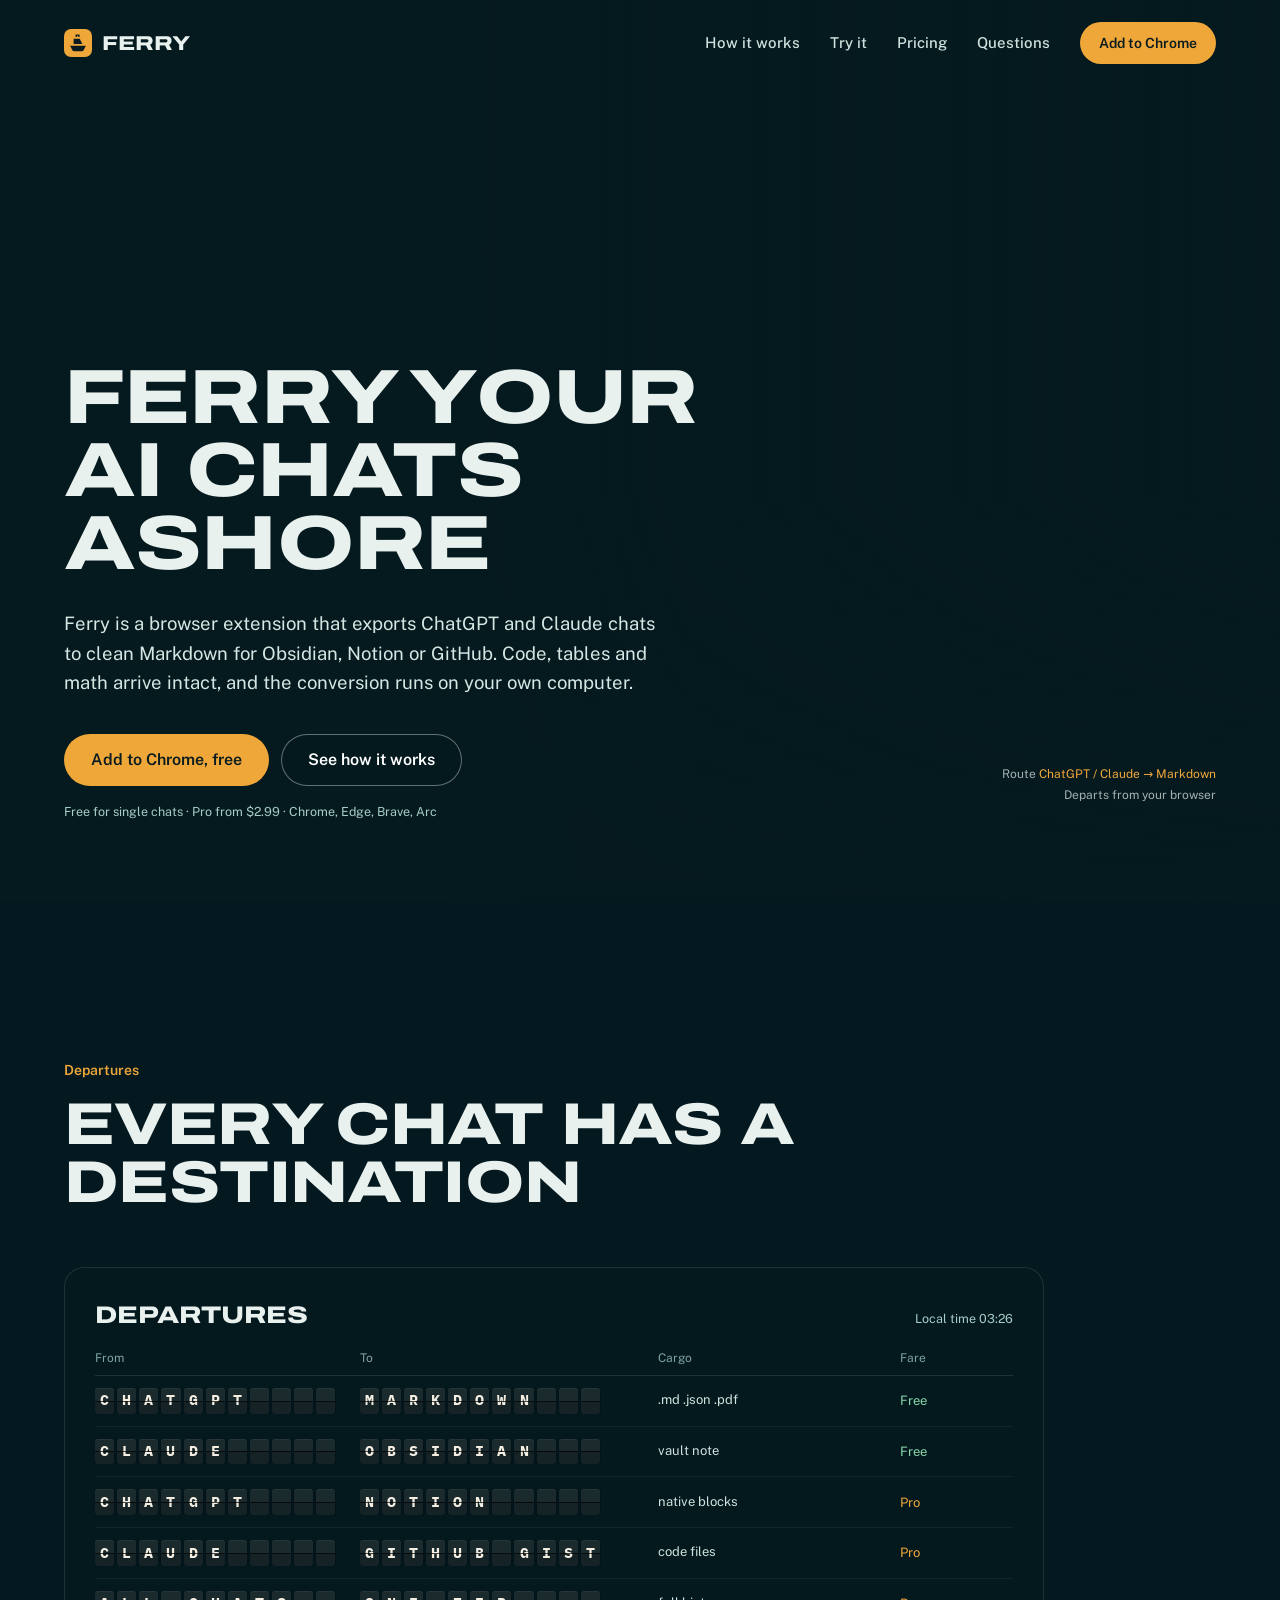
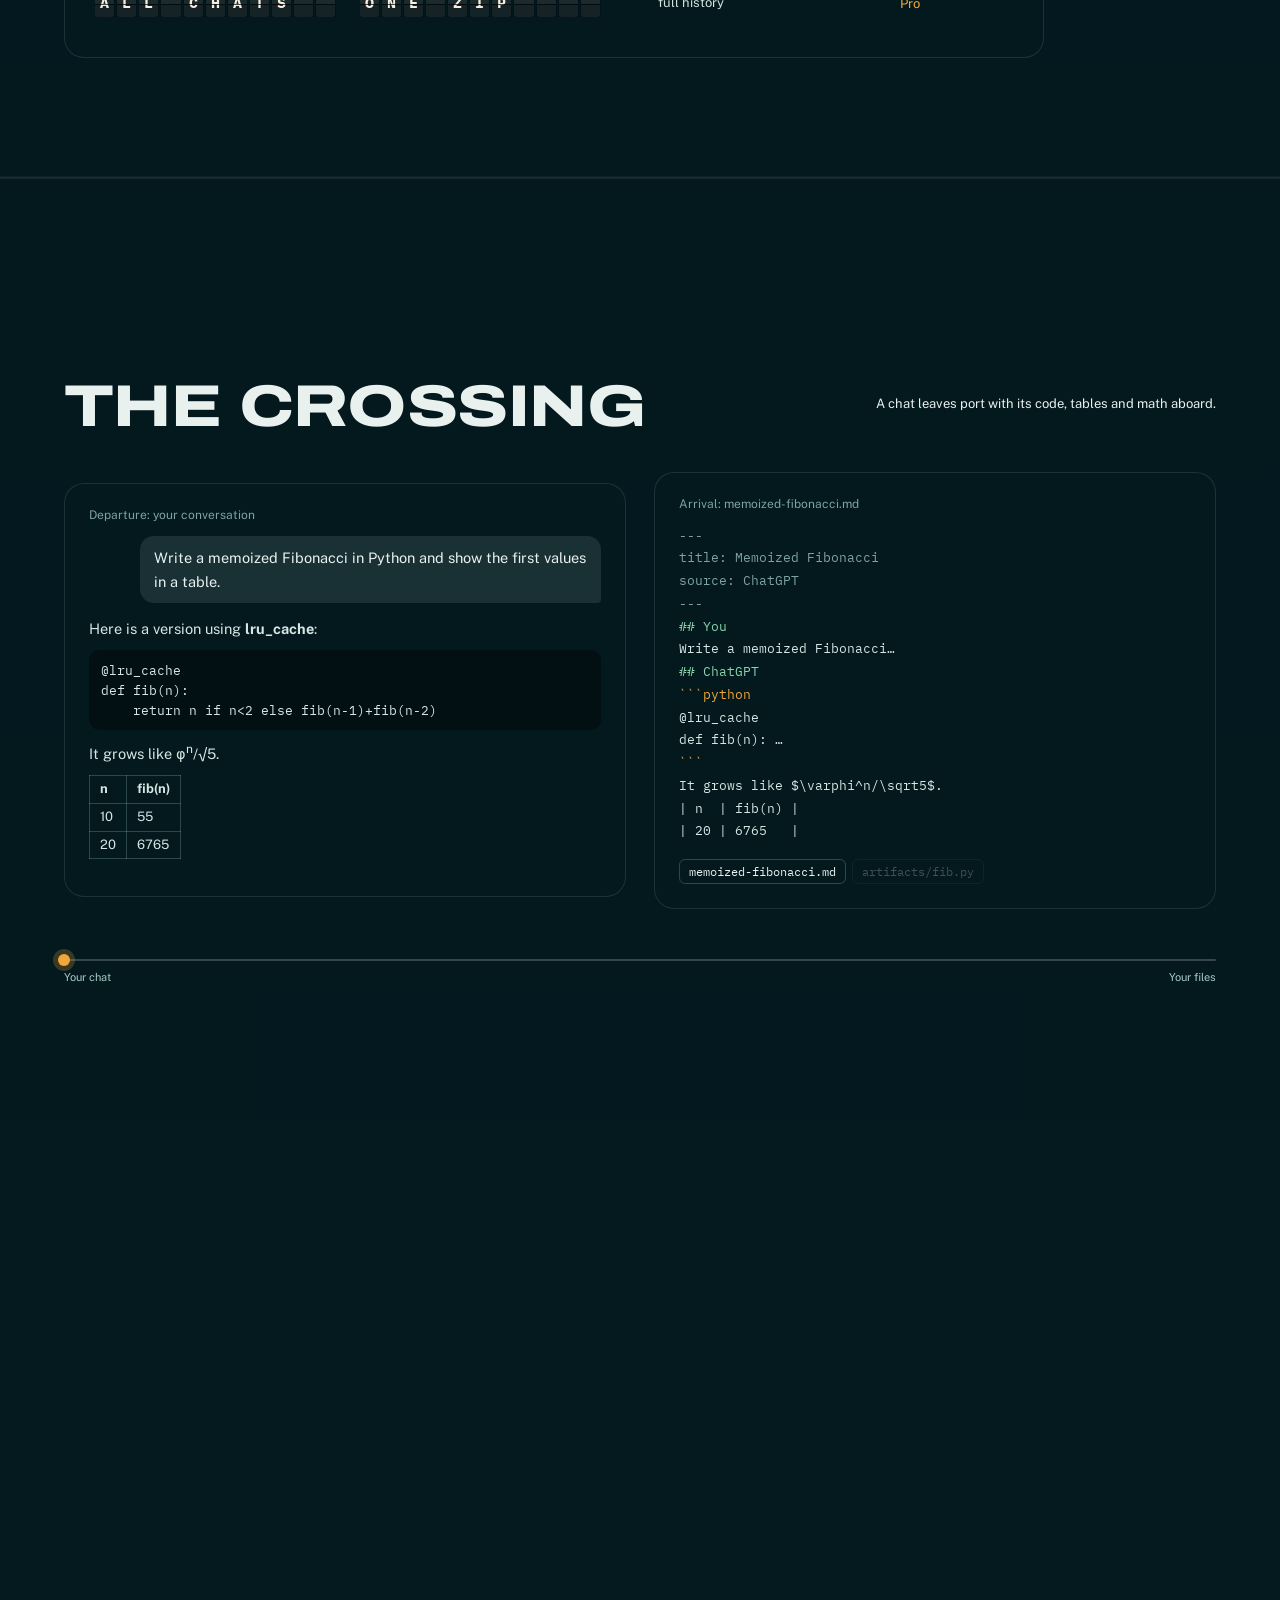
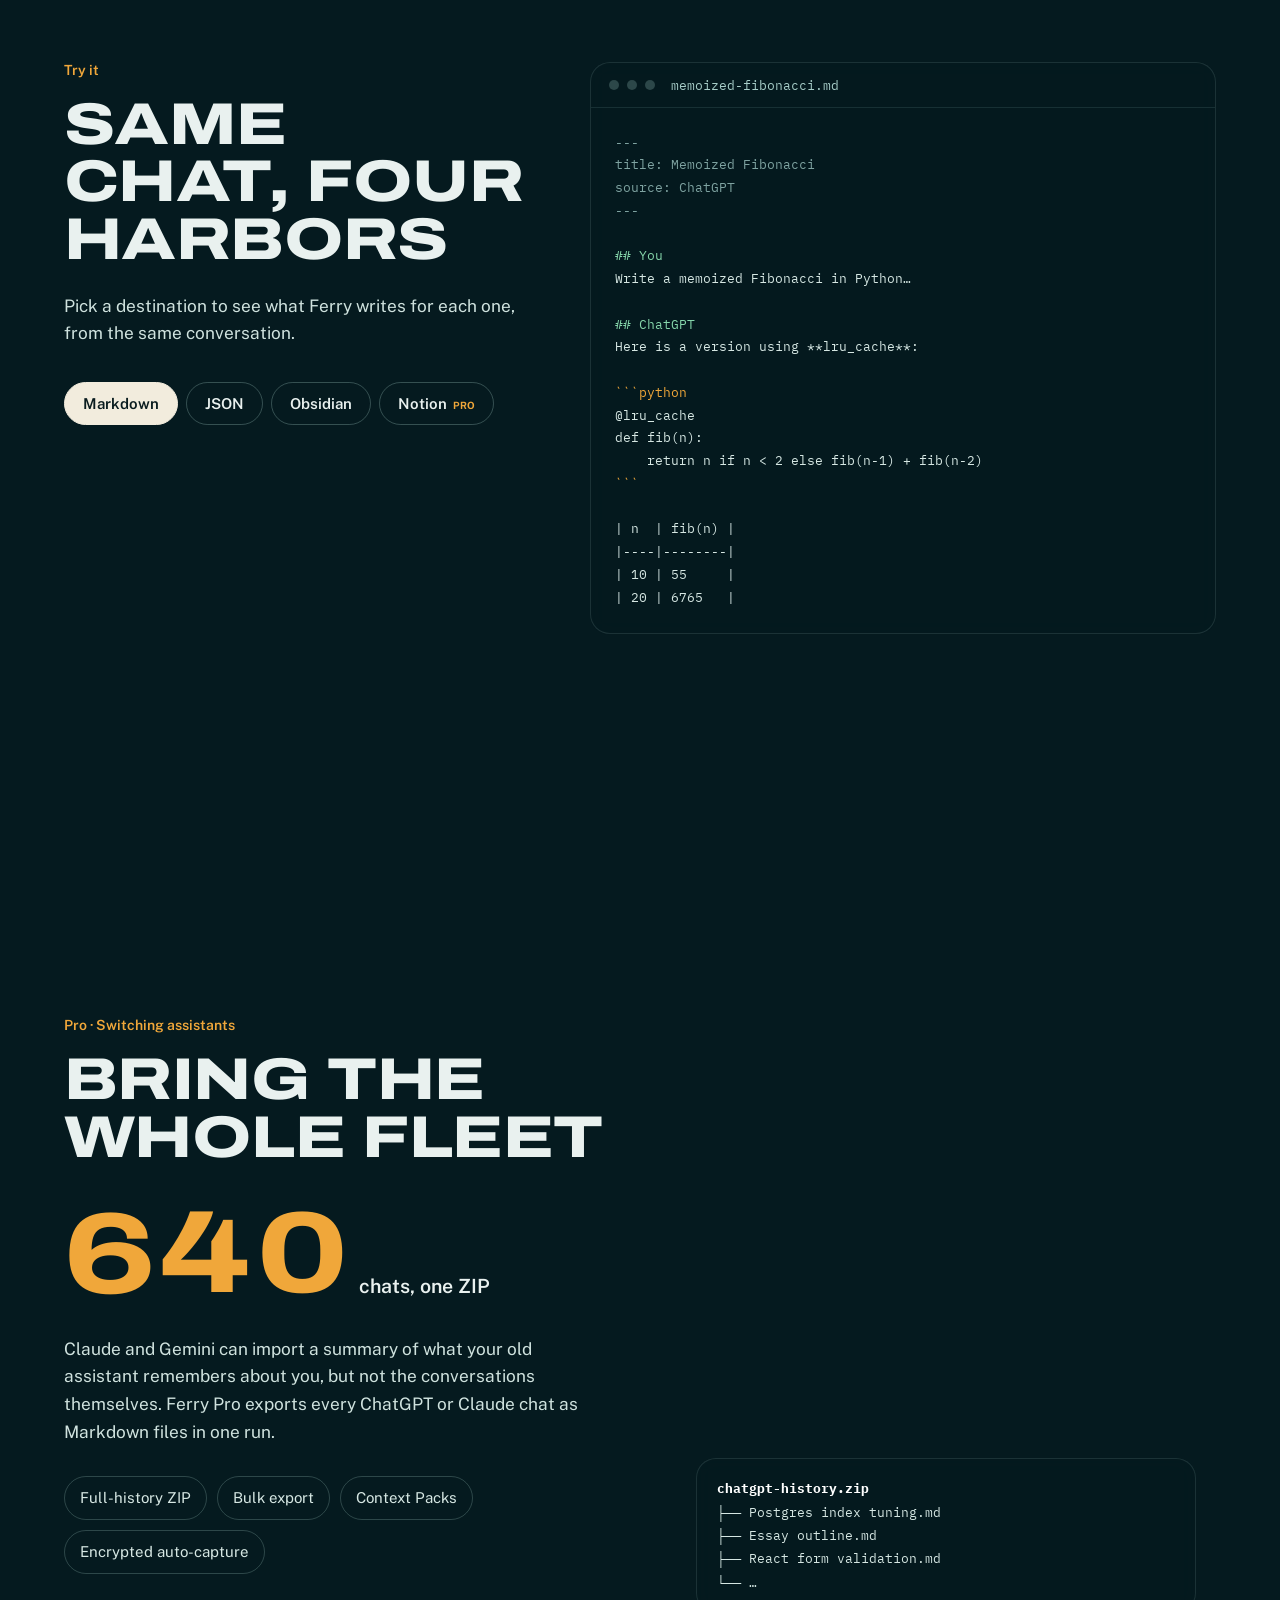
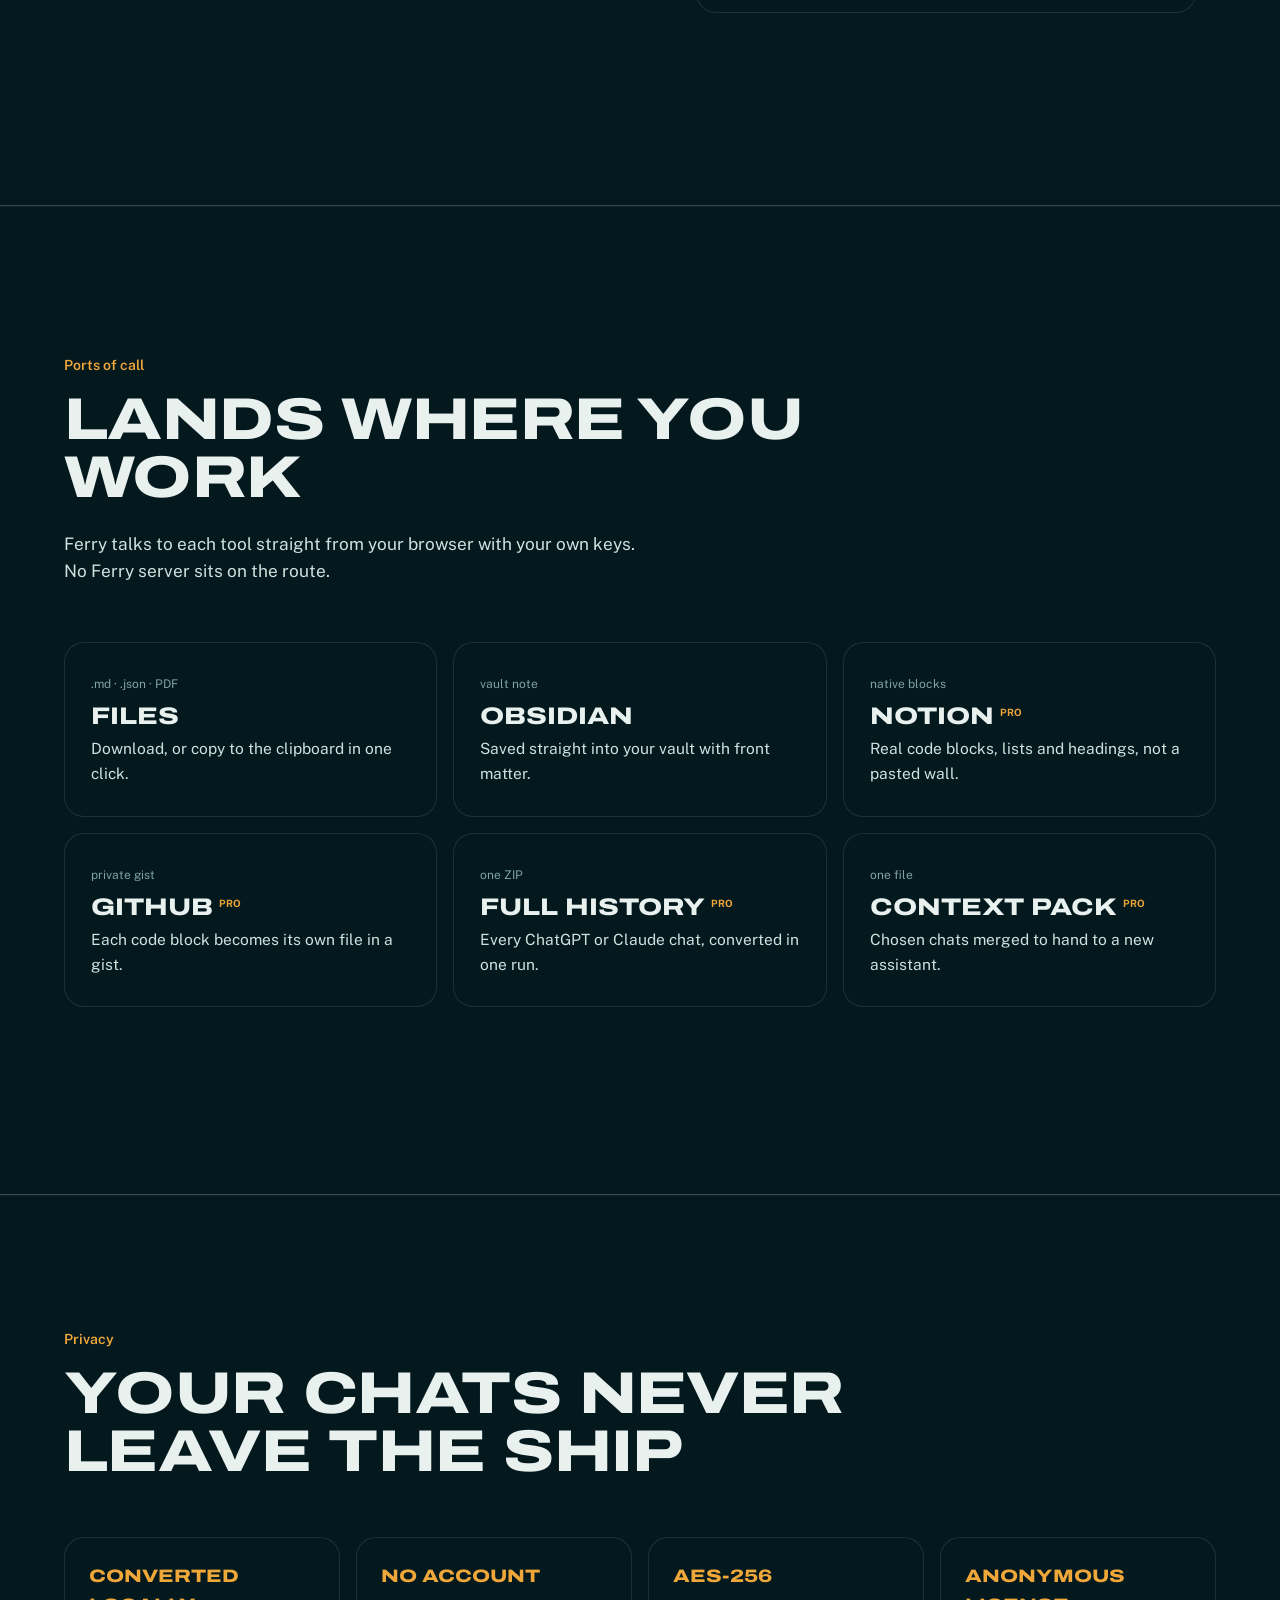
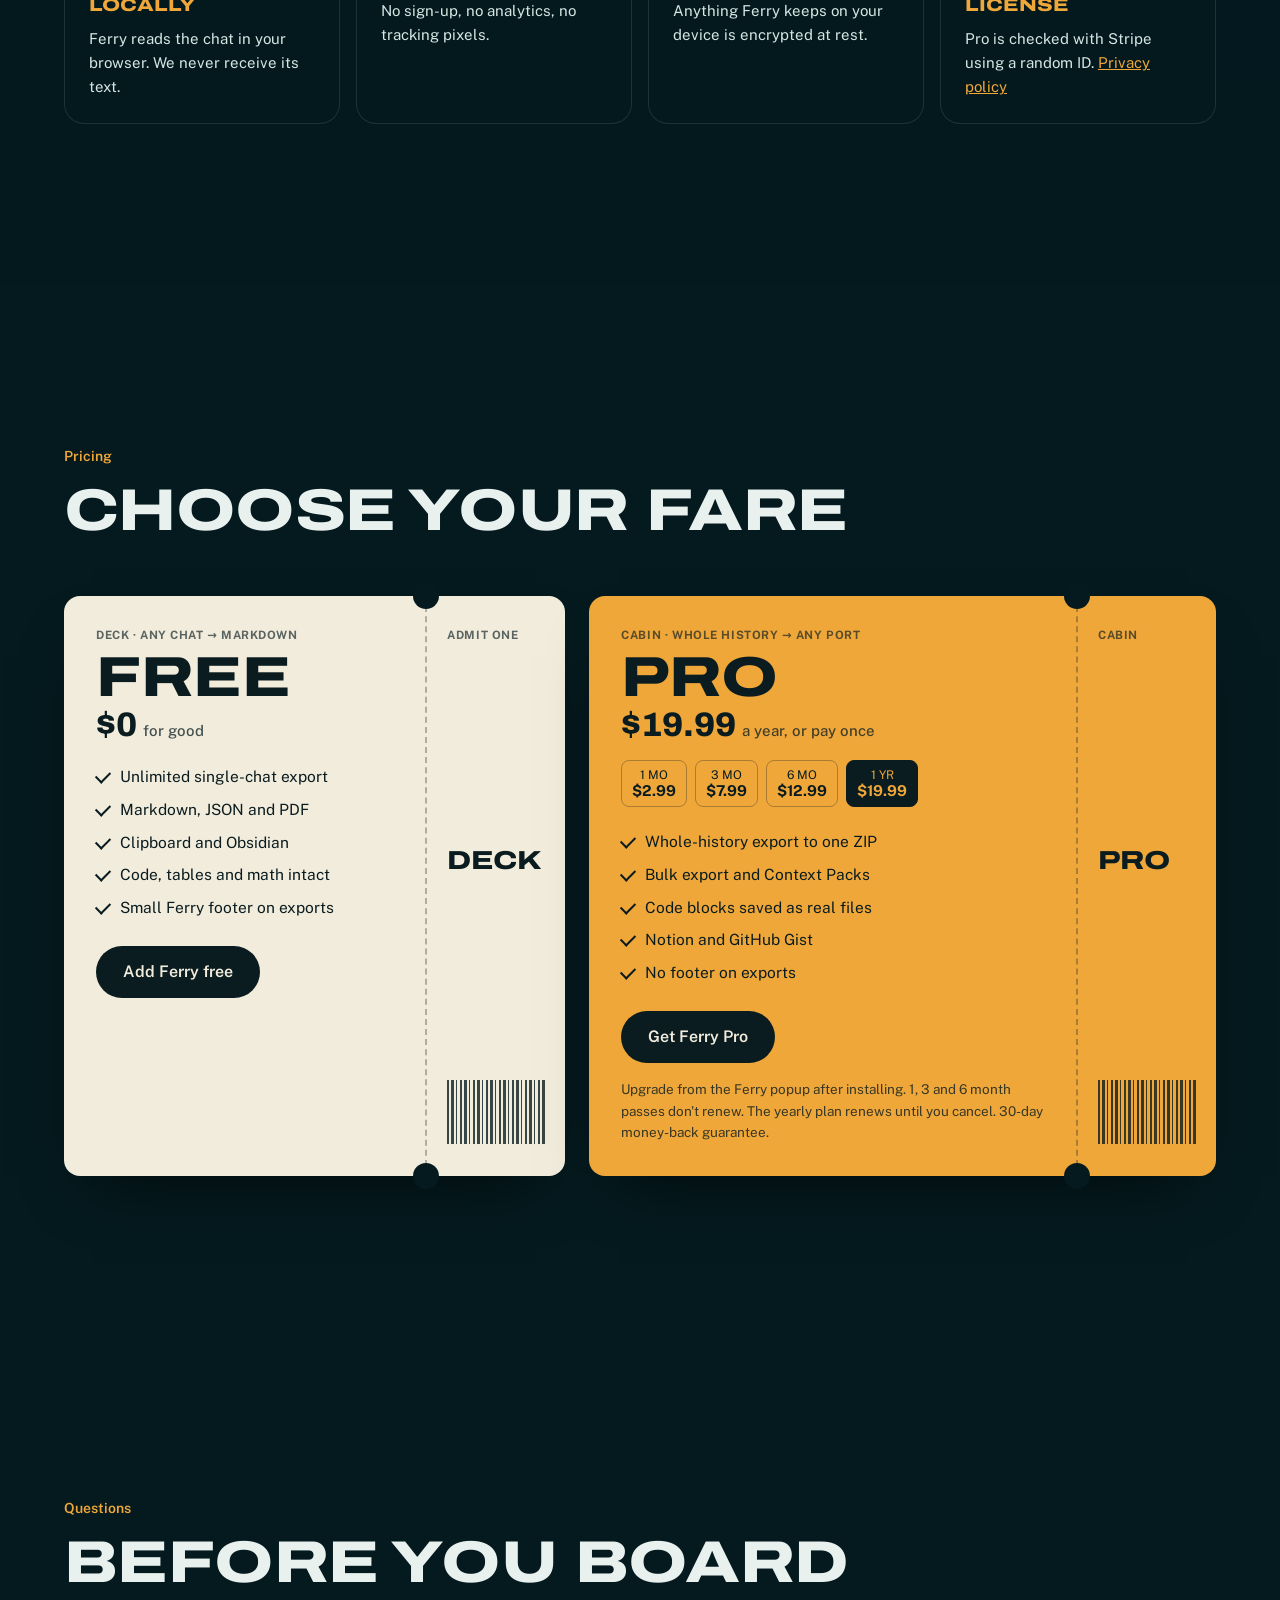
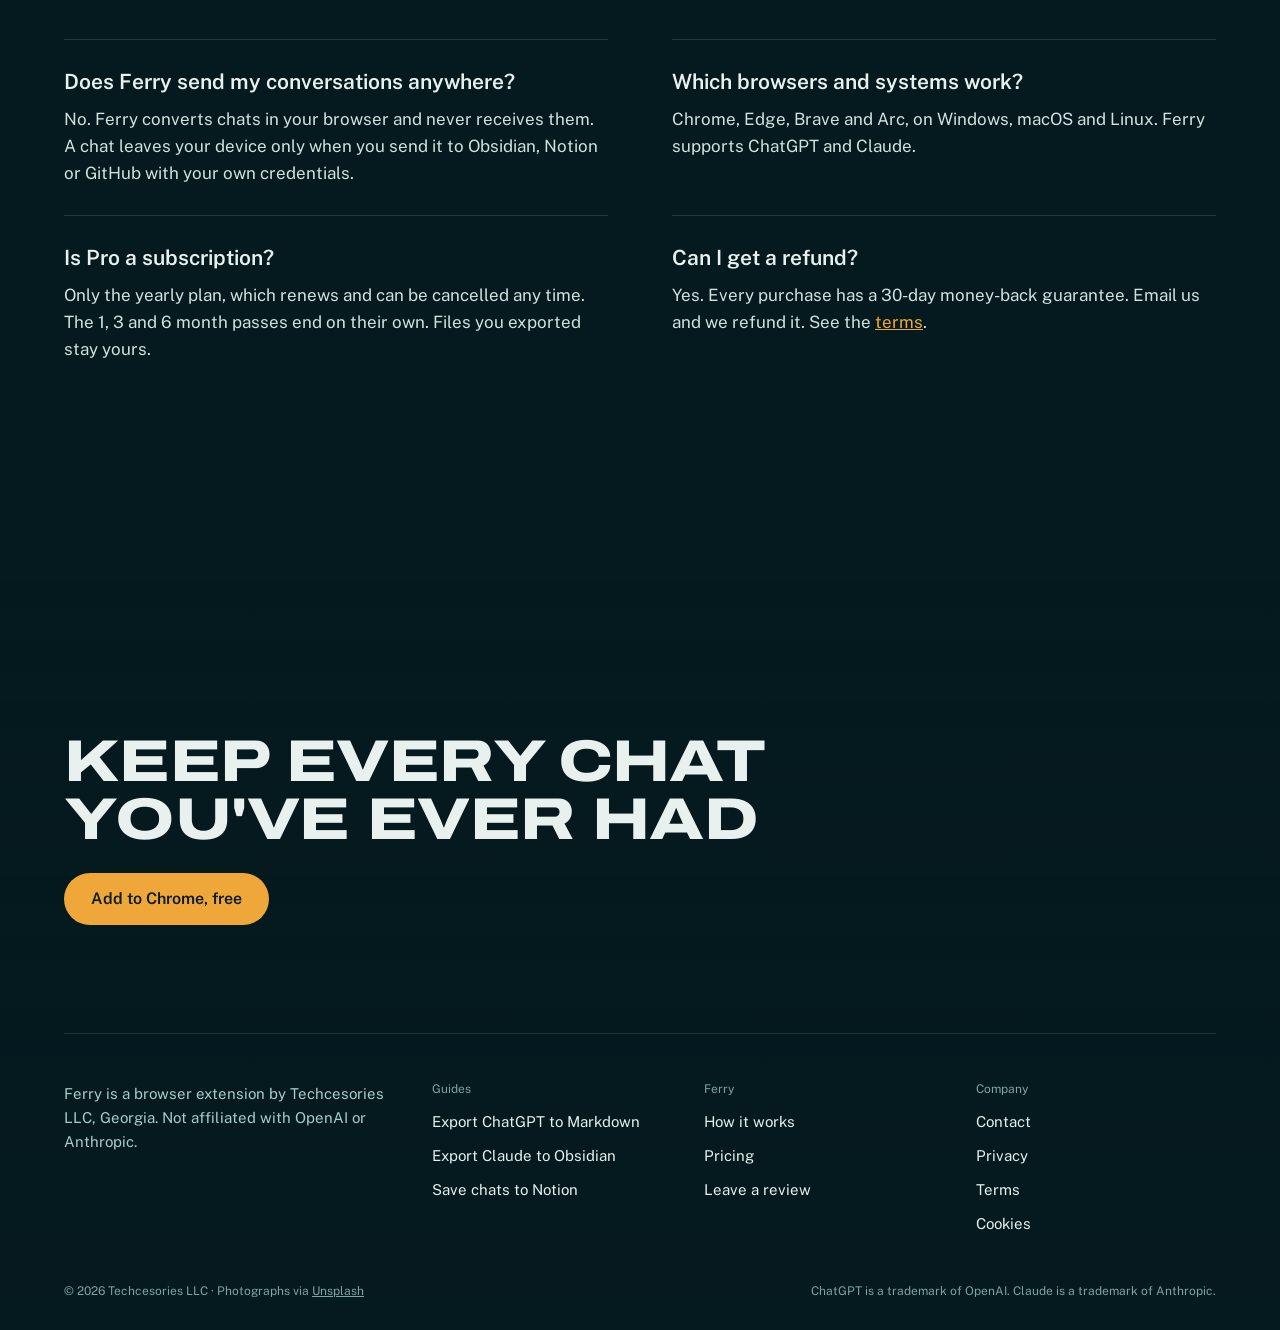
==== commit aeb07119: "Less generic type: Archivo Expanded, Public Sans, IBM Plex Mono for code only Drops the italic serif" ====
--- a/index.html
+++ b/index.html
@@ -26,7 +26,7 @@
 <link rel="preconnect" href="https://fonts.googleapis.com" />
 <link rel="preconnect" href="https://fonts.gstatic.com" crossorigin />
 <link rel="preconnect" href="https://images.unsplash.com" />
-<link href="https://fonts.googleapis.com/css2?family=Big+Shoulders+Display:wght@800&family=Instrument+Serif:ital@0;1&family=Hanken+Grotesk:wght@400;500;600&family=Space+Mono:wght@400;700&display=swap" rel="stylesheet" />
+<link href="https://fonts.googleapis.com/css2?family=Archivo:wdth,wght@125,800&family=Public+Sans:wght@400;500;600;700&family=IBM+Plex+Mono:wght@400;600&display=swap" rel="stylesheet" />
 <link rel="stylesheet" href="site.css" />
 </head>
 <body>
@@ -52,7 +52,7 @@
   <section class="hero">
     <div class="photo photo--hero shade-left" aria-hidden="true"><img src="https://images.unsplash.com/photo-1480742444427-f4bb0573e315?auto=format&fit=crop&w=2000&q=72" srcset="https://images.unsplash.com/photo-1480742444427-f4bb0573e315?auto=format&fit=crop&w=800&q=72 800w, https://images.unsplash.com/photo-1480742444427-f4bb0573e315?auto=format&fit=crop&w=1400&q=72 1400w, https://images.unsplash.com/photo-1480742444427-f4bb0573e315?auto=format&fit=crop&w=2000&q=72 2000w, https://images.unsplash.com/photo-1480742444427-f4bb0573e315?auto=format&fit=crop&w=2800&q=72 2800w" sizes="100vw" alt="" style="object-position:62% 50%" fetchpriority="high"></div>
     <div class="wrap">
-      <h1 class="enter">Ferry your AI chats <span class="serif">ashore</span></h1>
+      <h1 class="enter">Ferry your AI chats ashore</h1>
       <p class="hero__lead enter">Ferry is a browser extension that exports ChatGPT and Claude chats to clean Markdown for Obsidian, Notion or GitHub. Code, tables and math arrive intact, and the conversion runs on your own computer.</p>
       <div class="hero__cta enter">
         <a class="btn btn--beacon" href="https://chromewebstore.google.com/detail/jccpfaknkdpnekdhgchkildnmphgmgao" data-goatcounter-click="cta-install" target="_blank" rel="noopener">Add to Chrome, free</a>
@@ -67,7 +67,7 @@
     <div class="photo shade-full" aria-hidden="true" data-parallax><img src="https://images.unsplash.com/photo-1762838896748-12aba8c2a7b8?auto=format&fit=crop&w=2000&q=72" srcset="https://images.unsplash.com/photo-1762838896748-12aba8c2a7b8?auto=format&fit=crop&w=800&q=72 800w, https://images.unsplash.com/photo-1762838896748-12aba8c2a7b8?auto=format&fit=crop&w=1400&q=72 1400w, https://images.unsplash.com/photo-1762838896748-12aba8c2a7b8?auto=format&fit=crop&w=2000&q=72 2000w, https://images.unsplash.com/photo-1762838896748-12aba8c2a7b8?auto=format&fit=crop&w=2800&q=72 2800w" sizes="100vw" alt="" style="object-position:center" loading="lazy" decoding="async"></div>
     <div class="wrap">
       <p class="kick rv">Departures</p>
-      <h2 class="mega rv">Every chat has a <span class="serif">destination</span></h2>
+      <h2 class="mega rv">Every chat has a destination</h2>
       <div class="board glass rv" aria-label="Export routes Ferry supports">
         <div class="board__head"><h3>Departures</h3><span id="clock"></span></div>
         <div class="board__cols"><span>From</span><span>To</span><span>Cargo</span><span>Fare</span></div>
@@ -85,7 +85,7 @@
       <div class="photo shade-full" aria-hidden="true"><img src="https://images.unsplash.com/photo-1765463393699-460078386b10?auto=format&fit=crop&w=2000&q=72" srcset="https://images.unsplash.com/photo-1765463393699-460078386b10?auto=format&fit=crop&w=800&q=72 800w, https://images.unsplash.com/photo-1765463393699-460078386b10?auto=format&fit=crop&w=1400&q=72 1400w, https://images.unsplash.com/photo-1765463393699-460078386b10?auto=format&fit=crop&w=2000&q=72 2000w, https://images.unsplash.com/photo-1765463393699-460078386b10?auto=format&fit=crop&w=2800&q=72 2800w" sizes="100vw" alt="" style="object-position:center" loading="lazy" decoding="async"></div>
       <div class="crossing__inner">
         <div class="crossing__head">
-          <h2 class="mega">The <span class="serif">crossing</span></h2>
+          <h2 class="mega">The crossing</h2>
           <p class="crossing__step" id="stepText" aria-live="polite">A chat leaves port with its code, tables and math aboard.</p>
         </div>
         <div class="card glass">
@@ -113,7 +113,7 @@
     <div class="wrap try">
       <div>
         <p class="kick rv">Try it</p>
-        <h2 class="mega rv">Same chat, four <span class="serif">harbors</span></h2>
+        <h2 class="mega rv">Same chat, four harbors</h2>
         <p class="lede rv">Pick a destination to see what Ferry writes for each one, from the same conversation.</p>
         <div class="tabs rv" role="tablist" aria-label="Export format">
           <button class="tab" role="tab" aria-selected="true" data-fmt="md">Markdown</button>
@@ -133,7 +133,7 @@
     <div class="wrap history">
       <div>
         <p class="kick rv">Pro · Switching assistants</p>
-        <h2 class="mega rv">Bring the <span class="serif">whole</span> fleet</h2>
+        <h2 class="mega rv">Bring the whole fleet</h2>
         <div class="odo" id="odo" role="img" aria-label="640 chats in one ZIP"><span class="odo__d"><span></span></span><span class="odo__d"><span></span></span><span class="odo__d"><span></span></span><small>chats, one ZIP</small></div>
         <p class="lede rv">Claude and Gemini can import a summary of what your old assistant remembers about you, but not the conversations themselves. Ferry Pro exports every ChatGPT or Claude chat as Markdown files in one run.</p>
         <div class="perks rv"><span>Full-history ZIP</span><span>Bulk export</span><span>Context Packs</span><span>Encrypted auto-capture</span></div>
@@ -149,7 +149,7 @@
     <div class="photo shade-full" aria-hidden="true" data-parallax><img src="https://images.unsplash.com/photo-1747115632855-ae7ae83acec2?auto=format&fit=crop&w=2000&q=72" srcset="https://images.unsplash.com/photo-1747115632855-ae7ae83acec2?auto=format&fit=crop&w=800&q=72 800w, https://images.unsplash.com/photo-1747115632855-ae7ae83acec2?auto=format&fit=crop&w=1400&q=72 1400w, https://images.unsplash.com/photo-1747115632855-ae7ae83acec2?auto=format&fit=crop&w=2000&q=72 2000w, https://images.unsplash.com/photo-1747115632855-ae7ae83acec2?auto=format&fit=crop&w=2800&q=72 2800w" sizes="100vw" alt="" style="object-position:center" loading="lazy" decoding="async"></div>
     <div class="wrap">
       <p class="kick rv">Ports of call</p>
-      <h2 class="mega rv">Lands where you <span class="serif">work</span></h2>
+      <h2 class="mega rv">Lands where you work</h2>
       <p class="lede rv">Ferry talks to each tool straight from your browser with your own keys. No Ferry server sits on the route.</p>
       <div class="ports">
         <div class="port glass rv"><span class="port__k">.md · .json · PDF</span><h3>Files</h3><p>Download, or copy to the clipboard in one click.</p></div>
@@ -166,7 +166,7 @@
     <div class="photo shade-full" aria-hidden="true" data-parallax><img src="https://images.unsplash.com/photo-1687904673913-53383dbe85cb?auto=format&fit=crop&w=2000&q=72" srcset="https://images.unsplash.com/photo-1687904673913-53383dbe85cb?auto=format&fit=crop&w=800&q=72 800w, https://images.unsplash.com/photo-1687904673913-53383dbe85cb?auto=format&fit=crop&w=1400&q=72 1400w, https://images.unsplash.com/photo-1687904673913-53383dbe85cb?auto=format&fit=crop&w=2000&q=72 2000w, https://images.unsplash.com/photo-1687904673913-53383dbe85cb?auto=format&fit=crop&w=2800&q=72 2800w" sizes="100vw" alt="" style="object-position:center" loading="lazy" decoding="async"></div>
     <div class="wrap">
       <p class="kick rv">Privacy</p>
-      <h2 class="mega rv">Your chats never <span class="serif">leave the ship</span></h2>
+      <h2 class="mega rv">Your chats never leave the ship</h2>
       <div class="facts">
         <div class="glass rv"><b>Converted locally</b><p>Ferry reads the chat in your browser. We never receive its text.</p></div>
         <div class="glass rv"><b>No account</b><p>No sign-up, no analytics, no tracking pixels.</p></div>
@@ -179,7 +179,7 @@
   <section class="sec" id="fares">
     <div class="wrap">
       <p class="kick rv">Pricing</p>
-      <h2 class="mega rv">Choose your <span class="serif">fare</span></h2>
+      <h2 class="mega rv">Choose your fare</h2>
       <div class="passes">
         <article class="pass rv">
           <div class="pass__main">
@@ -210,7 +210,7 @@
   <section class="sec" id="questions">
     <div class="wrap">
       <p class="kick rv">Questions</p>
-      <h2 class="mega rv">Before you <span class="serif">board</span></h2>
+      <h2 class="mega rv">Before you board</h2>
       <div class="faq">
         <div class="rv"><h3>Does Ferry send my conversations anywhere?</h3><p>No. Ferry converts chats in your browser and never receives them. A chat leaves your device only when you send it to Obsidian, Notion or GitHub with your own credentials.</p></div>
         <div class="rv"><h3>Which browsers and systems work?</h3><p>Chrome, Edge, Brave and Arc, on Windows, macOS and Linux. Ferry supports ChatGPT and Claude.</p></div>
@@ -225,7 +225,7 @@
   <div class="photo shade-bottom" aria-hidden="true" data-parallax><img src="https://images.unsplash.com/photo-1594521241308-8b53bb5b9f13?auto=format&fit=crop&w=2000&q=72" srcset="https://images.unsplash.com/photo-1594521241308-8b53bb5b9f13?auto=format&fit=crop&w=800&q=72 800w, https://images.unsplash.com/photo-1594521241308-8b53bb5b9f13?auto=format&fit=crop&w=1400&q=72 1400w, https://images.unsplash.com/photo-1594521241308-8b53bb5b9f13?auto=format&fit=crop&w=2000&q=72 2000w, https://images.unsplash.com/photo-1594521241308-8b53bb5b9f13?auto=format&fit=crop&w=2800&q=72 2800w" sizes="100vw" alt="" style="object-position:center 70%" loading="lazy" decoding="async"></div>
   <div class="wrap">
     <div class="foot__close">
-      <h2 class="mega">Keep every chat you've <span class="serif">ever</span> had</h2>
+      <h2 class="mega">Keep every chat you've ever had</h2>
       <a class="btn btn--beacon" href="https://chromewebstore.google.com/detail/jccpfaknkdpnekdhgchkildnmphgmgao" data-goatcounter-click="cta-close" target="_blank" rel="noopener">Add to Chrome, free</a>
     </div>
     <div class="foot__row">
--- a/site.css
+++ b/site.css
@@ -2,10 +2,10 @@
 :root{
   --abyss:#07232a;--deep:#051a1f;--hull:#123e45;--chart:#1f5b62;
   --foam:#a7cdc8;--foam-dim:#7fa3a1;--beacon:#f0a73a;--ink:#0a1c1f;--ok:#86d6ab;--paper:#f2ecdd;
-  --mega:"Big Shoulders Display",Impact,"Arial Narrow",sans-serif;
-  --disp:"Instrument Serif",Georgia,serif;
-  --body:"Hanken Grotesk",system-ui,-apple-system,sans-serif;
-  --mono:"Space Mono",ui-monospace,Menlo,monospace;
+  --mega:"Archivo","Arial Black",sans-serif;
+  --disp:"Public Sans",system-ui,sans-serif;
+  --body:"Public Sans",system-ui,-apple-system,sans-serif;
+  --mono:"IBM Plex Mono",ui-monospace,Menlo,monospace;
   --gut:clamp(20px,5vw,80px);
   --ease:cubic-bezier(.22,.7,.15,1);
 }
@@ -18,8 +18,8 @@
 .wrap{width:min(100% - 2*var(--gut),1280px);margin:0 auto}
 .skip{position:absolute;left:-9999px}.skip:focus{left:16px;top:12px;z-index:100;background:var(--beacon);color:var(--ink);padding:10px 14px;border-radius:8px}
 :focus-visible{outline:2px solid var(--beacon);outline-offset:3px}
-.mono{font-family:var(--mono)}
-.serif{font-family:var(--disp);font-style:italic;font-weight:400;letter-spacing:0;text-transform:none}
+.mono{font-family:var(--body)}
+.serif{font:inherit;color:inherit}
 
 /* photographs: full-bleed layers with a slow drift */
 .photo{position:absolute;inset:0;overflow:hidden;z-index:0}
@@ -35,7 +35,7 @@
 .top{position:fixed;inset:0 0 auto;z-index:40;padding:22px 0;transition:background .4s,padding .4s}
 .top.is-scrolled{background:rgba(5,26,31,.9);padding:12px 0;box-shadow:0 1px 0 rgba(167,205,200,.1)}
 .top .wrap{display:flex;align-items:center;justify-content:space-between;gap:20px}
-.brand{display:flex;align-items:center;gap:10px;text-decoration:none;font-family:var(--mega);font-weight:800;font-size:26px;letter-spacing:.03em;text-transform:uppercase}
+.brand{display:flex;align-items:center;gap:10px;text-decoration:none;font-family:var(--mega);font-weight:800;font-stretch:125%;font-size:20px;letter-spacing:0;text-transform:uppercase}
 .brand svg{width:28px;height:28px}
 .top nav{display:flex;align-items:center;gap:30px;font-size:15px;font-weight:500}
 .top nav a:not(.btn){text-decoration:none;color:#cfe2de;transition:color .2s}
@@ -56,13 +56,13 @@
 /* hero */
 .hero{position:relative;min-height:100svh;display:flex;align-items:flex-end;padding:140px 0 9vh;overflow:hidden}
 .hero .wrap{position:relative;z-index:1}
-.hero h1{font-family:var(--mega);font-weight:800;text-transform:uppercase;line-height:.88;letter-spacing:.005em;margin:0;
-  font-size:min(9.4vw,15vh,150px);max-width:9.5em}
+.hero h1{font-family:var(--mega);font-weight:800;font-stretch:125%;text-transform:uppercase;line-height:.95;letter-spacing:-.01em;margin:0;
+  font-size:min(6vw,11vh,96px);max-width:8.6em}
 .hero h1 .serif{font-size:.62em;color:var(--beacon);text-transform:none}
 .hero__lead{font-size:clamp(18px,1.45vw,21px);color:#d6e7e3;max-width:33em;margin:28px 0 0}
 .hero__cta{display:flex;gap:12px;flex-wrap:wrap;margin-top:36px}
-.hero__fine{display:block;margin-top:18px;font:12.5px var(--mono);color:var(--foam)}
-.hero__coords{position:absolute;right:var(--gut);bottom:9vh;z-index:1;font:12px/1.8 var(--mono);color:rgba(233,241,239,.7);text-align:right}
+.hero__fine{display:block;margin-top:18px;font:12.5px var(--body);color:var(--foam)}
+.hero__coords{position:absolute;right:var(--gut);bottom:9vh;z-index:1;font:12px/1.8 var(--body);color:rgba(233,241,239,.7);text-align:right}
 .hero__coords b{color:var(--beacon);font-weight:400}
 
 /* entrance: one quiet rise, staggered */
@@ -73,8 +73,8 @@
 /* sections */
 .sec{position:relative;padding:18vh 0;overflow:hidden}
 .sec > .wrap{position:relative;z-index:1}
-.kick{font:13px var(--mono);color:var(--beacon);margin:0 0 20px}
-h2.mega,.mega{font-family:var(--mega);font-weight:800;text-transform:uppercase;line-height:.9;letter-spacing:.005em;margin:0;font-size:clamp(46px,6.4vw,104px)}
+.kick{font:600 14px var(--body);color:var(--beacon);margin:0 0 18px}
+h2.mega,.mega{font-family:var(--mega);font-weight:800;font-stretch:125%;text-transform:uppercase;line-height:.98;letter-spacing:-.01em;margin:0;font-size:clamp(34px,4.6vw,72px);max-width:16em}
 .mega .serif{color:var(--beacon);font-size:.7em}
 .lede{font-size:clamp(17px,1.35vw,20px);color:#cfe2de;max-width:34em;margin:24px 0 0}
 .glass{background:rgba(5,26,31,.78);border:1px solid rgba(167,205,200,.14);border-radius:20px;backdrop-filter:blur(10px);-webkit-backdrop-filter:blur(10px)}
@@ -84,10 +84,10 @@
 /* departures board */
 .board{padding:28px 30px;margin-top:56px;max-width:980px}
 .board__head{display:flex;justify-content:space-between;align-items:baseline;gap:16px;margin-bottom:16px}
-.board__head h3{font-family:var(--mega);font-weight:800;text-transform:uppercase;font-size:34px;margin:0;letter-spacing:.03em}
-.board__head span{font:12.5px var(--mono);color:var(--foam)}
+.board__head h3{font-family:var(--mega);font-weight:800;text-transform:uppercase;font-size:24px;margin:0;letter-spacing:0;font-stretch:125%}
+.board__head span{font:12.5px var(--body);color:var(--foam)}
 .board__cols,.board__row{display:grid;grid-template-columns:1.1fr 1.25fr 1fr .5fr;gap:16px;align-items:center}
-.board__cols{font:12px var(--mono);color:var(--foam-dim);padding-bottom:10px;border-bottom:1px solid rgba(167,205,200,.14)}
+.board__cols{font:12px var(--body);color:var(--foam-dim);padding-bottom:10px;border-bottom:1px solid rgba(167,205,200,.14)}
 .board__row{padding:12px 0;border-bottom:1px solid rgba(167,205,200,.07)}
 .board__row:last-child{border-bottom:0}
 .board__row .mono{font-size:13px;color:#cfe2de}
@@ -97,7 +97,7 @@
 .flap::after{content:"";position:absolute;left:0;right:0;top:50%;height:1px;background:rgba(0,0,0,.7)}
 .flap.go{animation:flip .1s linear}
 @keyframes flip{50%{transform:perspective(200px) rotateX(-70deg)}}
-.status{font:13px var(--mono);color:var(--ok)}
+.status{font:13px var(--body);color:var(--ok)}
 .status--b{color:var(--beacon)}
 
 /* the crossing */
@@ -106,9 +106,9 @@
 .crossing__stage .photo img{transform:scale(var(--z,1.15))}
 .crossing__inner{position:relative;z-index:1;width:min(100% - 2*var(--gut),1280px);margin:0 auto;display:grid;grid-template-columns:1fr 1fr;gap:28px;align-items:center}
 .crossing__head{grid-column:1/-1;display:flex;justify-content:space-between;align-items:end;gap:24px;margin-bottom:8px}
-.crossing__step{font:13px/1.6 var(--mono);color:#e9f1ef;max-width:30em;text-align:right;margin:0;min-height:3.2em}
+.crossing__step{font:13px/1.6 var(--body);color:#e9f1ef;max-width:30em;text-align:right;margin:0;min-height:3.2em}
 .card{padding:24px;min-height:46vh;display:flex;flex-direction:column}
-.card__label{font:12px var(--mono);color:var(--foam-dim);margin-bottom:14px}
+.card__label{font:12px var(--body);color:var(--foam-dim);margin-bottom:14px}
 .bubble{background:rgba(167,205,200,.13);border-radius:14px 14px 4px 14px;padding:10px 14px;font-size:14.5px;align-self:flex-end;max-width:90%}
 .reply{margin-top:14px;font-size:14.5px;color:#d6e7e3}
 .reply pre{background:rgba(0,0,0,.35);border-radius:10px;padding:10px 12px;font:12.5px/1.6 var(--mono);color:#d6e7e3;overflow:hidden;margin:10px 0}
@@ -124,7 +124,7 @@
 .route{grid-column:1/-1;position:relative;height:2px;background:rgba(233,241,239,.22);margin-top:22px;border-radius:2px}
 .route i{position:absolute;left:0;top:0;height:2px;background:var(--beacon);width:var(--p,0%)}
 .route b{position:absolute;top:50%;left:var(--p,0%);width:12px;height:12px;margin:-6px 0 0 -6px;border-radius:50%;background:var(--beacon);box-shadow:0 0 0 5px rgba(240,167,58,.22)}
-.route span{position:absolute;top:12px;font:11px var(--mono);color:var(--foam)}
+.route span{position:absolute;top:12px;font:11px var(--body);color:var(--foam)}
 .route span:last-of-type{right:0}
 
 /* try it */
@@ -133,7 +133,7 @@
 .tab{font:600 15px/1 var(--body);padding:13px 18px;border-radius:999px;border:1px solid rgba(167,205,200,.3);background:transparent;color:#e9f1ef;cursor:pointer;transition:all .25s}
 .tab:hover{border-color:#fff}
 .tab[aria-selected="true"]{background:var(--paper);border-color:var(--paper);color:var(--ink)}
-.tab .pro{font:700 10px var(--mono);margin-left:6px;color:var(--beacon)}
+.tab .pro{font:700 10px var(--body);margin-left:6px;color:var(--beacon)}
 .tab[aria-selected="true"] .pro{color:#a86a10}
 .out{overflow:hidden}
 .out__bar{display:flex;align-items:center;gap:8px;padding:14px 18px;border-bottom:1px solid rgba(167,205,200,.12);font:12.5px var(--mono);color:var(--foam)}
@@ -149,11 +149,11 @@
 .history__pic img{width:100%;height:110%;object-fit:cover;transform:translate3d(0,var(--py,0px),0)}
 .history__badge{position:absolute;left:20px;bottom:20px;right:20px;padding:18px 20px;font:13px/1.8 var(--mono);color:#d6e7e3}
 .history__badge b{color:#fff}
-.odo{display:flex;align-items:baseline;gap:.03em;font-family:var(--mega);font-weight:800;font-size:clamp(96px,11vw,180px);line-height:1;color:var(--beacon);margin:30px 0 0}
+.odo{display:flex;align-items:baseline;gap:.03em;font-family:var(--mega);font-weight:800;font-stretch:125%;font-size:clamp(80px,9vw,150px);line-height:1;color:var(--beacon);margin:30px 0 0}
 .odo__d{height:1em;overflow:hidden;display:inline-block}
 .odo__d > span{display:block;transition:transform 2.6s var(--ease)}
 .odo__d b{display:block;height:1em;line-height:1em;font-weight:800}
-.odo small{font-family:var(--disp);font-style:italic;font-size:.24em;color:#e9f1ef;line-height:1.1;margin-left:.3em}
+.odo small{font-family:var(--body);font-weight:600;font-size:.17em;font-stretch:100%;color:#e9f1ef;line-height:1.1;margin-left:.3em}
 .perks{display:flex;flex-wrap:wrap;gap:10px;margin-top:30px}
 .perks span{font-size:15px;padding:9px 15px;border:1px solid rgba(167,205,200,.25);border-radius:999px;color:#d6e7e3}
 
@@ -161,15 +161,15 @@
 .ports{display:grid;grid-template-columns:repeat(3,1fr);gap:16px;margin-top:56px}
 .port{padding:26px 26px 30px;transition:border-color .3s,transform .3s var(--ease)}
 .port:hover{border-color:rgba(240,167,58,.6);transform:translateY(-3px)}
-.port__k{font:12px var(--mono);color:var(--foam-dim)}
-.port h3{font-family:var(--mega);font-weight:800;text-transform:uppercase;font-size:34px;letter-spacing:.03em;margin:8px 0 8px;line-height:1}
-.port h3 em{font:700 10px var(--mono);font-style:normal;color:var(--beacon);vertical-align:8px;margin-left:6px}
+.port__k{font:12px var(--body);color:var(--foam-dim)}
+.port h3{font-family:var(--mega);font-weight:800;font-stretch:125%;text-transform:uppercase;font-size:24px;letter-spacing:0;margin:8px 0 8px;line-height:1}
+.port h3 em{font:700 10px var(--body);font-style:normal;color:var(--beacon);vertical-align:8px;margin-left:6px}
 .port p{margin:0;color:#cfe2de;font-size:15.5px}
 
 /* privacy */
 .facts{display:grid;grid-template-columns:repeat(4,1fr);gap:16px;margin-top:56px}
 .facts div{padding:24px}
-.facts b{display:block;font-family:var(--mega);font-weight:800;text-transform:uppercase;font-size:26px;letter-spacing:.03em;margin-bottom:8px;color:var(--beacon)}
+.facts b{display:block;font-family:var(--mega);font-weight:800;font-stretch:125%;text-transform:uppercase;font-size:18px;letter-spacing:0;margin-bottom:8px;color:var(--beacon)}
 .facts p{margin:0;font-size:15px;color:#d6e7e3}
 .facts a{color:var(--beacon)}
 
@@ -183,25 +183,25 @@
 .pass__stub{padding:32px 20px;border-left:2px dashed rgba(10,28,31,.3);position:relative;display:flex;flex-direction:column;justify-content:space-between;gap:16px}
 .pass__stub::before,.pass__stub::after{content:"";position:absolute;left:-14px;width:26px;height:26px;border-radius:50%;background:var(--deep)}
 .pass__stub::before{top:-13px}.pass__stub::after{bottom:-13px}
-.pass__route{font:700 11.5px var(--mono);letter-spacing:.05em;opacity:.65}
-.pass__name{font-family:var(--mega);font-weight:800;text-transform:uppercase;font-size:clamp(56px,5.5vw,88px);line-height:.85;margin:12px 0 6px}
-.pass__price{font-family:var(--mega);font-weight:800;font-size:42px;line-height:1}
+.pass__route{font:700 11.5px var(--body);letter-spacing:.05em;opacity:.65}
+.pass__name{font-family:var(--mega);font-weight:800;font-stretch:125%;text-transform:uppercase;font-size:clamp(44px,4.4vw,68px);line-height:.85;margin:12px 0 6px}
+.pass__price{font-family:var(--mega);font-weight:800;font-size:34px;line-height:1}
 .pass__price small{font:500 15px var(--body);opacity:.75}
 .pass ul{list-style:none;margin:22px 0 26px;padding:0;display:grid;gap:8px;font-size:15.5px}
 .pass li{display:flex;gap:10px}
 .pass li::before{content:"";flex:0 0 auto;width:12px;height:7px;margin-top:7px;border-left:2px solid currentColor;border-bottom:2px solid currentColor;transform:rotate(-45deg)}
 .fares{display:grid;grid-template-columns:repeat(4,auto);gap:8px;margin-top:18px;justify-content:start}
-.fares span{font:12px var(--mono);border:1px solid rgba(10,28,31,.3);border-radius:8px;padding:7px 10px;text-align:center}
+.fares span{font:12px var(--body);border:1px solid rgba(10,28,31,.3);border-radius:8px;padding:7px 10px;text-align:center}
 .fares b{display:block;font-size:15px}
 .fares .best{background:var(--ink);color:var(--beacon);border-color:var(--ink)}
 .barcode{height:64px;background:repeating-linear-gradient(90deg,var(--ink) 0 2px,transparent 2px 4px,var(--ink) 4px 7px,transparent 7px 9px,var(--ink) 9px 10px,transparent 10px 13px);opacity:.8}
-.pass__stub .big{font-family:var(--mega);font-weight:800;font-size:42px;line-height:.9}
+.pass__stub .big{font-family:var(--mega);font-weight:800;font-stretch:125%;font-size:26px;line-height:.9}
 .pass__note{font-size:13.5px;margin:16px 0 0;opacity:.8}
 
 /* faq */
 .faq{display:grid;grid-template-columns:repeat(2,1fr);gap:0 64px;margin-top:48px}
 .faq div{padding:28px 0;border-top:1px solid rgba(167,205,200,.16)}
-.faq h3{font-family:var(--disp);font-weight:400;font-size:28px;line-height:1.2;margin:0 0 10px}
+.faq h3{font-family:var(--body);font-weight:600;font-size:21px;line-height:1.3;margin:0 0 10px}
 .faq p{margin:0;color:#cfe2de}
 .faq a{color:var(--beacon)}
 
@@ -211,10 +211,10 @@
 .foot__close{display:flex;justify-content:space-between;align-items:end;gap:24px;flex-wrap:wrap;padding-bottom:12vh}
 .foot__row{display:grid;grid-template-columns:1.4fr 1fr 1fr 1fr;gap:32px;padding-top:48px;border-top:1px solid rgba(167,205,200,.14);font-size:15px}
 .foot__about{margin:0;color:var(--foam);max-width:22em}
-.foot__row h3{font:400 12px var(--mono);color:var(--foam-dim);margin:0 0 14px}
+.foot__row h3{font:400 12px var(--body);color:var(--foam-dim);margin:0 0 14px}
 .foot__row ul{list-style:none;margin:0;padding:0;display:grid;gap:10px}
 .foot__row a{text-decoration:none;color:#e3f0ec}.foot__row a:hover{color:var(--beacon)}
-.foot__legal{display:flex;justify-content:space-between;flex-wrap:wrap;gap:12px;margin-top:48px;font:12px var(--mono);color:var(--foam-dim)}
+.foot__legal{display:flex;justify-content:space-between;flex-wrap:wrap;gap:12px;margin-top:48px;font:12px var(--body);color:var(--foam-dim)}
 .foot__legal a{color:var(--foam-dim)}
 
 /* article pages */
@@ -224,15 +224,15 @@
 .article{position:relative;padding:160px 0 14vh}
 .article .wrap{max-width:820px}
 .article .sheet{padding:clamp(28px,5vw,60px)}
-.article h1{font-family:var(--mega);font-weight:800;text-transform:uppercase;line-height:.9;font-size:clamp(48px,6.4vw,92px);margin:0 0 24px}
-.article h2{font-family:var(--disp);font-weight:400;font-size:clamp(28px,3vw,36px);line-height:1.15;margin:48px 0 14px}
+.article h1{font-family:var(--mega);font-weight:800;font-stretch:125%;text-transform:uppercase;line-height:.98;letter-spacing:-.01em;font-size:clamp(34px,4.4vw,60px);margin:0 0 24px}
+.article h2{font-family:var(--body);font-weight:700;font-size:clamp(28px,3vw,36px);line-height:1.15;margin:48px 0 14px}
 .article h3{font-size:19px;margin:28px 0 8px}
 .article p,.article li{font-size:17px;line-height:1.75;color:#d3e4e0}
 .article p{margin:0 0 16px}
 .article ol,.article ul{padding-left:22px}
 .article li{margin:8px 0}
 .article .lead{font-size:20px;color:#e9f1ef}
-.article .crumb{font:13px var(--mono);color:var(--beacon);margin:0 0 20px}
+.article .crumb{font:13px var(--body);color:var(--beacon);margin:0 0 20px}
 .article .crumb a{color:var(--foam);text-decoration:none}
 .article a:not(.btn){color:var(--beacon)}
 .article code{font-family:var(--mono);font-size:.86em;background:rgba(0,0,0,.4);padding:2px 7px;border-radius:5px}
@@ -255,7 +255,7 @@
 @media (max-width:820px){
   .top nav a:not(.btn){display:none}
   .hero__coords{display:none}
-  .hero h1{font-size:min(15vw,13vh)}
+  .hero h1{font-size:min(10vw,9vh)}
   .board{padding:20px}
   .board__cols{display:none}
   .board__row{grid-template-columns:1fr 1fr;row-gap:8px}
@@ -286,3 +286,8 @@
   *,*::before,*::after{animation:none!important;transition:none!important}
   .enter,.rv{opacity:1;transform:none}
 }
+/* hero photo sits right so the ship clears the headline */
+.photo--hero{left:34%}
+.photo--hero::before{content:"";position:absolute;inset:0 auto 0 0;width:30%;z-index:1;background:linear-gradient(90deg,var(--deep),rgba(5,26,31,0))}
+@media (max-width:820px){.photo--hero{left:0}.photo--hero::before{display:none}}
+.foot .shade-bottom::after{background:linear-gradient(0deg,rgba(5,26,31,1) 0%,rgba(5,26,31,.88) 45%,rgba(5,26,31,.6) 100%)}
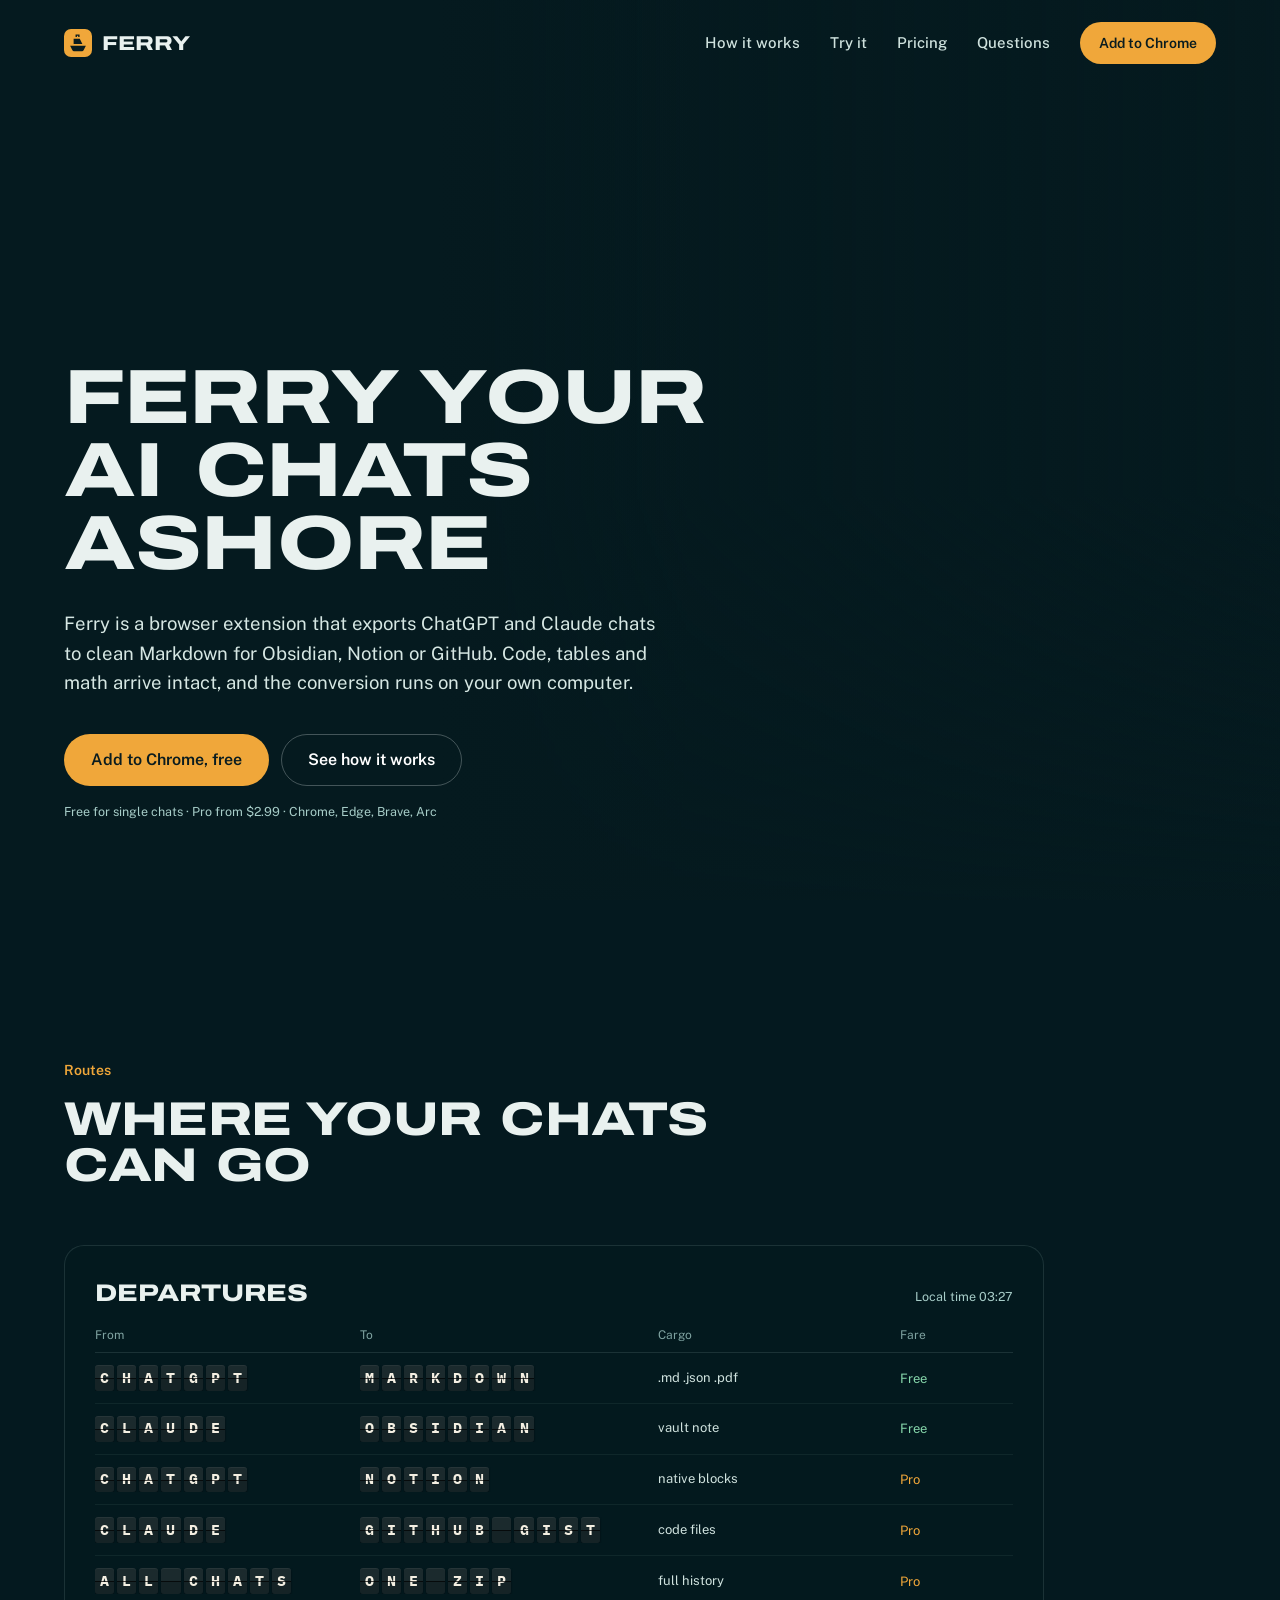
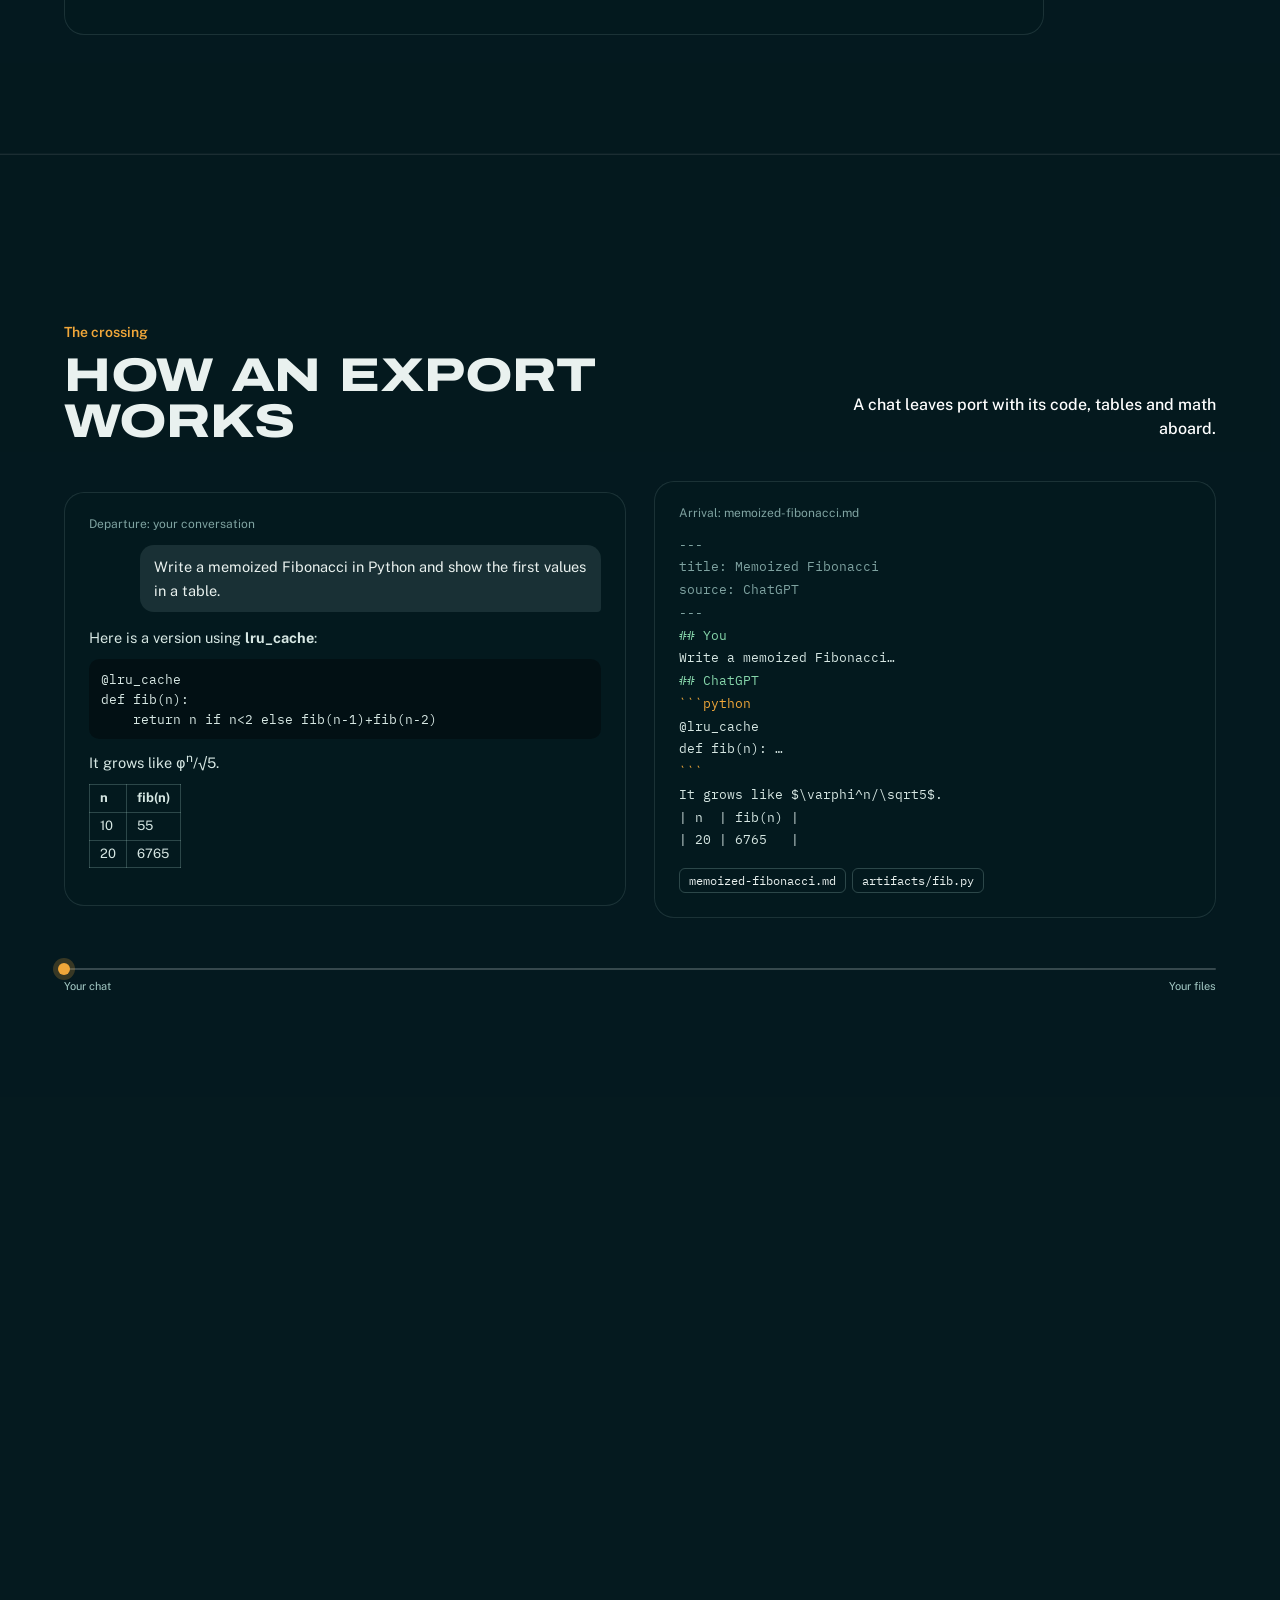
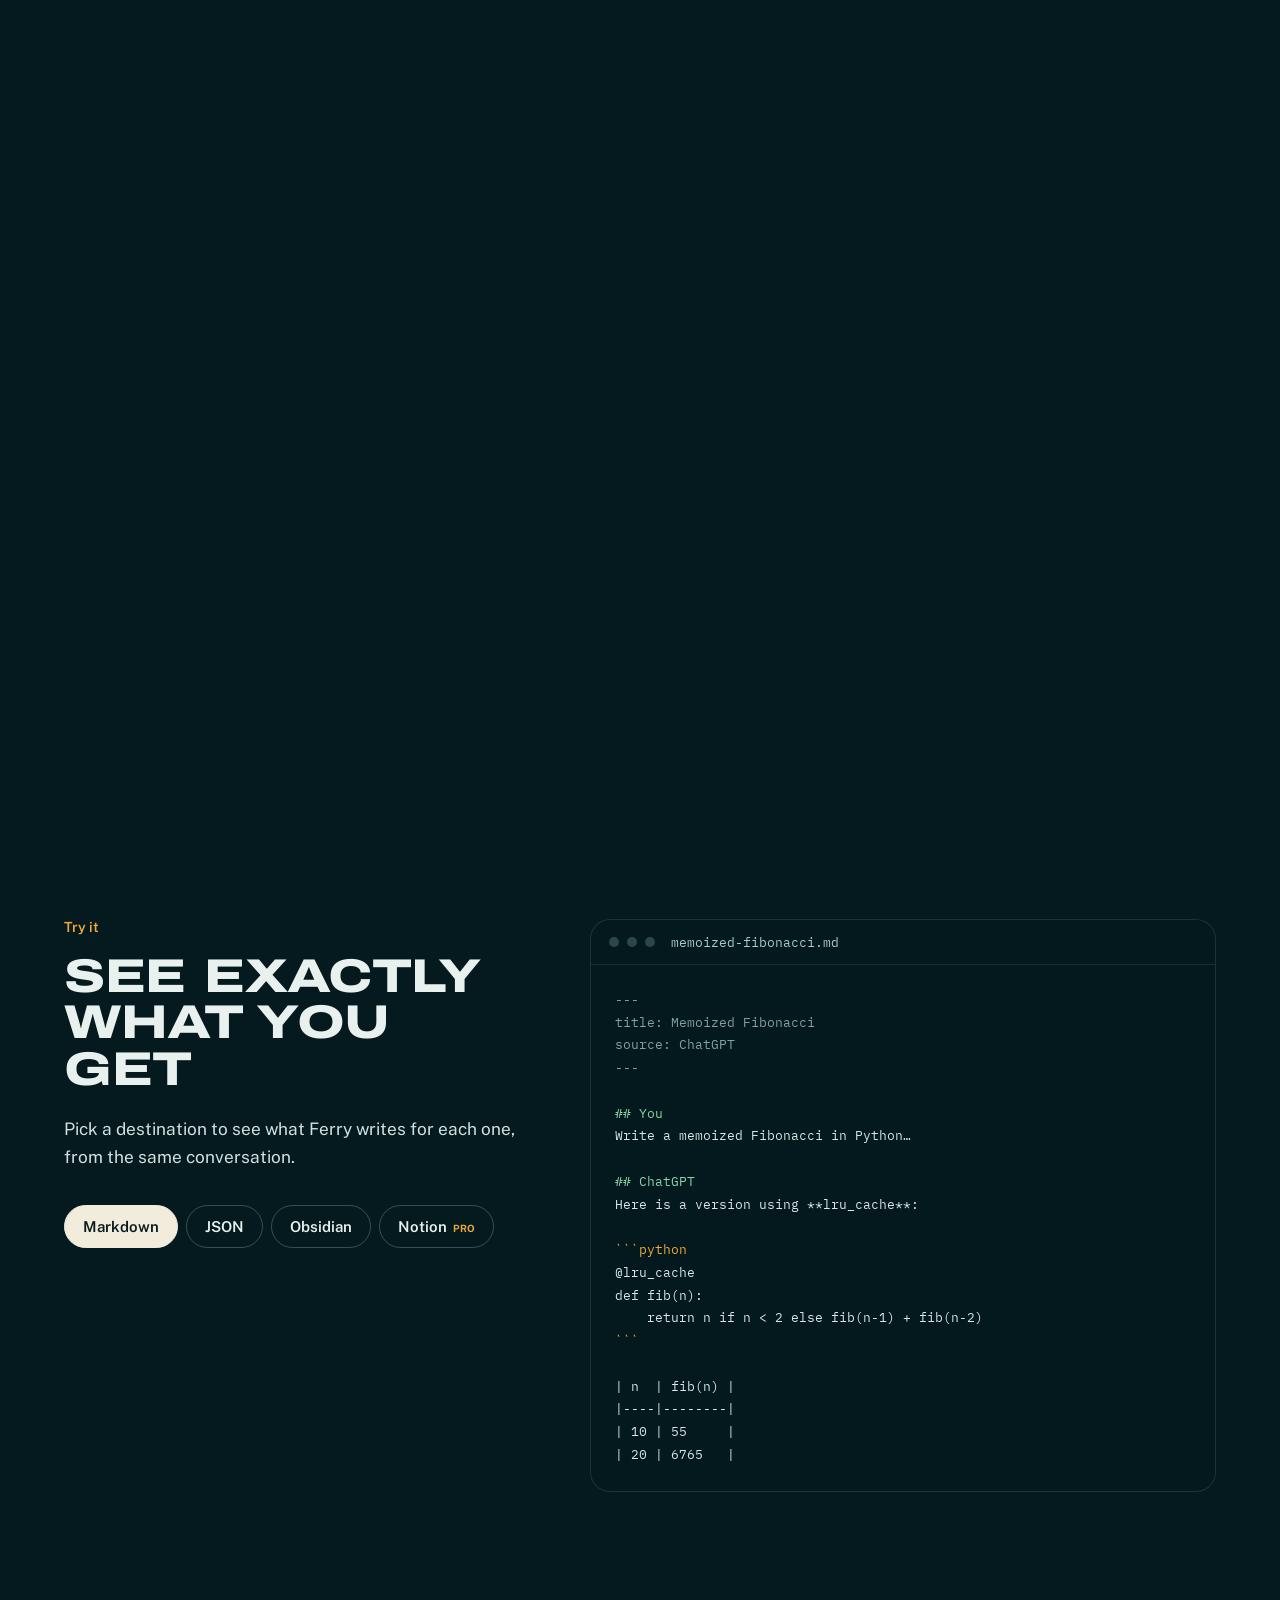
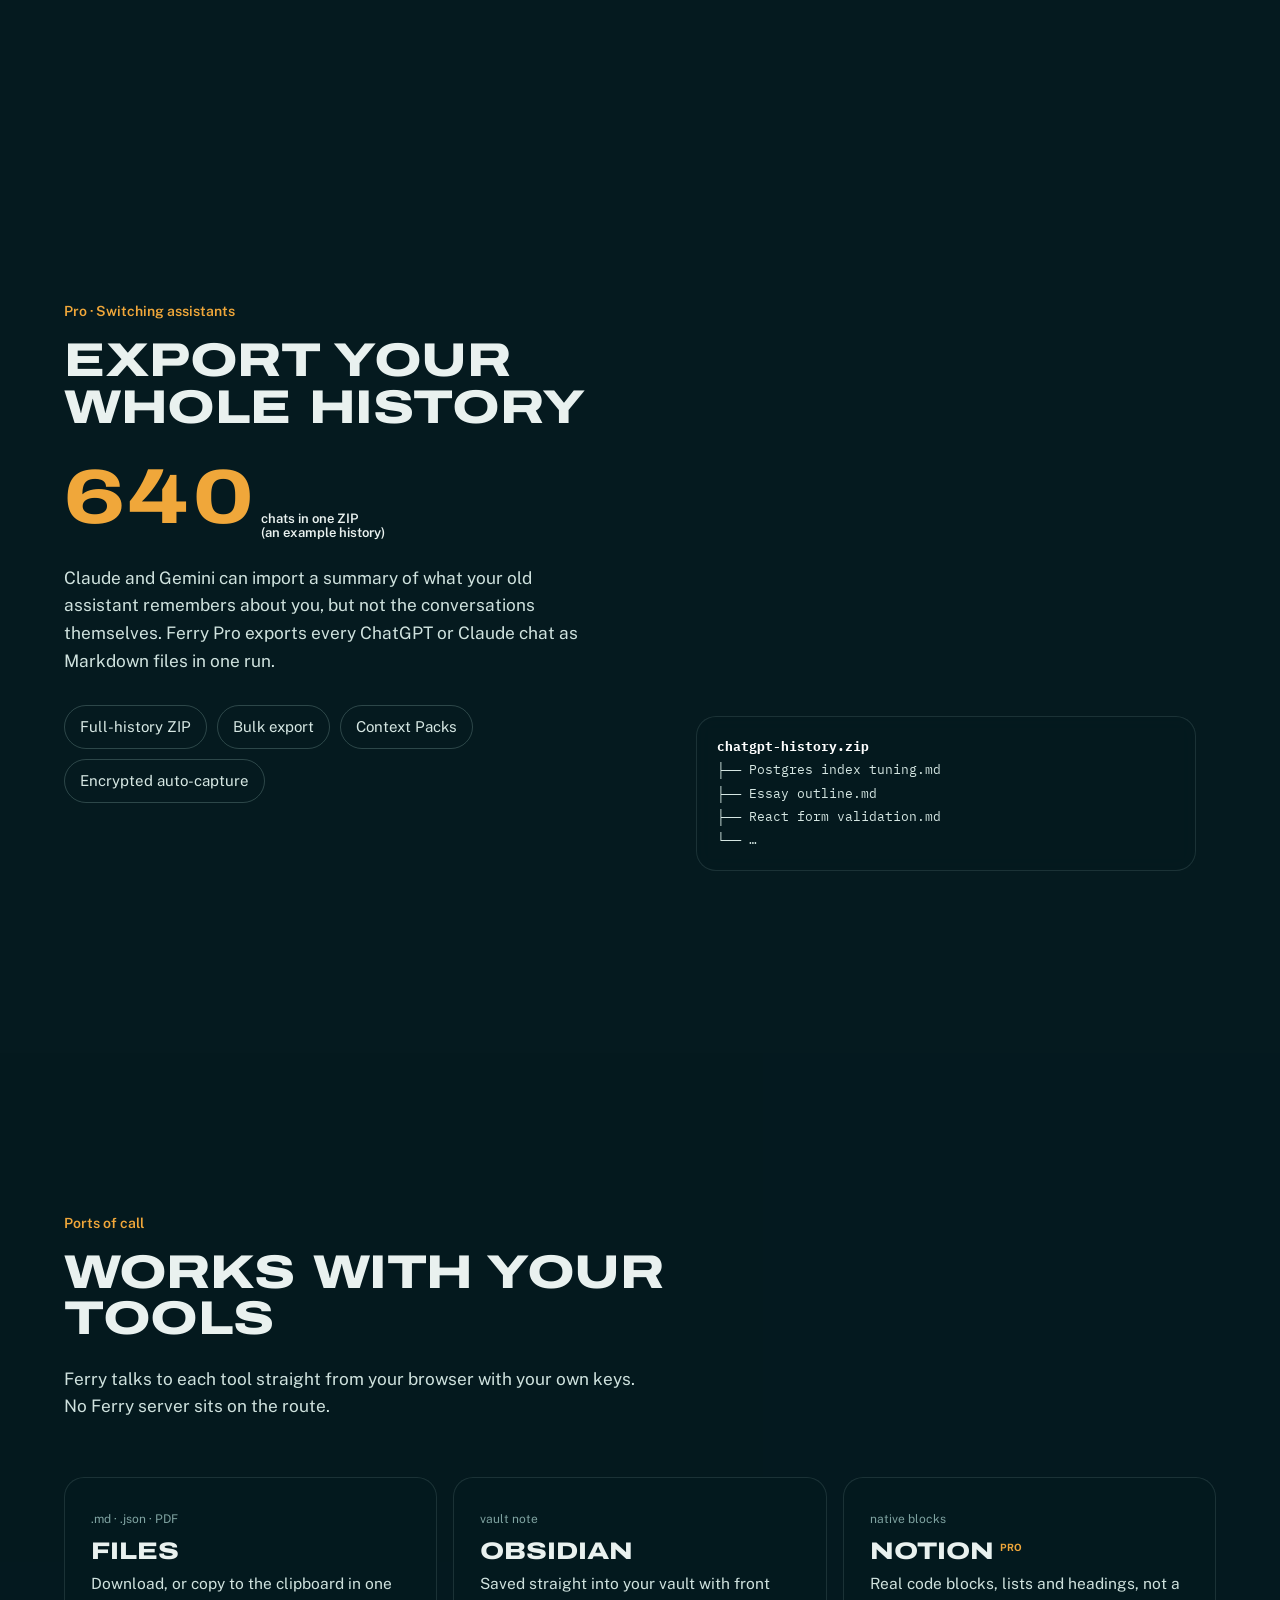
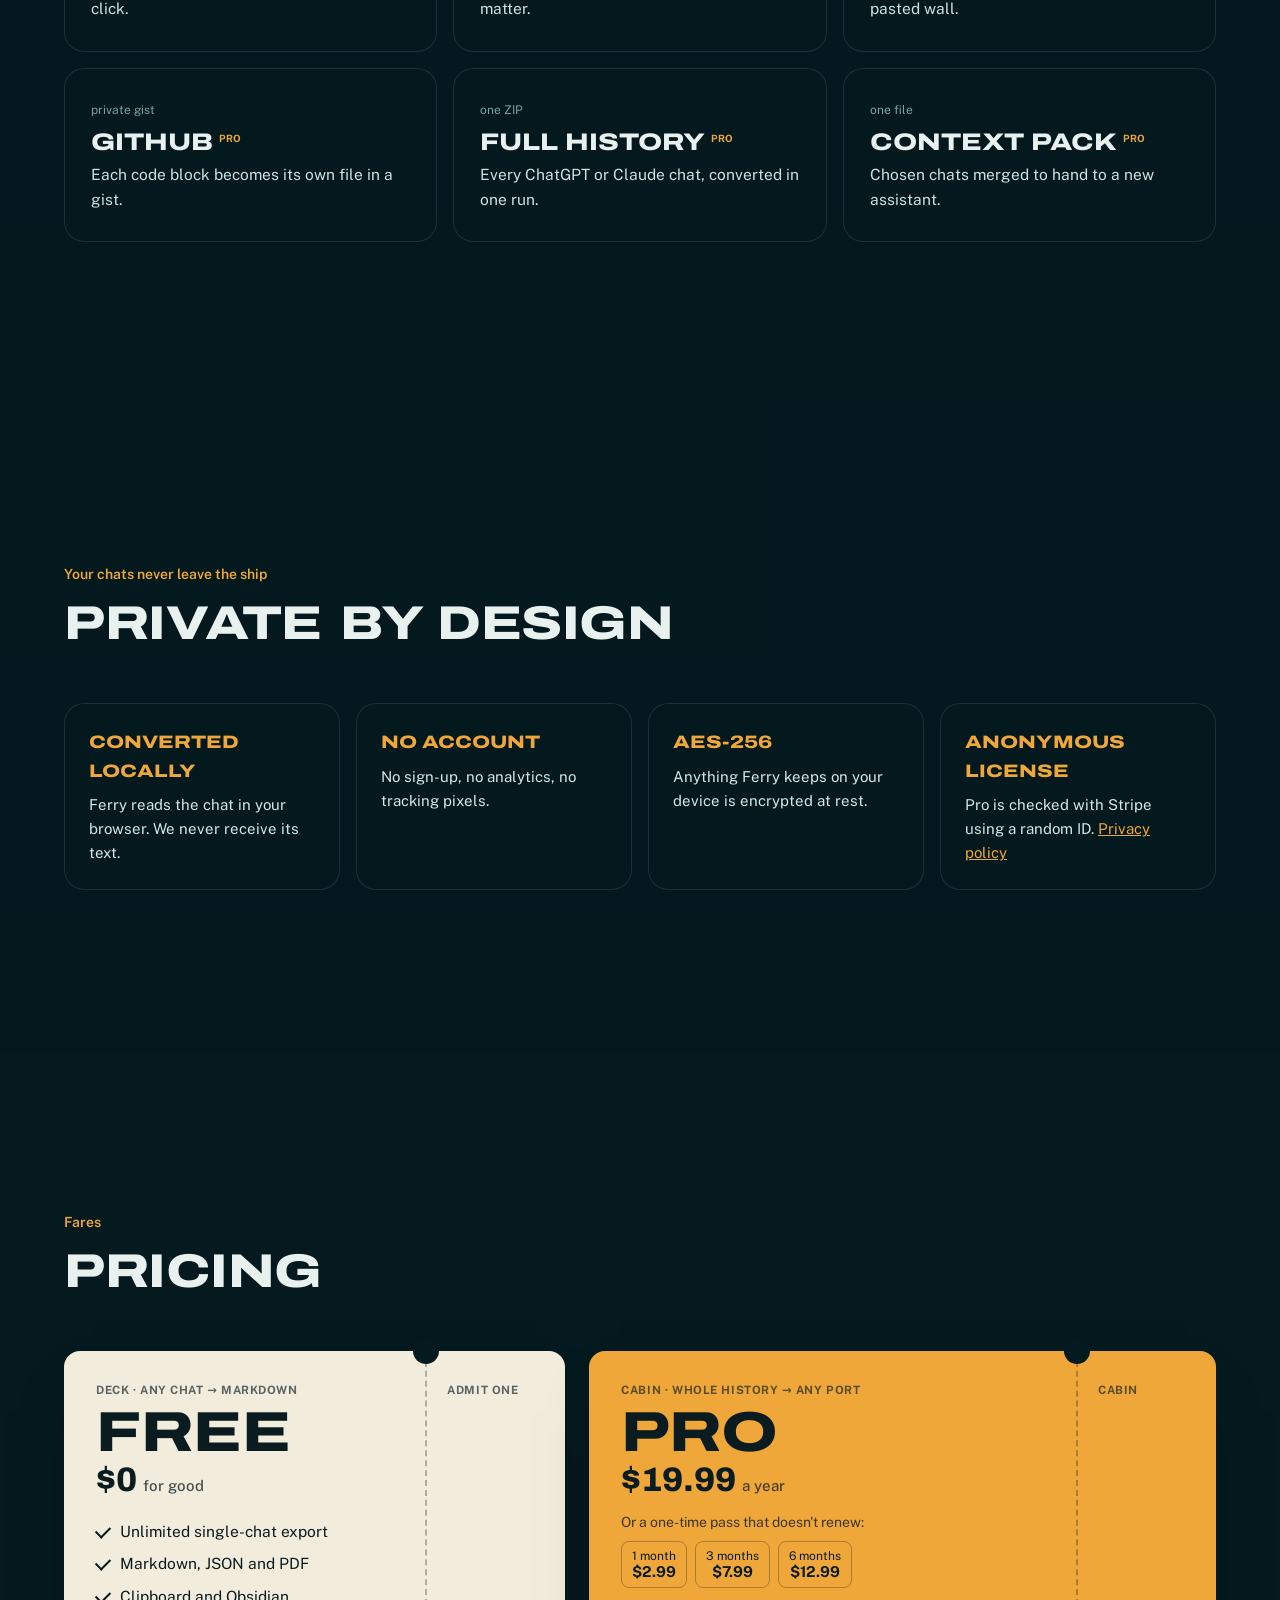
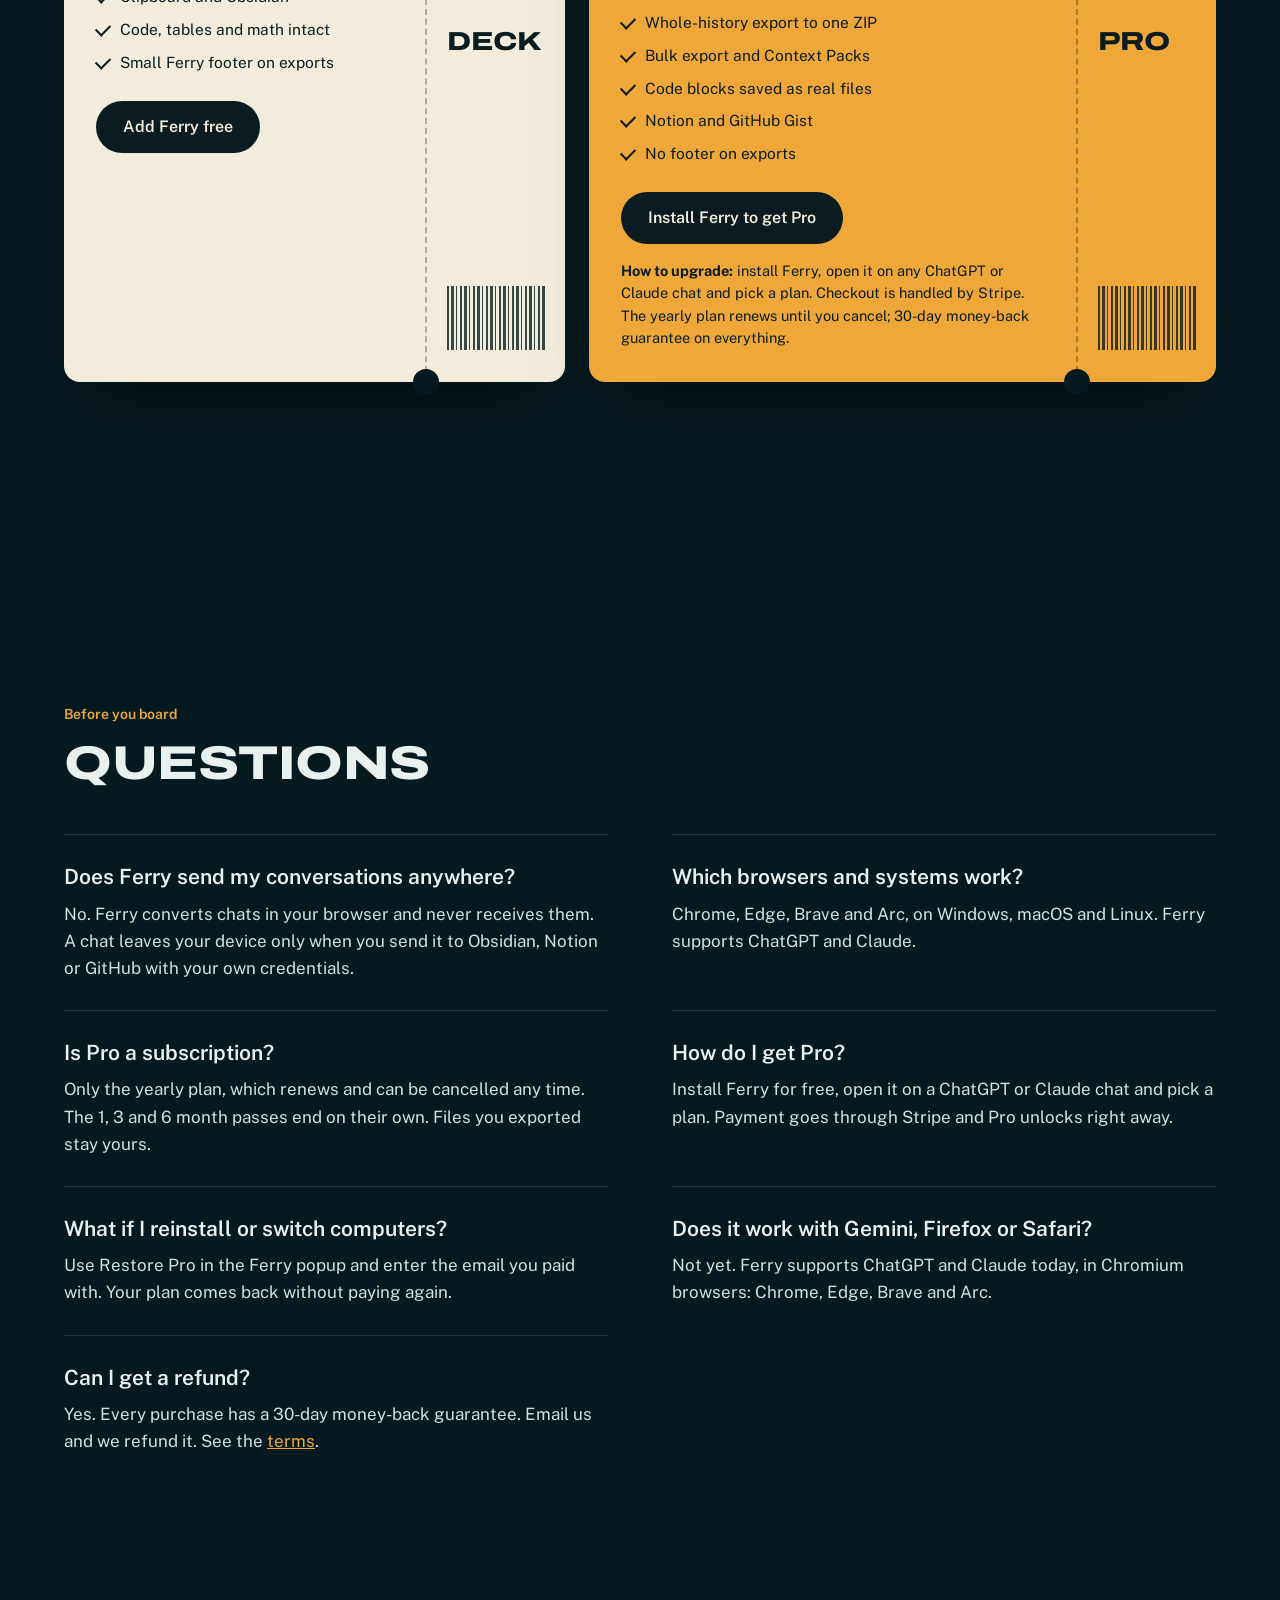
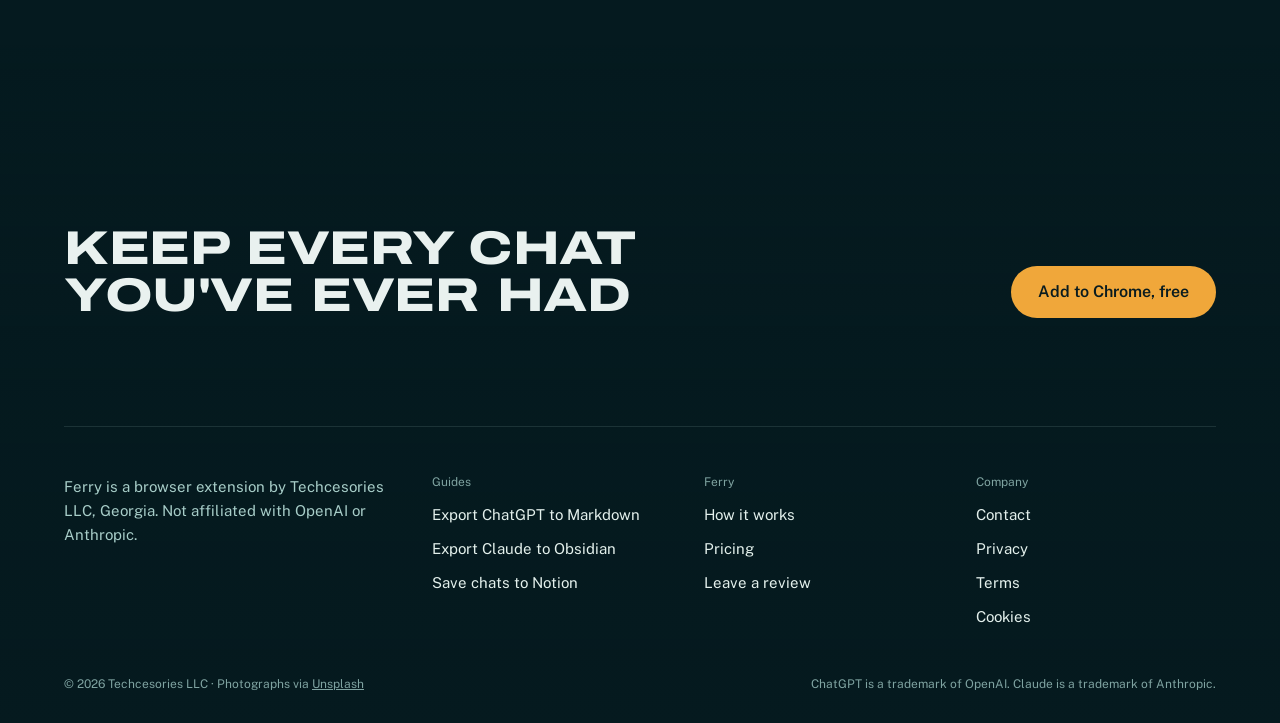
==== commit 12ea093a: "Customer review: clearer headlines and pricing, upgrade FAQ, eye-flow fixes, phone overflow fix Co-A" ====
--- a/index.html
+++ b/index.html
@@ -22,7 +22,7 @@
 <meta name="twitter:description" content="Export ChatGPT and Claude chats to clean Markdown, Obsidian, Notion and GitHub. Code, tables and math stay intact. Runs locally." />
 <meta name="twitter:image" content="https://ferry.techcesories.com/og.png" />
 <script type="application/ld+json">{"@context":"https://schema.org","@type":"SoftwareApplication","name":"Ferry","applicationCategory":"BrowserApplication","operatingSystem":"Chrome, Edge, Brave, Arc; Windows, macOS, Linux","description":"Export and migrate ChatGPT and Claude conversations into clean, re-importable Markdown and into Obsidian, Notion, and GitHub. Runs locally in your browser; conversation content never touches Ferry's servers.","url":"https://ferry.techcesories.com/","image":"https://ferry.techcesories.com/og.png","offers":{"@type":"AggregateOffer","priceCurrency":"USD","lowPrice":"0","highPrice":"19.99","offerCount":"5","offers":[{"@type":"Offer","name":"Ferry Free","price":"0","priceCurrency":"USD"},{"@type":"Offer","name":"Ferry Pro, 1 month","price":"2.99","priceCurrency":"USD"},{"@type":"Offer","name":"Ferry Pro, 3 months","price":"7.99","priceCurrency":"USD"},{"@type":"Offer","name":"Ferry Pro, 6 months","price":"12.99","priceCurrency":"USD"},{"@type":"Offer","name":"Ferry Pro, 1 year","price":"19.99","priceCurrency":"USD"}]},"publisher":{"@type":"Organization","name":"Techcesories LLC","url":"https://ferry.techcesories.com/","email":"contactus@techcesories.com"}}</script>
-<script type="application/ld+json">{"@context":"https://schema.org","@type":"FAQPage","mainEntity":[{"@type":"Question","name":"Does Ferry send my conversations anywhere?","acceptedAnswer":{"@type":"Answer","text":"No. Ferry converts chats inside your browser and never receives them. Pro checks your license with an anonymous ID through Stripe. A chat leaves your device only when you send it to Obsidian, Notion or GitHub with your own credentials."}},{"@type":"Question","name":"Which browsers work?","acceptedAnswer":{"@type":"Answer","text":"Chrome, Edge, Brave and Arc, on Windows, macOS and Linux."}},{"@type":"Question","name":"Is Pro a subscription?","acceptedAnswer":{"@type":"Answer","text":"Only the yearly plan, which renews and can be cancelled any time. The 1, 3 and 6 month passes are paid once and end on their own."}},{"@type":"Question","name":"Can I get a refund?","acceptedAnswer":{"@type":"Answer","text":"Yes. Every purchase has a 30-day money-back guarantee."}}]}</script>
+<script type="application/ld+json">{"@context":"https://schema.org","@type":"FAQPage","mainEntity":[{"@type":"Question","name":"Does Ferry send my conversations anywhere?","acceptedAnswer":{"@type":"Answer","text":"No. Ferry converts chats inside your browser and never receives them. Pro checks your license with an anonymous ID through Stripe. A chat leaves your device only when you send it to Obsidian, Notion or GitHub with your own credentials."}},{"@type":"Question","name":"Which browsers work?","acceptedAnswer":{"@type":"Answer","text":"Chrome, Edge, Brave and Arc, on Windows, macOS and Linux."}},{"@type":"Question","name":"Is Pro a subscription?","acceptedAnswer":{"@type":"Answer","text":"Only the yearly plan, which renews and can be cancelled any time. The 1, 3 and 6 month passes are paid once and end on their own."}},{"@type":"Question","name":"How do I get Pro?","acceptedAnswer":{"@type":"Answer","text":"Install Ferry for free, open it on a ChatGPT or Claude chat and pick a plan. Payment goes through Stripe."}},{"@type":"Question","name":"Does it work with Gemini, Firefox or Safari?","acceptedAnswer":{"@type":"Answer","text":"Not yet. Ferry supports ChatGPT and Claude in Chrome, Edge, Brave and Arc."}},{"@type":"Question","name":"Can I get a refund?","acceptedAnswer":{"@type":"Answer","text":"Yes. Every purchase has a 30-day money-back guarantee."}}]}</script>
 <link rel="preconnect" href="https://fonts.googleapis.com" />
 <link rel="preconnect" href="https://fonts.gstatic.com" crossorigin />
 <link rel="preconnect" href="https://images.unsplash.com" />
@@ -60,22 +60,21 @@
       </div>
       <span class="hero__fine enter">Free for single chats · Pro from $2.99 · Chrome, Edge, Brave, Arc</span>
     </div>
-    <p class="hero__coords" aria-hidden="true">Route <b>ChatGPT / Claude → Markdown</b><br>Departs from your browser</p>
   </section>
 
   <section class="sec" id="departures">
     <div class="photo shade-full" aria-hidden="true" data-parallax><img src="https://images.unsplash.com/photo-1762838896748-12aba8c2a7b8?auto=format&fit=crop&w=2000&q=72" srcset="https://images.unsplash.com/photo-1762838896748-12aba8c2a7b8?auto=format&fit=crop&w=800&q=72 800w, https://images.unsplash.com/photo-1762838896748-12aba8c2a7b8?auto=format&fit=crop&w=1400&q=72 1400w, https://images.unsplash.com/photo-1762838896748-12aba8c2a7b8?auto=format&fit=crop&w=2000&q=72 2000w, https://images.unsplash.com/photo-1762838896748-12aba8c2a7b8?auto=format&fit=crop&w=2800&q=72 2800w" sizes="100vw" alt="" style="object-position:center" loading="lazy" decoding="async"></div>
     <div class="wrap">
-      <p class="kick rv">Departures</p>
-      <h2 class="mega rv">Every chat has a destination</h2>
+      <p class="kick rv">Routes</p>
+      <h2 class="mega rv">Where your chats can go</h2>
       <div class="board glass rv" aria-label="Export routes Ferry supports">
         <div class="board__head"><h3>Departures</h3><span id="clock"></span></div>
         <div class="board__cols"><span>From</span><span>To</span><span>Cargo</span><span>Fare</span></div>
-        <div class="board__row"><div class="flaps" data-flap="CHATGPT"></div><div class="flaps" data-flap="MARKDOWN"></div><span class="mono">.md .json .pdf</span><span class="status">Free</span></div>
-        <div class="board__row"><div class="flaps" data-flap="CLAUDE"></div><div class="flaps" data-flap="OBSIDIAN"></div><span class="mono">vault note</span><span class="status">Free</span></div>
-        <div class="board__row"><div class="flaps" data-flap="CHATGPT"></div><div class="flaps" data-flap="NOTION"></div><span class="mono">native blocks</span><span class="status status--b">Pro</span></div>
-        <div class="board__row"><div class="flaps" data-flap="CLAUDE"></div><div class="flaps" data-flap="GITHUB GIST"></div><span class="mono">code files</span><span class="status status--b">Pro</span></div>
-        <div class="board__row"><div class="flaps" data-flap="ALL CHATS"></div><div class="flaps" data-flap="ONE ZIP"></div><span class="mono">full history</span><span class="status status--b">Pro</span></div>
+        <div class="board__row"><div class="flaps" data-flap="CHATGPT"><span class="flap">C</span><span class="flap">H</span><span class="flap">A</span><span class="flap">T</span><span class="flap">G</span><span class="flap">P</span><span class="flap">T</span></div><div class="flaps" data-flap="MARKDOWN"><span class="flap">M</span><span class="flap">A</span><span class="flap">R</span><span class="flap">K</span><span class="flap">D</span><span class="flap">O</span><span class="flap">W</span><span class="flap">N</span></div><span class="mono">.md .json .pdf</span><span class="status">Free</span></div>
+        <div class="board__row"><div class="flaps" data-flap="CLAUDE"><span class="flap">C</span><span class="flap">L</span><span class="flap">A</span><span class="flap">U</span><span class="flap">D</span><span class="flap">E</span></div><div class="flaps" data-flap="OBSIDIAN"><span class="flap">O</span><span class="flap">B</span><span class="flap">S</span><span class="flap">I</span><span class="flap">D</span><span class="flap">I</span><span class="flap">A</span><span class="flap">N</span></div><span class="mono">vault note</span><span class="status">Free</span></div>
+        <div class="board__row"><div class="flaps" data-flap="CHATGPT"><span class="flap">C</span><span class="flap">H</span><span class="flap">A</span><span class="flap">T</span><span class="flap">G</span><span class="flap">P</span><span class="flap">T</span></div><div class="flaps" data-flap="NOTION"><span class="flap">N</span><span class="flap">O</span><span class="flap">T</span><span class="flap">I</span><span class="flap">O</span><span class="flap">N</span></div><span class="mono">native blocks</span><span class="status status--b">Pro</span></div>
+        <div class="board__row"><div class="flaps" data-flap="CLAUDE"><span class="flap">C</span><span class="flap">L</span><span class="flap">A</span><span class="flap">U</span><span class="flap">D</span><span class="flap">E</span></div><div class="flaps" data-flap="GITHUB GIST"><span class="flap">G</span><span class="flap">I</span><span class="flap">T</span><span class="flap">H</span><span class="flap">U</span><span class="flap">B</span><span class="flap">&nbsp;</span><span class="flap">G</span><span class="flap">I</span><span class="flap">S</span><span class="flap">T</span></div><span class="mono">code files</span><span class="status status--b">Pro</span></div>
+        <div class="board__row"><div class="flaps" data-flap="ALL CHATS"><span class="flap">A</span><span class="flap">L</span><span class="flap">L</span><span class="flap">&nbsp;</span><span class="flap">C</span><span class="flap">H</span><span class="flap">A</span><span class="flap">T</span><span class="flap">S</span></div><div class="flaps" data-flap="ONE ZIP"><span class="flap">O</span><span class="flap">N</span><span class="flap">E</span><span class="flap">&nbsp;</span><span class="flap">Z</span><span class="flap">I</span><span class="flap">P</span></div><span class="mono">full history</span><span class="status status--b">Pro</span></div>
       </div>
     </div>
   </section>
@@ -85,10 +84,10 @@
       <div class="photo shade-full" aria-hidden="true"><img src="https://images.unsplash.com/photo-1765463393699-460078386b10?auto=format&fit=crop&w=2000&q=72" srcset="https://images.unsplash.com/photo-1765463393699-460078386b10?auto=format&fit=crop&w=800&q=72 800w, https://images.unsplash.com/photo-1765463393699-460078386b10?auto=format&fit=crop&w=1400&q=72 1400w, https://images.unsplash.com/photo-1765463393699-460078386b10?auto=format&fit=crop&w=2000&q=72 2000w, https://images.unsplash.com/photo-1765463393699-460078386b10?auto=format&fit=crop&w=2800&q=72 2800w" sizes="100vw" alt="" style="object-position:center" loading="lazy" decoding="async"></div>
       <div class="crossing__inner">
         <div class="crossing__head">
-          <h2 class="mega">The crossing</h2>
+          <div><p class="kick">The crossing</p><h2 class="mega">How an export works</h2></div>
           <p class="crossing__step" id="stepText" aria-live="polite">A chat leaves port with its code, tables and math aboard.</p>
         </div>
-        <div class="card glass">
+        <div class="card glass card--dep">
           <div class="card__label">Departure: your conversation</div>
           <div class="bubble">Write a memoized Fibonacci in Python and show the first values in a table.</div>
           <div class="reply">Here is a version using <b>lru_cache</b>:
@@ -99,7 +98,7 @@
             <table><tr><th>n</th><th>fib(n)</th></tr><tr><td>10</td><td>55</td></tr><tr><td>20</td><td>6765</td></tr></table>
           </div>
         </div>
-        <div class="card glass">
+        <div class="card glass card--arr">
           <div class="card__label">Arrival: memoized-fibonacci.md</div>
 <pre class="md" id="mdOut"><span class="ln c">---</span><span class="ln c">title: Memoized Fibonacci</span><span class="ln c">source: ChatGPT</span><span class="ln c">---</span><span class="ln h">## You</span><span class="ln">Write a memoized Fibonacci…</span><span class="ln h">## ChatGPT</span><span class="ln"><span class="k">```python</span></span><span class="ln">@lru_cache</span><span class="ln">def fib(n): …</span><span class="ln"><span class="k">```</span></span><span class="ln">It grows like $\varphi^n/\sqrt5$.</span><span class="ln">| n  | fib(n) |</span><span class="ln">| 20 | 6765   |</span></pre>
           <div class="files"><span>memoized-fibonacci.md</span><span>artifacts/fib.py</span></div>
@@ -113,7 +112,7 @@
     <div class="wrap try">
       <div>
         <p class="kick rv">Try it</p>
-        <h2 class="mega rv">Same chat, four harbors</h2>
+        <h2 class="mega rv">See exactly what you get</h2>
         <p class="lede rv">Pick a destination to see what Ferry writes for each one, from the same conversation.</p>
         <div class="tabs rv" role="tablist" aria-label="Export format">
           <button class="tab" role="tab" aria-selected="true" data-fmt="md">Markdown</button>
@@ -133,8 +132,8 @@
     <div class="wrap history">
       <div>
         <p class="kick rv">Pro · Switching assistants</p>
-        <h2 class="mega rv">Bring the whole fleet</h2>
-        <div class="odo" id="odo" role="img" aria-label="640 chats in one ZIP"><span class="odo__d"><span></span></span><span class="odo__d"><span></span></span><span class="odo__d"><span></span></span><small>chats, one ZIP</small></div>
+        <h2 class="mega rv">Export your whole history</h2>
+        <div class="odo" id="odo" role="img" aria-label="Example: 640 chats in one ZIP"><span class="odo__d"><span></span></span><span class="odo__d"><span></span></span><span class="odo__d"><span></span></span><small>chats in one ZIP<br>(an example history)</small></div>
         <p class="lede rv">Claude and Gemini can import a summary of what your old assistant remembers about you, but not the conversations themselves. Ferry Pro exports every ChatGPT or Claude chat as Markdown files in one run.</p>
         <div class="perks rv"><span>Full-history ZIP</span><span>Bulk export</span><span>Context Packs</span><span>Encrypted auto-capture</span></div>
       </div>
@@ -149,7 +148,7 @@
     <div class="photo shade-full" aria-hidden="true" data-parallax><img src="https://images.unsplash.com/photo-1747115632855-ae7ae83acec2?auto=format&fit=crop&w=2000&q=72" srcset="https://images.unsplash.com/photo-1747115632855-ae7ae83acec2?auto=format&fit=crop&w=800&q=72 800w, https://images.unsplash.com/photo-1747115632855-ae7ae83acec2?auto=format&fit=crop&w=1400&q=72 1400w, https://images.unsplash.com/photo-1747115632855-ae7ae83acec2?auto=format&fit=crop&w=2000&q=72 2000w, https://images.unsplash.com/photo-1747115632855-ae7ae83acec2?auto=format&fit=crop&w=2800&q=72 2800w" sizes="100vw" alt="" style="object-position:center" loading="lazy" decoding="async"></div>
     <div class="wrap">
       <p class="kick rv">Ports of call</p>
-      <h2 class="mega rv">Lands where you work</h2>
+      <h2 class="mega rv">Works with your tools</h2>
       <p class="lede rv">Ferry talks to each tool straight from your browser with your own keys. No Ferry server sits on the route.</p>
       <div class="ports">
         <div class="port glass rv"><span class="port__k">.md · .json · PDF</span><h3>Files</h3><p>Download, or copy to the clipboard in one click.</p></div>
@@ -165,8 +164,8 @@
   <section class="sec" id="privacy">
     <div class="photo shade-full" aria-hidden="true" data-parallax><img src="https://images.unsplash.com/photo-1687904673913-53383dbe85cb?auto=format&fit=crop&w=2000&q=72" srcset="https://images.unsplash.com/photo-1687904673913-53383dbe85cb?auto=format&fit=crop&w=800&q=72 800w, https://images.unsplash.com/photo-1687904673913-53383dbe85cb?auto=format&fit=crop&w=1400&q=72 1400w, https://images.unsplash.com/photo-1687904673913-53383dbe85cb?auto=format&fit=crop&w=2000&q=72 2000w, https://images.unsplash.com/photo-1687904673913-53383dbe85cb?auto=format&fit=crop&w=2800&q=72 2800w" sizes="100vw" alt="" style="object-position:center" loading="lazy" decoding="async"></div>
     <div class="wrap">
-      <p class="kick rv">Privacy</p>
-      <h2 class="mega rv">Your chats never leave the ship</h2>
+      <p class="kick rv">Your chats never leave the ship</p>
+      <h2 class="mega rv">Private by design</h2>
       <div class="facts">
         <div class="glass rv"><b>Converted locally</b><p>Ferry reads the chat in your browser. We never receive its text.</p></div>
         <div class="glass rv"><b>No account</b><p>No sign-up, no analytics, no tracking pixels.</p></div>
@@ -178,8 +177,8 @@
 
   <section class="sec" id="fares">
     <div class="wrap">
-      <p class="kick rv">Pricing</p>
-      <h2 class="mega rv">Choose your fare</h2>
+      <p class="kick rv">Fares</p>
+      <h2 class="mega rv">Pricing</h2>
       <div class="passes">
         <article class="pass rv">
           <div class="pass__main">
@@ -195,11 +194,12 @@
           <div class="pass__main">
             <div class="pass__route">CABIN · WHOLE HISTORY → ANY PORT</div>
             <div class="pass__name">Pro</div>
-            <div class="pass__price">$19.99 <small>a year, or pay once</small></div>
-            <div class="fares"><span>1 MO<b>$2.99</b></span><span>3 MO<b>$7.99</b></span><span>6 MO<b>$12.99</b></span><span class="best">1 YR<b>$19.99</b></span></div>
+            <div class="pass__price">$19.99 <small>a year</small></div>
+            <p class="pass__or">Or a one-time pass that doesn't renew:</p>
+            <div class="fares"><span>1 month<b>$2.99</b></span><span>3 months<b>$7.99</b></span><span>6 months<b>$12.99</b></span></div>
             <ul><li>Whole-history export to one ZIP</li><li>Bulk export and Context Packs</li><li>Code blocks saved as real files</li><li>Notion and GitHub Gist</li><li>No footer on exports</li></ul>
-            <a class="btn btn--ink" href="https://chromewebstore.google.com/detail/jccpfaknkdpnekdhgchkildnmphgmgao" data-goatcounter-click="cta-pro" target="_blank" rel="noopener">Get Ferry Pro</a>
-            <p class="pass__note">Upgrade from the Ferry popup after installing. 1, 3 and 6 month passes don't renew. The yearly plan renews until you cancel. 30-day money-back guarantee.</p>
+            <a class="btn btn--ink" href="https://chromewebstore.google.com/detail/jccpfaknkdpnekdhgchkildnmphgmgao" data-goatcounter-click="cta-pro" target="_blank" rel="noopener">Install Ferry to get Pro</a>
+            <p class="pass__note"><b>How to upgrade:</b> install Ferry, open it on any ChatGPT or Claude chat and pick a plan. Checkout is handled by Stripe. The yearly plan renews until you cancel; 30-day money-back guarantee on everything.</p>
           </div>
           <div class="pass__stub"><span class="pass__route">CABIN</span><span class="big">PRO</span><div class="barcode"></div></div>
         </article>
@@ -209,12 +209,15 @@
 
   <section class="sec" id="questions">
     <div class="wrap">
-      <p class="kick rv">Questions</p>
-      <h2 class="mega rv">Before you board</h2>
+      <p class="kick rv">Before you board</p>
+      <h2 class="mega rv">Questions</h2>
       <div class="faq">
         <div class="rv"><h3>Does Ferry send my conversations anywhere?</h3><p>No. Ferry converts chats in your browser and never receives them. A chat leaves your device only when you send it to Obsidian, Notion or GitHub with your own credentials.</p></div>
         <div class="rv"><h3>Which browsers and systems work?</h3><p>Chrome, Edge, Brave and Arc, on Windows, macOS and Linux. Ferry supports ChatGPT and Claude.</p></div>
         <div class="rv"><h3>Is Pro a subscription?</h3><p>Only the yearly plan, which renews and can be cancelled any time. The 1, 3 and 6 month passes end on their own. Files you exported stay yours.</p></div>
+        <div class="rv"><h3>How do I get Pro?</h3><p>Install Ferry for free, open it on a ChatGPT or Claude chat and pick a plan. Payment goes through Stripe and Pro unlocks right away.</p></div>
+        <div class="rv"><h3>What if I reinstall or switch computers?</h3><p>Use Restore Pro in the Ferry popup and enter the email you paid with. Your plan comes back without paying again.</p></div>
+        <div class="rv"><h3>Does it work with Gemini, Firefox or Safari?</h3><p>Not yet. Ferry supports ChatGPT and Claude today, in Chromium browsers: Chrome, Edge, Brave and Arc.</p></div>
         <div class="rv"><h3>Can I get a refund?</h3><p>Yes. Every purchase has a 30-day money-back guarantee. Email us and we refund it. See the <a href="/terms/">terms</a>.</p></div>
       </div>
     </div>
--- a/site.css
+++ b/site.css
@@ -56,7 +56,7 @@
 /* hero */
 .hero{position:relative;min-height:100svh;display:flex;align-items:flex-end;padding:140px 0 9vh;overflow:hidden}
 .hero .wrap{position:relative;z-index:1}
-.hero h1{font-family:var(--mega);font-weight:800;font-stretch:125%;text-transform:uppercase;line-height:.95;letter-spacing:-.01em;margin:0;
+.hero h1{font-family:var(--mega);font-weight:800;font-stretch:125%;text-transform:uppercase;line-height:.95;letter-spacing:-.01em;word-spacing:.12em;margin:0;
   font-size:min(6vw,11vh,96px);max-width:8.6em}
 .hero h1 .serif{font-size:.62em;color:var(--beacon);text-transform:none}
 .hero__lead{font-size:clamp(18px,1.45vw,21px);color:#d6e7e3;max-width:33em;margin:28px 0 0}
@@ -74,7 +74,7 @@
 .sec{position:relative;padding:18vh 0;overflow:hidden}
 .sec > .wrap{position:relative;z-index:1}
 .kick{font:600 14px var(--body);color:var(--beacon);margin:0 0 18px}
-h2.mega,.mega{font-family:var(--mega);font-weight:800;font-stretch:125%;text-transform:uppercase;line-height:.98;letter-spacing:-.01em;margin:0;font-size:clamp(34px,4.6vw,72px);max-width:16em}
+h2.mega,.mega{font-family:var(--mega);font-weight:800;font-stretch:125%;text-transform:uppercase;line-height:.98;letter-spacing:-.01em;word-spacing:.1em;margin:0;font-size:clamp(30px,3.7vw,58px);max-width:16em}
 .mega .serif{color:var(--beacon);font-size:.7em}
 .lede{font-size:clamp(17px,1.35vw,20px);color:#cfe2de;max-width:34em;margin:24px 0 0}
 .glass{background:rgba(5,26,31,.78);border:1px solid rgba(167,205,200,.14);border-radius:20px;backdrop-filter:blur(10px);-webkit-backdrop-filter:blur(10px)}
@@ -101,12 +101,12 @@
 .status--b{color:var(--beacon)}
 
 /* the crossing */
-.crossing{position:relative;height:320vh}
+.crossing{position:relative;height:240vh}
 .crossing__stage{position:sticky;top:0;height:100svh;overflow:hidden;display:flex;align-items:center}
 .crossing__stage .photo img{transform:scale(var(--z,1.15))}
 .crossing__inner{position:relative;z-index:1;width:min(100% - 2*var(--gut),1280px);margin:0 auto;display:grid;grid-template-columns:1fr 1fr;gap:28px;align-items:center}
 .crossing__head{grid-column:1/-1;display:flex;justify-content:space-between;align-items:end;gap:24px;margin-bottom:8px}
-.crossing__step{font:13px/1.6 var(--body);color:#e9f1ef;max-width:30em;text-align:right;margin:0;min-height:3.2em}
+.crossing__step{font:500 16px/1.5 var(--body);color:#e9f1ef;max-width:30em;text-align:right;margin:0;min-height:3.2em}
 .card{padding:24px;min-height:46vh;display:flex;flex-direction:column}
 .card__label{font:12px var(--body);color:var(--foam-dim);margin-bottom:14px}
 .bubble{background:rgba(167,205,200,.13);border-radius:14px 14px 4px 14px;padding:10px 14px;font-size:14.5px;align-self:flex-end;max-width:90%}
@@ -149,11 +149,11 @@
 .history__pic img{width:100%;height:110%;object-fit:cover;transform:translate3d(0,var(--py,0px),0)}
 .history__badge{position:absolute;left:20px;bottom:20px;right:20px;padding:18px 20px;font:13px/1.8 var(--mono);color:#d6e7e3}
 .history__badge b{color:#fff}
-.odo{display:flex;align-items:baseline;gap:.03em;font-family:var(--mega);font-weight:800;font-stretch:125%;font-size:clamp(80px,9vw,150px);line-height:1;color:var(--beacon);margin:30px 0 0}
+.odo{display:flex;align-items:baseline;gap:.03em;font-family:var(--mega);font-weight:800;font-stretch:125%;font-size:clamp(56px,6vw,96px);line-height:1;color:var(--beacon);margin:30px 0 0}
 .odo__d{height:1em;overflow:hidden;display:inline-block}
 .odo__d > span{display:block;transition:transform 2.6s var(--ease)}
 .odo__d b{display:block;height:1em;line-height:1em;font-weight:800}
-.odo small{font-family:var(--body);font-weight:600;font-size:.17em;font-stretch:100%;color:#e9f1ef;line-height:1.1;margin-left:.3em}
+.odo small{line-height:1.25;font-family:var(--body);font-weight:600;font-size:.17em;font-stretch:100%;color:#e9f1ef;line-height:1.1;margin-left:.3em}
 .perks{display:flex;flex-wrap:wrap;gap:10px;margin-top:30px}
 .perks span{font-size:15px;padding:9px 15px;border:1px solid rgba(167,205,200,.25);border-radius:999px;color:#d6e7e3}
 
@@ -190,16 +190,18 @@
 .pass ul{list-style:none;margin:22px 0 26px;padding:0;display:grid;gap:8px;font-size:15.5px}
 .pass li{display:flex;gap:10px}
 .pass li::before{content:"";flex:0 0 auto;width:12px;height:7px;margin-top:7px;border-left:2px solid currentColor;border-bottom:2px solid currentColor;transform:rotate(-45deg)}
-.fares{display:grid;grid-template-columns:repeat(4,auto);gap:8px;margin-top:18px;justify-content:start}
+.fares{display:grid;grid-template-columns:repeat(3,auto);gap:8px;margin-top:8px;justify-content:start}
 .fares span{font:12px var(--body);border:1px solid rgba(10,28,31,.3);border-radius:8px;padding:7px 10px;text-align:center}
 .fares b{display:block;font-size:15px}
 .fares .best{background:var(--ink);color:var(--beacon);border-color:var(--ink)}
 .barcode{height:64px;background:repeating-linear-gradient(90deg,var(--ink) 0 2px,transparent 2px 4px,var(--ink) 4px 7px,transparent 7px 9px,var(--ink) 9px 10px,transparent 10px 13px);opacity:.8}
 .pass__stub .big{font-family:var(--mega);font-weight:800;font-stretch:125%;font-size:26px;line-height:.9}
-.pass__note{font-size:13.5px;margin:16px 0 0;opacity:.8}
+.pass__note{font-size:14.5px;line-height:1.55;margin:16px 0 0}
+.pass__or{font-size:14px;margin:14px 0 0;opacity:.8}
 
 /* faq */
 .faq{display:grid;grid-template-columns:repeat(2,1fr);gap:0 64px;margin-top:48px}
+.crossing__head .kick{margin-bottom:12px}
 .faq div{padding:28px 0;border-top:1px solid rgba(167,205,200,.16)}
 .faq h3{font-family:var(--body);font-weight:600;font-size:21px;line-height:1.3;margin:0 0 10px}
 .faq p{margin:0;color:#cfe2de}
@@ -261,7 +263,10 @@
   .board__row{grid-template-columns:1fr 1fr;row-gap:8px}
   .crossing{height:auto}
   .crossing__stage{position:relative;height:auto;padding:14vh 0}
-  .crossing__inner{grid-template-columns:1fr}
+  .crossing__inner{grid-template-columns:minmax(0,1fr)}
+  .crossing .card{min-width:0}
+  .crossing pre{overflow-x:auto;white-space:pre-wrap;word-break:break-word}
+  .crossing__head > div,.crossing__head .mega{max-width:100%}
   .crossing__head{flex-direction:column;align-items:flex-start}
   .crossing__step{text-align:left}
   .card{min-height:0}
@@ -291,3 +296,11 @@
 .photo--hero::before{content:"";position:absolute;inset:0 auto 0 0;width:30%;z-index:1;background:linear-gradient(90deg,var(--deep),rgba(5,26,31,0))}
 @media (max-width:820px){.photo--hero{left:0}.photo--hero::before{display:none}}
 .foot .shade-bottom::after{background:linear-gradient(0deg,rgba(5,26,31,1) 0%,rgba(5,26,31,.88) 45%,rgba(5,26,31,.6) 100%)}
+
+/* eye flow: one focal point per screen */
+.btn--ghost{background:transparent;border-color:rgba(233,241,239,.28)}
+.card--dep{opacity:calc(1 - var(--q,0)*.45);transition:opacity .2s}
+.card--arr{box-shadow:0 0 0 1px rgba(240,167,58,calc(var(--q,0)*.7)),0 30px 80px -30px rgba(240,167,58,calc(var(--q,0)*.35))}
+.crossing__step{color:#fff}
+.pass--pro{transform:translateY(-8px)}
+@media (max-width:820px){.card--dep{opacity:1}.pass--pro{transform:none}}
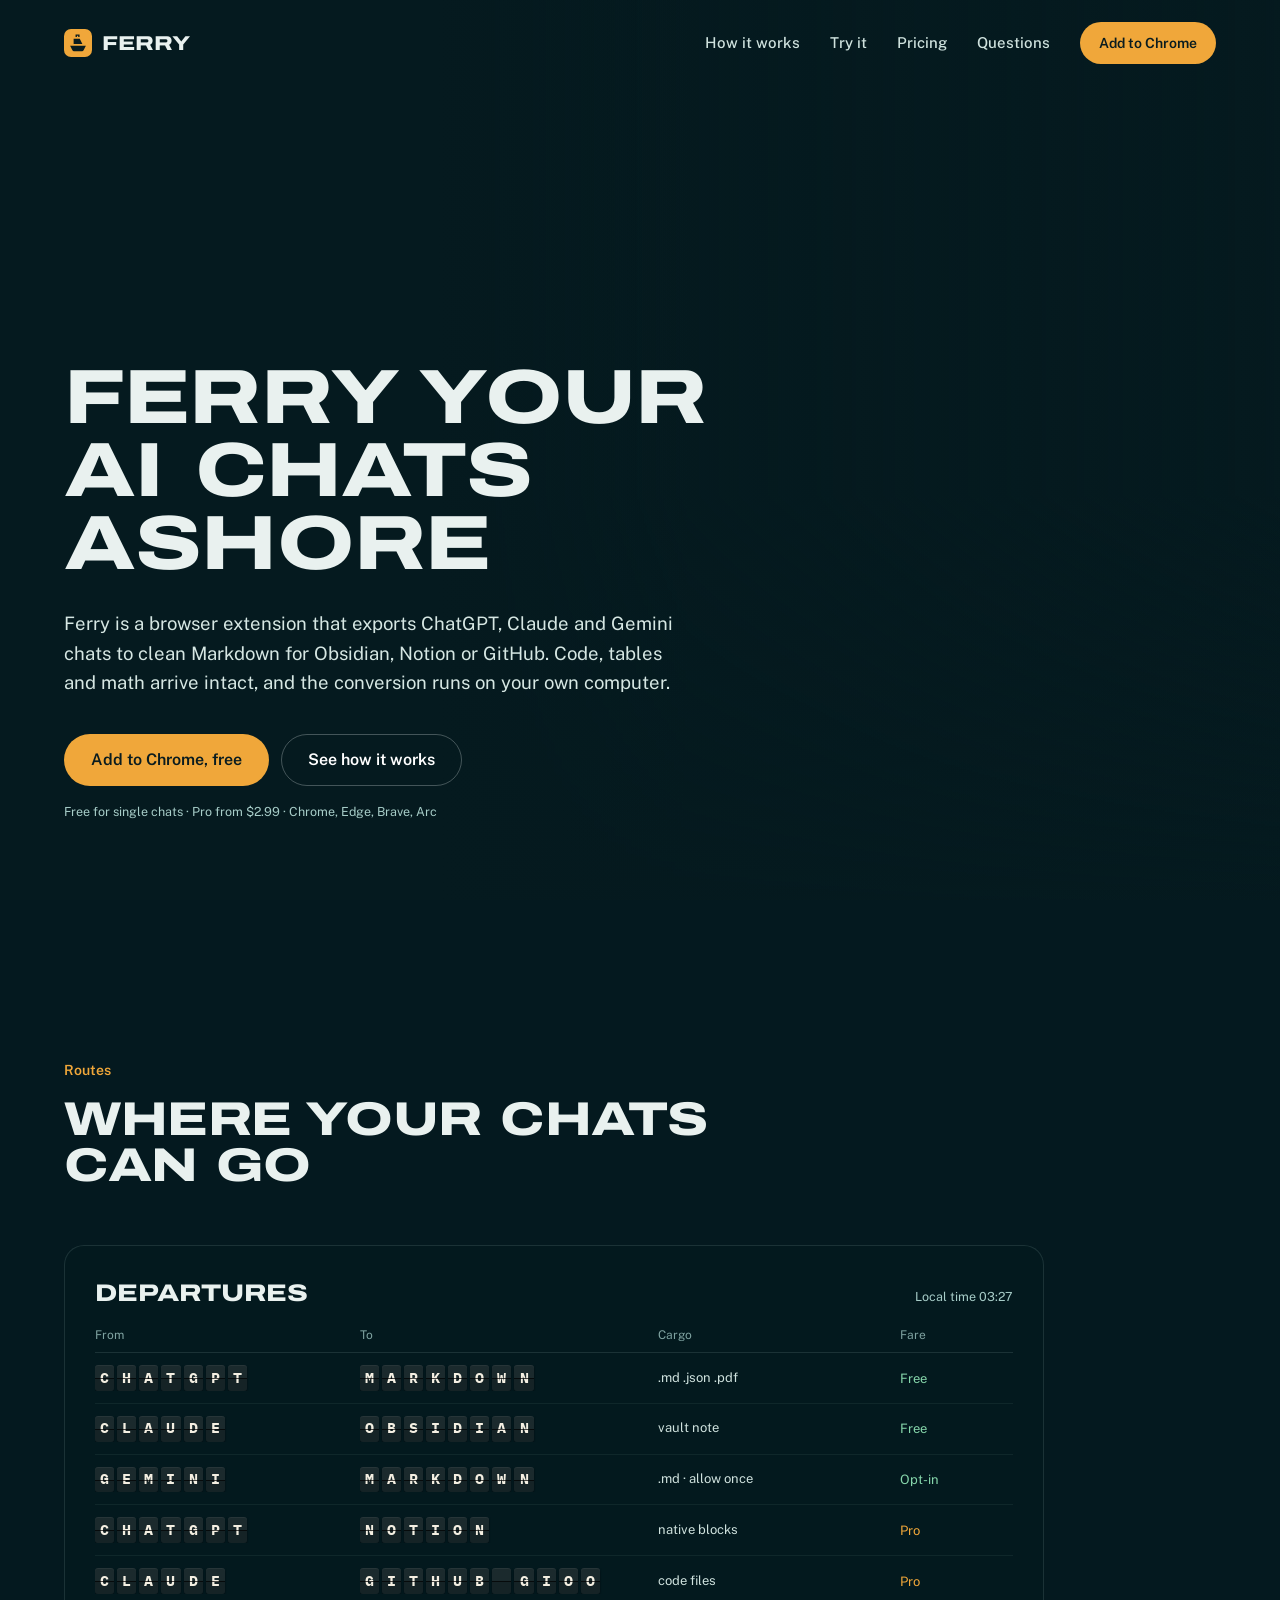
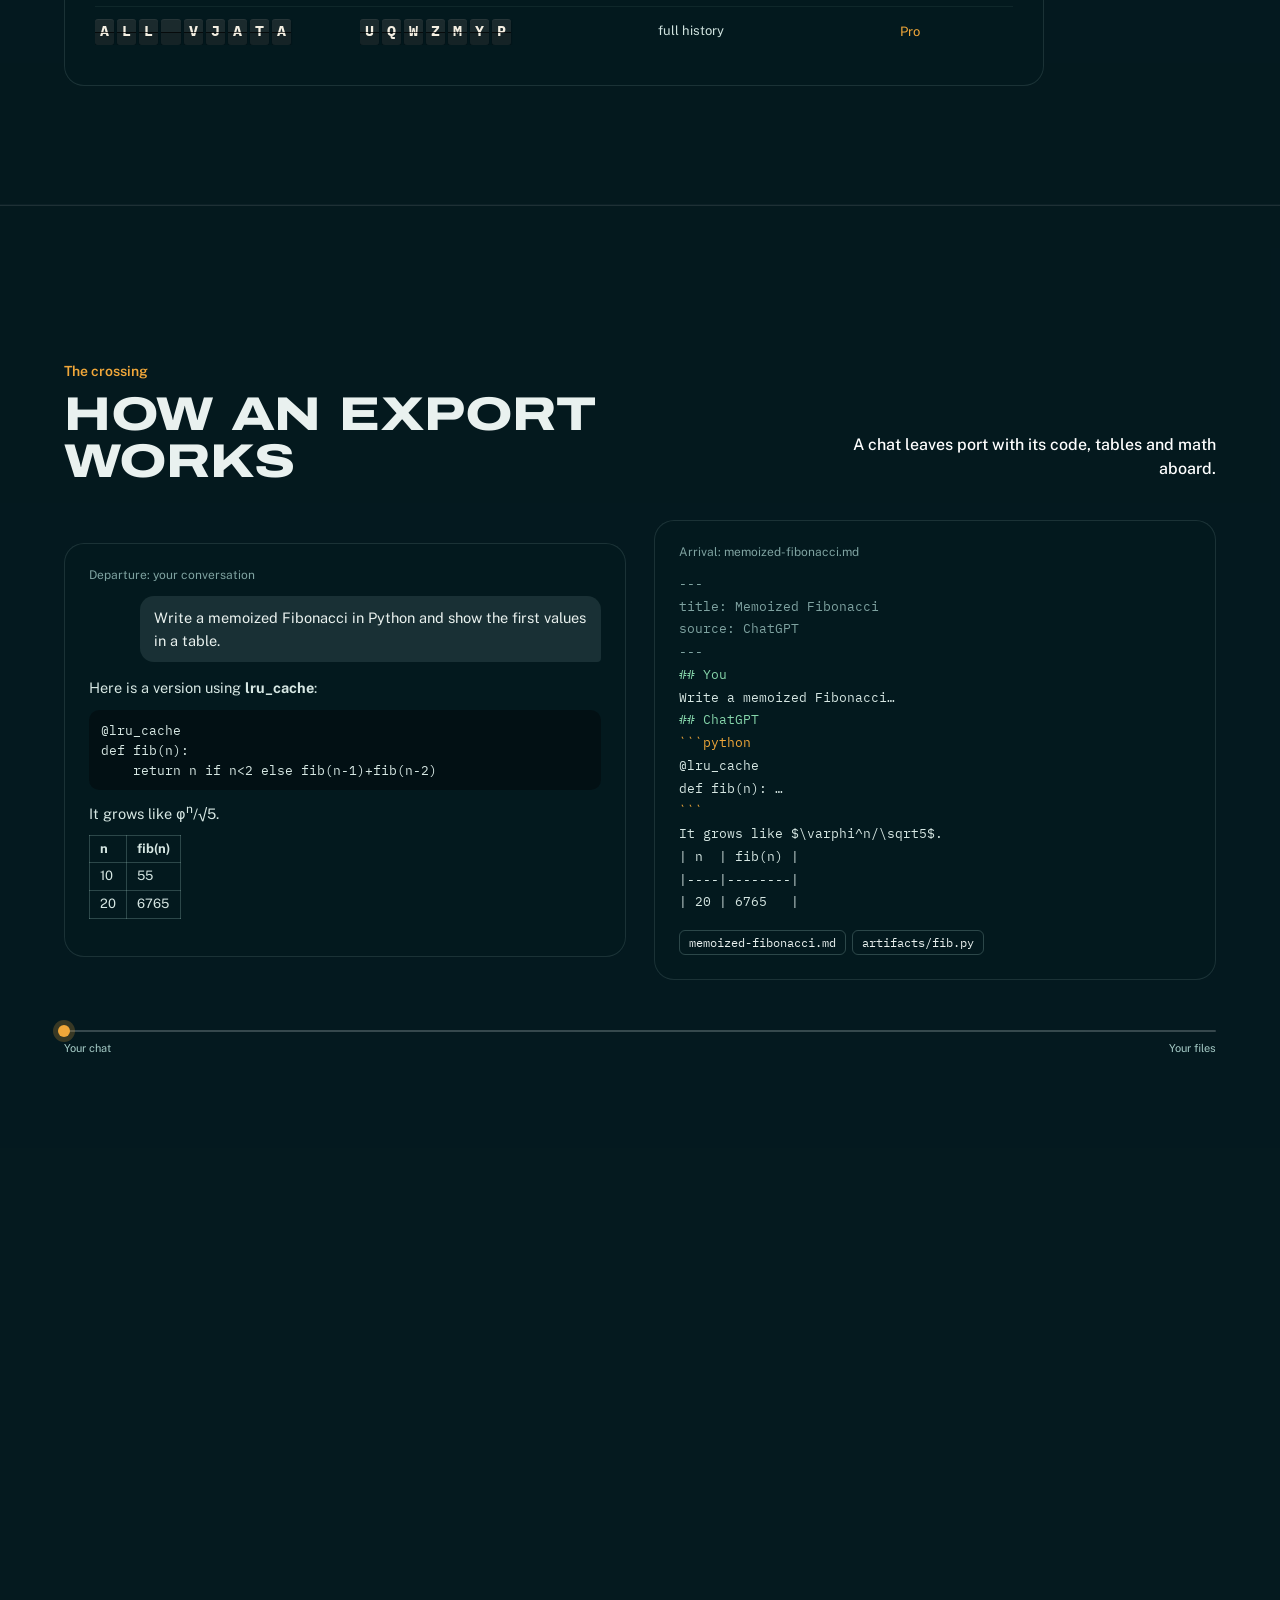
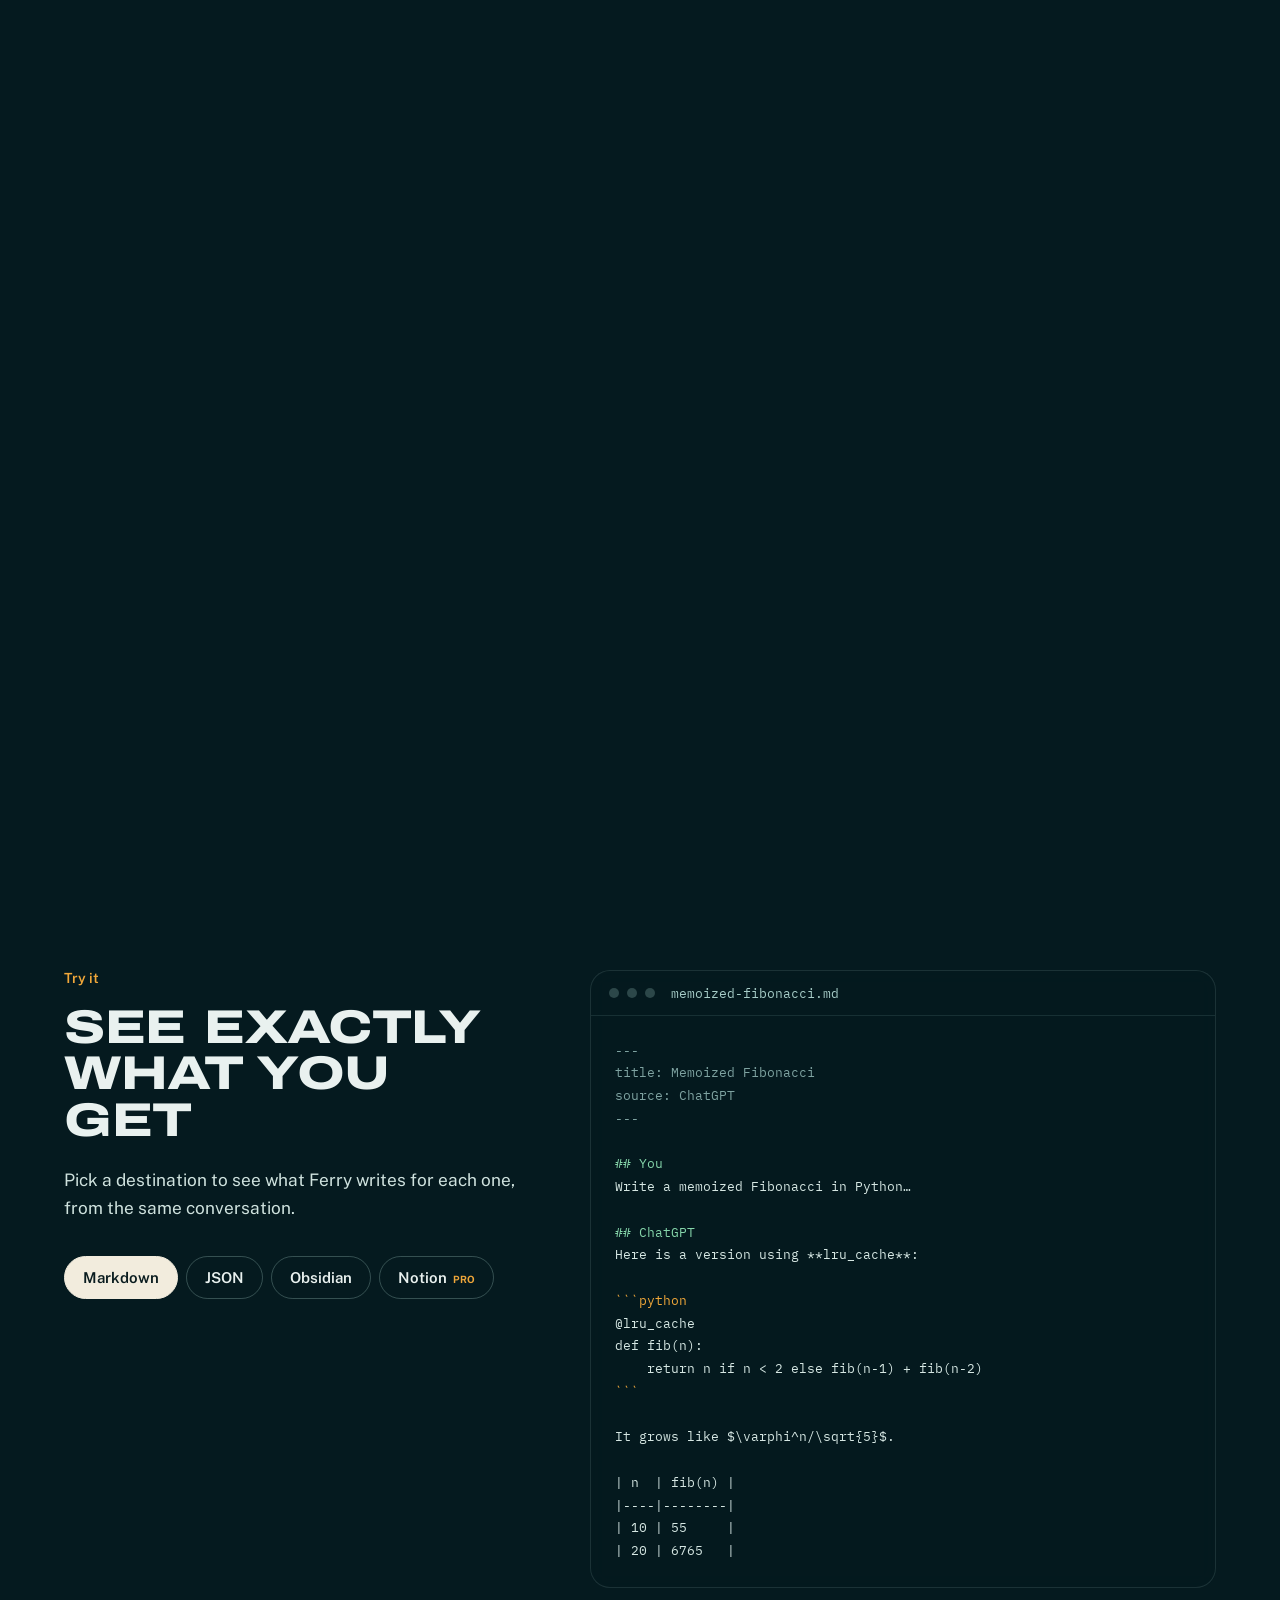
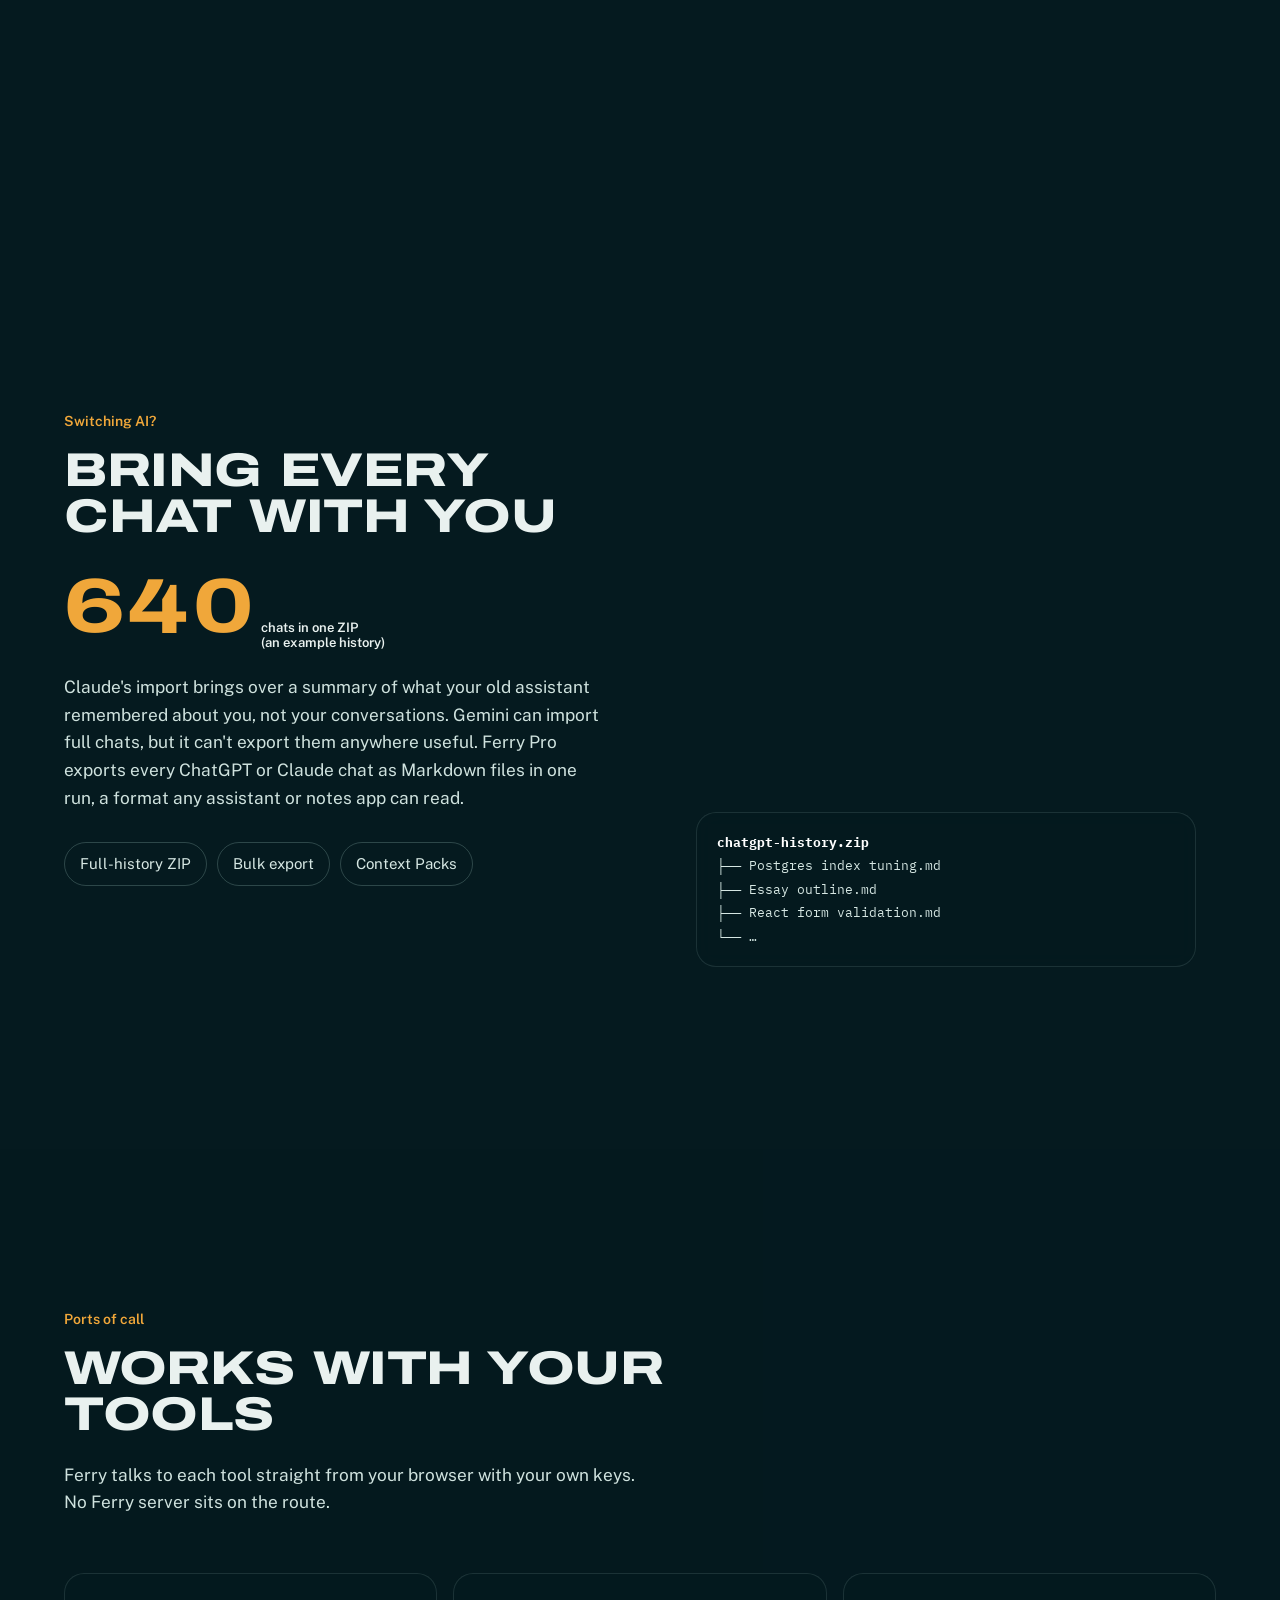
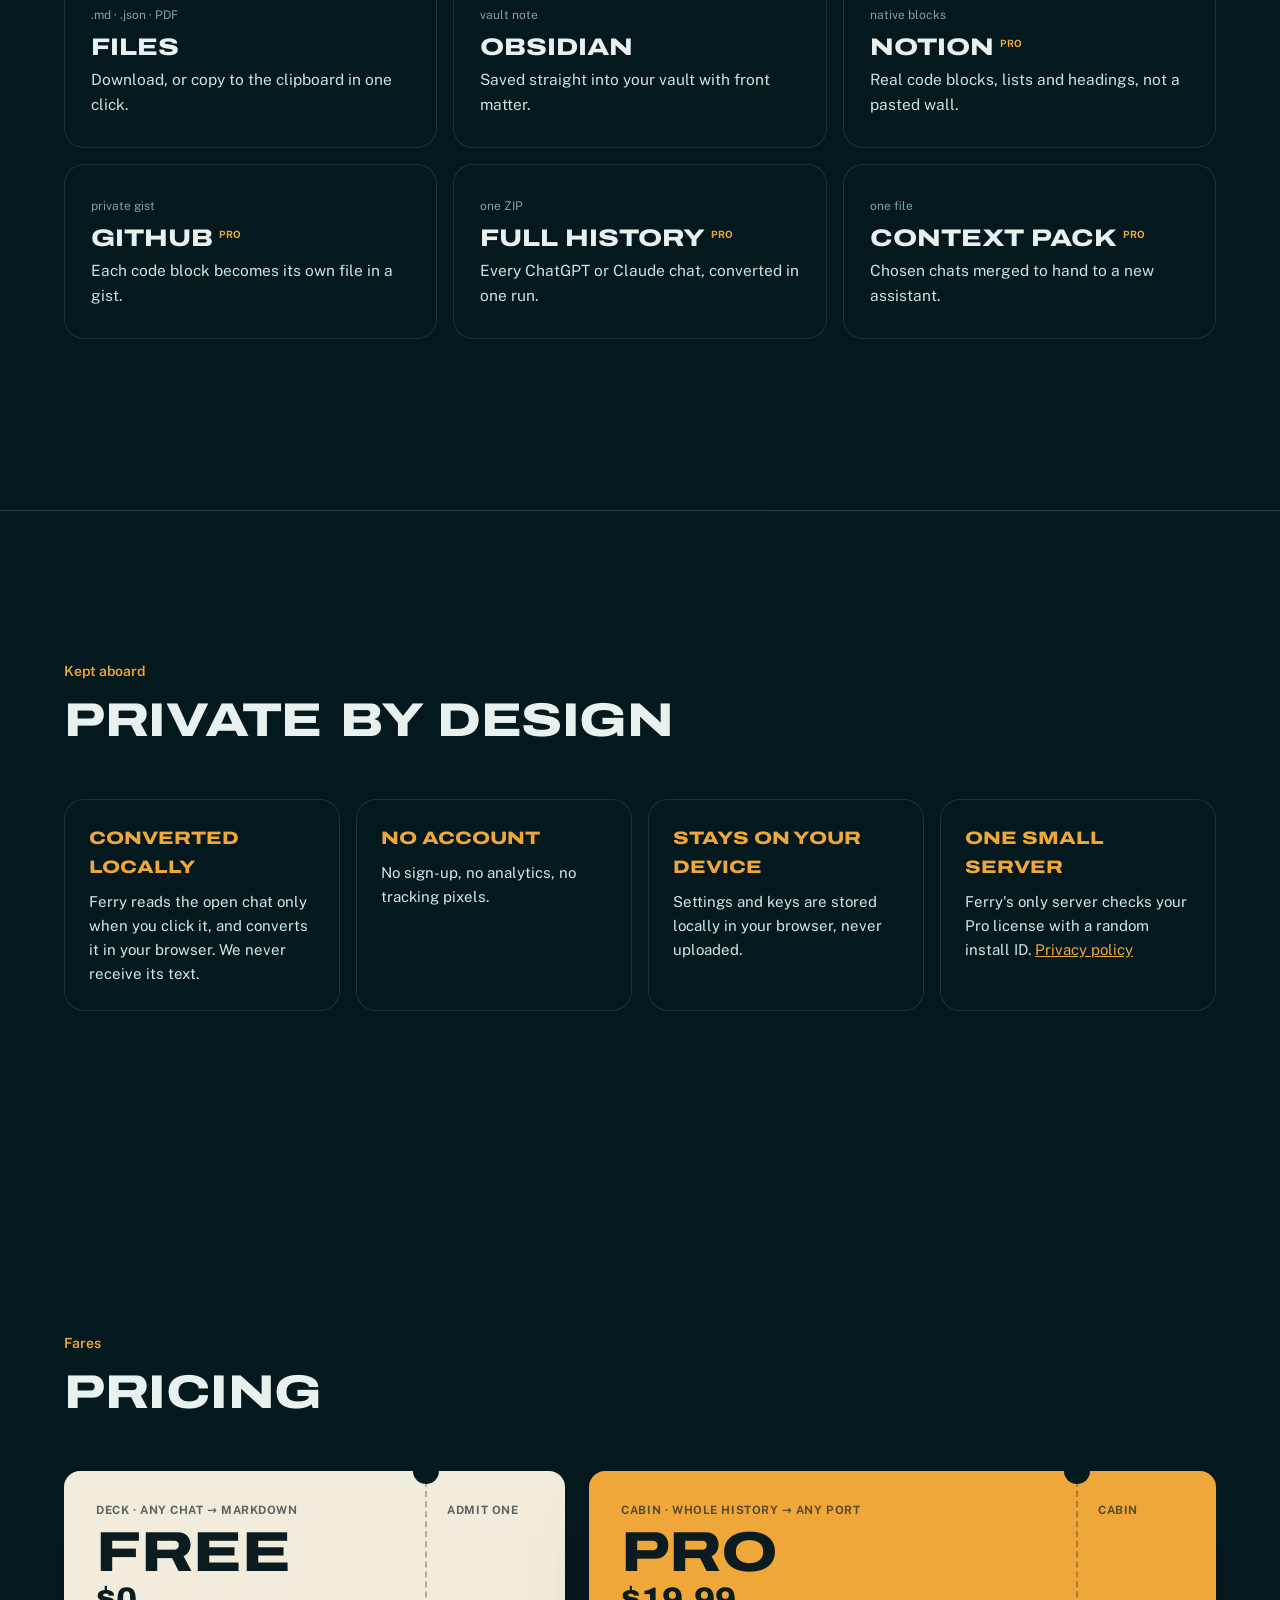
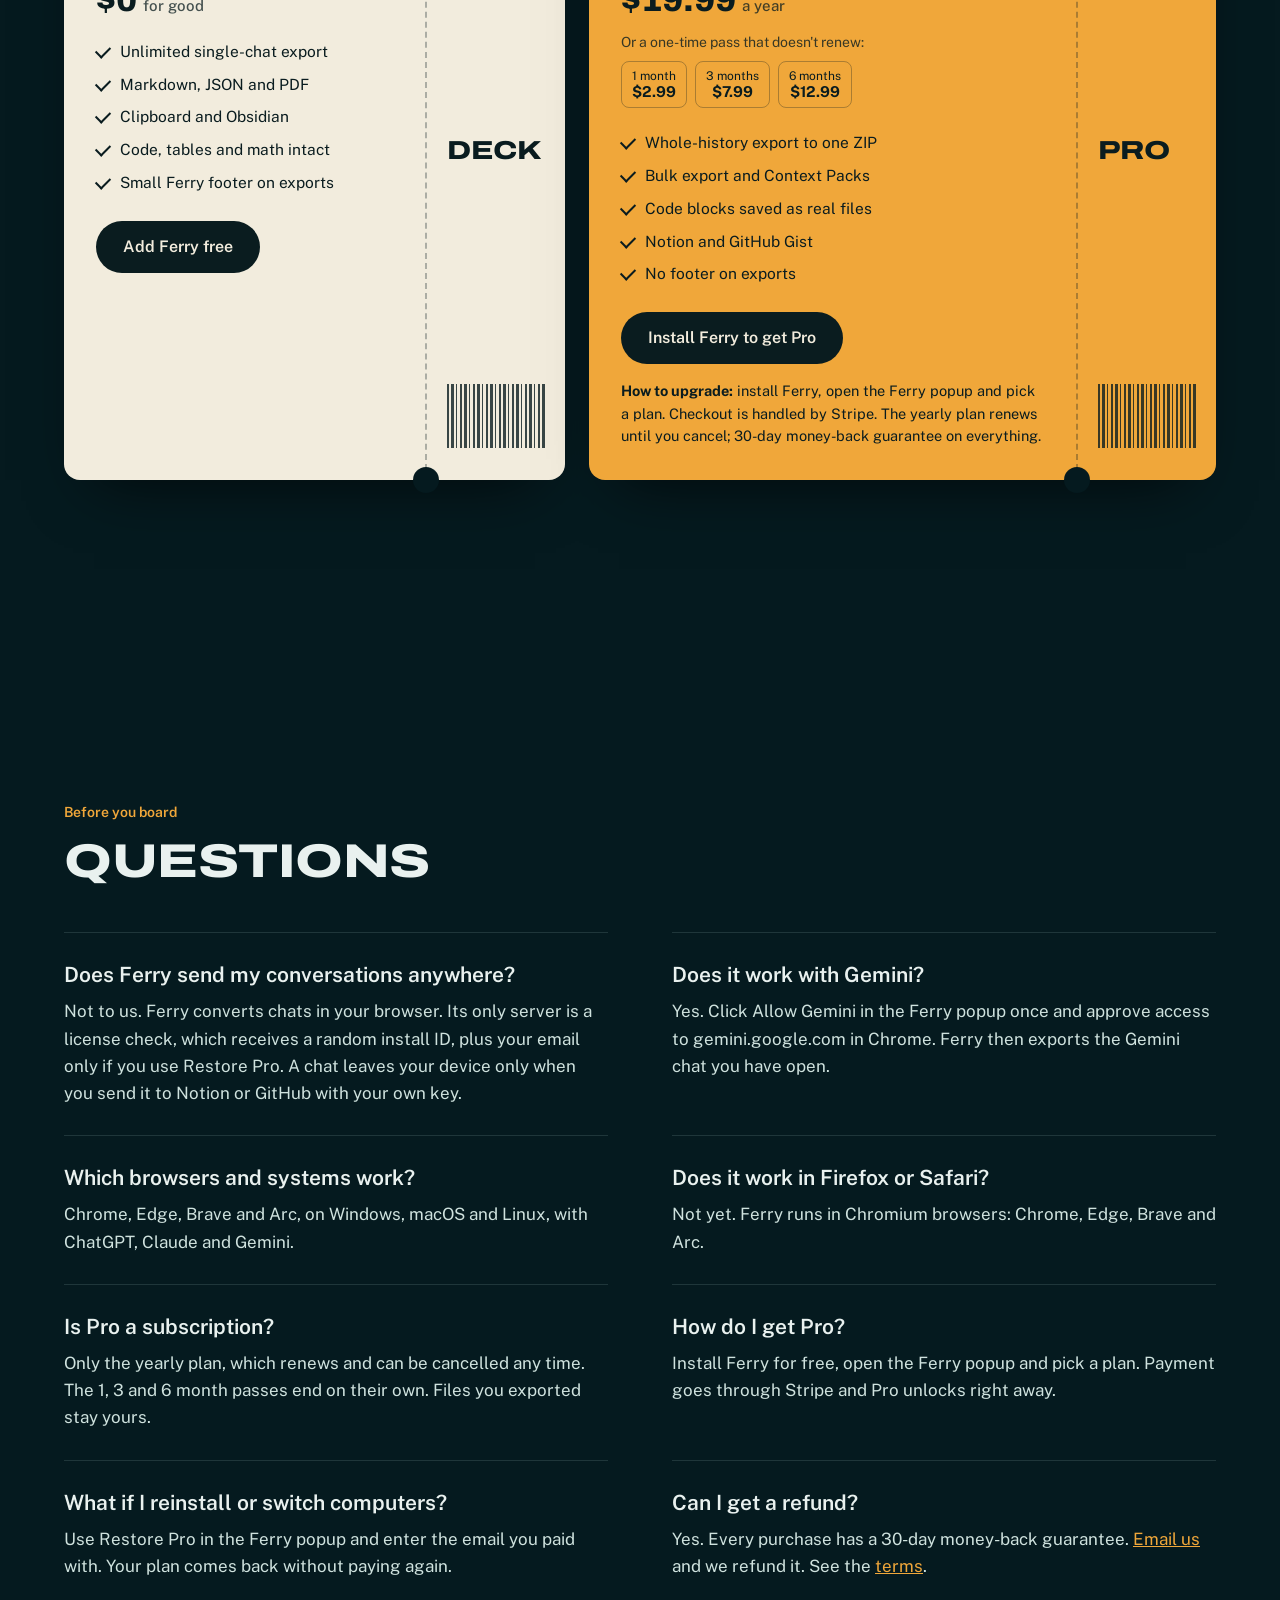
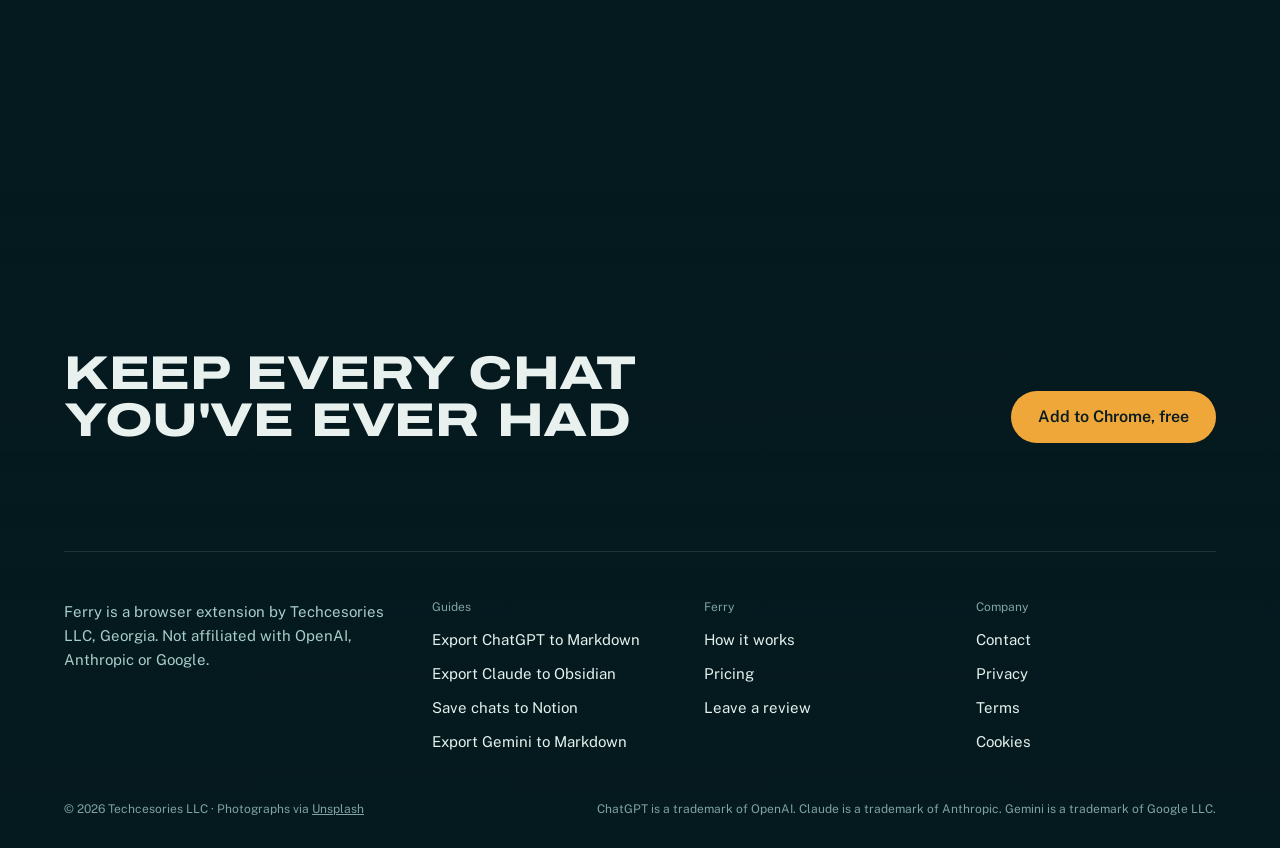
==== commit bb89cd28: "0.10.0 site: Gemini support, honest storage/privacy claims, permissions, switching pitch, Gemini gui" ====
--- a/index.html
+++ b/index.html
@@ -3,26 +3,26 @@
 <head>
 <meta charset="utf-8" />
 <meta name="viewport" content="width=device-width, initial-scale=1, viewport-fit=cover" />
-<title>Ferry: Export ChatGPT & Claude to Markdown & Obsidian</title>
-<meta name="description" content="Ferry is a browser extension that exports ChatGPT and Claude chats to clean Markdown, Obsidian, Notion and GitHub. Code, tables and math stay intact. Runs locally." />
+<title>Ferry: Export ChatGPT, Claude & Gemini Chats to Markdown</title>
+<meta name="description" content="Export ChatGPT, Claude and Gemini chats to clean Markdown, Obsidian, Notion and GitHub. Code, tables and math stay intact. Switching AI? Bring every chat with you." />
 <link rel="canonical" href="https://ferry.techcesories.com/" />
 <meta name="theme-color" content="#051a1f" />
 <link rel="icon" href="/favicon.svg" type="image/svg+xml" />
 <meta property="og:type" content="website" />
 <meta property="og:site_name" content="Ferry" />
-<meta property="og:title" content="Ferry: Export ChatGPT &amp; Claude to Markdown &amp; Obsidian" />
-<meta property="og:description" content="Export ChatGPT and Claude chats to clean Markdown, Obsidian, Notion and GitHub. Code, tables and math stay intact. Runs locally." />
+<meta property="og:title" content="Ferry: Export ChatGPT, Claude &amp; Gemini Chats to Markdown" />
+<meta property="og:description" content="Export ChatGPT, Claude and Gemini chats to clean Markdown, Obsidian, Notion and GitHub. Converted in your browser. Switching AI? Bring every chat with you." />
 <meta property="og:url" content="https://ferry.techcesories.com/" />
 <meta property="og:image" content="https://ferry.techcesories.com/og.png" />
 <meta property="og:image:width" content="1200" />
 <meta property="og:image:height" content="630" />
 <meta property="og:locale" content="en_US" />
 <meta name="twitter:card" content="summary_large_image" />
-<meta name="twitter:title" content="Ferry: Export ChatGPT &amp; Claude to Markdown &amp; Obsidian" />
-<meta name="twitter:description" content="Export ChatGPT and Claude chats to clean Markdown, Obsidian, Notion and GitHub. Code, tables and math stay intact. Runs locally." />
+<meta name="twitter:title" content="Ferry: Export ChatGPT, Claude &amp; Gemini Chats to Markdown" />
+<meta name="twitter:description" content="Export ChatGPT, Claude and Gemini chats to clean Markdown, Obsidian, Notion and GitHub. Converted in your browser. Switching AI? Bring every chat with you." />
 <meta name="twitter:image" content="https://ferry.techcesories.com/og.png" />
-<script type="application/ld+json">{"@context":"https://schema.org","@type":"SoftwareApplication","name":"Ferry","applicationCategory":"BrowserApplication","operatingSystem":"Chrome, Edge, Brave, Arc; Windows, macOS, Linux","description":"Export and migrate ChatGPT and Claude conversations into clean, re-importable Markdown and into Obsidian, Notion, and GitHub. Runs locally in your browser; conversation content never touches Ferry's servers.","url":"https://ferry.techcesories.com/","image":"https://ferry.techcesories.com/og.png","offers":{"@type":"AggregateOffer","priceCurrency":"USD","lowPrice":"0","highPrice":"19.99","offerCount":"5","offers":[{"@type":"Offer","name":"Ferry Free","price":"0","priceCurrency":"USD"},{"@type":"Offer","name":"Ferry Pro, 1 month","price":"2.99","priceCurrency":"USD"},{"@type":"Offer","name":"Ferry Pro, 3 months","price":"7.99","priceCurrency":"USD"},{"@type":"Offer","name":"Ferry Pro, 6 months","price":"12.99","priceCurrency":"USD"},{"@type":"Offer","name":"Ferry Pro, 1 year","price":"19.99","priceCurrency":"USD"}]},"publisher":{"@type":"Organization","name":"Techcesories LLC","url":"https://ferry.techcesories.com/","email":"contactus@techcesories.com"}}</script>
-<script type="application/ld+json">{"@context":"https://schema.org","@type":"FAQPage","mainEntity":[{"@type":"Question","name":"Does Ferry send my conversations anywhere?","acceptedAnswer":{"@type":"Answer","text":"No. Ferry converts chats inside your browser and never receives them. Pro checks your license with an anonymous ID through Stripe. A chat leaves your device only when you send it to Obsidian, Notion or GitHub with your own credentials."}},{"@type":"Question","name":"Which browsers work?","acceptedAnswer":{"@type":"Answer","text":"Chrome, Edge, Brave and Arc, on Windows, macOS and Linux."}},{"@type":"Question","name":"Is Pro a subscription?","acceptedAnswer":{"@type":"Answer","text":"Only the yearly plan, which renews and can be cancelled any time. The 1, 3 and 6 month passes are paid once and end on their own."}},{"@type":"Question","name":"How do I get Pro?","acceptedAnswer":{"@type":"Answer","text":"Install Ferry for free, open it on a ChatGPT or Claude chat and pick a plan. Payment goes through Stripe."}},{"@type":"Question","name":"Does it work with Gemini, Firefox or Safari?","acceptedAnswer":{"@type":"Answer","text":"Not yet. Ferry supports ChatGPT and Claude in Chrome, Edge, Brave and Arc."}},{"@type":"Question","name":"Can I get a refund?","acceptedAnswer":{"@type":"Answer","text":"Yes. Every purchase has a 30-day money-back guarantee."}}]}</script>
+<script type="application/ld+json">{"@context":"https://schema.org","@type":"SoftwareApplication","name":"Ferry","applicationCategory":"BrowserApplication","operatingSystem":"Chrome, Edge, Brave, Arc; Windows, macOS, Linux","description":"Export ChatGPT, Claude and Gemini conversations to clean Markdown, Obsidian, Notion and GitHub. Conversion runs locally in your browser; Ferry's servers never receive conversation content.","softwareVersion":"0.10.0","url":"https://ferry.techcesories.com/","image":"https://ferry.techcesories.com/og.png","offers":{"@type":"AggregateOffer","priceCurrency":"USD","lowPrice":"0","highPrice":"19.99","offerCount":"5","offers":[{"@type":"Offer","name":"Ferry Free","price":"0","priceCurrency":"USD"},{"@type":"Offer","name":"Ferry Pro, 1 month","price":"2.99","priceCurrency":"USD"},{"@type":"Offer","name":"Ferry Pro, 3 months","price":"7.99","priceCurrency":"USD"},{"@type":"Offer","name":"Ferry Pro, 6 months","price":"12.99","priceCurrency":"USD"},{"@type":"Offer","name":"Ferry Pro, 1 year","price":"19.99","priceCurrency":"USD"}]},"publisher":{"@type":"Organization","name":"Techcesories LLC","url":"https://ferry.techcesories.com/","email":"contactus@techcesories.com"}}</script>
+<script type="application/ld+json">{"@context": "https://schema.org", "@type": "FAQPage", "mainEntity": [{"@type": "Question", "name": "Does Ferry send my conversations anywhere?", "acceptedAnswer": {"@type": "Answer", "text": "Not to us. Ferry converts chats in your browser. Its only server is a license check, which receives a random install ID, plus your email only if you use Restore Pro. A chat leaves your device only when you send it to Notion or GitHub with your own key."}}, {"@type": "Question", "name": "Does it work with Gemini?", "acceptedAnswer": {"@type": "Answer", "text": "Yes. Click Allow Gemini in the Ferry popup once and approve access to gemini.google.com in Chrome. Ferry then exports the Gemini chat you have open."}}, {"@type": "Question", "name": "Which browsers and systems work?", "acceptedAnswer": {"@type": "Answer", "text": "Chrome, Edge, Brave and Arc, on Windows, macOS and Linux, with ChatGPT, Claude and Gemini."}}, {"@type": "Question", "name": "Does it work in Firefox or Safari?", "acceptedAnswer": {"@type": "Answer", "text": "Not yet. Ferry runs in Chromium browsers: Chrome, Edge, Brave and Arc."}}, {"@type": "Question", "name": "Is Pro a subscription?", "acceptedAnswer": {"@type": "Answer", "text": "Only the yearly plan, which renews and can be cancelled any time. The 1, 3 and 6 month passes end on their own. Files you exported stay yours."}}, {"@type": "Question", "name": "How do I get Pro?", "acceptedAnswer": {"@type": "Answer", "text": "Install Ferry for free, open the Ferry popup and pick a plan. Payment goes through Stripe and Pro unlocks right away."}}, {"@type": "Question", "name": "What if I reinstall or switch computers?", "acceptedAnswer": {"@type": "Answer", "text": "Use Restore Pro in the Ferry popup and enter the email you paid with. Your plan comes back without paying again."}}, {"@type": "Question", "name": "Can I get a refund?", "acceptedAnswer": {"@type": "Answer", "text": "Yes. Every purchase has a 30-day money-back guarantee. Email us and we refund it."}}]}</script>
 <link rel="preconnect" href="https://fonts.googleapis.com" />
 <link rel="preconnect" href="https://fonts.gstatic.com" crossorigin />
 <link rel="preconnect" href="https://images.unsplash.com" />
@@ -50,10 +50,10 @@
 
 <main id="top">
   <section class="hero">
-    <div class="photo photo--hero shade-left" aria-hidden="true"><img src="https://images.unsplash.com/photo-1480742444427-f4bb0573e315?auto=format&fit=crop&w=2000&q=72" srcset="https://images.unsplash.com/photo-1480742444427-f4bb0573e315?auto=format&fit=crop&w=800&q=72 800w, https://images.unsplash.com/photo-1480742444427-f4bb0573e315?auto=format&fit=crop&w=1400&q=72 1400w, https://images.unsplash.com/photo-1480742444427-f4bb0573e315?auto=format&fit=crop&w=2000&q=72 2000w, https://images.unsplash.com/photo-1480742444427-f4bb0573e315?auto=format&fit=crop&w=2800&q=72 2800w" sizes="100vw" alt="" style="object-position:62% 50%" fetchpriority="high"></div>
+    <div class="photo photo--hero shade-left"><img src="https://images.unsplash.com/photo-1480742444427-f4bb0573e315?auto=format&fit=crop&w=2000&q=72" srcset="https://images.unsplash.com/photo-1480742444427-f4bb0573e315?auto=format&fit=crop&w=800&q=72 800w, https://images.unsplash.com/photo-1480742444427-f4bb0573e315?auto=format&fit=crop&w=1400&q=72 1400w, https://images.unsplash.com/photo-1480742444427-f4bb0573e315?auto=format&fit=crop&w=2000&q=72 2000w, https://images.unsplash.com/photo-1480742444427-f4bb0573e315?auto=format&fit=crop&w=2800&q=72 2800w" sizes="100vw" alt="A sailboat seen from above on dark open water" style="object-position:62% 50%" fetchpriority="high"></div>
     <div class="wrap">
       <h1 class="enter">Ferry your AI chats ashore</h1>
-      <p class="hero__lead enter">Ferry is a browser extension that exports ChatGPT and Claude chats to clean Markdown for Obsidian, Notion or GitHub. Code, tables and math arrive intact, and the conversion runs on your own computer.</p>
+      <p class="hero__lead enter">Ferry is a browser extension that exports ChatGPT, Claude and Gemini chats to clean Markdown for Obsidian, Notion or GitHub. Code, tables and math arrive intact, and the conversion runs on your own computer.</p>
       <div class="hero__cta enter">
         <a class="btn btn--beacon" href="https://chromewebstore.google.com/detail/jccpfaknkdpnekdhgchkildnmphgmgao" data-goatcounter-click="cta-install" target="_blank" rel="noopener">Add to Chrome, free</a>
         <a class="btn btn--ghost" href="#crossing" data-goatcounter-click="cta-how">See how it works</a>
@@ -67,11 +67,12 @@
     <div class="wrap">
       <p class="kick rv">Routes</p>
       <h2 class="mega rv">Where your chats can go</h2>
-      <div class="board glass rv" aria-label="Export routes Ferry supports">
+      <div class="board glass rv" aria-label="Export routes: ChatGPT, Claude and Gemini to Markdown, Obsidian, Notion, GitHub Gist and a full-history ZIP">
         <div class="board__head"><h3>Departures</h3><span id="clock"></span></div>
         <div class="board__cols"><span>From</span><span>To</span><span>Cargo</span><span>Fare</span></div>
         <div class="board__row"><div class="flaps" data-flap="CHATGPT"><span class="flap">C</span><span class="flap">H</span><span class="flap">A</span><span class="flap">T</span><span class="flap">G</span><span class="flap">P</span><span class="flap">T</span></div><div class="flaps" data-flap="MARKDOWN"><span class="flap">M</span><span class="flap">A</span><span class="flap">R</span><span class="flap">K</span><span class="flap">D</span><span class="flap">O</span><span class="flap">W</span><span class="flap">N</span></div><span class="mono">.md .json .pdf</span><span class="status">Free</span></div>
         <div class="board__row"><div class="flaps" data-flap="CLAUDE"><span class="flap">C</span><span class="flap">L</span><span class="flap">A</span><span class="flap">U</span><span class="flap">D</span><span class="flap">E</span></div><div class="flaps" data-flap="OBSIDIAN"><span class="flap">O</span><span class="flap">B</span><span class="flap">S</span><span class="flap">I</span><span class="flap">D</span><span class="flap">I</span><span class="flap">A</span><span class="flap">N</span></div><span class="mono">vault note</span><span class="status">Free</span></div>
+        <div class="board__row"><div class="flaps" data-flap="GEMINI"><span class="flap">G</span><span class="flap">E</span><span class="flap">M</span><span class="flap">I</span><span class="flap">N</span><span class="flap">I</span></div><div class="flaps" data-flap="MARKDOWN"><span class="flap">M</span><span class="flap">A</span><span class="flap">R</span><span class="flap">K</span><span class="flap">D</span><span class="flap">O</span><span class="flap">W</span><span class="flap">N</span></div><span class="mono">.md · allow once</span><span class="status">Opt-in</span></div>
         <div class="board__row"><div class="flaps" data-flap="CHATGPT"><span class="flap">C</span><span class="flap">H</span><span class="flap">A</span><span class="flap">T</span><span class="flap">G</span><span class="flap">P</span><span class="flap">T</span></div><div class="flaps" data-flap="NOTION"><span class="flap">N</span><span class="flap">O</span><span class="flap">T</span><span class="flap">I</span><span class="flap">O</span><span class="flap">N</span></div><span class="mono">native blocks</span><span class="status status--b">Pro</span></div>
         <div class="board__row"><div class="flaps" data-flap="CLAUDE"><span class="flap">C</span><span class="flap">L</span><span class="flap">A</span><span class="flap">U</span><span class="flap">D</span><span class="flap">E</span></div><div class="flaps" data-flap="GITHUB GIST"><span class="flap">G</span><span class="flap">I</span><span class="flap">T</span><span class="flap">H</span><span class="flap">U</span><span class="flap">B</span><span class="flap">&nbsp;</span><span class="flap">G</span><span class="flap">I</span><span class="flap">S</span><span class="flap">T</span></div><span class="mono">code files</span><span class="status status--b">Pro</span></div>
         <div class="board__row"><div class="flaps" data-flap="ALL CHATS"><span class="flap">A</span><span class="flap">L</span><span class="flap">L</span><span class="flap">&nbsp;</span><span class="flap">C</span><span class="flap">H</span><span class="flap">A</span><span class="flap">T</span><span class="flap">S</span></div><div class="flaps" data-flap="ONE ZIP"><span class="flap">O</span><span class="flap">N</span><span class="flap">E</span><span class="flap">&nbsp;</span><span class="flap">Z</span><span class="flap">I</span><span class="flap">P</span></div><span class="mono">full history</span><span class="status status--b">Pro</span></div>
@@ -100,7 +101,7 @@
         </div>
         <div class="card glass card--arr">
           <div class="card__label">Arrival: memoized-fibonacci.md</div>
-<pre class="md" id="mdOut"><span class="ln c">---</span><span class="ln c">title: Memoized Fibonacci</span><span class="ln c">source: ChatGPT</span><span class="ln c">---</span><span class="ln h">## You</span><span class="ln">Write a memoized Fibonacci…</span><span class="ln h">## ChatGPT</span><span class="ln"><span class="k">```python</span></span><span class="ln">@lru_cache</span><span class="ln">def fib(n): …</span><span class="ln"><span class="k">```</span></span><span class="ln">It grows like $\varphi^n/\sqrt5$.</span><span class="ln">| n  | fib(n) |</span><span class="ln">| 20 | 6765   |</span></pre>
+<pre class="md" id="mdOut"><span class="ln c">---</span><span class="ln c">title: Memoized Fibonacci</span><span class="ln c">source: ChatGPT</span><span class="ln c">---</span><span class="ln h">## You</span><span class="ln">Write a memoized Fibonacci…</span><span class="ln h">## ChatGPT</span><span class="ln"><span class="k">```python</span></span><span class="ln">@lru_cache</span><span class="ln">def fib(n): …</span><span class="ln"><span class="k">```</span></span><span class="ln">It grows like $\varphi^n/\sqrt5$.</span><span class="ln">| n  | fib(n) |</span><span class="ln">|----|--------|</span><span class="ln">| 20 | 6765   |</span></pre>
           <div class="files"><span>memoized-fibonacci.md</span><span>artifacts/fib.py</span></div>
         </div>
         <div class="route" id="route" aria-hidden="true"><i></i><b></b><span>Your chat</span><span>Your files</span></div>
@@ -121,9 +122,67 @@
           <button class="tab" role="tab" aria-selected="false" data-fmt="notion">Notion<span class="pro">PRO</span></button>
         </div>
       </div>
-      <div class="out glass rv" role="tabpanel">
+      <div class="out glass rv" role="tabpanel" aria-live="polite">
         <div class="out__bar"><i></i><i></i><i></i><span id="outName">memoized-fibonacci.md</span></div>
-        <pre id="outPre"></pre>
+        <pre class="out__pre" data-fmt="md" data-name="memoized-fibonacci.md"><span class="c">---
+title: Memoized Fibonacci
+source: ChatGPT
+---</span>
+
+<span class="h">## You</span>
+Write a memoized Fibonacci in Python…
+
+<span class="h">## ChatGPT</span>
+Here is a version using **lru_cache**:
+
+<span class="k">```python</span>
+@lru_cache
+def fib(n):
+    return n if n &lt; 2 else fib(n-1) + fib(n-2)
+<span class="k">```</span>
+
+It grows like $\varphi^n/\sqrt{5}$.
+
+| n  | fib(n) |
+|----|--------|
+| 10 | 55     |
+| 20 | 6765   |</pre>
+        <pre class="out__pre" data-fmt="json" data-name="memoized-fibonacci.json" hidden>{
+  <span class="k">"title"</span>: "Memoized Fibonacci",
+  <span class="k">"source"</span>: "chatgpt",
+  <span class="k">"messages"</span>: [
+    { <span class="k">"role"</span>: "user",
+      <span class="k">"content"</span>: "Write a memoized Fibonacci…" },
+    { <span class="k">"role"</span>: "assistant",
+      <span class="k">"content"</span>: "Here is a version using lru_cache…" }
+  ]
+}</pre>
+        <pre class="out__pre" data-fmt="obs" data-name="Vault / AI chats / Memoized Fibonacci.md" hidden><span class="c">---
+title: Memoized Fibonacci
+source: ChatGPT
+---</span>
+
+<span class="h">## You</span>
+Write a memoized Fibonacci in Python…
+
+<span class="h">## ChatGPT</span>
+<span class="k">```python</span>
+@lru_cache
+def fib(n): …
+<span class="k">```</span>
+
+<span class="c">Saved into your vault through Obsidian's
+obsidian:// link. Nothing passes through Ferry.</span></pre>
+        <pre class="out__pre" data-fmt="notion" data-name="Notion / your page / Memoized Fibonacci" hidden><span class="h">Heading</span>     You
+<span class="c">Text</span>        Write a memoized Fibonacci…
+<span class="h">Heading</span>     ChatGPT
+<span class="c">Text</span>        Here is a version using lru_cache
+<span class="k">Code</span>        python · @lru_cache def fib(n): …
+<span class="c">List</span>        kept as a list
+<span class="c">Quote</span>       kept as a quote
+
+<span class="c">Built with your own Notion key, called
+straight from your browser. Pro.</span></pre>
       </div>
     </div>
   </section>
@@ -131,11 +190,11 @@
   <section class="sec" id="history">
     <div class="wrap history">
       <div>
-        <p class="kick rv">Pro · Switching assistants</p>
-        <h2 class="mega rv">Export your whole history</h2>
+        <p class="kick rv">Switching AI?</p>
+        <h2 class="mega rv">Bring every chat with you</h2>
         <div class="odo" id="odo" role="img" aria-label="Example: 640 chats in one ZIP"><span class="odo__d"><span></span></span><span class="odo__d"><span></span></span><span class="odo__d"><span></span></span><small>chats in one ZIP<br>(an example history)</small></div>
-        <p class="lede rv">Claude and Gemini can import a summary of what your old assistant remembers about you, but not the conversations themselves. Ferry Pro exports every ChatGPT or Claude chat as Markdown files in one run.</p>
-        <div class="perks rv"><span>Full-history ZIP</span><span>Bulk export</span><span>Context Packs</span><span>Encrypted auto-capture</span></div>
+        <p class="lede rv">Claude's import brings over a summary of what your old assistant remembered about you, not your conversations. Gemini can import full chats, but it can't export them anywhere useful. Ferry Pro exports every ChatGPT or Claude chat as Markdown files in one run, a format any assistant or notes app can read.</p>
+        <div class="perks rv"><span>Full-history ZIP</span><span>Bulk export</span><span>Context Packs</span></div>
       </div>
       <div class="history__pic rv">
         <img src="https://images.unsplash.com/photo-1494412552100-42e4e7a74ec6?auto=format&fit=crop&w=2000&q=72" srcset="https://images.unsplash.com/photo-1494412552100-42e4e7a74ec6?auto=format&fit=crop&w=800&q=72 800w, https://images.unsplash.com/photo-1494412552100-42e4e7a74ec6?auto=format&fit=crop&w=1400&q=72 1400w, https://images.unsplash.com/photo-1494412552100-42e4e7a74ec6?auto=format&fit=crop&w=2000&q=72 2000w, https://images.unsplash.com/photo-1494412552100-42e4e7a74ec6?auto=format&fit=crop&w=2800&q=72 2800w" sizes="(max-width:1100px) 100vw, 640px" alt="Shipping containers stacked in rows at a port, seen from above" style="object-position:center" loading="lazy" decoding="async">
@@ -164,13 +223,13 @@
   <section class="sec" id="privacy">
     <div class="photo shade-full" aria-hidden="true" data-parallax><img src="https://images.unsplash.com/photo-1687904673913-53383dbe85cb?auto=format&fit=crop&w=2000&q=72" srcset="https://images.unsplash.com/photo-1687904673913-53383dbe85cb?auto=format&fit=crop&w=800&q=72 800w, https://images.unsplash.com/photo-1687904673913-53383dbe85cb?auto=format&fit=crop&w=1400&q=72 1400w, https://images.unsplash.com/photo-1687904673913-53383dbe85cb?auto=format&fit=crop&w=2000&q=72 2000w, https://images.unsplash.com/photo-1687904673913-53383dbe85cb?auto=format&fit=crop&w=2800&q=72 2800w" sizes="100vw" alt="" style="object-position:center" loading="lazy" decoding="async"></div>
     <div class="wrap">
-      <p class="kick rv">Your chats never leave the ship</p>
+      <p class="kick rv">Kept aboard</p>
       <h2 class="mega rv">Private by design</h2>
       <div class="facts">
-        <div class="glass rv"><b>Converted locally</b><p>Ferry reads the chat in your browser. We never receive its text.</p></div>
+        <div class="glass rv"><b>Converted locally</b><p>Ferry reads the open chat only when you click it, and converts it in your browser. We never receive its text.</p></div>
         <div class="glass rv"><b>No account</b><p>No sign-up, no analytics, no tracking pixels.</p></div>
-        <div class="glass rv"><b>AES-256</b><p>Anything Ferry keeps on your device is encrypted at rest.</p></div>
-        <div class="glass rv"><b>Anonymous license</b><p>Pro is checked with Stripe using a random ID. <a href="/privacy/">Privacy policy</a></p></div>
+        <div class="glass rv"><b>Stays on your device</b><p>Settings and keys are stored locally in your browser, never uploaded.</p></div>
+        <div class="glass rv"><b>One small server</b><p>Ferry's only server checks your Pro license with a random install ID. <a href="/privacy/">Privacy policy</a></p></div>
       </div>
     </div>
   </section>
@@ -199,7 +258,7 @@
             <div class="fares"><span>1 month<b>$2.99</b></span><span>3 months<b>$7.99</b></span><span>6 months<b>$12.99</b></span></div>
             <ul><li>Whole-history export to one ZIP</li><li>Bulk export and Context Packs</li><li>Code blocks saved as real files</li><li>Notion and GitHub Gist</li><li>No footer on exports</li></ul>
             <a class="btn btn--ink" href="https://chromewebstore.google.com/detail/jccpfaknkdpnekdhgchkildnmphgmgao" data-goatcounter-click="cta-pro" target="_blank" rel="noopener">Install Ferry to get Pro</a>
-            <p class="pass__note"><b>How to upgrade:</b> install Ferry, open it on any ChatGPT or Claude chat and pick a plan. Checkout is handled by Stripe. The yearly plan renews until you cancel; 30-day money-back guarantee on everything.</p>
+            <p class="pass__note"><b>How to upgrade:</b> install Ferry, open the Ferry popup and pick a plan. Checkout is handled by Stripe. The yearly plan renews until you cancel; 30-day money-back guarantee on everything.</p>
           </div>
           <div class="pass__stub"><span class="pass__route">CABIN</span><span class="big">PRO</span><div class="barcode"></div></div>
         </article>
@@ -212,13 +271,14 @@
       <p class="kick rv">Before you board</p>
       <h2 class="mega rv">Questions</h2>
       <div class="faq">
-        <div class="rv"><h3>Does Ferry send my conversations anywhere?</h3><p>No. Ferry converts chats in your browser and never receives them. A chat leaves your device only when you send it to Obsidian, Notion or GitHub with your own credentials.</p></div>
-        <div class="rv"><h3>Which browsers and systems work?</h3><p>Chrome, Edge, Brave and Arc, on Windows, macOS and Linux. Ferry supports ChatGPT and Claude.</p></div>
+        <div class="rv"><h3>Does Ferry send my conversations anywhere?</h3><p>Not to us. Ferry converts chats in your browser. Its only server is a license check, which receives a random install ID, plus your email only if you use Restore Pro. A chat leaves your device only when you send it to Notion or GitHub with your own key.</p></div>
+        <div class="rv"><h3>Does it work with Gemini?</h3><p>Yes. Click Allow Gemini in the Ferry popup once and approve access to gemini.google.com in Chrome. Ferry then exports the Gemini chat you have open.</p></div>
+        <div class="rv"><h3>Which browsers and systems work?</h3><p>Chrome, Edge, Brave and Arc, on Windows, macOS and Linux, with ChatGPT, Claude and Gemini.</p></div>
+        <div class="rv"><h3>Does it work in Firefox or Safari?</h3><p>Not yet. Ferry runs in Chromium browsers: Chrome, Edge, Brave and Arc.</p></div>
         <div class="rv"><h3>Is Pro a subscription?</h3><p>Only the yearly plan, which renews and can be cancelled any time. The 1, 3 and 6 month passes end on their own. Files you exported stay yours.</p></div>
-        <div class="rv"><h3>How do I get Pro?</h3><p>Install Ferry for free, open it on a ChatGPT or Claude chat and pick a plan. Payment goes through Stripe and Pro unlocks right away.</p></div>
+        <div class="rv"><h3>How do I get Pro?</h3><p>Install Ferry for free, open the Ferry popup and pick a plan. Payment goes through Stripe and Pro unlocks right away.</p></div>
         <div class="rv"><h3>What if I reinstall or switch computers?</h3><p>Use Restore Pro in the Ferry popup and enter the email you paid with. Your plan comes back without paying again.</p></div>
-        <div class="rv"><h3>Does it work with Gemini, Firefox or Safari?</h3><p>Not yet. Ferry supports ChatGPT and Claude today, in Chromium browsers: Chrome, Edge, Brave and Arc.</p></div>
-        <div class="rv"><h3>Can I get a refund?</h3><p>Yes. Every purchase has a 30-day money-back guarantee. Email us and we refund it. See the <a href="/terms/">terms</a>.</p></div>
+        <div class="rv"><h3>Can I get a refund?</h3><p>Yes. Every purchase has a 30-day money-back guarantee. <a href="mailto:contactus@techcesories.com">Email us</a> and we refund it. See the <a href="/terms/">terms</a>.</p></div>
       </div>
     </div>
   </section>
@@ -232,12 +292,12 @@
       <a class="btn btn--beacon" href="https://chromewebstore.google.com/detail/jccpfaknkdpnekdhgchkildnmphgmgao" data-goatcounter-click="cta-close" target="_blank" rel="noopener">Add to Chrome, free</a>
     </div>
     <div class="foot__row">
-      <div><p class="foot__about">Ferry is a browser extension by Techcesories LLC, Georgia. Not affiliated with OpenAI or Anthropic.</p></div>
-      <div><h3>Guides</h3><ul><li><a href="/export-chatgpt-to-markdown/">Export ChatGPT to Markdown</a></li><li><a href="/export-claude-to-obsidian/">Export Claude to Obsidian</a></li><li><a href="/chatgpt-claude-to-notion/">Save chats to Notion</a></li></ul></div>
+      <div><p class="foot__about">Ferry is a browser extension by Techcesories LLC, Georgia. Not affiliated with OpenAI, Anthropic or Google.</p></div>
+      <div><h3>Guides</h3><ul><li><a href="/export-chatgpt-to-markdown/">Export ChatGPT to Markdown</a></li><li><a href="/export-claude-to-obsidian/">Export Claude to Obsidian</a></li><li><a href="/chatgpt-claude-to-notion/">Save chats to Notion</a></li><li><a href="/export-gemini-chats-to-markdown/">Export Gemini to Markdown</a></li></ul></div>
       <div><h3>Ferry</h3><ul><li><a href="/#crossing">How it works</a></li><li><a href="/#fares">Pricing</a></li><li><a href="https://chromewebstore.google.com/detail/jccpfaknkdpnekdhgchkildnmphgmgao/reviews" target="_blank" rel="noopener" data-goatcounter-click="cta-review">Leave a review</a></li></ul></div>
       <div><h3>Company</h3><ul><li><a href="mailto:contactus@techcesories.com">Contact</a></li><li><a href="/privacy/">Privacy</a></li><li><a href="/terms/">Terms</a></li><li><a href="/cookies/">Cookies</a></li></ul></div>
     </div>
-    <div class="foot__legal"><span>© 2026 Techcesories LLC · Photographs via <a href="https://unsplash.com" target="_blank" rel="noopener">Unsplash</a></span><span>ChatGPT is a trademark of OpenAI. Claude is a trademark of Anthropic.</span></div>
+    <div class="foot__legal"><span>© 2026 Techcesories LLC · Photographs via <a href="https://unsplash.com" target="_blank" rel="noopener">Unsplash</a></span><span>ChatGPT is a trademark of OpenAI. Claude is a trademark of Anthropic. Gemini is a trademark of Google LLC.</span></div>
   </div>
 </footer>
 
--- a/site.css
+++ b/site.css
@@ -304,3 +304,14 @@
 .crossing__step{color:#fff}
 .pass--pro{transform:translateY(-8px)}
 @media (max-width:820px){.card--dep{opacity:1}.pass--pro{transform:none}}
+
+/* guides */
+.article .updated{font-size:13px;color:var(--foam);margin:-6px 0 22px}
+.article h3{font:700 19px/1.3 var(--body);margin:28px 0 10px;color:#fff}
+.article ol{padding-left:24px}
+.article pre.code{background:rgba(0,0,0,.45);border:1px solid rgba(167,205,200,.16);border-radius:12px;padding:18px 20px;margin:18px 0 24px;overflow-x:auto;font:13.5px/1.65 var(--mono);color:#d6e7e3;white-space:pre}
+.article pre.code code{background:none;padding:0;font-size:inherit}
+.article th{text-align:left;padding:10px 12px;border-bottom:1px solid rgba(167,205,200,.3);font-weight:600;color:#fff}
+.article .related{font-size:15px;color:var(--foam)}
+.article .related a{color:var(--beacon)}
+.out pre[hidden]{display:none}
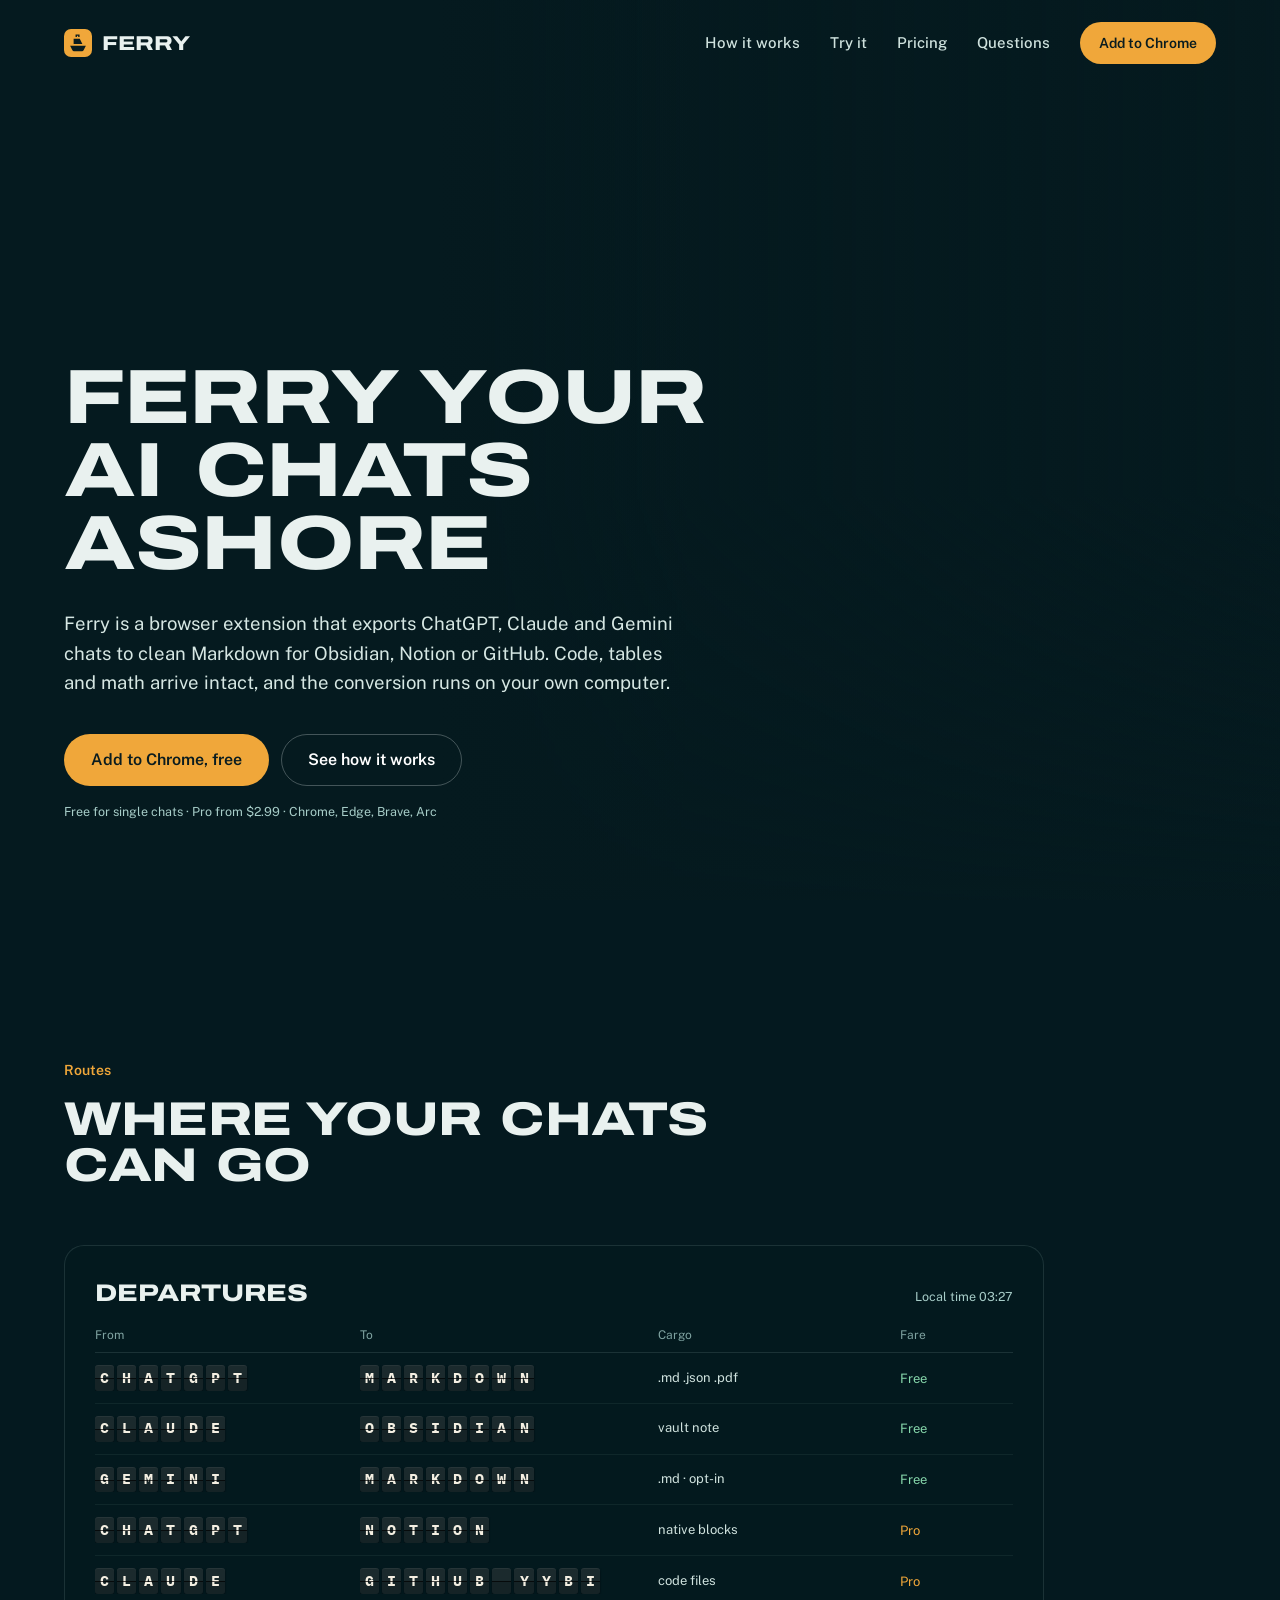
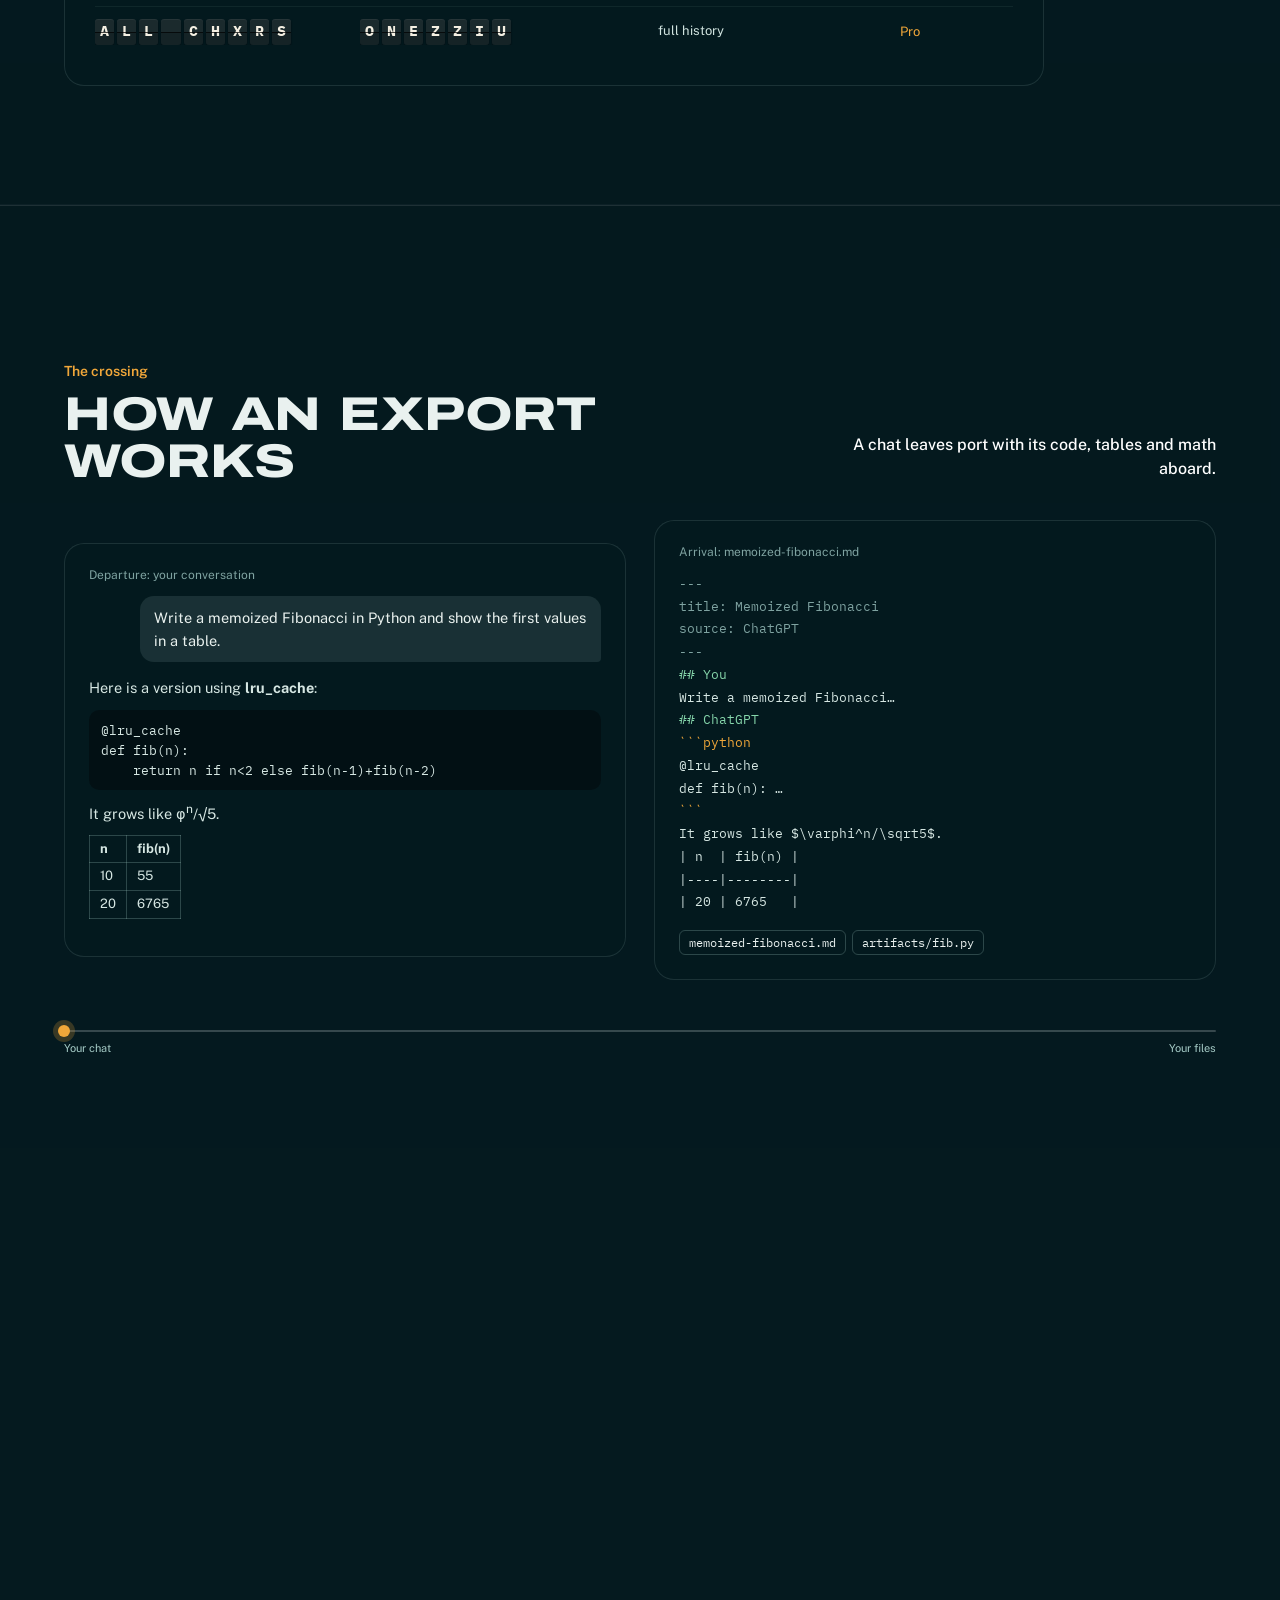
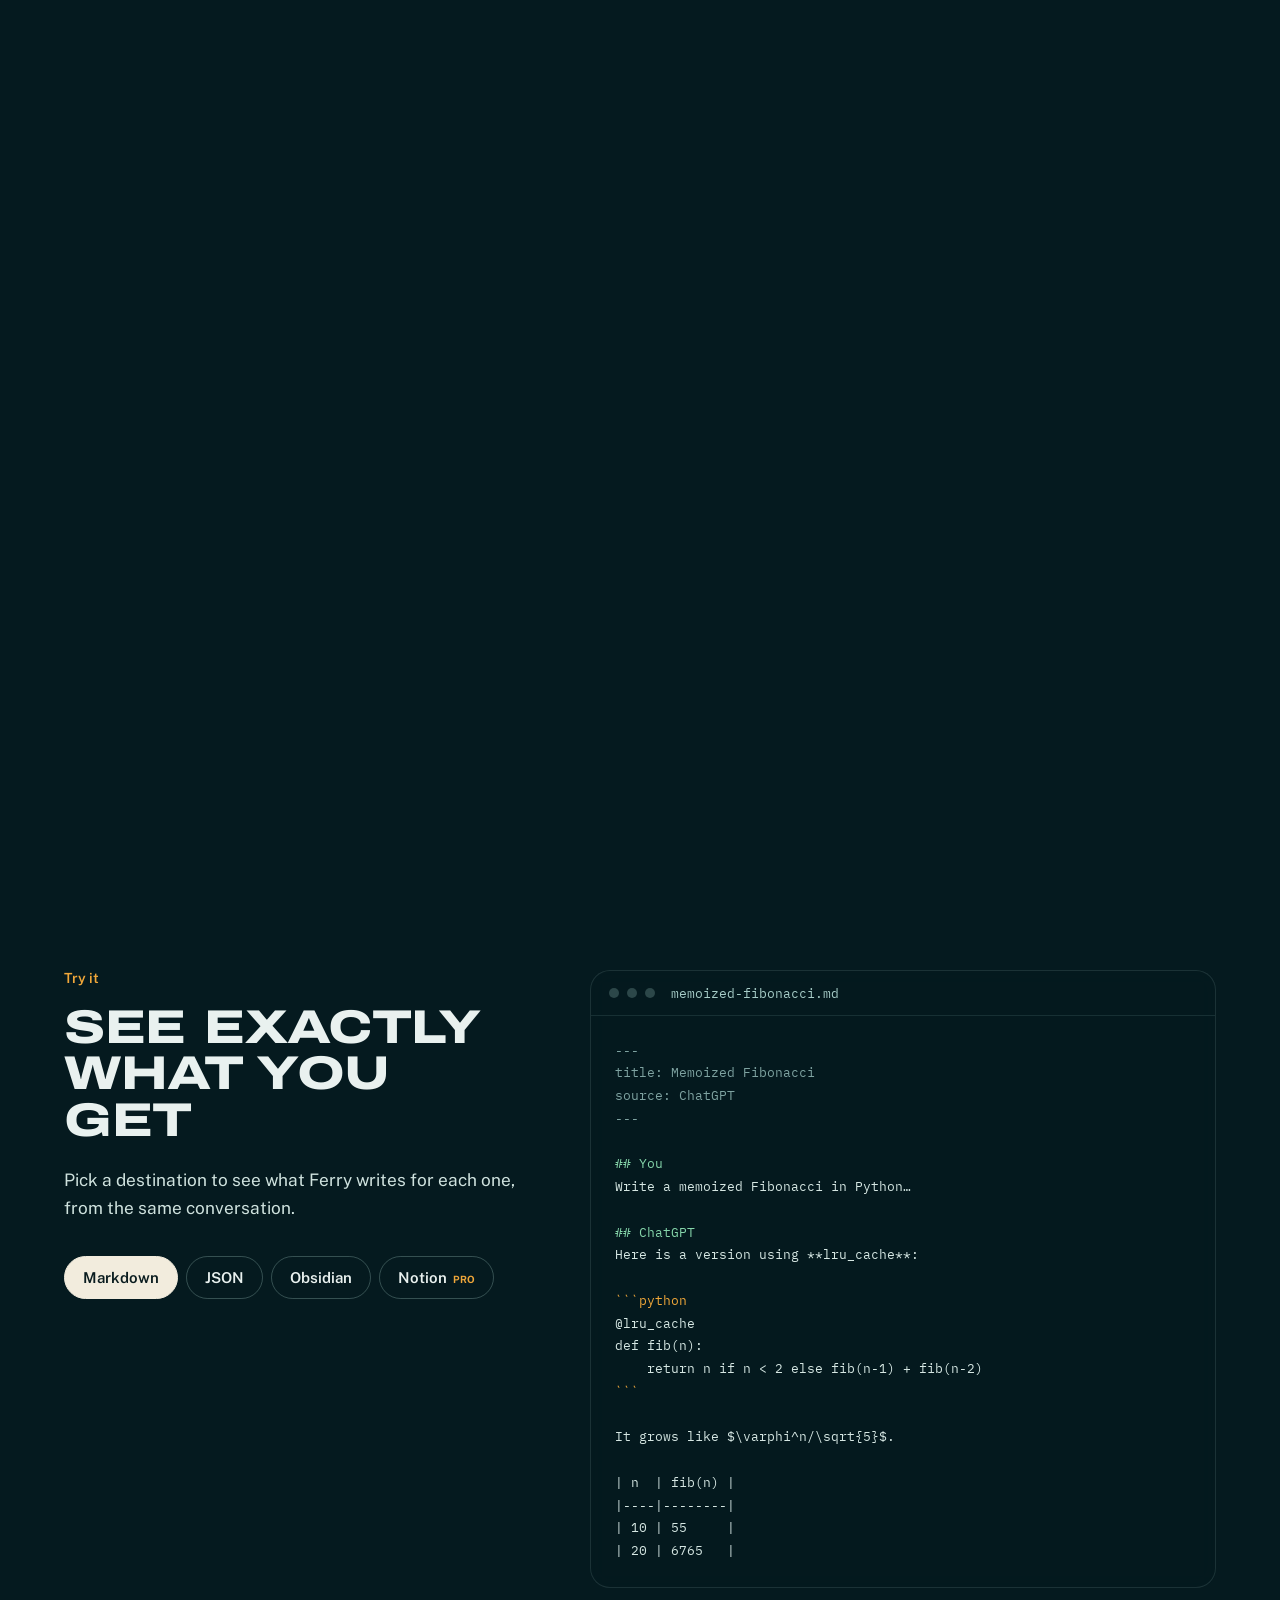
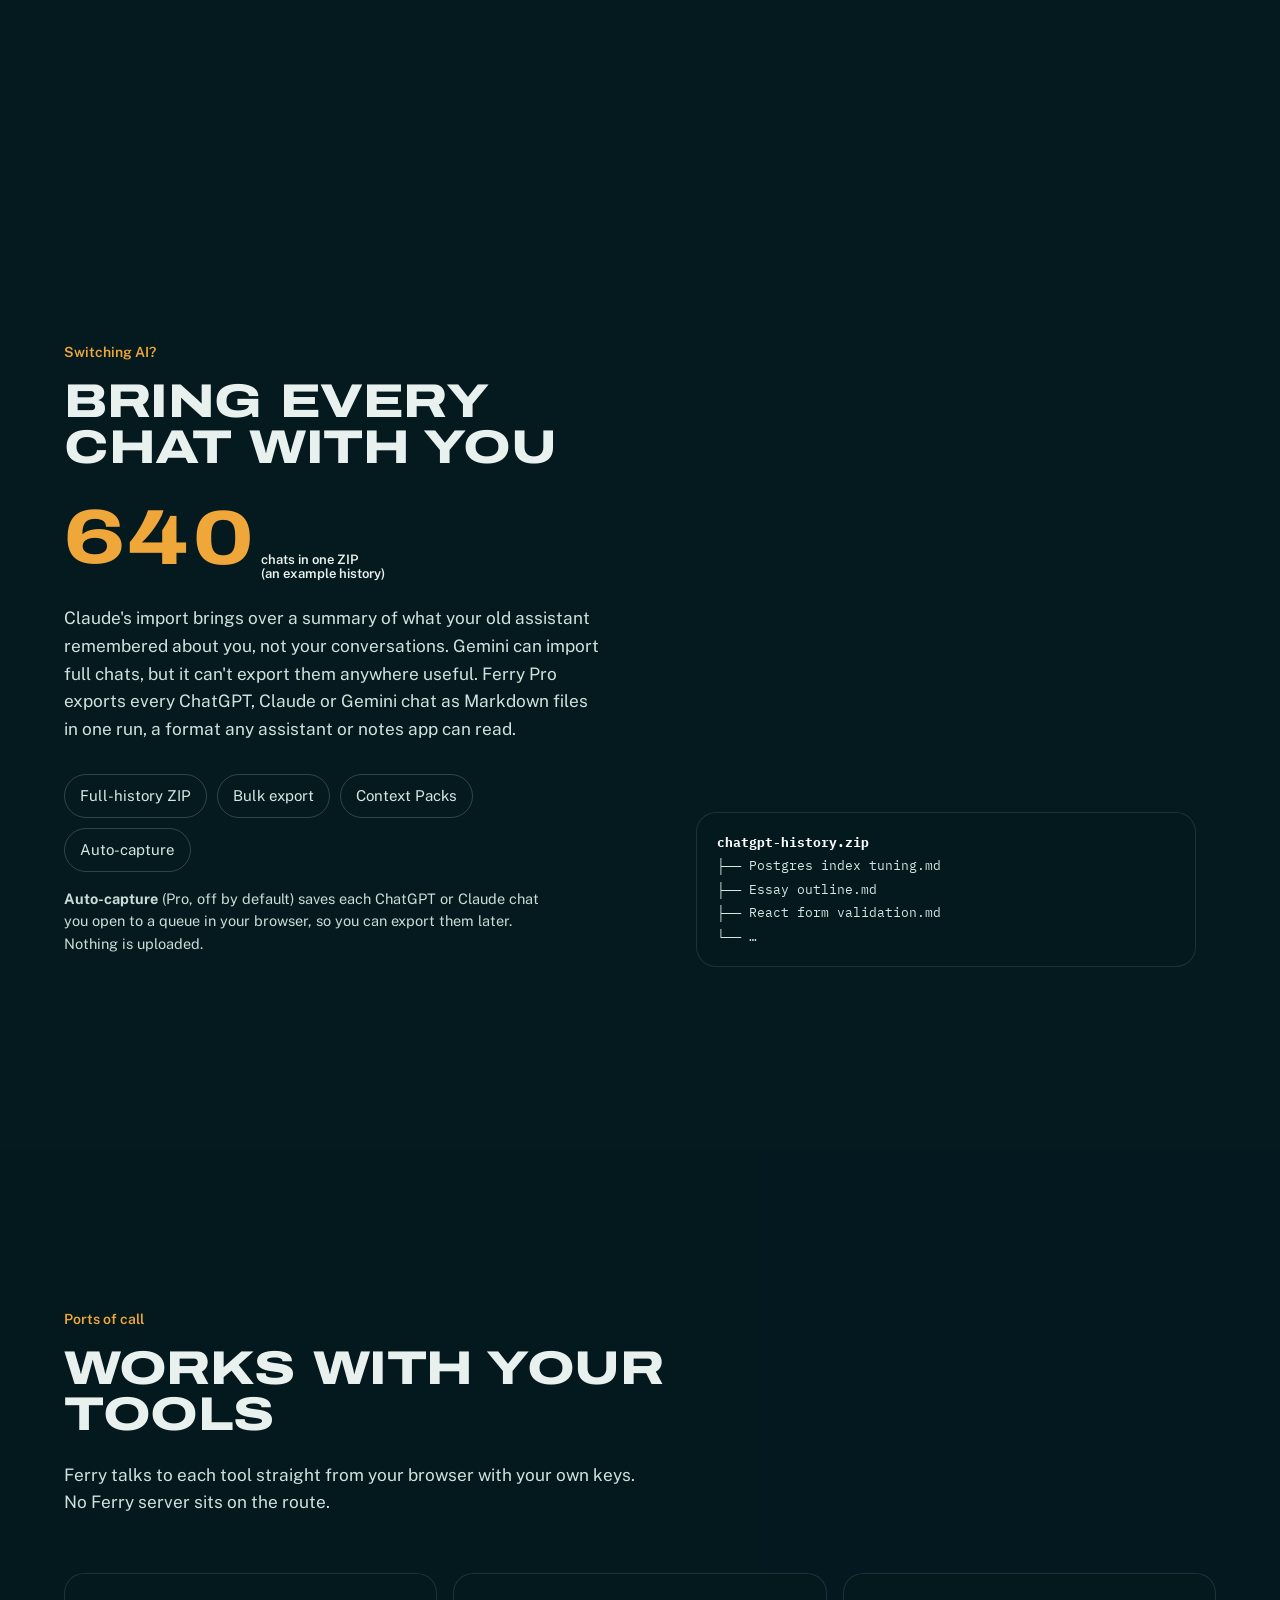
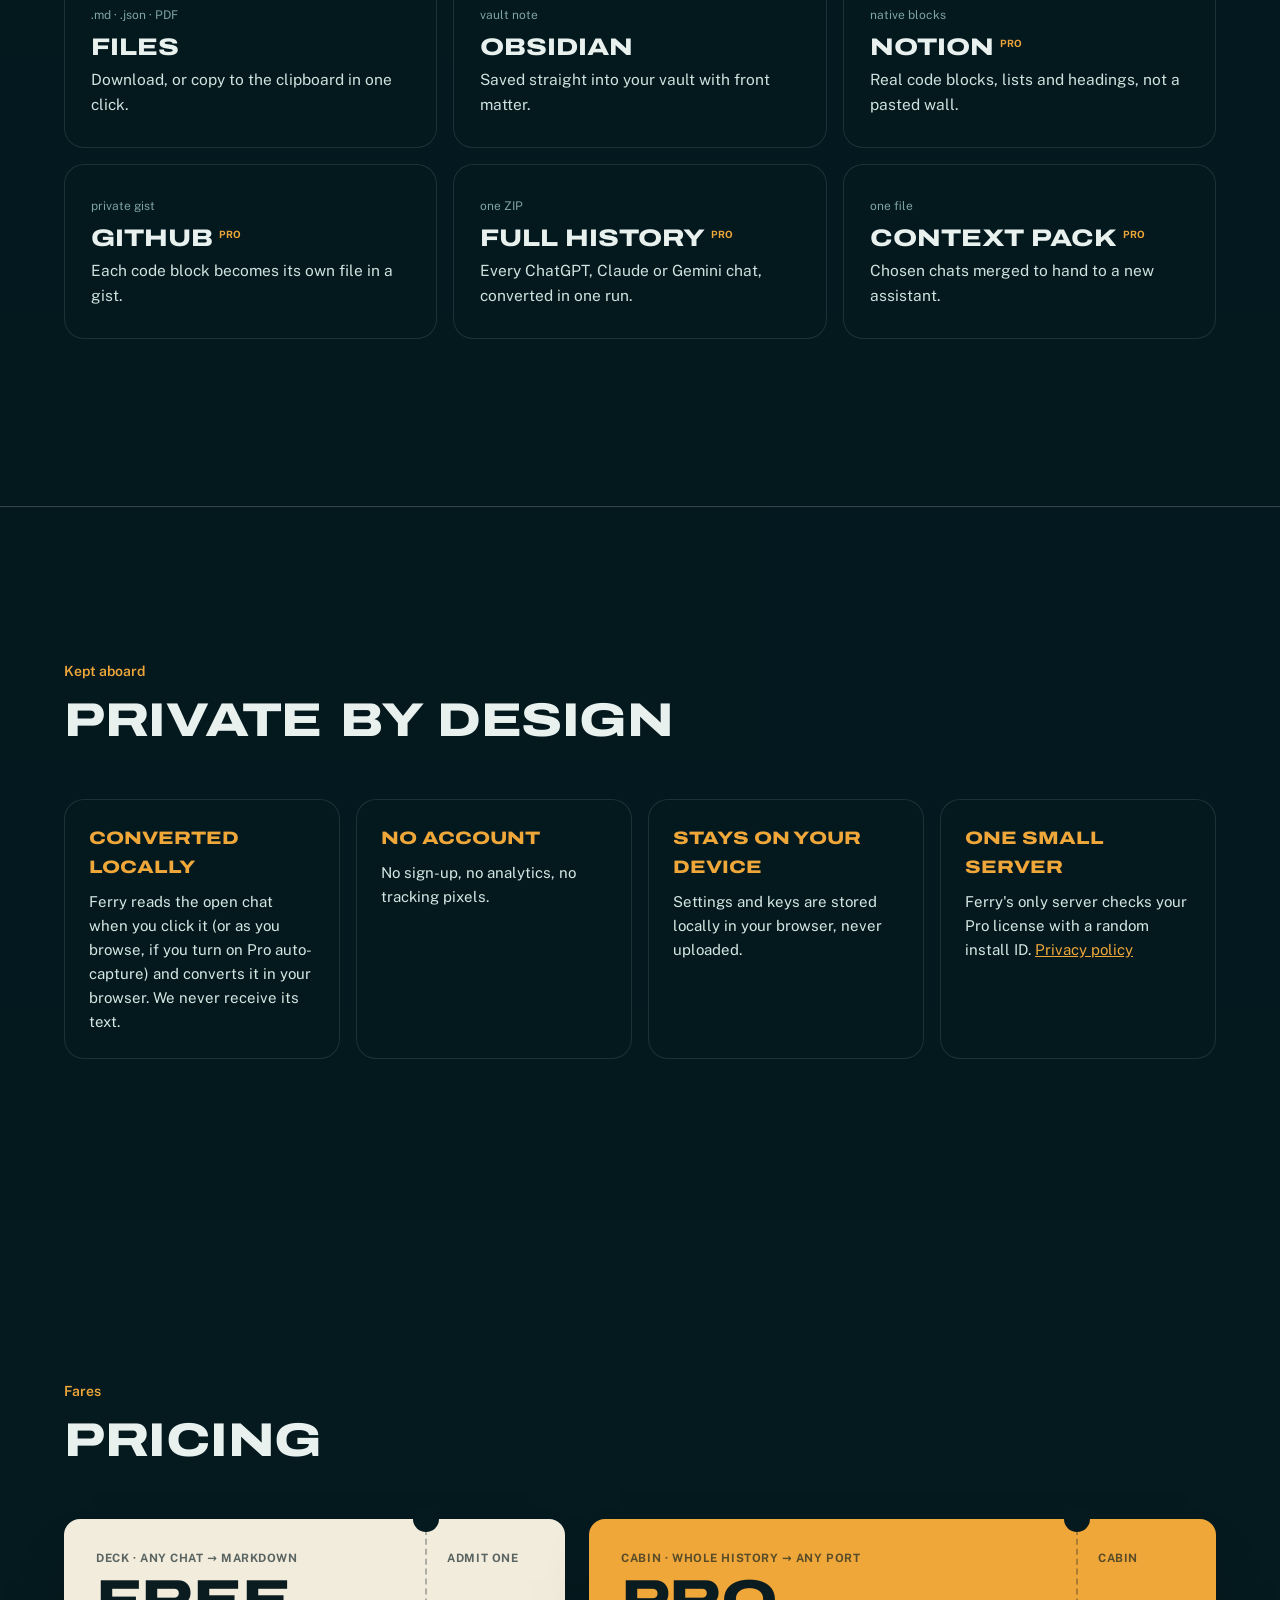
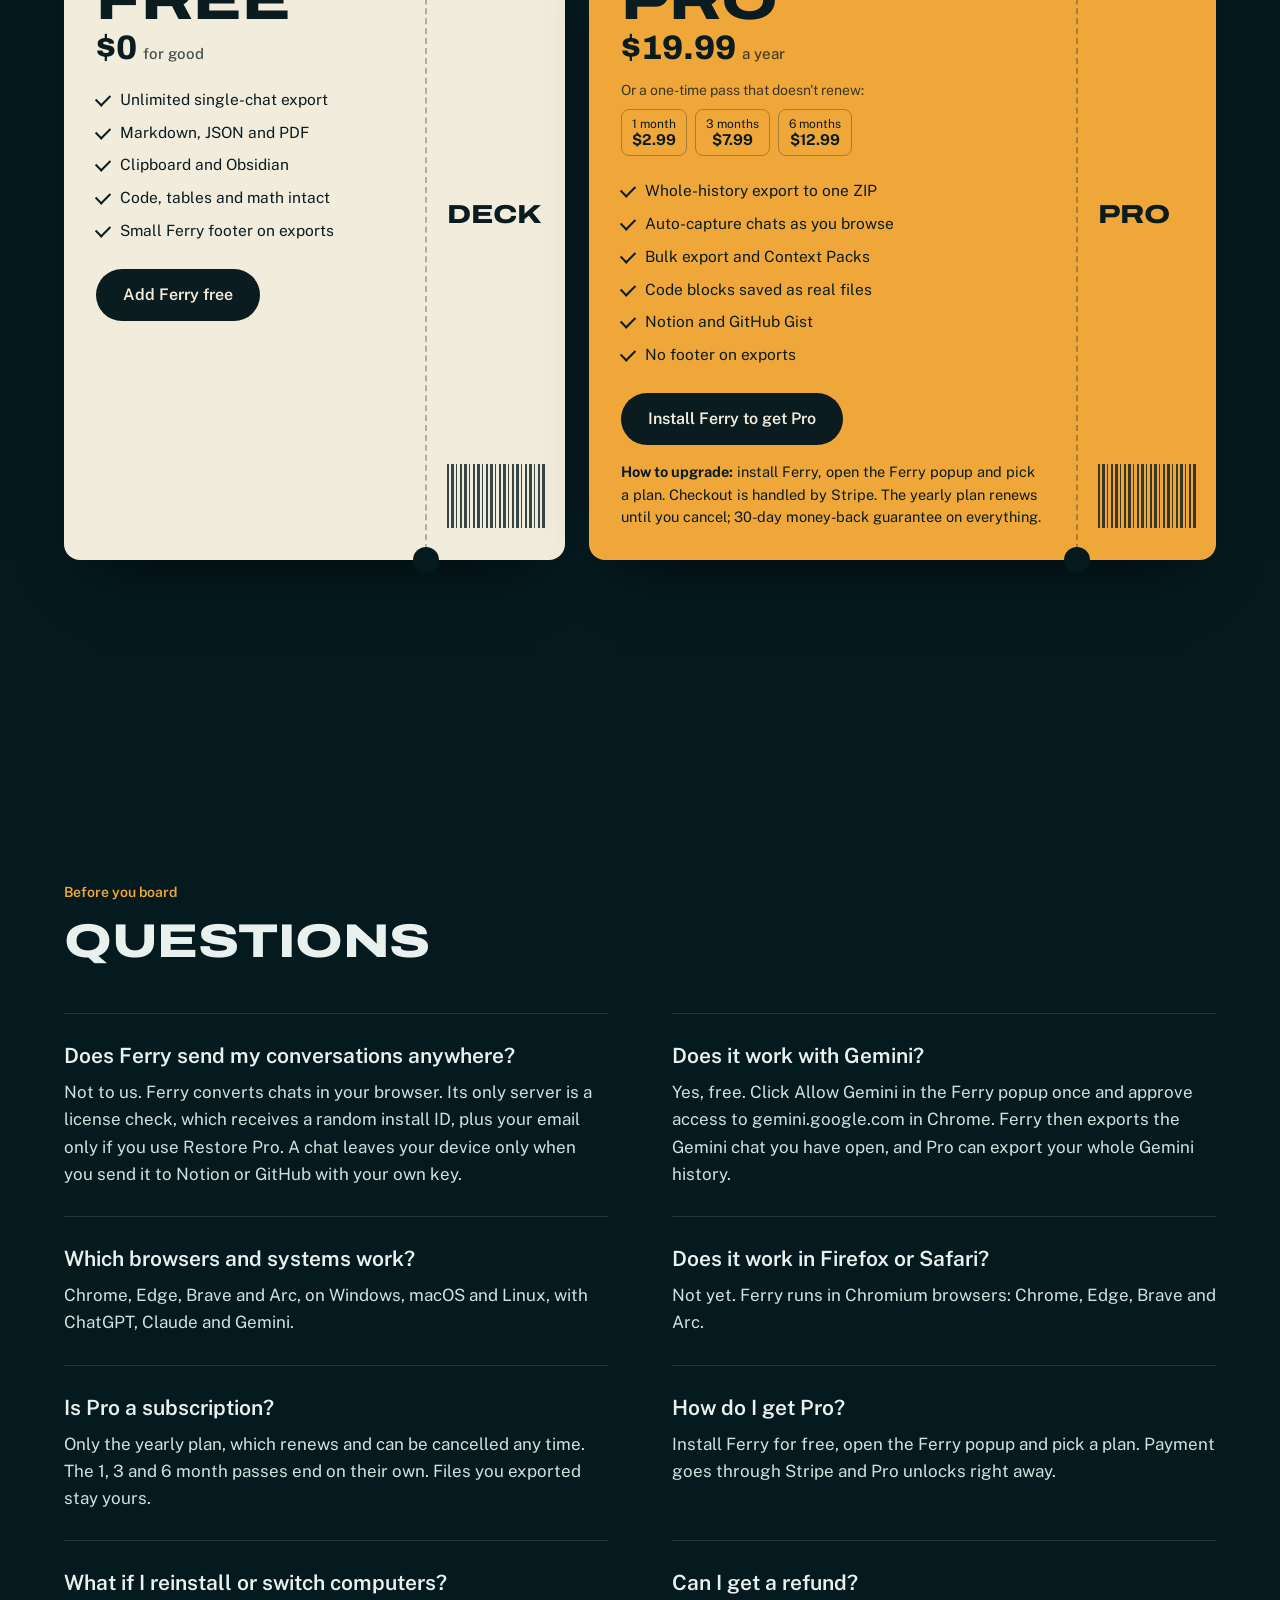
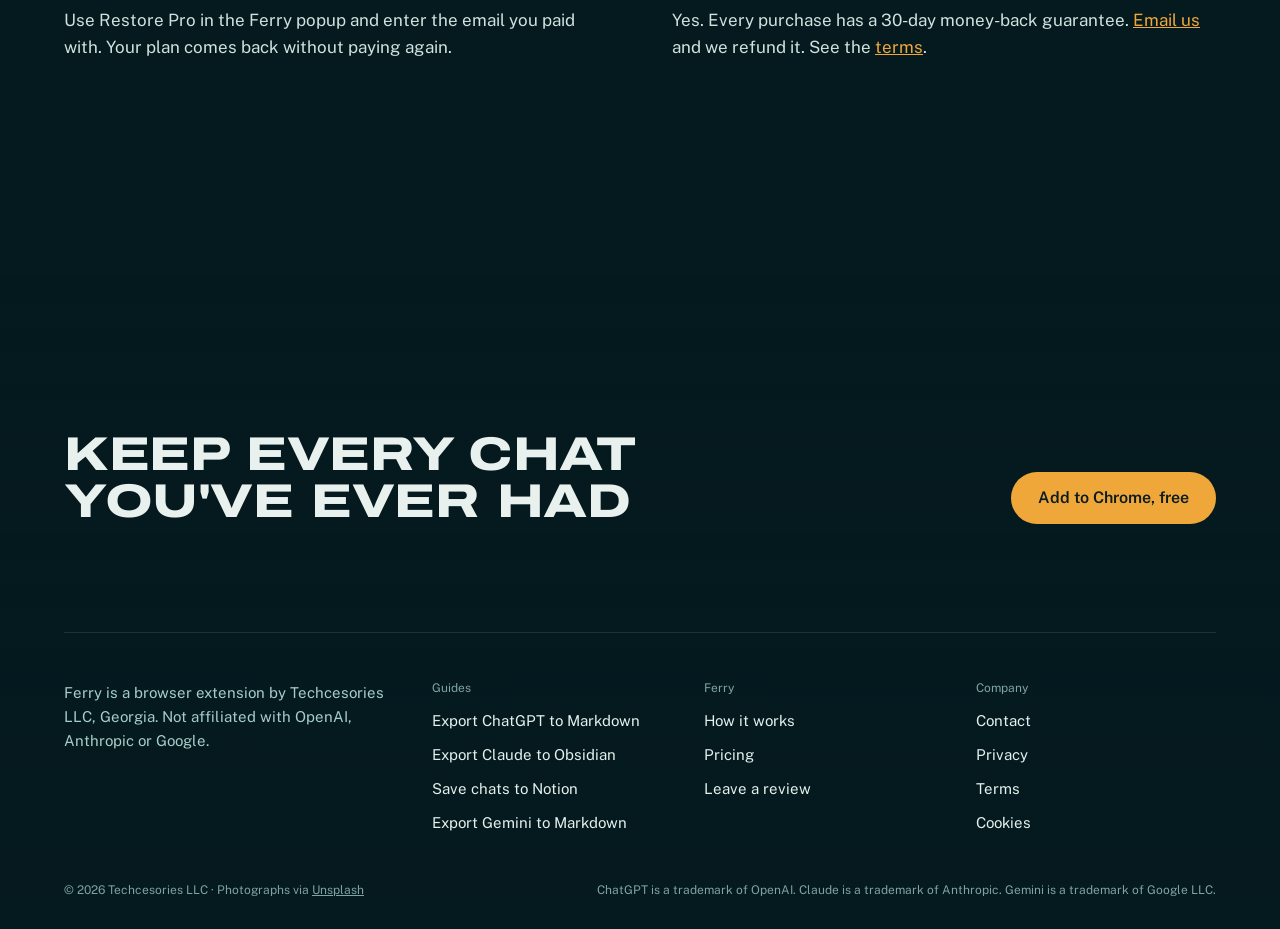
==== commit dc05481a: "Copy: Gemini export free, full history on all 3 platforms, explain Pro auto-capture Co-Authored-By: " ====
--- a/index.html
+++ b/index.html
@@ -22,7 +22,7 @@
 <meta name="twitter:description" content="Export ChatGPT, Claude and Gemini chats to clean Markdown, Obsidian, Notion and GitHub. Converted in your browser. Switching AI? Bring every chat with you." />
 <meta name="twitter:image" content="https://ferry.techcesories.com/og.png" />
 <script type="application/ld+json">{"@context":"https://schema.org","@type":"SoftwareApplication","name":"Ferry","applicationCategory":"BrowserApplication","operatingSystem":"Chrome, Edge, Brave, Arc; Windows, macOS, Linux","description":"Export ChatGPT, Claude and Gemini conversations to clean Markdown, Obsidian, Notion and GitHub. Conversion runs locally in your browser; Ferry's servers never receive conversation content.","softwareVersion":"0.10.0","url":"https://ferry.techcesories.com/","image":"https://ferry.techcesories.com/og.png","offers":{"@type":"AggregateOffer","priceCurrency":"USD","lowPrice":"0","highPrice":"19.99","offerCount":"5","offers":[{"@type":"Offer","name":"Ferry Free","price":"0","priceCurrency":"USD"},{"@type":"Offer","name":"Ferry Pro, 1 month","price":"2.99","priceCurrency":"USD"},{"@type":"Offer","name":"Ferry Pro, 3 months","price":"7.99","priceCurrency":"USD"},{"@type":"Offer","name":"Ferry Pro, 6 months","price":"12.99","priceCurrency":"USD"},{"@type":"Offer","name":"Ferry Pro, 1 year","price":"19.99","priceCurrency":"USD"}]},"publisher":{"@type":"Organization","name":"Techcesories LLC","url":"https://ferry.techcesories.com/","email":"contactus@techcesories.com"}}</script>
-<script type="application/ld+json">{"@context": "https://schema.org", "@type": "FAQPage", "mainEntity": [{"@type": "Question", "name": "Does Ferry send my conversations anywhere?", "acceptedAnswer": {"@type": "Answer", "text": "Not to us. Ferry converts chats in your browser. Its only server is a license check, which receives a random install ID, plus your email only if you use Restore Pro. A chat leaves your device only when you send it to Notion or GitHub with your own key."}}, {"@type": "Question", "name": "Does it work with Gemini?", "acceptedAnswer": {"@type": "Answer", "text": "Yes. Click Allow Gemini in the Ferry popup once and approve access to gemini.google.com in Chrome. Ferry then exports the Gemini chat you have open."}}, {"@type": "Question", "name": "Which browsers and systems work?", "acceptedAnswer": {"@type": "Answer", "text": "Chrome, Edge, Brave and Arc, on Windows, macOS and Linux, with ChatGPT, Claude and Gemini."}}, {"@type": "Question", "name": "Does it work in Firefox or Safari?", "acceptedAnswer": {"@type": "Answer", "text": "Not yet. Ferry runs in Chromium browsers: Chrome, Edge, Brave and Arc."}}, {"@type": "Question", "name": "Is Pro a subscription?", "acceptedAnswer": {"@type": "Answer", "text": "Only the yearly plan, which renews and can be cancelled any time. The 1, 3 and 6 month passes end on their own. Files you exported stay yours."}}, {"@type": "Question", "name": "How do I get Pro?", "acceptedAnswer": {"@type": "Answer", "text": "Install Ferry for free, open the Ferry popup and pick a plan. Payment goes through Stripe and Pro unlocks right away."}}, {"@type": "Question", "name": "What if I reinstall or switch computers?", "acceptedAnswer": {"@type": "Answer", "text": "Use Restore Pro in the Ferry popup and enter the email you paid with. Your plan comes back without paying again."}}, {"@type": "Question", "name": "Can I get a refund?", "acceptedAnswer": {"@type": "Answer", "text": "Yes. Every purchase has a 30-day money-back guarantee. Email us and we refund it."}}]}</script>
+<script type="application/ld+json">{"@context": "https://schema.org", "@type": "FAQPage", "mainEntity": [{"@type": "Question", "name": "Does Ferry send my conversations anywhere?", "acceptedAnswer": {"@type": "Answer", "text": "Not to us. Ferry converts chats in your browser. Its only server is a license check, which receives a random install ID, plus your email only if you use Restore Pro. A chat leaves your device only when you send it to Notion or GitHub with your own key."}}, {"@type": "Question", "name": "Does it work with Gemini?", "acceptedAnswer": {"@type": "Answer", "text": "Yes, free. Click Allow Gemini in the Ferry popup once and approve access to gemini.google.com in Chrome. Ferry then exports the Gemini chat you have open, and Pro can export your whole Gemini history."}}, {"@type": "Question", "name": "Which browsers and systems work?", "acceptedAnswer": {"@type": "Answer", "text": "Chrome, Edge, Brave and Arc, on Windows, macOS and Linux, with ChatGPT, Claude and Gemini."}}, {"@type": "Question", "name": "Does it work in Firefox or Safari?", "acceptedAnswer": {"@type": "Answer", "text": "Not yet. Ferry runs in Chromium browsers: Chrome, Edge, Brave and Arc."}}, {"@type": "Question", "name": "Is Pro a subscription?", "acceptedAnswer": {"@type": "Answer", "text": "Only the yearly plan, which renews and can be cancelled any time. The 1, 3 and 6 month passes end on their own. Files you exported stay yours."}}, {"@type": "Question", "name": "How do I get Pro?", "acceptedAnswer": {"@type": "Answer", "text": "Install Ferry for free, open the Ferry popup and pick a plan. Payment goes through Stripe and Pro unlocks right away."}}, {"@type": "Question", "name": "What if I reinstall or switch computers?", "acceptedAnswer": {"@type": "Answer", "text": "Use Restore Pro in the Ferry popup and enter the email you paid with. Your plan comes back without paying again."}}, {"@type": "Question", "name": "Can I get a refund?", "acceptedAnswer": {"@type": "Answer", "text": "Yes. Every purchase has a 30-day money-back guarantee. Email us and we refund it."}}]}</script>
 <link rel="preconnect" href="https://fonts.googleapis.com" />
 <link rel="preconnect" href="https://fonts.gstatic.com" crossorigin />
 <link rel="preconnect" href="https://images.unsplash.com" />
@@ -72,7 +72,7 @@
         <div class="board__cols"><span>From</span><span>To</span><span>Cargo</span><span>Fare</span></div>
         <div class="board__row"><div class="flaps" data-flap="CHATGPT"><span class="flap">C</span><span class="flap">H</span><span class="flap">A</span><span class="flap">T</span><span class="flap">G</span><span class="flap">P</span><span class="flap">T</span></div><div class="flaps" data-flap="MARKDOWN"><span class="flap">M</span><span class="flap">A</span><span class="flap">R</span><span class="flap">K</span><span class="flap">D</span><span class="flap">O</span><span class="flap">W</span><span class="flap">N</span></div><span class="mono">.md .json .pdf</span><span class="status">Free</span></div>
         <div class="board__row"><div class="flaps" data-flap="CLAUDE"><span class="flap">C</span><span class="flap">L</span><span class="flap">A</span><span class="flap">U</span><span class="flap">D</span><span class="flap">E</span></div><div class="flaps" data-flap="OBSIDIAN"><span class="flap">O</span><span class="flap">B</span><span class="flap">S</span><span class="flap">I</span><span class="flap">D</span><span class="flap">I</span><span class="flap">A</span><span class="flap">N</span></div><span class="mono">vault note</span><span class="status">Free</span></div>
-        <div class="board__row"><div class="flaps" data-flap="GEMINI"><span class="flap">G</span><span class="flap">E</span><span class="flap">M</span><span class="flap">I</span><span class="flap">N</span><span class="flap">I</span></div><div class="flaps" data-flap="MARKDOWN"><span class="flap">M</span><span class="flap">A</span><span class="flap">R</span><span class="flap">K</span><span class="flap">D</span><span class="flap">O</span><span class="flap">W</span><span class="flap">N</span></div><span class="mono">.md · allow once</span><span class="status">Opt-in</span></div>
+        <div class="board__row"><div class="flaps" data-flap="GEMINI"><span class="flap">G</span><span class="flap">E</span><span class="flap">M</span><span class="flap">I</span><span class="flap">N</span><span class="flap">I</span></div><div class="flaps" data-flap="MARKDOWN"><span class="flap">M</span><span class="flap">A</span><span class="flap">R</span><span class="flap">K</span><span class="flap">D</span><span class="flap">O</span><span class="flap">W</span><span class="flap">N</span></div><span class="mono">.md · opt-in</span><span class="status">Free</span></div>
         <div class="board__row"><div class="flaps" data-flap="CHATGPT"><span class="flap">C</span><span class="flap">H</span><span class="flap">A</span><span class="flap">T</span><span class="flap">G</span><span class="flap">P</span><span class="flap">T</span></div><div class="flaps" data-flap="NOTION"><span class="flap">N</span><span class="flap">O</span><span class="flap">T</span><span class="flap">I</span><span class="flap">O</span><span class="flap">N</span></div><span class="mono">native blocks</span><span class="status status--b">Pro</span></div>
         <div class="board__row"><div class="flaps" data-flap="CLAUDE"><span class="flap">C</span><span class="flap">L</span><span class="flap">A</span><span class="flap">U</span><span class="flap">D</span><span class="flap">E</span></div><div class="flaps" data-flap="GITHUB GIST"><span class="flap">G</span><span class="flap">I</span><span class="flap">T</span><span class="flap">H</span><span class="flap">U</span><span class="flap">B</span><span class="flap">&nbsp;</span><span class="flap">G</span><span class="flap">I</span><span class="flap">S</span><span class="flap">T</span></div><span class="mono">code files</span><span class="status status--b">Pro</span></div>
         <div class="board__row"><div class="flaps" data-flap="ALL CHATS"><span class="flap">A</span><span class="flap">L</span><span class="flap">L</span><span class="flap">&nbsp;</span><span class="flap">C</span><span class="flap">H</span><span class="flap">A</span><span class="flap">T</span><span class="flap">S</span></div><div class="flaps" data-flap="ONE ZIP"><span class="flap">O</span><span class="flap">N</span><span class="flap">E</span><span class="flap">&nbsp;</span><span class="flap">Z</span><span class="flap">I</span><span class="flap">P</span></div><span class="mono">full history</span><span class="status status--b">Pro</span></div>
@@ -193,8 +193,9 @@
         <p class="kick rv">Switching AI?</p>
         <h2 class="mega rv">Bring every chat with you</h2>
         <div class="odo" id="odo" role="img" aria-label="Example: 640 chats in one ZIP"><span class="odo__d"><span></span></span><span class="odo__d"><span></span></span><span class="odo__d"><span></span></span><small>chats in one ZIP<br>(an example history)</small></div>
-        <p class="lede rv">Claude's import brings over a summary of what your old assistant remembered about you, not your conversations. Gemini can import full chats, but it can't export them anywhere useful. Ferry Pro exports every ChatGPT or Claude chat as Markdown files in one run, a format any assistant or notes app can read.</p>
-        <div class="perks rv"><span>Full-history ZIP</span><span>Bulk export</span><span>Context Packs</span></div>
+        <p class="lede rv">Claude's import brings over a summary of what your old assistant remembered about you, not your conversations. Gemini can import full chats, but it can't export them anywhere useful. Ferry Pro exports every ChatGPT, Claude or Gemini chat as Markdown files in one run, a format any assistant or notes app can read.</p>
+        <div class="perks rv"><span>Full-history ZIP</span><span>Bulk export</span><span>Context Packs</span><span>Auto-capture</span></div>
+        <p class="note rv"><b>Auto-capture</b> (Pro, off by default) saves each ChatGPT or Claude chat you open to a queue in your browser, so you can export them later. Nothing is uploaded.</p>
       </div>
       <div class="history__pic rv">
         <img src="https://images.unsplash.com/photo-1494412552100-42e4e7a74ec6?auto=format&fit=crop&w=2000&q=72" srcset="https://images.unsplash.com/photo-1494412552100-42e4e7a74ec6?auto=format&fit=crop&w=800&q=72 800w, https://images.unsplash.com/photo-1494412552100-42e4e7a74ec6?auto=format&fit=crop&w=1400&q=72 1400w, https://images.unsplash.com/photo-1494412552100-42e4e7a74ec6?auto=format&fit=crop&w=2000&q=72 2000w, https://images.unsplash.com/photo-1494412552100-42e4e7a74ec6?auto=format&fit=crop&w=2800&q=72 2800w" sizes="(max-width:1100px) 100vw, 640px" alt="Shipping containers stacked in rows at a port, seen from above" style="object-position:center" loading="lazy" decoding="async">
@@ -214,7 +215,7 @@
         <div class="port glass rv"><span class="port__k">vault note</span><h3>Obsidian</h3><p>Saved straight into your vault with front matter.</p></div>
         <div class="port glass rv"><span class="port__k">native blocks</span><h3>Notion<em>PRO</em></h3><p>Real code blocks, lists and headings, not a pasted wall.</p></div>
         <div class="port glass rv"><span class="port__k">private gist</span><h3>GitHub<em>PRO</em></h3><p>Each code block becomes its own file in a gist.</p></div>
-        <div class="port glass rv"><span class="port__k">one ZIP</span><h3>Full history<em>PRO</em></h3><p>Every ChatGPT or Claude chat, converted in one run.</p></div>
+        <div class="port glass rv"><span class="port__k">one ZIP</span><h3>Full history<em>PRO</em></h3><p>Every ChatGPT, Claude or Gemini chat, converted in one run.</p></div>
         <div class="port glass rv"><span class="port__k">one file</span><h3>Context Pack<em>PRO</em></h3><p>Chosen chats merged to hand to a new assistant.</p></div>
       </div>
     </div>
@@ -226,7 +227,7 @@
       <p class="kick rv">Kept aboard</p>
       <h2 class="mega rv">Private by design</h2>
       <div class="facts">
-        <div class="glass rv"><b>Converted locally</b><p>Ferry reads the open chat only when you click it, and converts it in your browser. We never receive its text.</p></div>
+        <div class="glass rv"><b>Converted locally</b><p>Ferry reads the open chat when you click it (or as you browse, if you turn on Pro auto-capture) and converts it in your browser. We never receive its text.</p></div>
         <div class="glass rv"><b>No account</b><p>No sign-up, no analytics, no tracking pixels.</p></div>
         <div class="glass rv"><b>Stays on your device</b><p>Settings and keys are stored locally in your browser, never uploaded.</p></div>
         <div class="glass rv"><b>One small server</b><p>Ferry's only server checks your Pro license with a random install ID. <a href="/privacy/">Privacy policy</a></p></div>
@@ -256,7 +257,7 @@
             <div class="pass__price">$19.99 <small>a year</small></div>
             <p class="pass__or">Or a one-time pass that doesn't renew:</p>
             <div class="fares"><span>1 month<b>$2.99</b></span><span>3 months<b>$7.99</b></span><span>6 months<b>$12.99</b></span></div>
-            <ul><li>Whole-history export to one ZIP</li><li>Bulk export and Context Packs</li><li>Code blocks saved as real files</li><li>Notion and GitHub Gist</li><li>No footer on exports</li></ul>
+            <ul><li>Whole-history export to one ZIP</li><li>Auto-capture chats as you browse</li><li>Bulk export and Context Packs</li><li>Code blocks saved as real files</li><li>Notion and GitHub Gist</li><li>No footer on exports</li></ul>
             <a class="btn btn--ink" href="https://chromewebstore.google.com/detail/jccpfaknkdpnekdhgchkildnmphgmgao" data-goatcounter-click="cta-pro" target="_blank" rel="noopener">Install Ferry to get Pro</a>
             <p class="pass__note"><b>How to upgrade:</b> install Ferry, open the Ferry popup and pick a plan. Checkout is handled by Stripe. The yearly plan renews until you cancel; 30-day money-back guarantee on everything.</p>
           </div>
@@ -272,7 +273,7 @@
       <h2 class="mega rv">Questions</h2>
       <div class="faq">
         <div class="rv"><h3>Does Ferry send my conversations anywhere?</h3><p>Not to us. Ferry converts chats in your browser. Its only server is a license check, which receives a random install ID, plus your email only if you use Restore Pro. A chat leaves your device only when you send it to Notion or GitHub with your own key.</p></div>
-        <div class="rv"><h3>Does it work with Gemini?</h3><p>Yes. Click Allow Gemini in the Ferry popup once and approve access to gemini.google.com in Chrome. Ferry then exports the Gemini chat you have open.</p></div>
+        <div class="rv"><h3>Does it work with Gemini?</h3><p>Yes, free. Click Allow Gemini in the Ferry popup once and approve access to gemini.google.com in Chrome. Ferry then exports the Gemini chat you have open, and Pro can export your whole Gemini history.</p></div>
         <div class="rv"><h3>Which browsers and systems work?</h3><p>Chrome, Edge, Brave and Arc, on Windows, macOS and Linux, with ChatGPT, Claude and Gemini.</p></div>
         <div class="rv"><h3>Does it work in Firefox or Safari?</h3><p>Not yet. Ferry runs in Chromium browsers: Chrome, Edge, Brave and Arc.</p></div>
         <div class="rv"><h3>Is Pro a subscription?</h3><p>Only the yearly plan, which renews and can be cancelled any time. The 1, 3 and 6 month passes end on their own. Files you exported stay yours.</p></div>
--- a/site.css
+++ b/site.css
@@ -315,3 +315,4 @@
 .article .related{font-size:15px;color:var(--foam)}
 .article .related a{color:var(--beacon)}
 .out pre[hidden]{display:none}
+.history .note{font-size:14.5px;line-height:1.55;color:#c9dcd8;margin:16px 0 0;max-width:34em}
